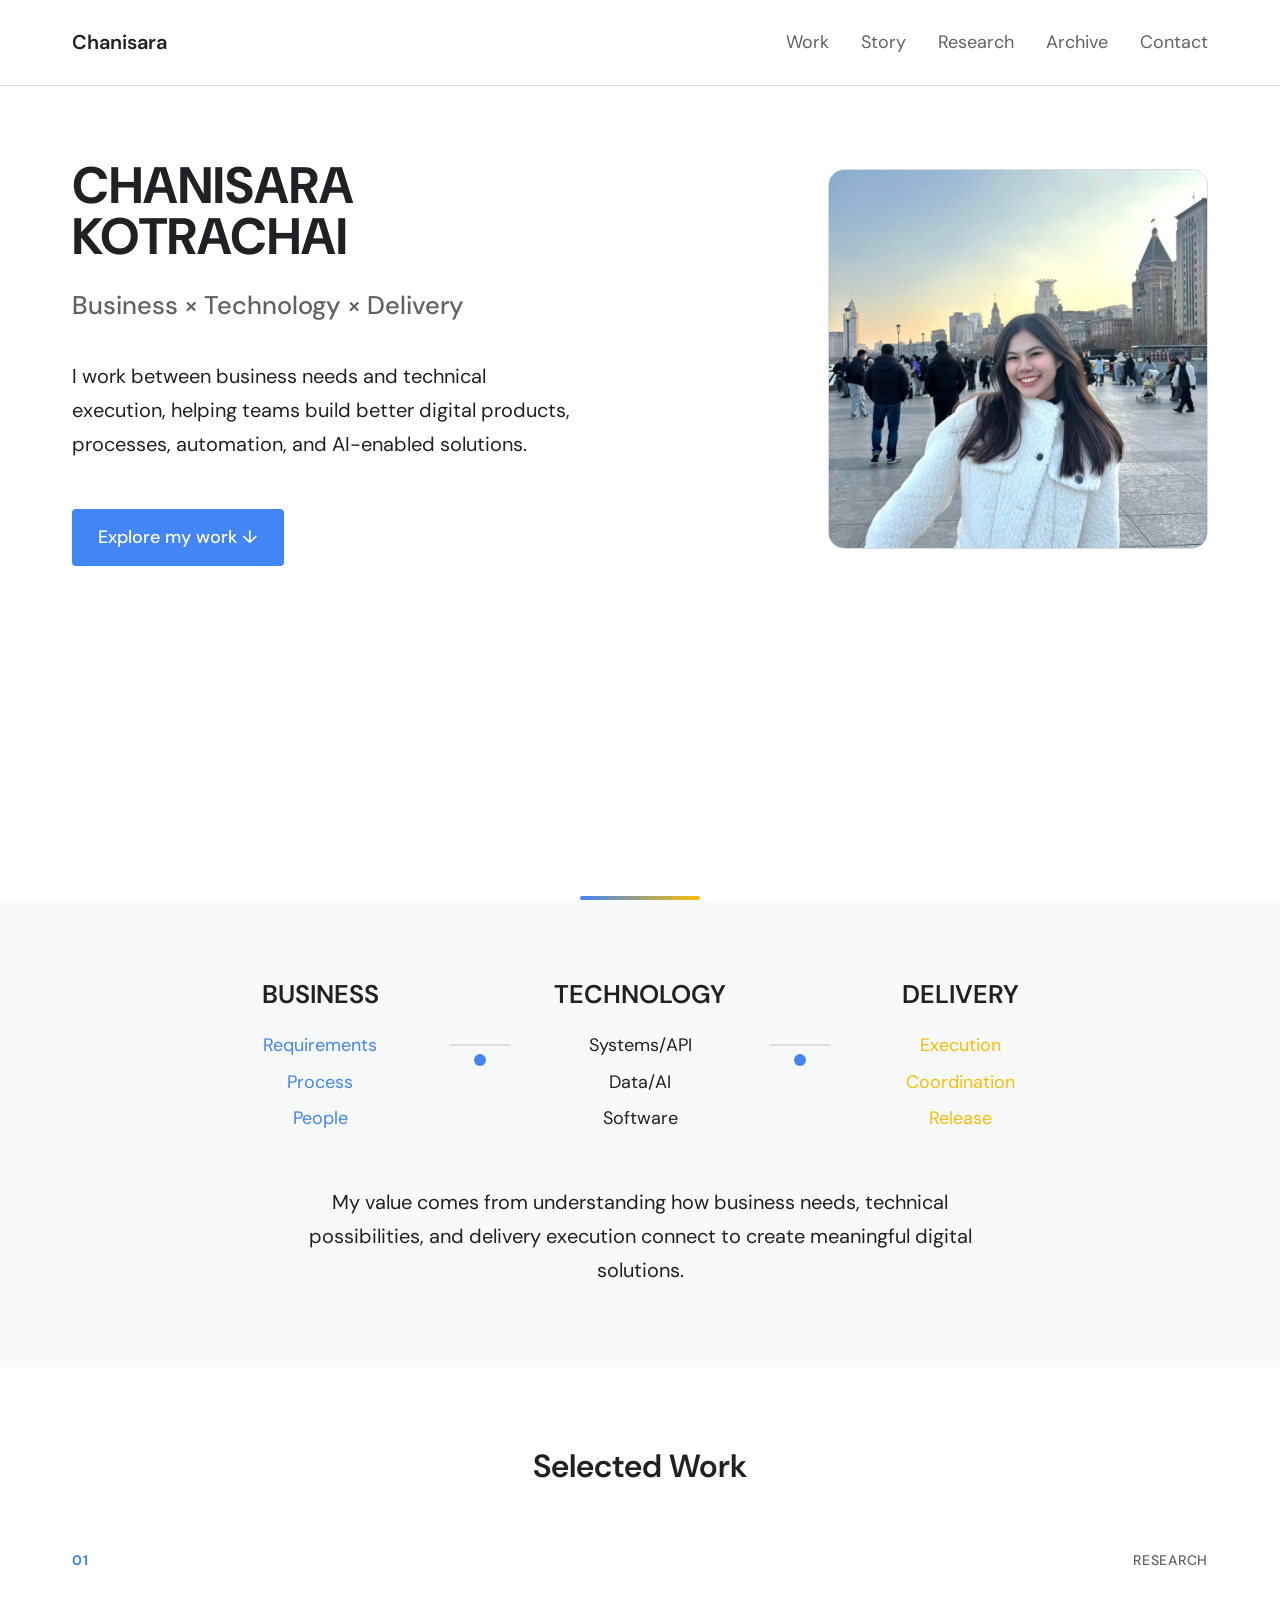
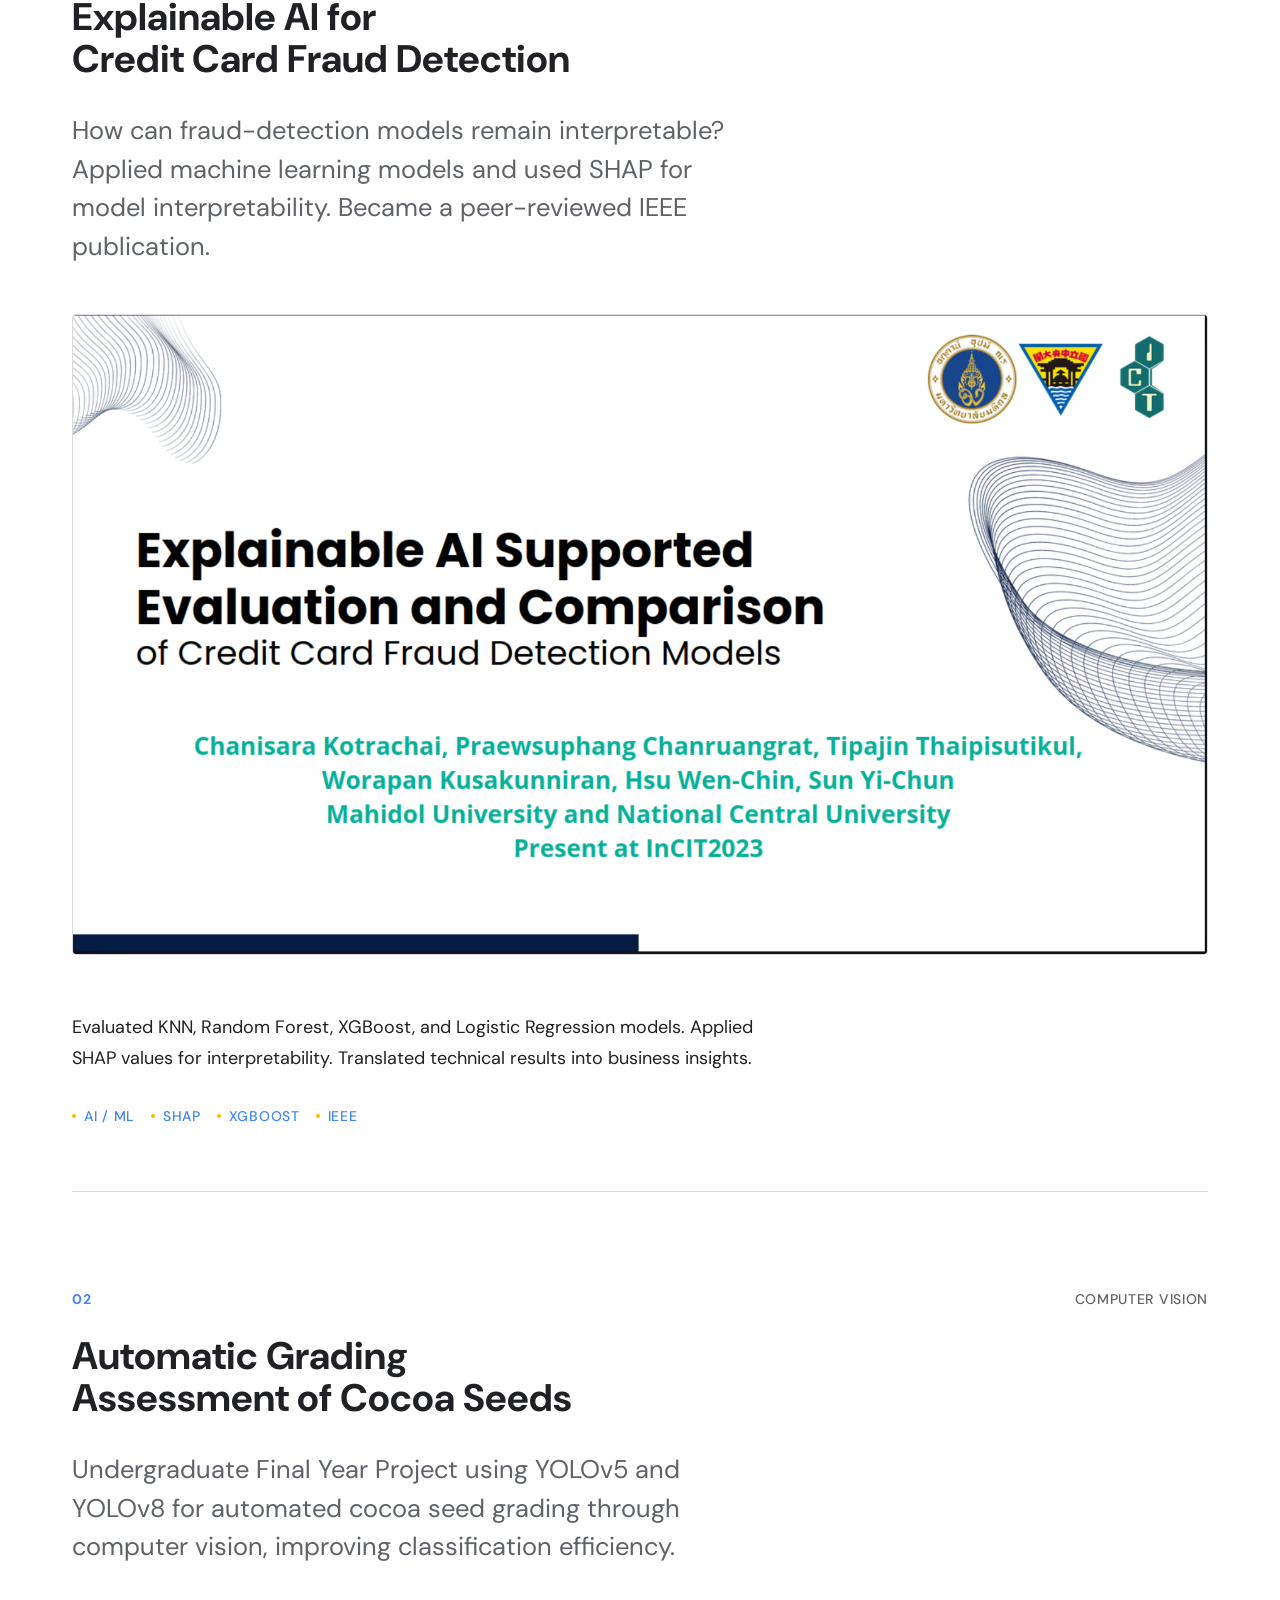
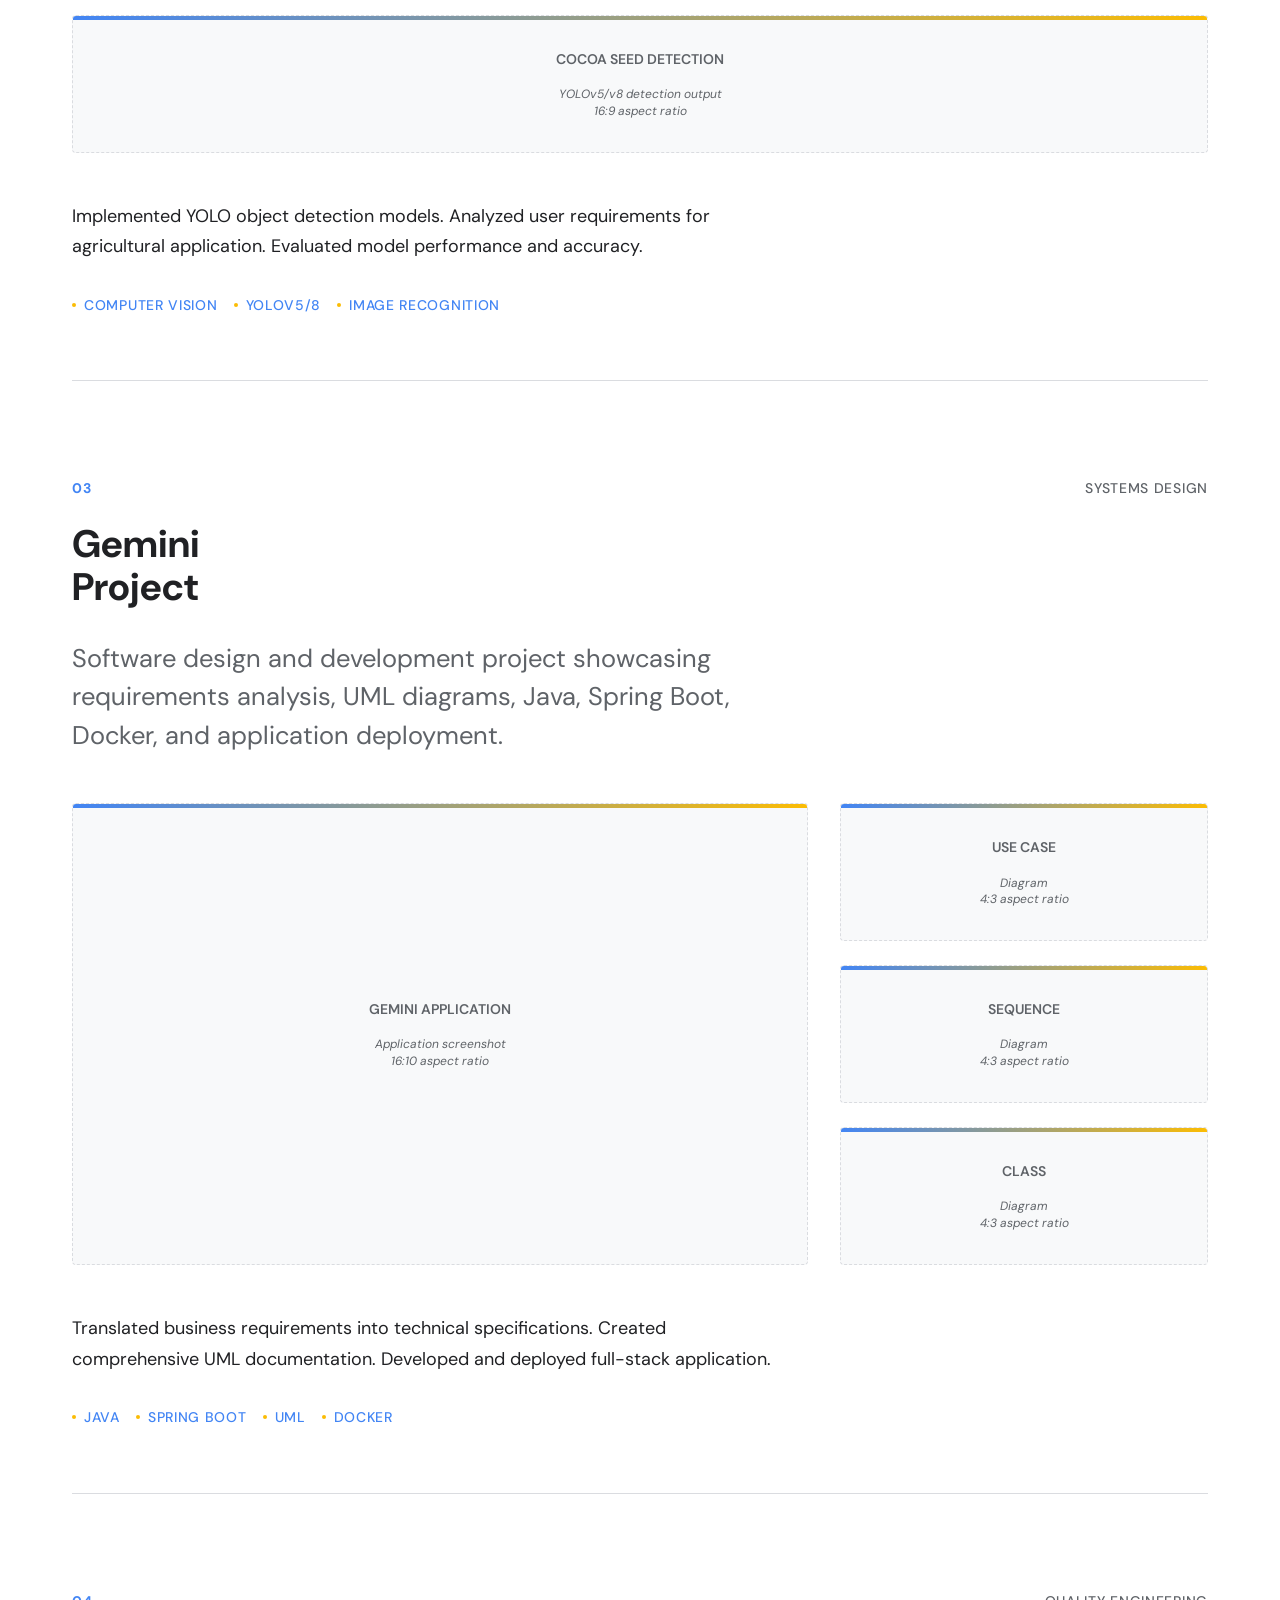
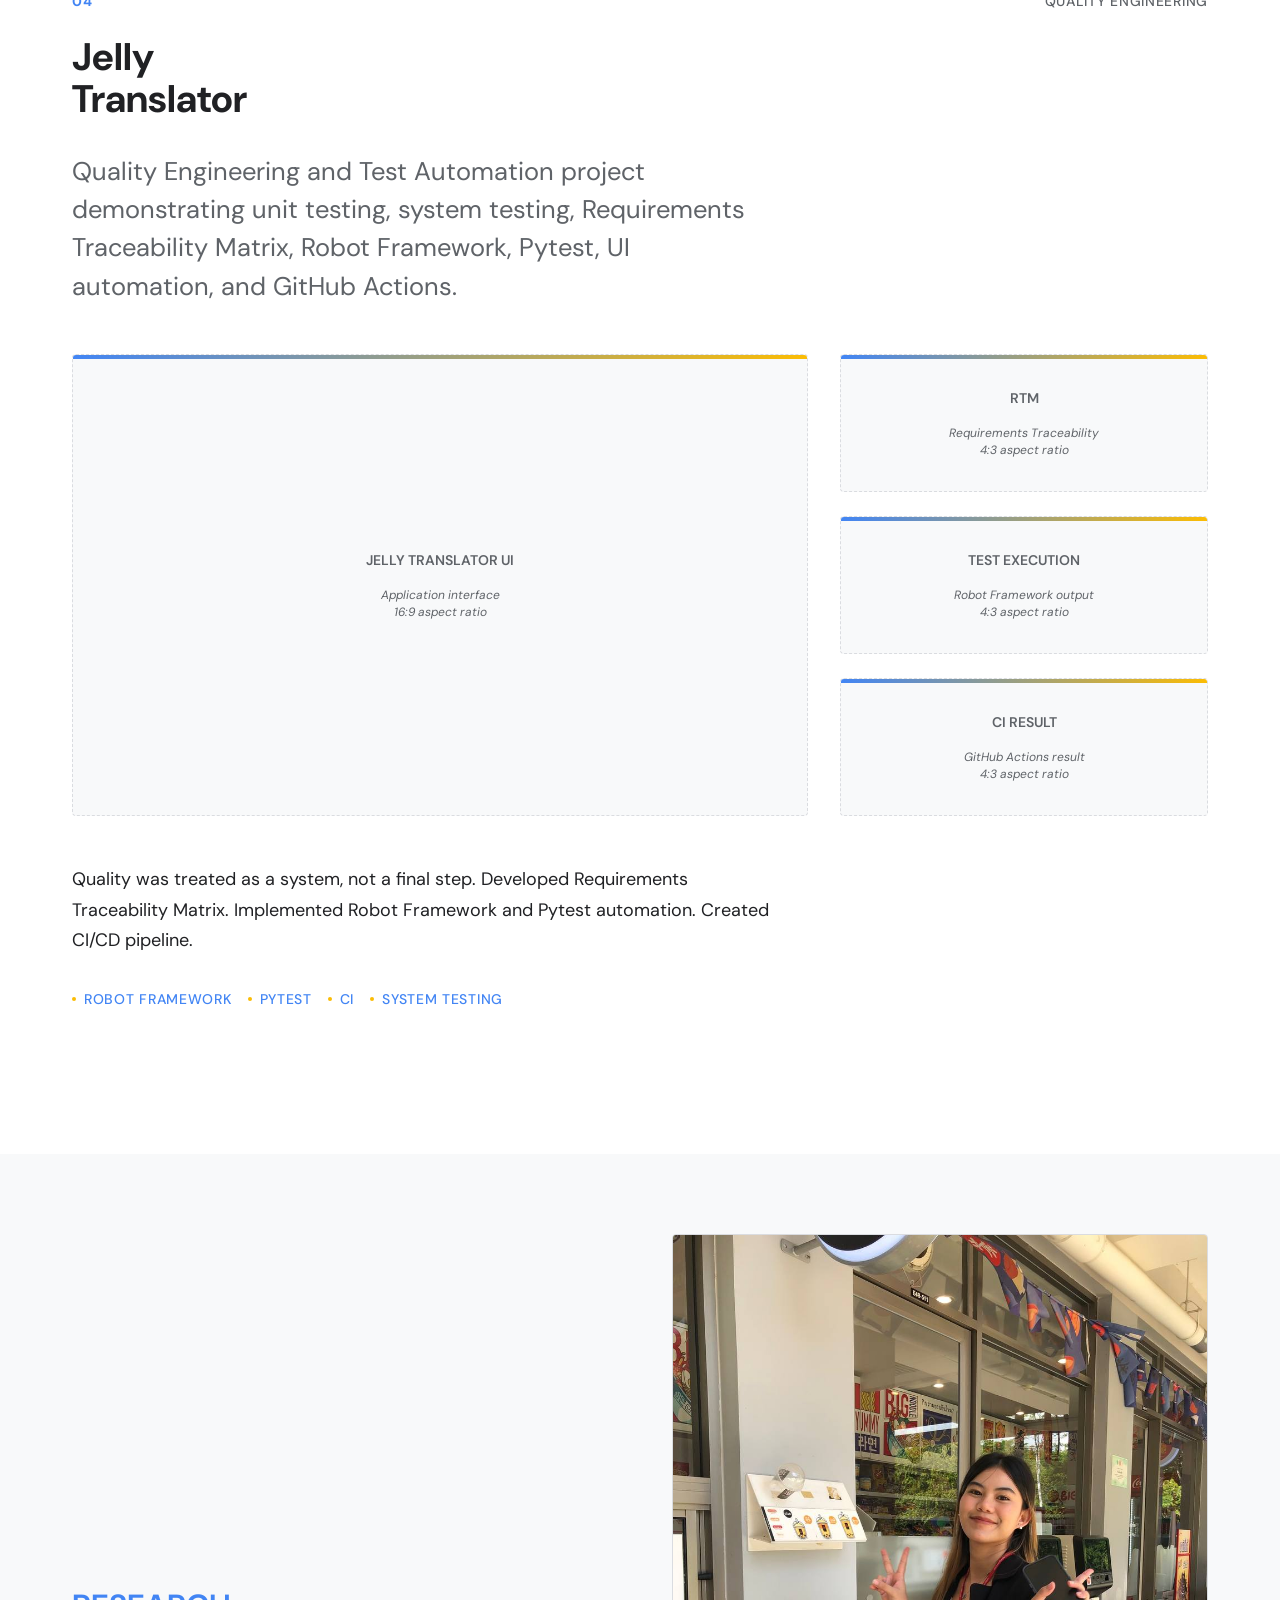
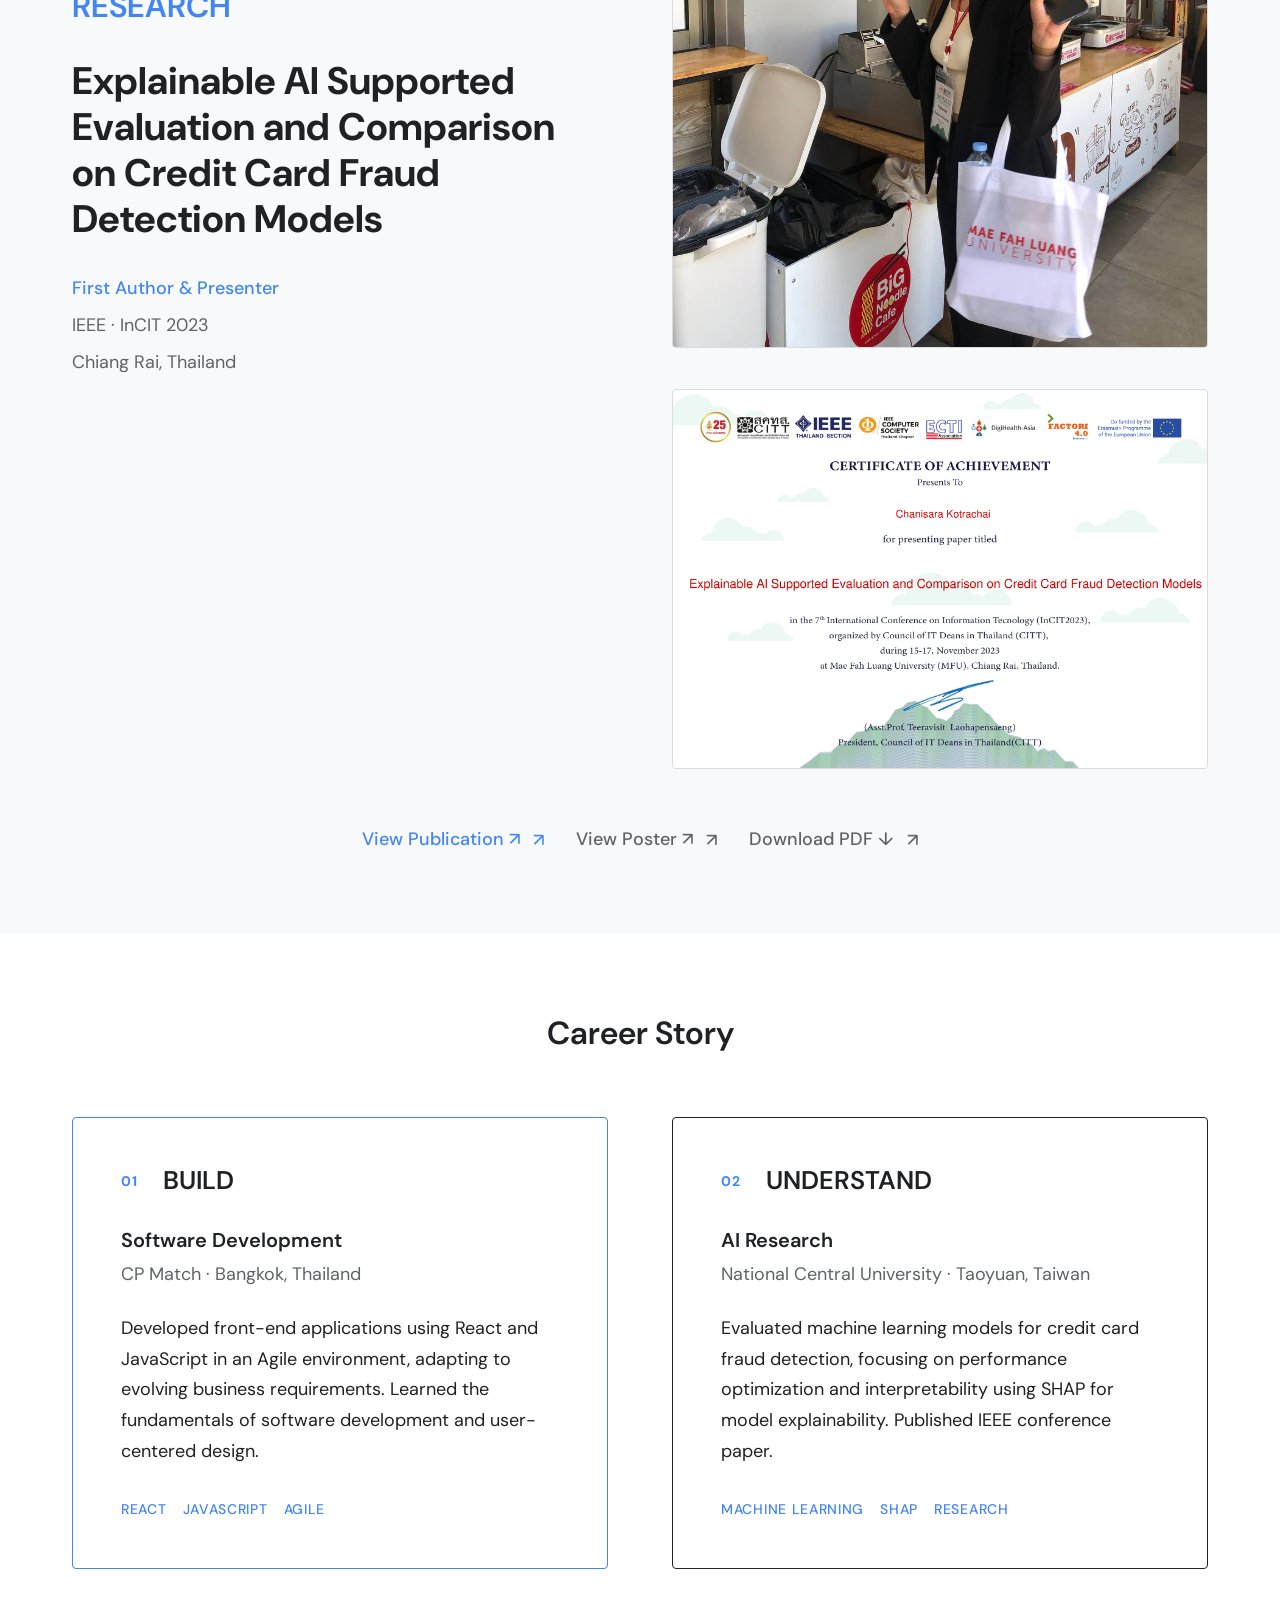
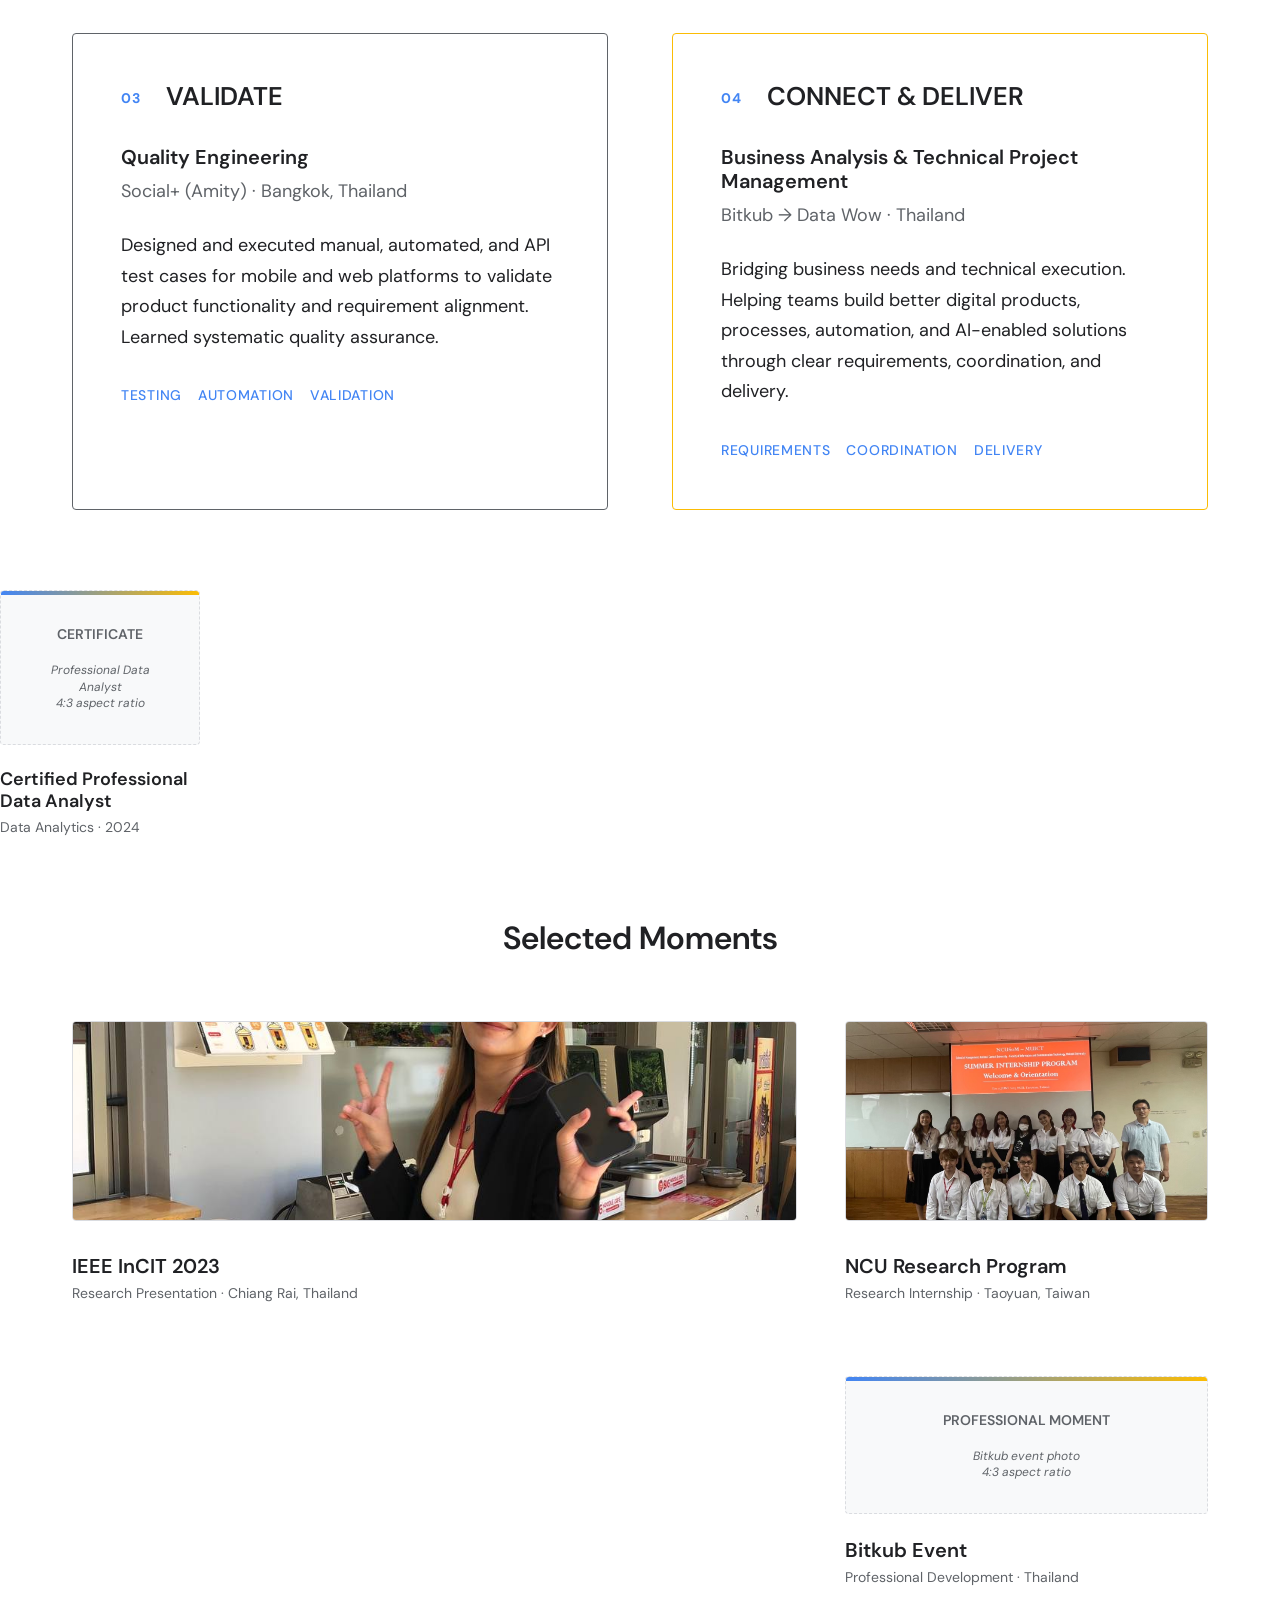
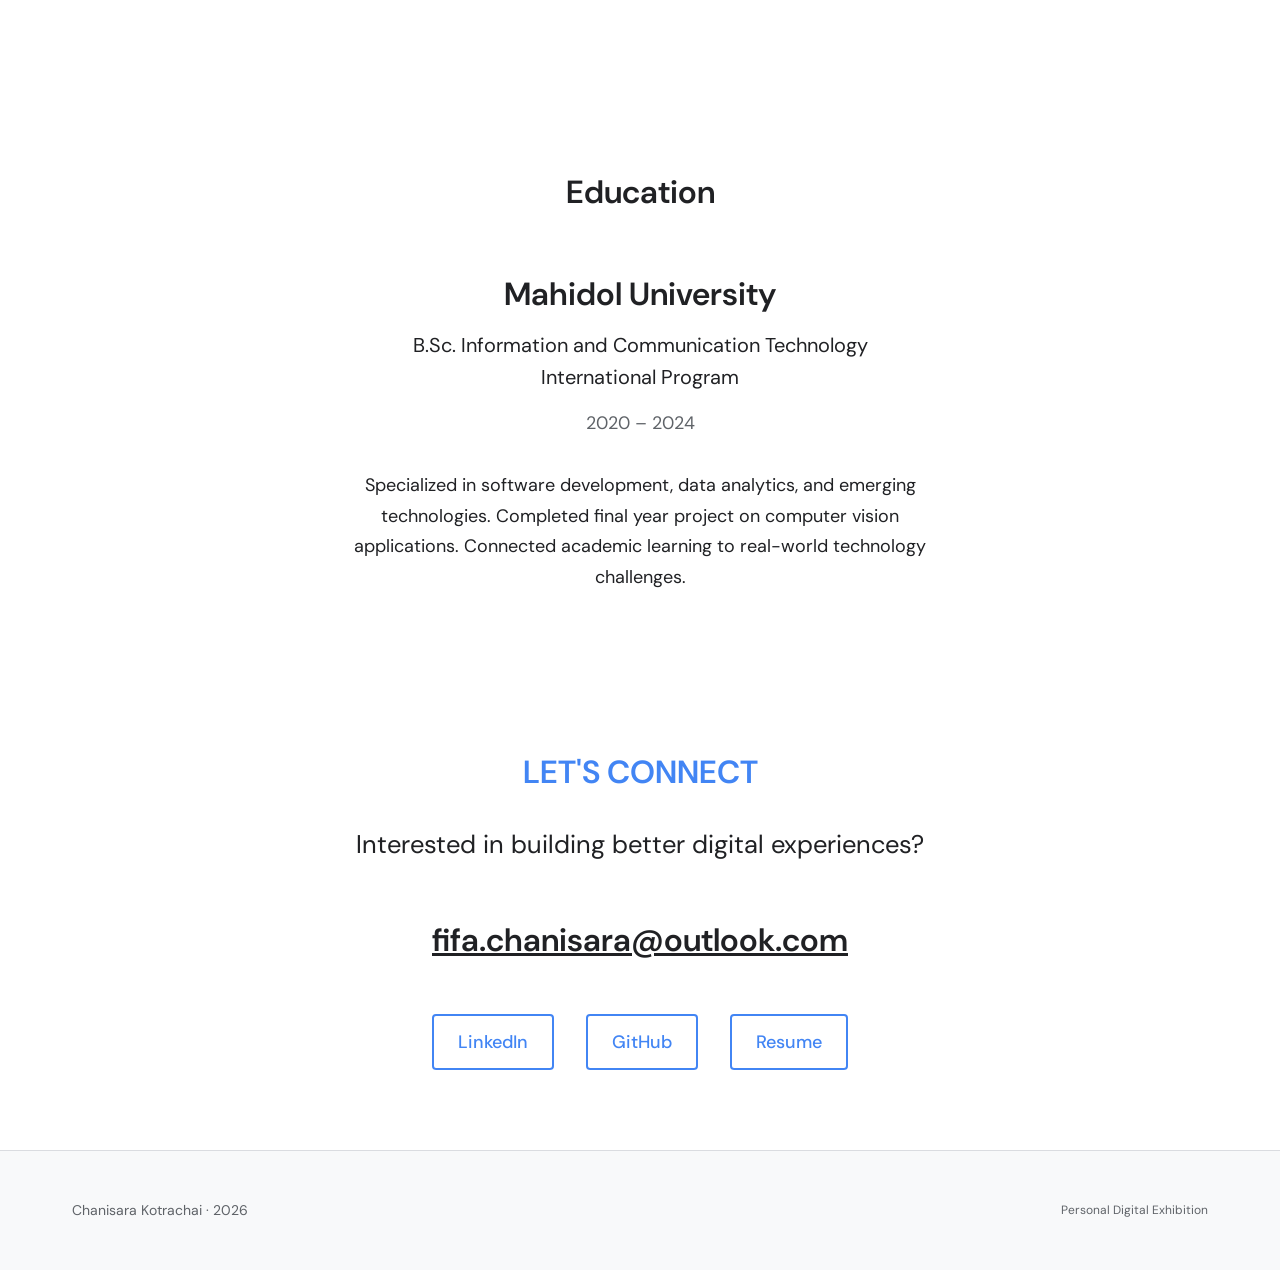
==== index.html @ 442a5b61 "First Inti" ====
<!DOCTYPE html>
<html lang="en">
<head>
  <meta charset="UTF-8">
  <meta name="viewport" content="width=device-width, initial-scale=1.0">
  
  <!-- Primary SEO -->
  <title>Chanisara Kotrachai | Business Analyst & Technical Project Manager</title>
  <meta name="description" content="Personal digital exhibition of Chanisara Kotrachai, a Business Analyst and Technical Project Manager working across digital products, automation, data and AI-enabled solutions.">
  
  <!-- Open Graph -->
  <meta property="og:title" content="Chanisara Kotrachai | Business Analyst & Technical Project Manager">
  <meta property="og:description" content="Personal digital exhibition of Chanisara Kotrachai, a Business Analyst and Technical Project Manager working across digital products, automation, data and AI-enabled solutions.">
  <meta property="og:type" content="website">
  <meta property="og:url" content="https://itsmefifa.github.io">
  <meta property="og:image" content="https://itsmefifa.github.io/assets/profile/Chanisara_Hero.jpg">
  
  <!-- Twitter Card -->
  <meta name="twitter:card" content="summary_large_image">
  <meta name="twitter:title" content="Chanisara Kotrachai | Business Analyst & Technical Project Manager">
  <meta name="twitter:description" content="Personal digital exhibition of Chanisara Kotrachai, a Business Analyst and Technical Project Manager working across digital products, automation, data and AI-enabled solutions.">
  <meta name="twitter:image" content="https://itsmefifa.github.io/assets/profile/Chanisara_Hero.jpg">
  
  <!-- Favicon -->
  <link rel="icon" href="data:image/svg+xml,<svg xmlns=%22http://www.w3.org/2000/svg%22 viewBox=%220 0 100 100%22><text y=%22.9em%22 font-size=%2290%22 fill=%22%234285F4%22>C</text><text y=%22.9em%22 x=%2250%22 font-size=%2290%22 fill=%22%23FBBC04%22>K</text></svg>">
  <link rel="alternate icon" href="/favicon.ico">
  
  <!-- Fonts -->
  <link rel="preconnect" href="https://fonts.googleapis.com">
  <link rel="preconnect" href="https://fonts.gstatic.com" crossorigin>
  <link href="https://fonts.googleapis.com/css2?family=DM+Sans:ital,wght@0,400;0,500;0,600;0,700;1,400&display=swap" rel="stylesheet">
  
  <!-- Styles -->
  <link rel="stylesheet" href="/css/style.css">
  
  <!-- Theme Color -->
  <meta name="theme-color" content="#4285F4">
</head>
<body>
  <!-- Navigation -->
  <nav class="nav" id="nav">
    <div class="container">
      <a href="#" class="nav__logo">Chanisara</a>
      <div class="nav__links">
        <a href="#work" class="nav__link">Work</a>
        <a href="#story" class="nav__link">Story</a>
        <a href="#research" class="nav__link">Research</a>
        <a href="#archive" class="nav__link">Archive</a>
        <a href="#contact" class="nav__link">Contact</a>
      </div>
      <button class="nav__toggle" aria-label="Toggle menu" id="nav-toggle" aria-expanded="false" aria-controls="nav-links">
        <span></span>
        <span></span>
        <span></span>
      </button>
    </div>
  </nav>

  <!-- 01. INTRODUCTION -->
  <section class="section introduction" id="introduction">
    <div class="container">
      <div class="introduction__content">
        <div class="introduction__text">
          <h1 class="introduction__name">CHANISARA<br>KOTRACHAI</h1>
          <p class="introduction__position">Business × Technology × Delivery</p>
          <p class="introduction__description">
            I work between business needs and technical execution, helping teams build better digital products, processes, automation, and AI-enabled solutions.
          </p>
          <a href="#work" class="btn btn--primary">Explore my work ↓</a>
        </div>
        <div class="introduction__portrait">
          <img src="/assets/profile/Chanisara_Hero.jpg" alt="Chanisara Kotrachai" loading="eager">
        </div>
      </div>
      <div class="introduction__accent"></div>
    </div>
  </section>

  <!-- 02. WHAT I BRING -->
  <section class="section bridge" id="bridge">
    <div class="container">
      <div class="bridge__content">
        <div class="bridge__path">
          <div class="bridge__point bridge__point--business">
            <h3 class="bridge__label">BUSINESS</h3>
            <ul class="bridge__skills">
              <li>Requirements</li>
              <li>Process</li>
              <li>People</li>
            </ul>
          </div>
          <div class="bridge__connector">
            <div class="bridge__line"></div>
            <div class="bridge__dot"></div>
          </div>
          <div class="bridge__point bridge__point--technology">
            <h3 class="bridge__label">TECHNOLOGY</h3>
            <ul class="bridge__skills">
              <li>Systems/API</li>
              <li>Data/AI</li>
              <li>Software</li>
            </ul>
          </div>
          <div class="bridge__connector">
            <div class="bridge__line"></div>
            <div class="bridge__dot"></div>
          </div>
          <div class="bridge__point bridge__point--delivery">
            <h3 class="bridge__label">DELIVERY</h3>
            <ul class="bridge__skills">
              <li>Execution</li>
              <li>Coordination</li>
              <li>Release</li>
            </ul>
          </div>
        </div>
        <p class="bridge__description">
          My value comes from understanding how business needs, technical possibilities, and delivery execution connect to create meaningful digital solutions.
        </p>
      </div>
    </div>
  </section>

  <!-- 03. SELECTED WORK -->
  <section class="section work" id="work">
    <div class="container">
      <div class="section__header">
        <h2 class="section__title">Selected Work</h2>
      </div>
      
      <!-- Project 01: Fraud Detection -->
      <div class="project project--featured">
        <div class="project__header">
          <span class="project__number">01</span>
          <span class="project__category">RESEARCH</span>
        </div>
        <h3 class="project__title">Explainable AI for<br>Credit Card Fraud Detection</h3>
        <p class="project__description">
          How can fraud-detection models remain interpretable? Applied machine learning models and used SHAP for model interpretability. Became a peer-reviewed IEEE publication.
        </p>
        <div class="project__media">
          <img src="/assets/projects/fraud-detection/visualization.png" alt="Explainable AI for Credit Card Fraud Detection visualization" loading="lazy">
        </div>
        <div class="project__footer">
          <p class="project__context">
            Evaluated KNN, Random Forest, XGBoost, and Logistic Regression models. Applied SHAP values for interpretability. Translated technical results into business insights.
          </p>
          <div class="project__tags">
            <span class="project__tag">AI / ML</span>
            <span class="project__tag">SHAP</span>
            <span class="project__tag">XGBoost</span>
            <span class="project__tag">IEEE</span>
          </div>
        </div>
      </div>
      
      <!-- Project 02: Cocoa Seed -->
      <div class="project project--vision">
        <div class="project__header">
          <span class="project__number">02</span>
          <span class="project__category">COMPUTER VISION</span>
        </div>
        <h3 class="project__title">Automatic Grading<br>Assessment of Cocoa Seeds</h3>
        <p class="project__description">
          Undergraduate Final Year Project using YOLOv5 and YOLOv8 for automated cocoa seed grading through computer vision, improving classification efficiency.
        </p>
        <div class="project__media">
          <!-- TODO-ASSET: projects/cocoa/detection.webp -->
          <div class="placeholder-box">
            <div class="placeholder-title">COCOA SEED DETECTION</div>
            <div class="placeholder-info">YOLOv5/v8 detection output<br>16:9 aspect ratio</div>
          </div>
        </div>
        <div class="project__footer">
          <p class="project__context">
            Implemented YOLO object detection models. Analyzed user requirements for agricultural application. Evaluated model performance and accuracy.
          </p>
          <div class="project__tags">
            <span class="project__tag">Computer Vision</span>
            <span class="project__tag">YOLOv5/8</span>
            <span class="project__tag">Image Recognition</span>
          </div>
        </div>
      </div>
      
      <!-- Project 03: Gemini -->
      <div class="project project--systems">
        <div class="project__header">
          <span class="project__number">03</span>
          <span class="project__category">SYSTEMS DESIGN</span>
        </div>
        <h3 class="project__title">Gemini<br>Project</h3>
        <p class="project__description">
          Software design and development project showcasing requirements analysis, UML diagrams, Java, Spring Boot, Docker, and application deployment.
        </p>
        <div class="project__media-cluster">
          <!-- TODO-ASSET: projects/gemini/app.webp -->
          <div class="placeholder-box placeholder-box--large">
            <div class="placeholder-title">GEMINI APPLICATION</div>
            <div class="placeholder-info">Application screenshot<br>16:10 aspect ratio</div>
          </div>
          
          <div class="project__diagrams">
            <!-- TODO-ASSET: projects/gemini/use-case.webp -->
            <div class="placeholder-box">
              <div class="placeholder-title">USE CASE</div>
              <div class="placeholder-info">Diagram<br>4:3 aspect ratio</div>
            </div>
            
            <!-- TODO-ASSET: projects/gemini/sequence.webp -->
            <div class="placeholder-box">
              <div class="placeholder-title">SEQUENCE</div>
              <div class="placeholder-info">Diagram<br>4:3 aspect ratio</div>
            </div>
            
            <!-- TODO-ASSET: projects/gemini/class.webp -->
            <div class="placeholder-box">
              <div class="placeholder-title">CLASS</div>
              <div class="placeholder-info">Diagram<br>4:3 aspect ratio</div>
            </div>
          </div>
        </div>
        <div class="project__footer">
          <p class="project__context">
            Translated business requirements into technical specifications. Created comprehensive UML documentation. Developed and deployed full-stack application.
          </p>
          <div class="project__tags">
            <span class="project__tag">Java</span>
            <span class="project__tag">Spring Boot</span>
            <span class="project__tag">UML</span>
            <span class="project__tag">Docker</span>
          </div>
        </div>
      </div>
      
      <!-- Project 04: Jelly Translator -->
      <div class="project project--qa">
        <div class="project__header">
          <span class="project__number">04</span>
          <span class="project__category">QUALITY ENGINEERING</span>
        </div>
        <h3 class="project__title">Jelly<br>Translator</h3>
        <p class="project__description">
          Quality Engineering and Test Automation project demonstrating unit testing, system testing, Requirements Traceability Matrix, Robot Framework, Pytest, UI automation, and GitHub Actions.
        </p>
        <div class="project__media-cluster">
          <!-- TODO-ASSET: projects/jelly/ui.webp -->
          <div class="placeholder-box placeholder-box--large">
            <div class="placeholder-title">JELLY TRANSLATOR UI</div>
            <div class="placeholder-info">Application interface<br>16:9 aspect ratio</div>
          </div>
          
          <div class="project__quality">
            <!-- TODO-ASSET: projects/jelly/rtm.webp -->
            <div class="placeholder-box">
              <div class="placeholder-title">RTM</div>
              <div class="placeholder-info">Requirements Traceability<br>4:3 aspect ratio</div>
            </div>
            
            <!-- TODO-ASSET: projects/jelly/test-execution.webp -->
            <div class="placeholder-box">
              <div class="placeholder-title">TEST EXECUTION</div>
              <div class="placeholder-info">Robot Framework output<br>4:3 aspect ratio</div>
            </div>
            
            <!-- TODO-ASSET: projects/jelly/ci-result.webp -->
            <div class="placeholder-box">
              <div class="placeholder-title">CI RESULT</div>
              <div class="placeholder-info">GitHub Actions result<br>4:3 aspect ratio</div>
            </div>
          </div>
        </div>
        <div class="project__footer">
          <p class="project__context">
            Quality was treated as a system, not a final step. Developed Requirements Traceability Matrix. Implemented Robot Framework and Pytest automation. Created CI/CD pipeline.
          </p>
          <div class="project__tags">
            <span class="project__tag">Robot Framework</span>
            <span class="project__tag">Pytest</span>
            <span class="project__tag">CI</span>
            <span class="project__tag">System Testing</span>
          </div>
        </div>
      </div>
    </div>
  </section>

  <!-- 04. RESEARCH FEATURE -->
  <section class="section research-feature" id="research">
    <div class="container">
      <div class="research-feature__content">
        <div class="research-feature__text">
          <h2 class="research-feature__title">RESEARCH</h2>
          <h3 class="research-feature__publication">
            Explainable AI Supported<br>
            Evaluation and Comparison<br>
            on Credit Card Fraud<br>
            Detection Models
          </h3>
          <div class="research-feature__meta">
            <p class="research-feature__author">First Author & Presenter</p>
            <p class="research-feature__conference">IEEE · InCIT 2023</p>
            <p class="research-feature__location">Chiang Rai, Thailand</p>
          </div>
        </div>
        <div class="research-feature__visual">
          <div class="research-feature__photo">
            <img src="/assets/moments/incit-presentation.jpg" alt="Chanisara presenting at IEEE InCIT 2023 conference" loading="lazy">
          </div>
          <div class="research-feature__document">
            <img src="/assets/research/incit-2023/poster.png" alt="Research Poster Preview" loading="lazy">
          </div>
        </div>
      </div>
      <div class="research-feature__links">
        <a href="https://doi.org/10.1109/InCIT60207.2023.10413100" target="_blank" rel="noopener noreferrer" class="research-feature__link">
          View Publication ↗
        </a>
        <a href="/documents/posters/incit-2023.pdf" target="_blank" rel="noopener noreferrer" class="research-feature__link research-feature__link--secondary">
          View Poster ↗
        </a>
        <a href="/documents/posters/incit-2023.pdf" download class="research-feature__link research-feature__link--secondary">
          Download PDF ↓
        </a>
      </div>
    </div>
  </section>

  <!-- 05. CAREER STORY -->
  <section class="section story" id="story">
    <div class="container">
      <div class="section__header">
        <h2 class="section__title">Career Story</h2>
      </div>
      
      <div class="story__chapters">
        <div class="story__chapter story__chapter--build">
          <div class="story__chapter-header">
            <span class="story__chapter-number">01</span>
            <h3 class="story__chapter-title">BUILD</h3>
          </div>
          <div class="story__chapter-content">
            <h4 class="story__chapter-role">Software Development</h4>
            <p class="story__chapter-company">CP Match · Bangkok, Thailand</p>
            <p class="story__chapter-description">
              Developed front-end applications using React and JavaScript in an Agile environment, adapting to evolving business requirements. Learned the fundamentals of software development and user-centered design.
            </p>
            <div class="story__chapter-tags">
              <span class="story__chapter-tag">React</span>
              <span class="story__chapter-tag">JavaScript</span>
              <span class="story__chapter-tag">Agile</span>
            </div>
          </div>
        </div>
        
        <div class="story__chapter story__chapter--understand">
          <div class="story__chapter-header">
            <span class="story__chapter-number">02</span>
            <h3 class="story__chapter-title">UNDERSTAND</h3>
          </div>
          <div class="story__chapter-content">
            <h4 class="story__chapter-role">AI Research</h4>
            <p class="story__chapter-company">National Central University · Taoyuan, Taiwan</p>
            <p class="story__chapter-description">
              Evaluated machine learning models for credit card fraud detection, focusing on performance optimization and interpretability using SHAP for model explainability. Published IEEE conference paper.
            </p>
            <div class="story__chapter-tags">
              <span class="story__chapter-tag">Machine Learning</span>
              <span class="story__chapter-tag">SHAP</span>
              <span class="story__chapter-tag">Research</span>
            </div>
          </div>
        </div>
        
        <div class="story__chapter story__chapter--validate">
          <div class="story__chapter-header">
            <span class="story__chapter-number">03</span>
            <h3 class="story__chapter-title">VALIDATE</h3>
          </div>
          <div class="story__chapter-content">
            <h4 class="story__chapter-role">Quality Engineering</h4>
            <p class="story__chapter-company">Social+ (Amity) · Bangkok, Thailand</p>
            <p class="story__chapter-description">
              Designed and executed manual, automated, and API test cases for mobile and web platforms to validate product functionality and requirement alignment. Learned systematic quality assurance.
            </p>
            <div class="story__chapter-tags">
              <span class="story__chapter-tag">Testing</span>
              <span class="story__chapter-tag">Automation</span>
              <span class="story__chapter-tag">Validation</span>
            </div>
          </div>
        </div>
        
        <div class="story__chapter story__chapter--deliver">
          <div class="story__chapter-header">
            <span class="story__chapter-number">04</span>
            <h3 class="story__chapter-title">CONNECT & DELIVER</h3>
          </div>
          <div class="story__chapter-content">
            <h4 class="story__chapter-role">Business Analysis & Technical Project Management</h4>
            <p class="story__chapter-company">Bitkub → Data Wow · Thailand</p>
            <p class="story__chapter-description">
              Bridging business needs and technical execution. Helping teams build better digital products, processes, automation, and AI-enabled solutions through clear requirements, coordination, and delivery.
            </p>
            <div class="story__chapter-tags">
              <span class="story__chapter-tag">Requirements</span>
              <span class="story__chapter-tag">Coordination</span>
              <span class="story__chapter-tag">Delivery</span>
            </div>
          </div>
        </div>
      </div>
    </div>
  </section>

        <!-- TODO-ASSET: credentials/data-analyst.webp -->
        <div class="archive__item">
          <div class="archive__image">
            <div class="placeholder-box placeholder-box--small">
              <div class="placeholder-title">CERTIFICATE</div>
              <div class="placeholder-info">Professional Data Analyst<br>4:3 aspect ratio</div>
            </div>
          </div>
          <div class="archive__content">
            <h3 class="archive__title">Certified Professional Data Analyst</h3>
            <p class="archive__meta">Data Analytics · 2024</p>
          </div>
        </div>
      </div>
    </div>
  </section>

  <!-- 07. SELECTED MOMENTS -->
  <section class="section moments" id="moments">
    <div class="container">
      <div class="section__header">
        <h2 class="section__title">Selected Moments</h2>
      </div>
      
      <div class="moments__layout">
        <div class="moments__featured">
          <div class="moments__image">
            <img src="/assets/moments/incit-presentation.jpg" alt="IEEE InCIT 2023 Presentation" loading="lazy">
          </div>
          <div class="moments__caption">
            <h3 class="moments__title">IEEE InCIT 2023</h3>
            <p class="moments__details">Research Presentation · Chiang Rai, Thailand</p>
          </div>
        </div>
        
        <div class="moments__secondary">
          <div class="moments__item">
            <div class="moments__image">
              <img src="/assets/moments/ncu-research-1.jpg" alt="National Central University Research" loading="lazy">
            </div>
            <div class="moments__caption">
              <h3 class="moments__title">NCU Research Program</h3>
              <p class="moments__details">Research Internship · Taoyuan, Taiwan</p>
            </div>
          </div>
          
          <!-- TODO-ASSET: career/bitkub/event.webp -->
          <div class="moments__item">
            <div class="moments__image">
              <div class="placeholder-box">
                <div class="placeholder-title">PROFESSIONAL MOMENT</div>
                <div class="placeholder-info">Bitkub event photo<br>4:3 aspect ratio</div>
              </div>
            </div>
            <div class="moments__caption">
              <h3 class="moments__title">Bitkub Event</h3>
              <p class="moments__details">Professional Development · Thailand</p>
            </div>
          </div>
        </div>
      </div>
    </div>
  </section>

  <!-- 08. EDUCATION -->
  <section class="section education" id="education">
    <div class="container">
      <div class="section__header">
        <h2 class="section__title">Education</h2>
      </div>
      
      <div class="education__content">
        <h3 class="education__institution">Mahidol University</h3>
        <p class="education__degree">B.Sc. Information and Communication Technology<br>International Program</p>
        <p class="education__period">2020 – 2024</p>
        <p class="education__description">
          Specialized in software development, data analytics, and emerging technologies. 
          Completed final year project on computer vision applications. 
          Connected academic learning to real-world technology challenges.
        </p>
      </div>
    </div>
  </section>

  <!-- 09. CONTACT -->
  <section class="section contact" id="contact">
    <div class="container">
      <div class="contact__content">
        <h2 class="contact__title">LET'S CONNECT</h2>
        <p class="contact__message">
          Interested in building better digital experiences?
        </p>
        <a href="mailto:fifa.chanisara@outlook.com" class="contact__email">
          fifa.chanisara@outlook.com
        </a>
        <div class="contact__links">
          <a href="https://www.linkedin.com/in/chanisara-kotrachai/" target="_blank" rel="noopener noreferrer" class="contact__link">
            LinkedIn
          </a>
          <a href="https://github.com/itsmefifa" target="_blank" rel="noopener noreferrer" class="contact__link">
            GitHub
          </a>
          <a href="/documents/resume/Chanisara-Kotrachai-Resume.pdf" target="_blank" rel="noopener noreferrer" class="contact__link">
            Resume
          </a>
        </div>
      </div>
    </div>
  </section>

  <!-- Footer -->
  <footer class="footer">
    <div class="container">
      <div class="footer__content">
        <div class="footer__copyright">Chanisara Kotrachai · <span id="current-year">2025</span></div>
        <div class="footer__note">Personal Digital Exhibition</div>
      </div>
    </div>
  </footer>

  <!-- JavaScript -->
  <script src="/js/main.js"></script>
</body>
</html>
---- css/style.css ----
:root {
  --blue: #4285F4;
  --yellow: #FBBC04;
  --black: #202124;
  --gray: #5F6368;
  --border: #DADCE0;
  --surface: #F8F9FA;
  --white: #FFFFFF;
  
  /* Typography Scale */
  --display: clamp(2.5rem, 4vw, 4rem);
  --h1: clamp(2rem, 3vw, 3rem);
  --h2: clamp(1.75rem, 2.5vw, 2.5rem);
  --h3: clamp(1.5rem, 2vw, 2rem);
  --h4: clamp(1.25rem, 1.5vw, 1.5rem);
  --body: clamp(1rem, 1.5vw, 1.125rem);
  --caption: 0.875rem;
  --small: 0.75rem;
  
  /* Spacing System */
  --space-1: 0.5rem;
  --space-2: 1rem;
  --space-3: 1.5rem;
  --space-4: 2rem;
  --space-5: 2.5rem;
  --space-6: 3rem;
  --space-8: 4rem;
  --space-10: 5rem;
  --space-12: 6rem;
  --space-16: 8rem;
  
  /* Container */
  --container: min(1200px, 100% - var(--space-6));
  
  /* Effects */
  --transition: 250ms ease;
  --radius: 4px;
  --radius-lg: 16px;
}

/* Reset & Base */
* {
  margin: 0;
  padding: 0;
  box-sizing: border-box;
}

html {
  font-size: 16px;
  scroll-behavior: smooth;
  scroll-padding-top: 80px;
}

@media (prefers-reduced-motion: reduce) {
  html {
    scroll-behavior: auto;
  }
}

body {
  font-family: 'DM Sans', sans-serif;
  font-size: var(--body);
  line-height: 1.6;
  color: var(--black);
  background-color: var(--white);
  -webkit-font-smoothing: antialiased;
  -moz-osx-font-smoothing: grayscale;
}

h1, h2, h3, h4 {
  line-height: 1.2;
  font-weight: 600;
  color: var(--black);
}

a {
  color: var(--blue);
  text-decoration: none;
  transition: var(--transition);
}

a:hover {
  color: var(--black);
}

.container {
  max-width: var(--container);
  margin: 0 auto;
  padding: 0 var(--space-4);
}

@media (max-width: 768px) {
  .container {
    padding: 0 var(--space-3);
  }
}

.section {
  padding: var(--space-10) 0;
}

@media (max-width: 768px) {
  .section {
    padding: var(--space-8) 0;
  }
}

.section__header {
  margin-bottom: var(--space-8);
  text-align: center;
}

.section__title {
  font-size: var(--h2);
  font-weight: 600;
  margin-bottom: var(--space-2);
  color: var(--black);
}

/* Navigation */
.nav {
  position: fixed;
  top: 0;
  left: 0;
  right: 0;
  background-color: var(--white);
  z-index: 1000;
  border-bottom: 1px solid var(--border);
  padding: var(--space-3) 0;
}

.nav .container {
  display: flex;
  justify-content: space-between;
  align-items: center;
}

.nav__logo {
  font-size: var(--h4);
  font-weight: 600;
  color: var(--black);
}

.nav__logo:hover {
  color: var(--blue);
}

.nav__links {
  display: flex;
  gap: var(--space-4);
}

@media (max-width: 768px) {
  .nav__links {
    display: none;
    position: fixed;
    top: 72px;
    left: 0;
    right: 0;
    background-color: var(--white);
    padding: var(--space-4);
    flex-direction: column;
    gap: var(--space-3);
    border-bottom: 1px solid var(--border);
  }
  
  .nav__links.active {
    display: flex;
  }
}

.nav__link {
  color: var(--gray);
  font-size: var(--body);
  position: relative;
  padding: 0.25rem 0;
}

.nav__link:hover,
.nav__link.active {
  color: var(--blue);
}

.nav__link.active::after {
  content: '';
  position: absolute;
  bottom: -4px;
  left: 0;
  right: 0;
  height: 2px;
  background-color: var(--blue);
}

.nav__toggle {
  display: none;
  background: none;
  border: none;
  cursor: pointer;
  width: 24px;
  height: 24px;
  flex-direction: column;
  justify-content: space-between;
  padding: 0;
}

@media (max-width: 768px) {
  .nav__toggle {
    display: flex;
  }
}

.nav__toggle span {
  display: block;
  height: 2px;
  background-color: var(--black);
  transition: var(--transition);
}

/* 01. INTRODUCTION */
.introduction {
  min-height: 100svh;
  padding: calc(var(--space-10) + 80px) 0 var(--space-10);
  position: relative;
}

.introduction .container {
  display: flex;
  align-items: center;
  justify-content: space-between;
  height: 100%;
}

@media (max-width: 1024px) {
  .introduction .container {
    flex-direction: column;
    justify-content: center;
    gap: var(--space-8);
    text-align: center;
  }
}

.introduction__content {
  display: flex;
  align-items: center;
  justify-content: space-between;
  gap: var(--space-8);
  width: 100%;
}

@media (max-width: 1024px) {
  .introduction__content {
    flex-direction: column;
    gap: var(--space-6);
  }
}

.introduction__text {
  flex: 1;
  max-width: 600px;
}

@media (max-width: 1024px) {
  .introduction__text {
    max-width: none;
  }
}

.introduction__name {
  font-size: var(--display);
  font-weight: 700;
  line-height: 1;
  margin-bottom: var(--space-3);
  color: var(--black);
}

.introduction__position {
  font-size: var(--h3);
  color: var(--gray);
  margin-bottom: var(--space-4);
  font-weight: 500;
}

.introduction__description {
  font-size: var(--h4);
  line-height: 1.7;
  margin-bottom: var(--space-6);
  max-width: 500px;
}

@media (max-width: 1024px) {
  .introduction__description {
    max-width: none;
  }
}

.introduction__portrait img {
  width: 380px;
  height: 380px;
  object-fit: cover;
  border-radius: var(--radius-lg);
  border: 1px solid var(--border);
}

@media (max-width: 1024px) {
  .introduction__portrait img {
    width: 280px;
    height: 280px;
  }
}

@media (max-width: 768px) {
  .introduction__portrait img {
    width: 220px;
    height: 220px;
  }
}

.btn {
  display: inline-block;
  padding: 0.75rem 1.5rem;
  font-size: var(--body);
  font-weight: 500;
  border-radius: var(--radius);
  transition: var(--transition);
  border: 2px solid transparent;
  cursor: pointer;
  text-decoration: none;
}

.btn--primary {
  background-color: var(--blue);
  color: var(--white);
  border-color: var(--blue);
}

.btn--primary:hover {
  background-color: transparent;
  color: var(--blue);
}

.introduction__accent {
  position: absolute;
  bottom: 0;
  left: 50%;
  transform: translateX(-50%);
  width: 120px;
  height: 4px;
  background: linear-gradient(90deg, var(--blue), var(--yellow));
  border-radius: 2px;
}

/* 02. BRIDGE */
.bridge {
  background-color: var(--surface);
}

.bridge__content {
  max-width: 900px;
  margin: 0 auto;
}

.bridge__path {
  display: flex;
  align-items: center;
  justify-content: space-between;
  margin-bottom: var(--space-6);
}

@media (max-width: 768px) {
  .bridge__path {
    flex-direction: column;
    gap: var(--space-4);
  }
}

.bridge__point {
  text-align: center;
  flex: 1;
}

.bridge__point--business {
  color: var(--blue);
}

.bridge__point--technology {
  color: var(--black);
}

.bridge__point--delivery {
  color: var(--yellow);
}

.bridge__label {
  font-size: var(--h3);
  font-weight: 600;
  margin-bottom: var(--space-2);
}

.bridge__skills {
  list-style: none;
}

.bridge__skills li {
  padding: 0.25rem 0;
  font-size: var(--body);
}

.bridge__connector {
  display: flex;
  flex-direction: column;
  align-items: center;
  flex: 0 0 auto;
}

@media (max-width: 768px) {
  .bridge__connector {
    display: none;
  }
}

.bridge__line {
  width: 60px;
  height: 2px;
  background-color: var(--border);
}

.bridge__dot {
  width: 12px;
  height: 12px;
  border-radius: 50%;
  background-color: var(--blue);
  margin: var(--space-1) 0;
}

.bridge__description {
  text-align: center;
  font-size: var(--h4);
  line-height: 1.7;
  max-width: 700px;
  margin: 0 auto;
}

/* 03. WORK */
.project {
  margin-bottom: var(--space-12);
  padding-bottom: var(--space-8);
  border-bottom: 1px solid var(--border);
}

.project:last-child {
  margin-bottom: 0;
  border-bottom: none;
}

.project__header {
  display: flex;
  justify-content: space-between;
  align-items: center;
  margin-bottom: var(--space-3);
}

.project__number {
  font-size: var(--caption);
  font-weight: 700;
  color: var(--blue);
  text-transform: uppercase;
  letter-spacing: 0.1em;
}

.project__category {
  font-size: var(--caption);
  font-weight: 500;
  color: var(--gray);
  text-transform: uppercase;
  letter-spacing: 0.05em;
}

.project__title {
  font-size: var(--h1);
  font-weight: 700;
  margin-bottom: var(--space-4);
  line-height: 1.1;
}

.project__description {
  font-size: var(--h3);
  line-height: 1.5;
  margin-bottom: var(--space-6);
  max-width: 700px;
  color: var(--gray);
}

.project__media {
  margin-bottom: var(--space-6);
}

.project__media img {
  width: 100%;
  height: auto;
  border-radius: var(--radius);
  border: 1px solid var(--border);
}

.project__media-cluster {
  display: grid;
  grid-template-columns: 2fr 1fr;
  gap: var(--space-4);
  margin-bottom: var(--space-6);
}

@media (max-width: 1024px) {
  .project__media-cluster {
    grid-template-columns: 1fr;
  }
}

.project__diagrams,
.project__quality {
  display: flex;
  flex-direction: column;
  gap: var(--space-3);
}

.project__footer {
  margin-top: var(--space-6);
}

.project__context {
  font-size: var(--body);
  line-height: 1.7;
  margin-bottom: var(--space-4);
  max-width: 700px;
}

.project__tags {
  display: flex;
  flex-wrap: wrap;
  gap: var(--space-2);
}

.project__tag {
  font-size: var(--caption);
  color: var(--blue);
  font-weight: 500;
  text-transform: uppercase;
  letter-spacing: 0.05em;
  position: relative;
  padding-left: 0.75rem;
}

.project__tag::before {
  content: '';
  position: absolute;
  left: 0;
  top: 50%;
  transform: translateY(-50%);
  width: 4px;
  height: 4px;
  background-color: var(--yellow);
  border-radius: 50%;
}

/* Placeholder System */
.placeholder-box {
  background: var(--surface);
  border: 1px dashed var(--border);
  border-radius: var(--radius);
  padding: var(--space-4);
  text-align: center;
  position: relative;
  overflow: hidden;
  width: 100%;
  height: 100%;
  display: flex;
  flex-direction: column;
  justify-content: center;
  align-items: center;
}

.placeholder-box::before {
  content: "";
  position: absolute;
  top: 0;
  left: 0;
  width: 100%;
  height: 4px;
  background: linear-gradient(90deg, var(--blue), var(--yellow));
}

.placeholder-box--large {
  min-height: 300px;
}

.placeholder-box--small {
  min-height: 120px;
}

.placeholder-title {
  font-weight: 600;
  color: var(--gray);
  margin-bottom: var(--space-2);
  font-size: var(--caption);
}

.placeholder-info {
  font-size: var(--small);
  color: var(--gray);
  font-style: italic;
  line-height: 1.4;
}

/* 04. RESEARCH FEATURE */
.research-feature {
  background-color: var(--surface);
}

.research-feature__content {
  display: grid;
  grid-template-columns: 1fr 1fr;
  gap: var(--space-8);
  margin-bottom: var(--space-6);
}

@media (max-width: 1024px) {
  .research-feature__content {
    grid-template-columns: 1fr;
  }
}

.research-feature__text {
  display: flex;
  flex-direction: column;
  justify-content: center;
}

.research-feature__title {
  font-size: var(--h2);
  color: var(--blue);
  margin-bottom: var(--space-4);
}

.research-feature__publication {
  font-size: var(--h1);
  font-weight: 700;
  margin-bottom: var(--space-4);
  line-height: 1.2;
}

.research-feature__meta {
  margin-bottom: var(--space-6);
}

.research-feature__author {
  font-size: var(--body);
  font-weight: 500;
  color: var(--blue);
  margin-bottom: 0.5rem;
}

.research-feature__conference {
  font-size: var(--body);
  color: var(--gray);
  margin-bottom: 0.5rem;
}

.research-feature__location {
  font-size: var(--body);
  color: var(--gray);
}

.research-feature__visual {
  display: flex;
  flex-direction: column;
  gap: var(--space-4);
}

.research-feature__photo img,
.research-feature__document img {
  width: 100%;
  height: auto;
  border-radius: var(--radius);
  border: 1px solid var(--border);
}

.research-feature__links {
  display: flex;
  gap: var(--space-4);
  flex-wrap: wrap;
  justify-content: center;
}

.research-feature__link {
  font-size: var(--body);
  color: var(--blue);
  font-weight: 500;
  position: relative;
  padding-right: 1.5rem;
}

.research-feature__link::after {
  content: '↗';
  position: absolute;
  right: 0;
  top: 50%;
  transform: translateY(-50%);
  transition: transform var(--transition);
}

.research-feature__link:hover::after {
  transform: translateY(-50%) translateX(2px);
}

.research-feature__link--secondary {
  color: var(--gray);
}

.research-feature__link--secondary:hover {
  color: var(--black);
}

/* 05. CAREER STORY */
.story__chapters {
  display: grid;
  grid-template-columns: repeat(2, 1fr);
  gap: var(--space-8);
}

@media (max-width: 768px) {
  .story__chapters {
    grid-template-columns: 1fr;
  }
}

.story__chapter {
  padding: var(--space-6);
  border: 1px solid var(--border);
  border-radius: var(--radius);
  transition: var(--transition);
}

.story__chapter:hover {
  box-shadow: 0 4px 12px rgba(0, 0, 0, 0.1);
  transform: translateY(-2px);
}

.story__chapter--build {
  border-color: var(--blue);
}

.story__chapter--understand {
  border-color: var(--black);
}

.story__chapter--validate {
  border-color: var(--gray);
}

.story__chapter--deliver {
  border-color: var(--yellow);
}

.story__chapter-header {
  display: flex;
  align-items: center;
  gap: var(--space-3);
  margin-bottom: var(--space-4);
}

.story__chapter-number {
  font-size: var(--caption);
  font-weight: 700;
  color: var(--blue);
  text-transform: uppercase;
  letter-spacing: 0.1em;
}

.story__chapter-title {
  font-size: var(--h3);
  font-weight: 600;
}

.story__chapter-role {
  font-size: var(--h4);
  font-weight: 600;
  margin-bottom: 0.5rem;
}

.story__chapter-company {
  font-size: var(--body);
  color: var(--gray);
  margin-bottom: var(--space-3);
}

.story__chapter-description {
  font-size: var(--body);
  line-height: 1.7;
  margin-bottom: var(--space-4);
}

.story__chapter-tags {
  display: flex;
  flex-wrap: wrap;
  gap: var(--space-2);
}

.story__chapter-tag {
  font-size: var(--caption);
  color: var(--blue);
  font-weight: 500;
  text-transform: uppercase;
  letter-spacing: 0.05em;
}

/* 06. ARCHIVE / CREDENTIALS */
.archive__rail {
  display: flex;
  flex-wrap: wrap;
  gap: var(--space-6);
  justify-content: center;
}

.archive__item {
  display: flex;
  flex-direction: column;
  width: 200px;
  gap: var(--space-3);
}

.archive__image {
  flex: 0 0 120px;
}

.archive__image img {
  width: 100%;
  height: 120px;
  object-fit: cover;
  border-radius: var(--radius);
  border: 1px solid var(--border);
}

.archive__content {
  flex: 1;
}

.archive__title {
  font-size: var(--body);
  font-weight: 600;
  margin-bottom: 0.25rem;
}

.archive__meta {
  font-size: var(--caption);
  color: var(--gray);
}

/* 07. SELECTED MOMENTS */
.moments__layout {
  display: grid;
  grid-template-columns: 2fr 1fr;
  gap: var(--space-6);
}

@media (max-width: 1024px) {
  .moments__layout {
    grid-template-columns: 1fr;
  }
}

.moments__featured {
  grid-column: 1;
}

.moments__secondary {
  display: flex;
  flex-direction: column;
  gap: var(--space-6);
}

.moments__item {
  flex: 1;
}

.moments__image img {
  width: 100%;
  height: 200px;
  object-fit: cover;
  border-radius: var(--radius);
  border: 1px solid var(--border);
}

.moments__caption {
  padding: var(--space-3) 0;
}

.moments__title {
  font-size: var(--h4);
  font-weight: 600;
  margin-bottom: 0.25rem;
}

.moments__details {
  font-size: var(--caption);
  color: var(--gray);
}

/* 08. EDUCATION */
.education__content {
  max-width: 600px;
  margin: 0 auto;
  text-align: center;
}

.education__institution {
  font-size: var(--h2);
  font-weight: 600;
  margin-bottom: var(--space-2);
}

.education__degree {
  font-size: var(--h4);
  line-height: 1.6;
  margin-bottom: var(--space-2);
}

.education__period {
  font-size: var(--body);
  color: var(--gray);
  margin-bottom: var(--space-4);
}

.education__description {
  font-size: var(--body);
  line-height: 1.7;
}

/* 09. CONTACT */
.contact__content {
  max-width: 600px;
  margin: 0 auto;
  text-align: center;
}

.contact__title {
  font-size: var(--h2);
  color: var(--blue);
  margin-bottom: var(--space-4);
}

.contact__message {
  font-size: var(--h3);
  line-height: 1.7;
  margin-bottom: var(--space-6);
}

.contact__email {
  display: inline-block;
  font-size: var(--h2);
  font-weight: 600;
  color: var(--black);
  margin-bottom: var(--space-6);
  text-decoration: underline;
}

.contact__email:hover {
  color: var(--blue);
}

.contact__links {
  display: flex;
  justify-content: center;
  gap: var(--space-4);
  flex-wrap: wrap;
}

.contact__link {
  padding: 0.75rem 1.5rem;
  border: 2px solid var(--blue);
  border-radius: var(--radius);
  font-size: var(--body);
  font-weight: 500;
  color: var(--blue);
  transition: var(--transition);
}

.contact__link:hover {
  background-color: var(--blue);
  color: var(--white);
}

/* Footer */
.footer {
  padding: var(--space-6) 0;
  border-top: 1px solid var(--border);
  background-color: var(--surface);
}

.footer__content {
  display: flex;
  justify-content: space-between;
  align-items: center;
}

@media (max-width: 768px) {
  .footer__content {
    flex-direction: column;
    gap: var(--space-2);
    text-align: center;
  }
}

.footer__copyright {
  font-size: var(--caption);
  color: var(--gray);
}

.footer__note {
  font-size: var(--small);
  color: var(--gray);
}

/* Focus States */
:focus-visible {
  outline: 2px solid var(--blue);
  outline-offset: 2px;
}

/* Reduced Motion */
@media (prefers-reduced-motion: reduce) {
  *,
  *::before,
  *::after {
    animation-duration: 0.01ms !important;
    animation-iteration-count: 1 !important;
    transition-duration: 0.01ms !important;
    scroll-behavior: auto !important;
  }
}
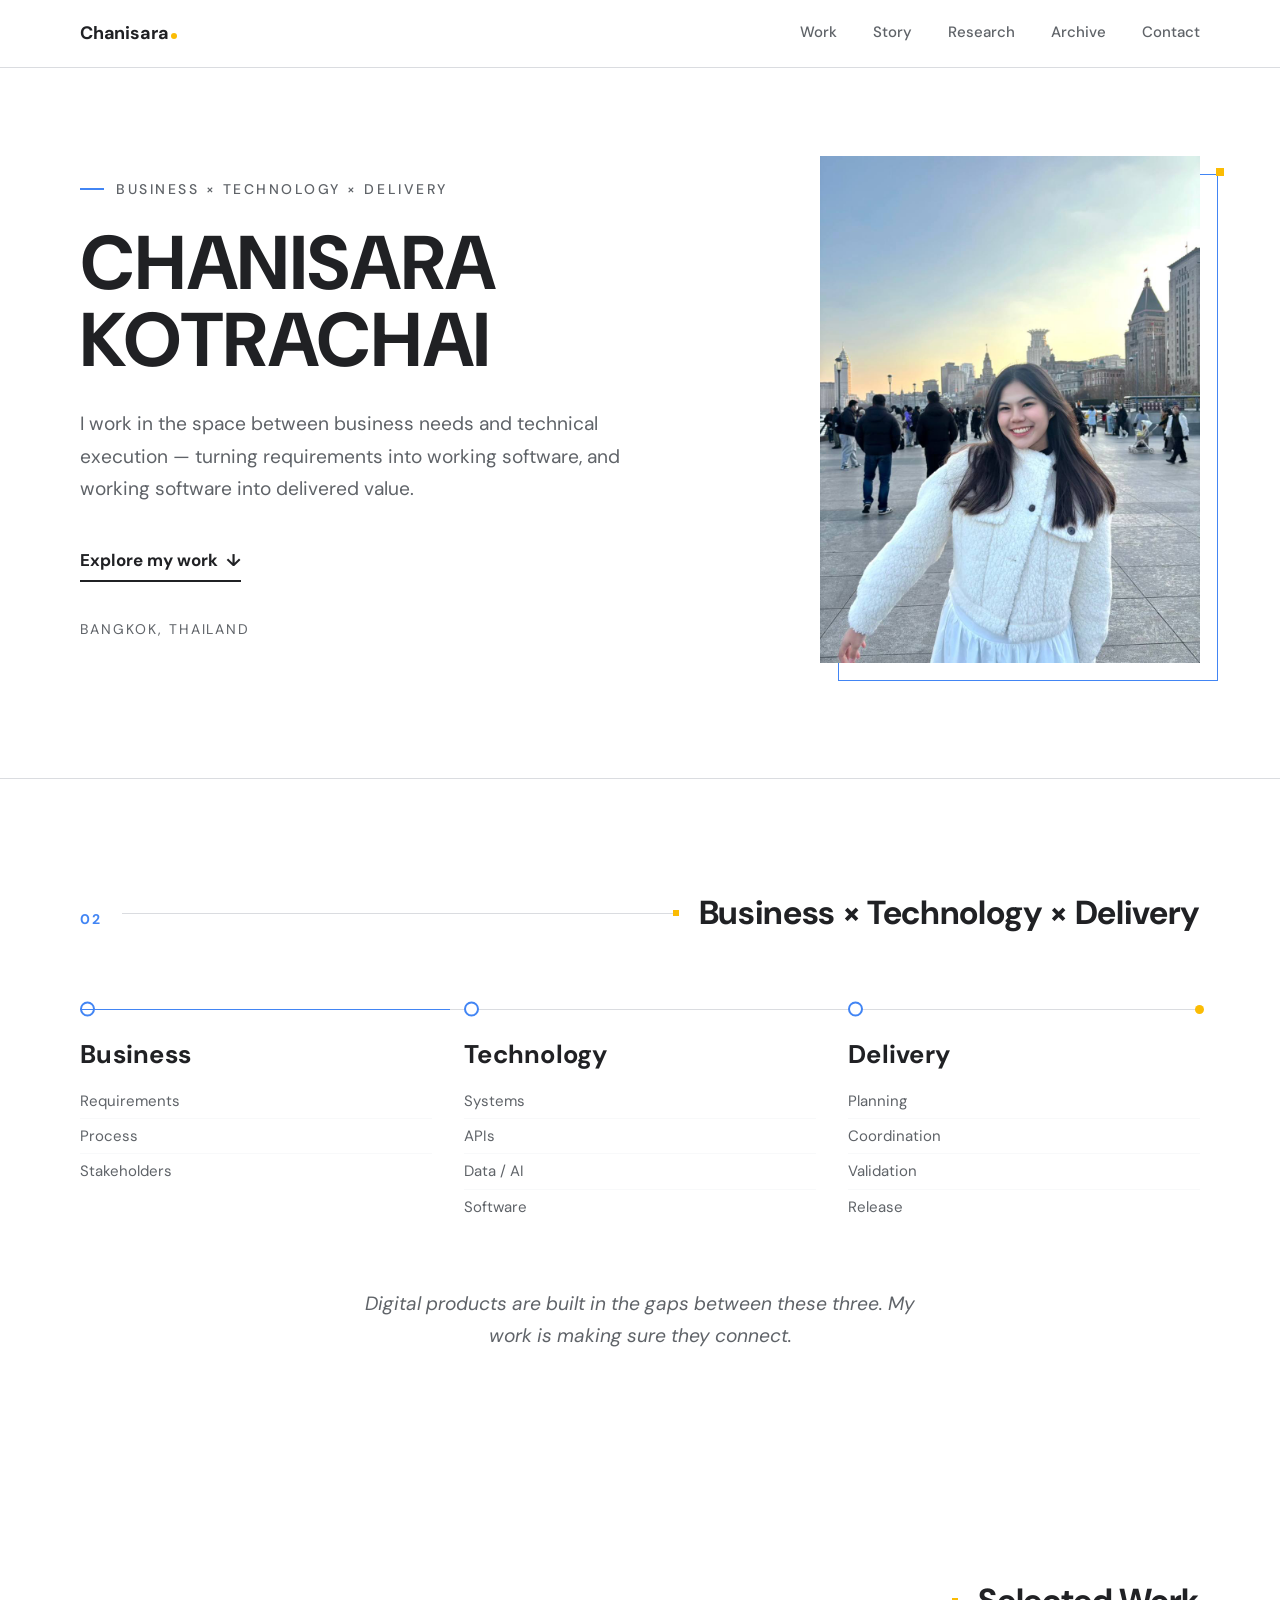
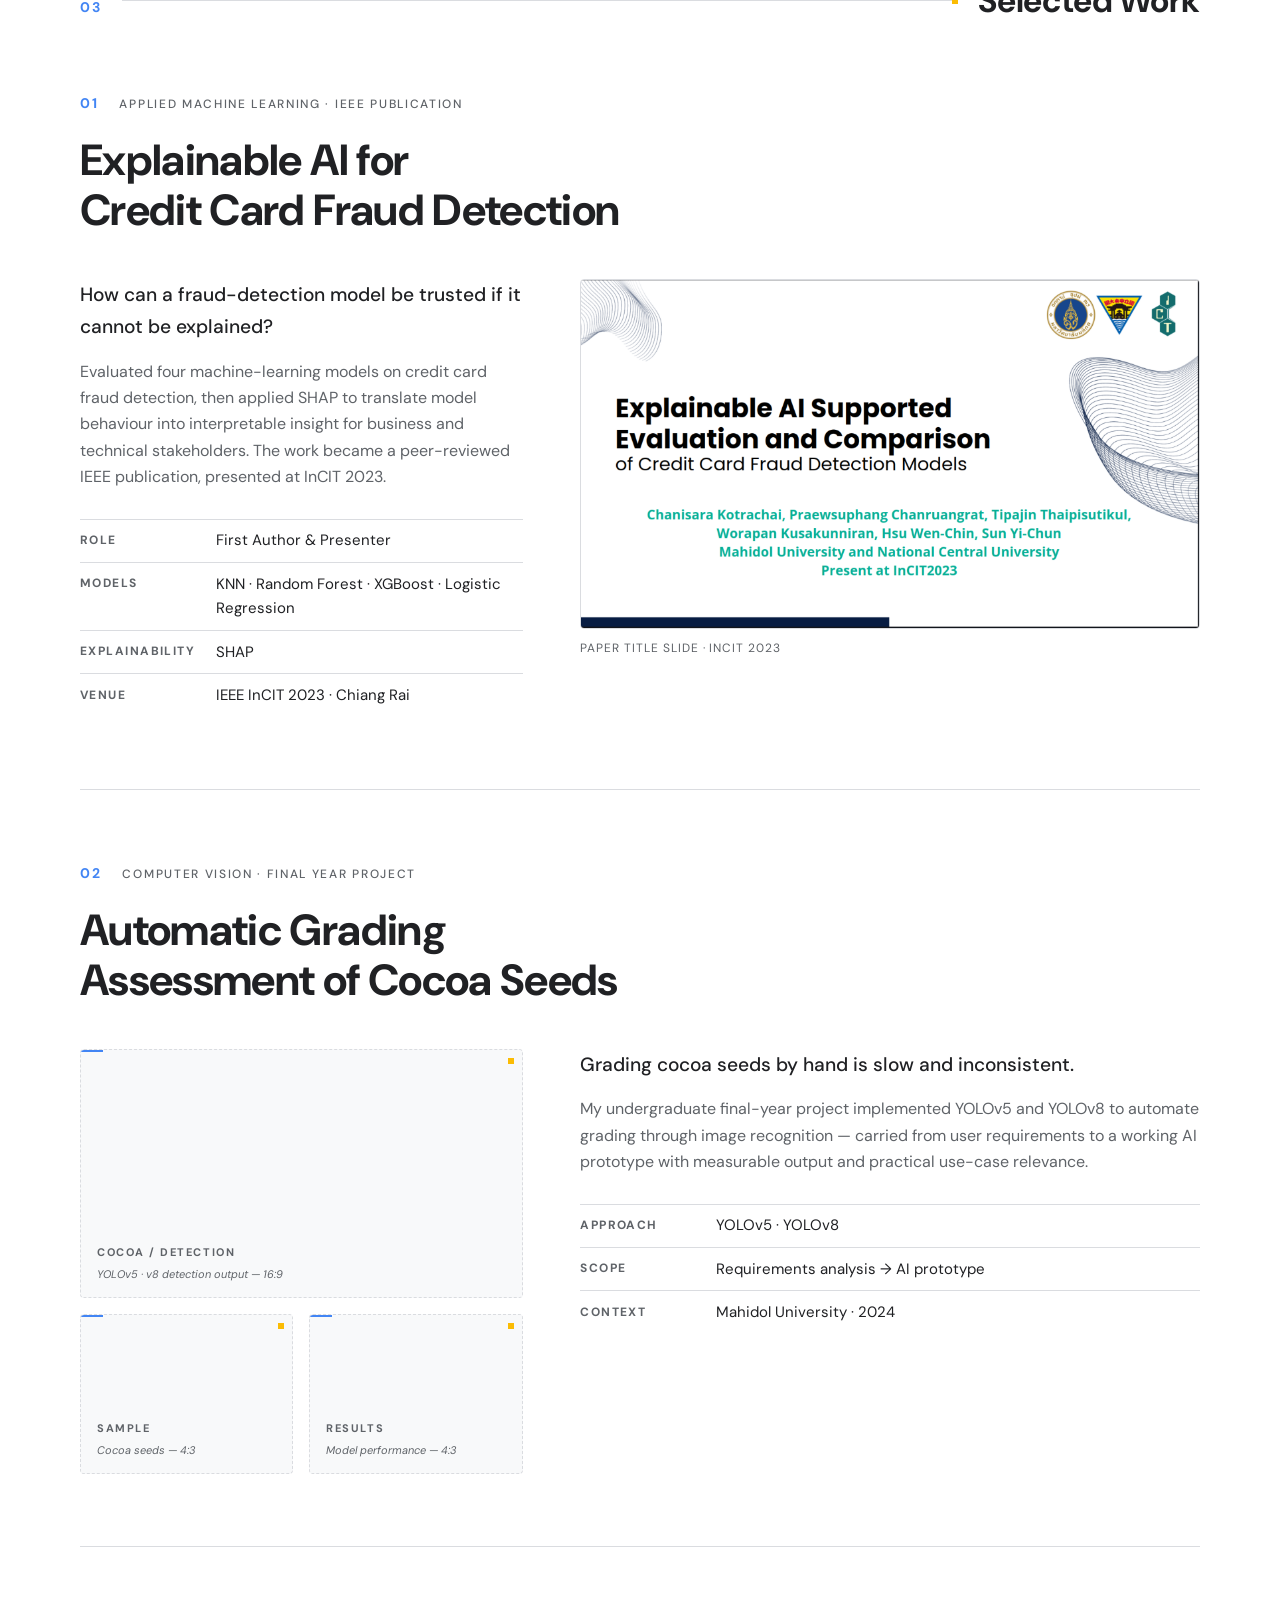
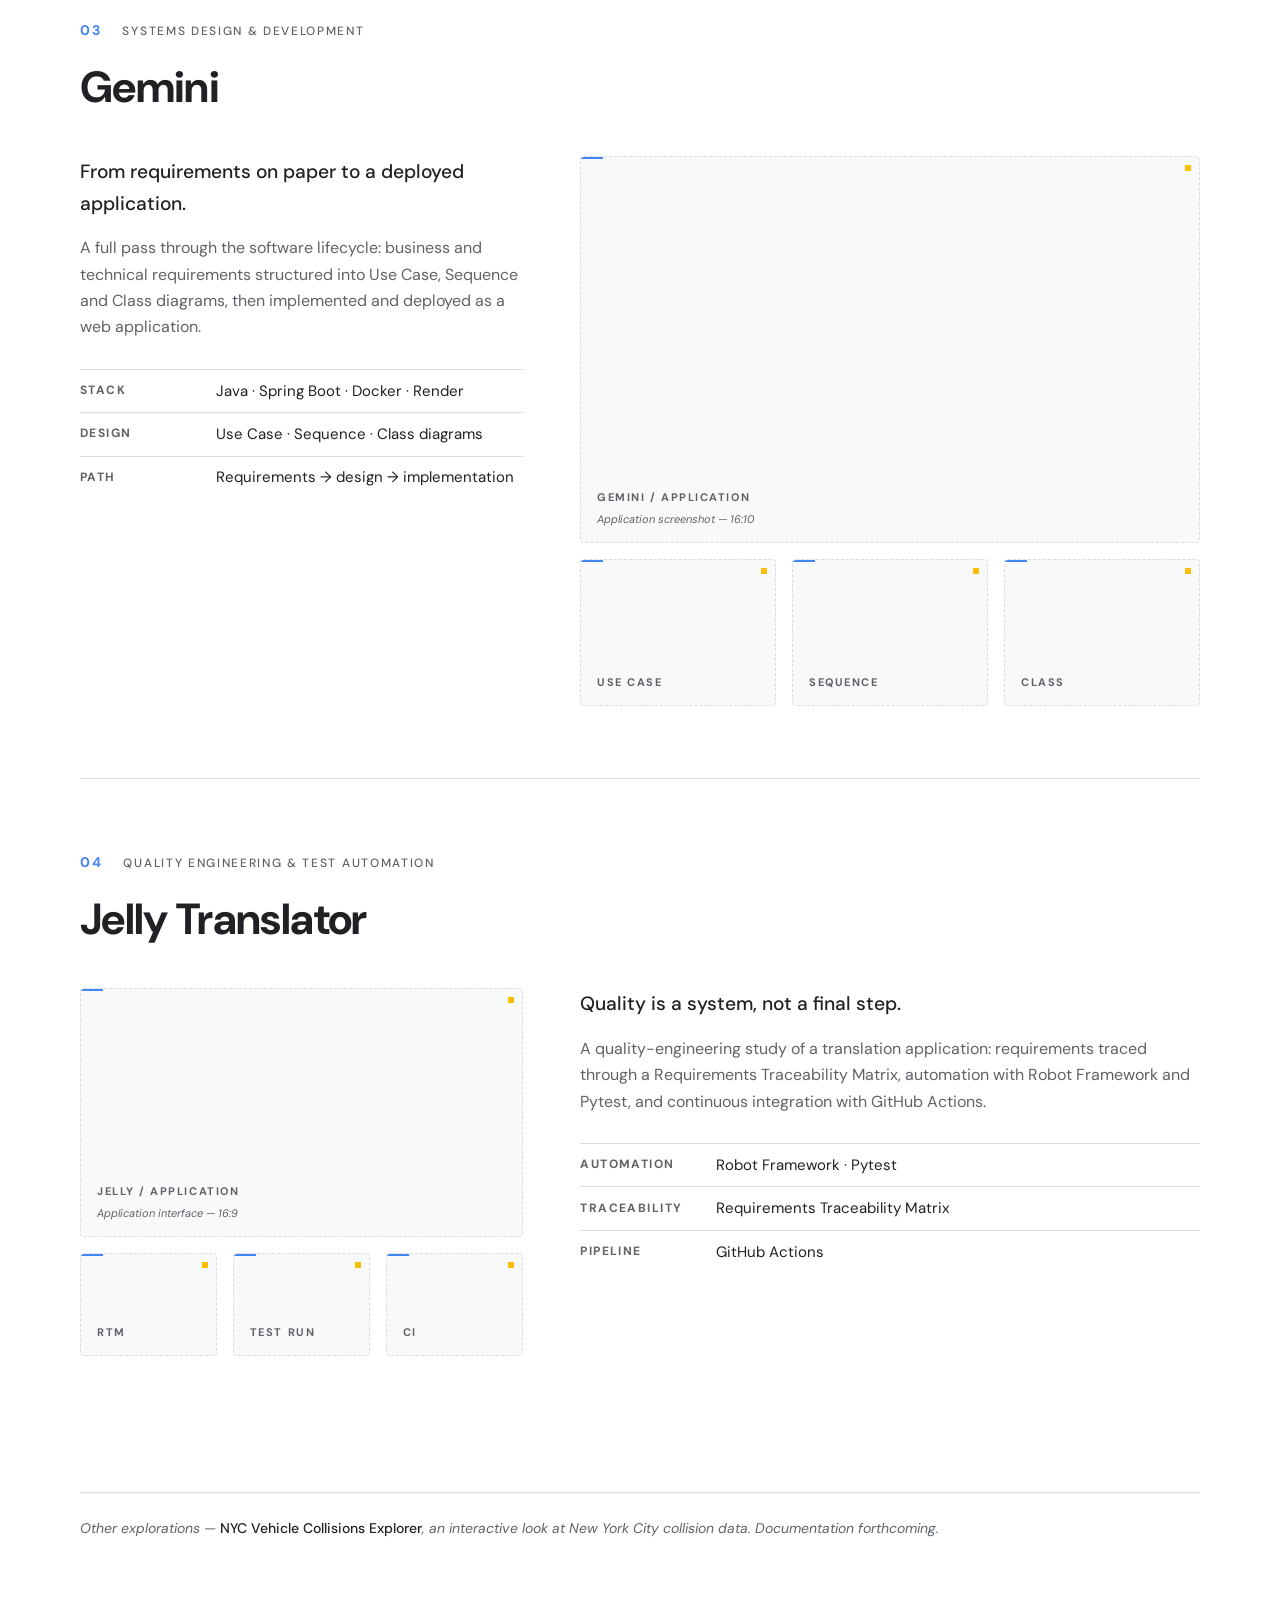
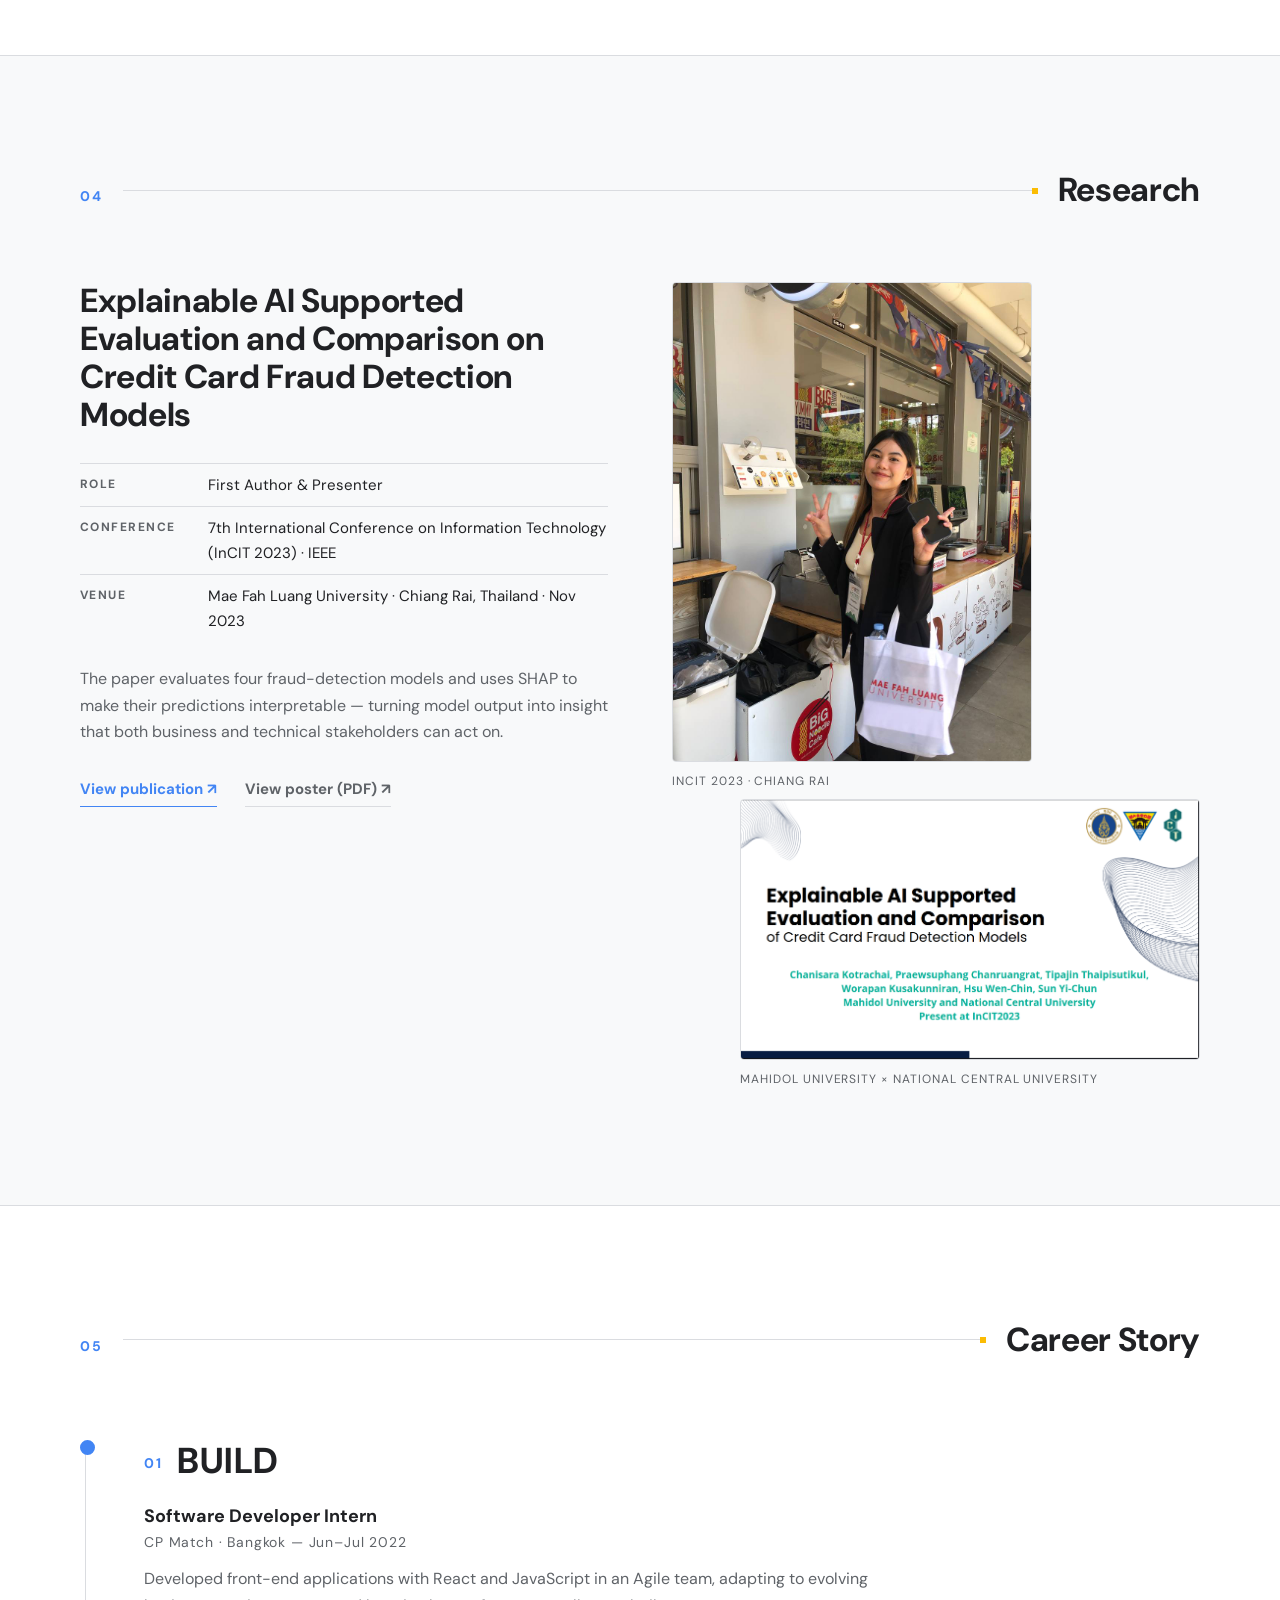
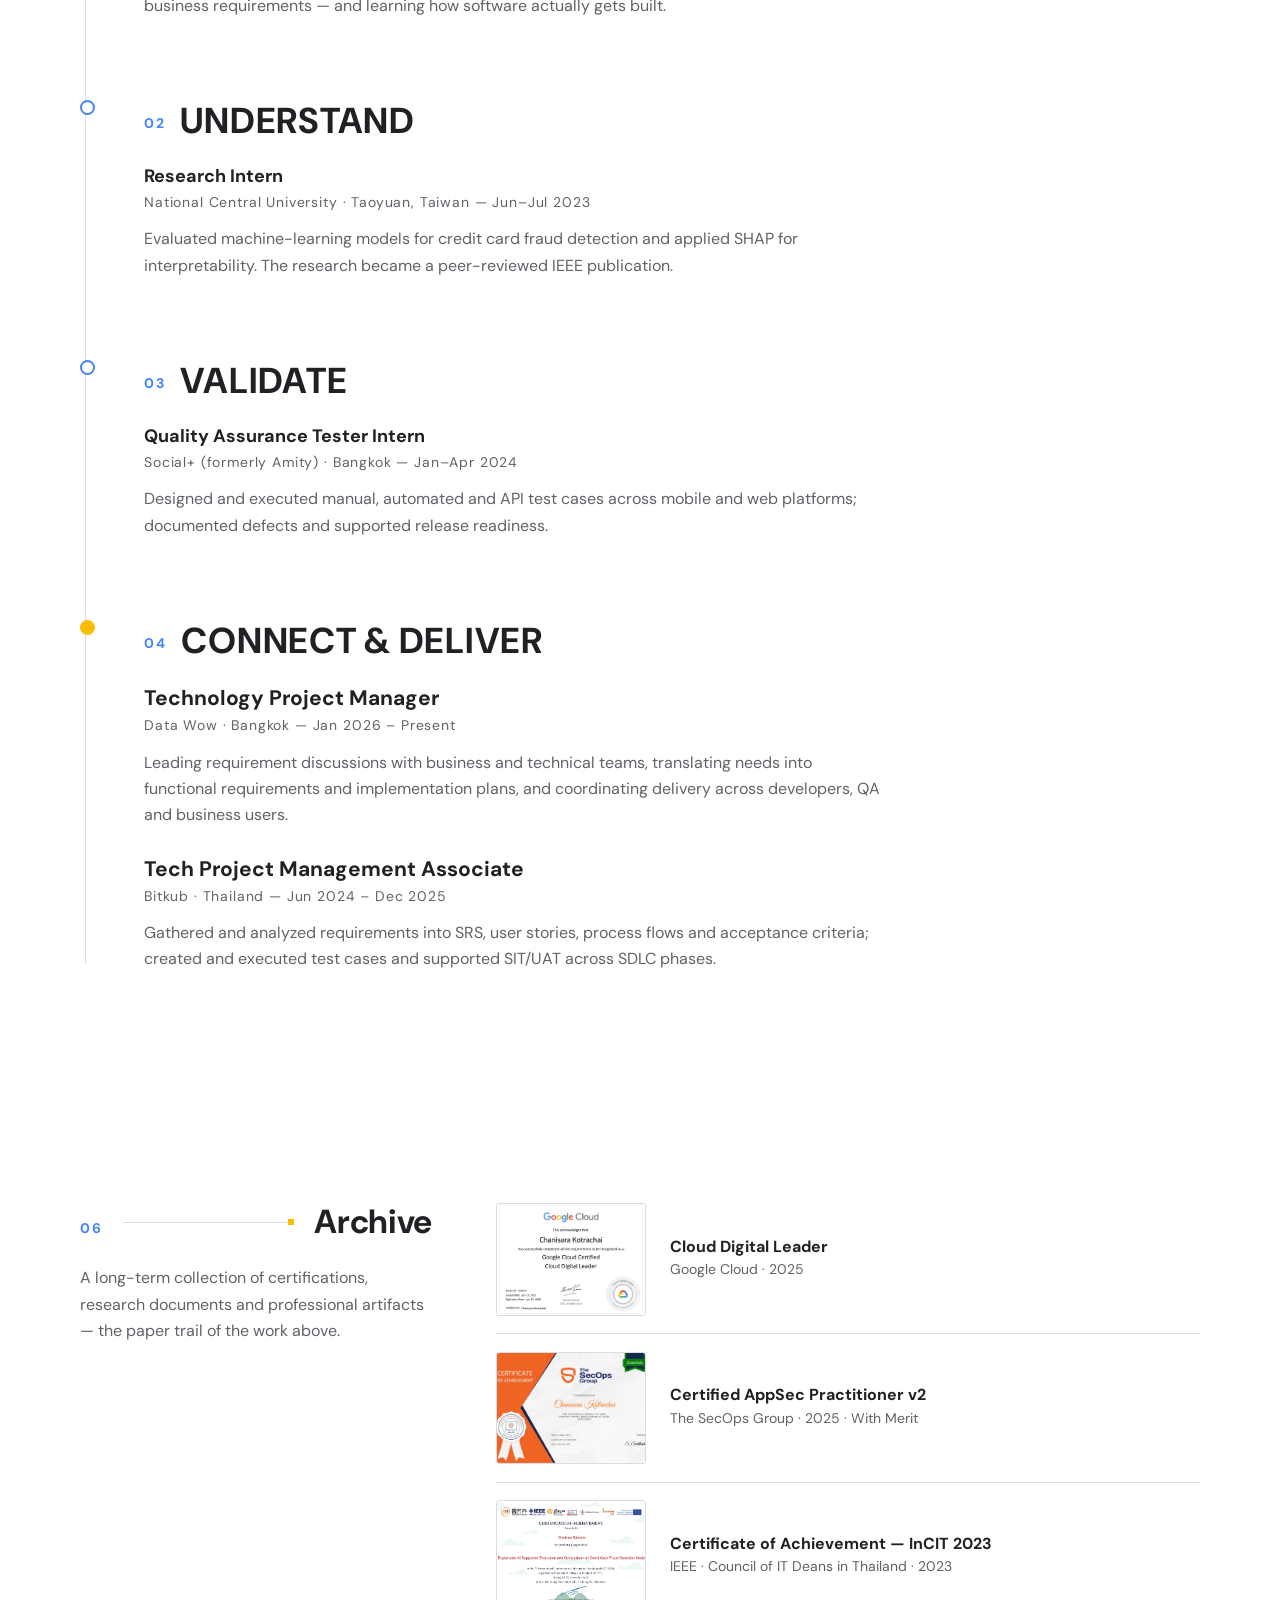
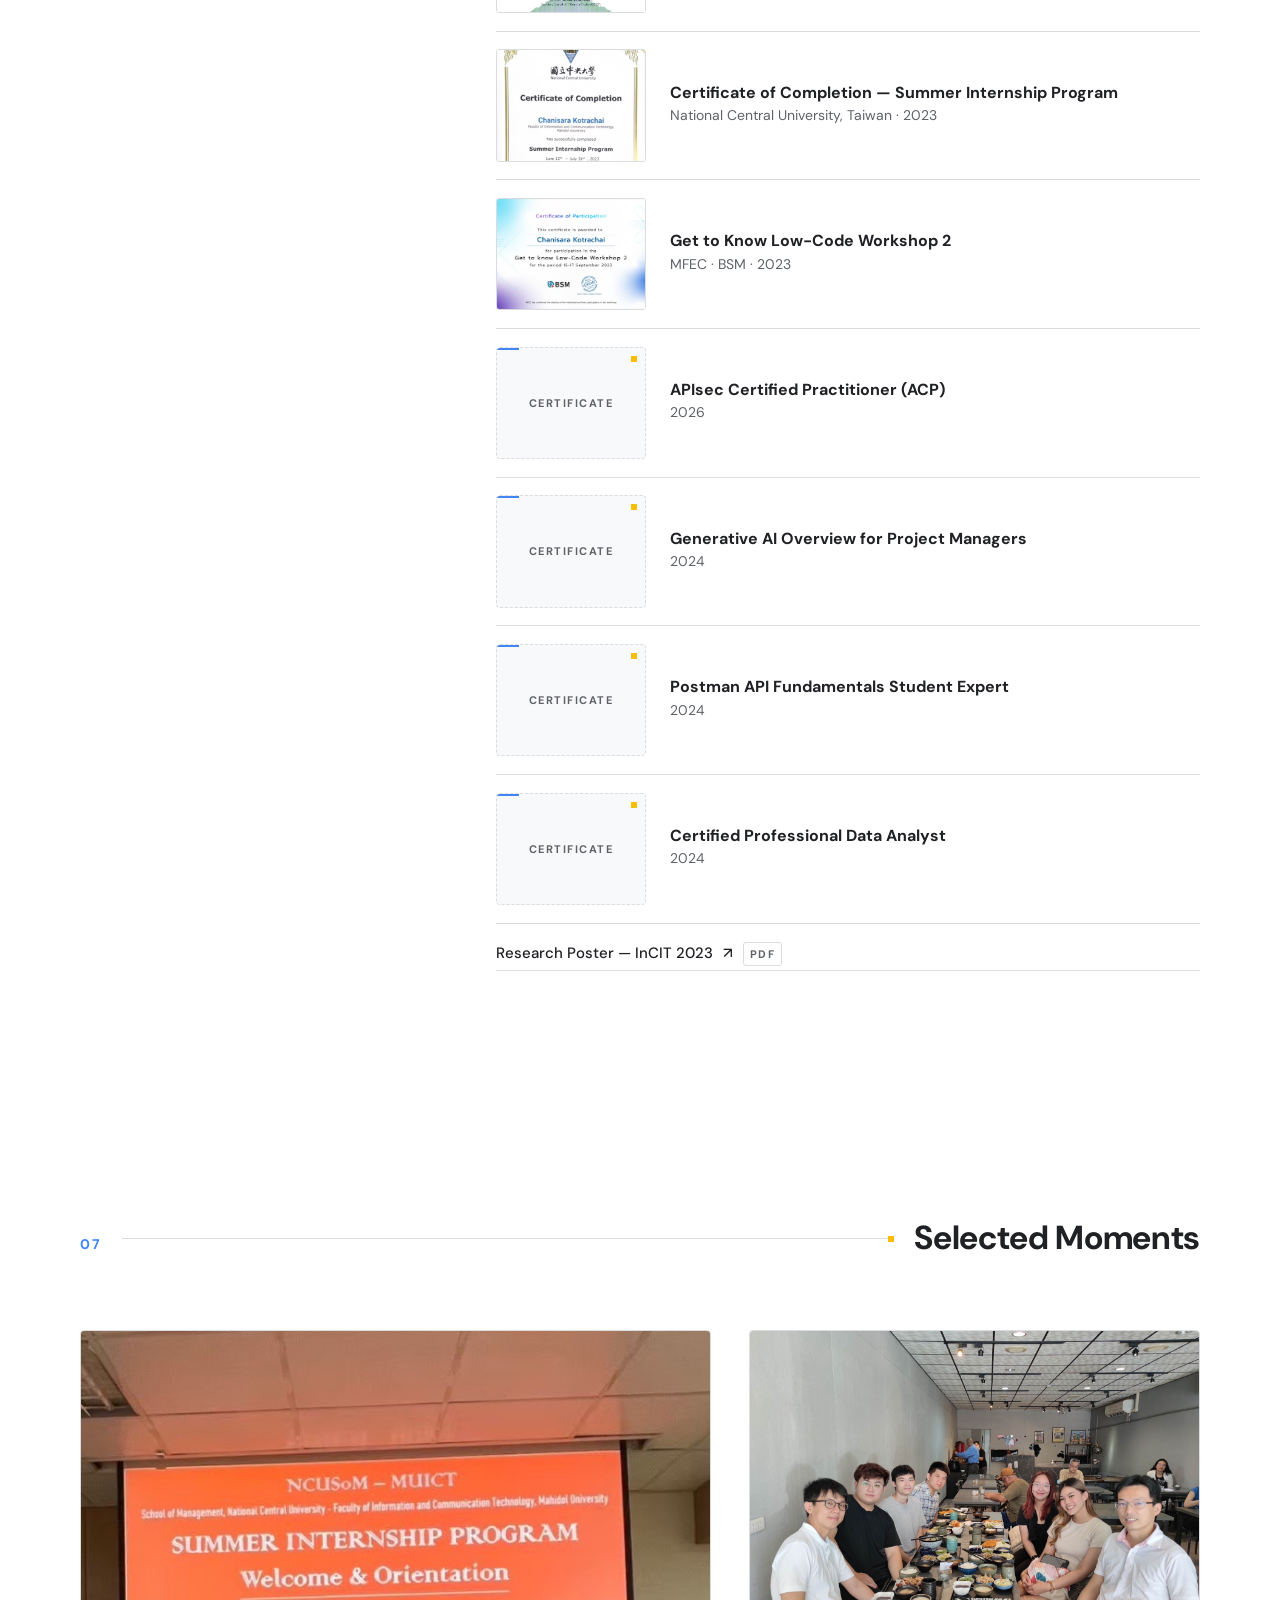
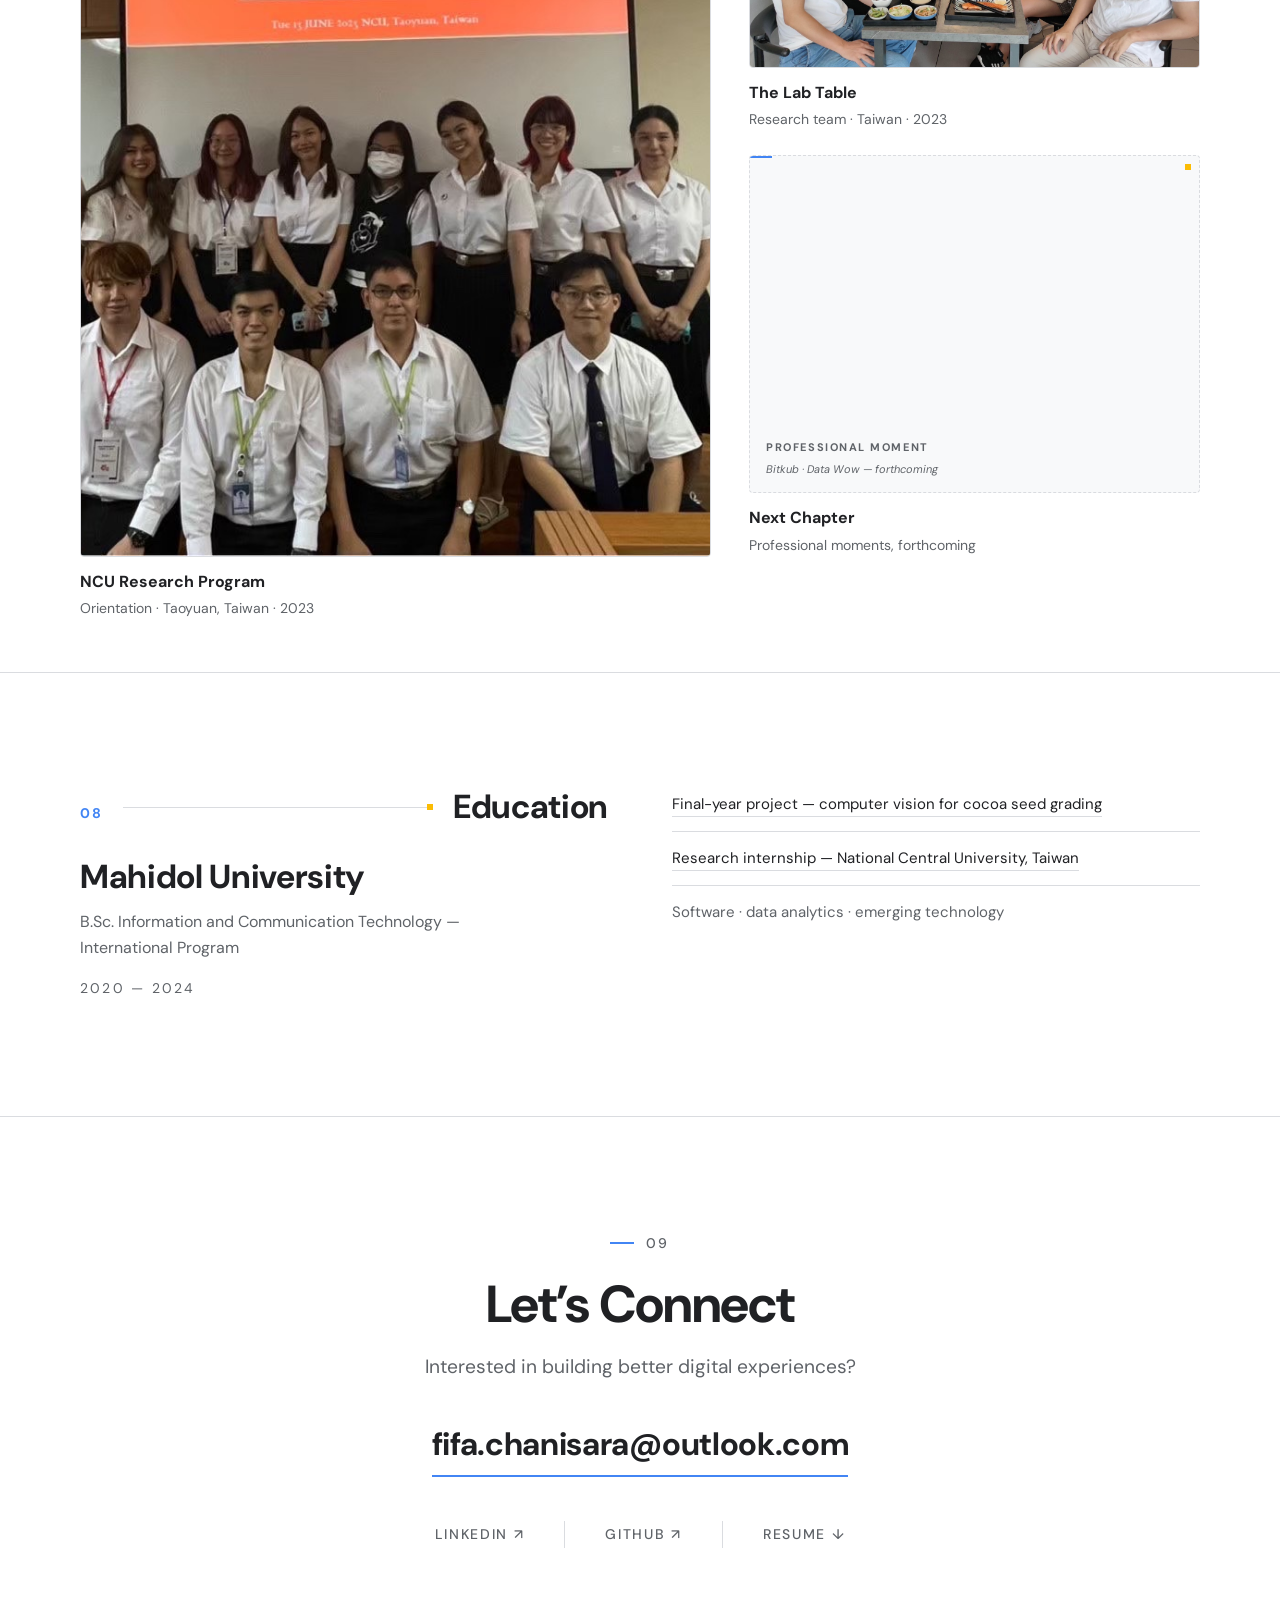
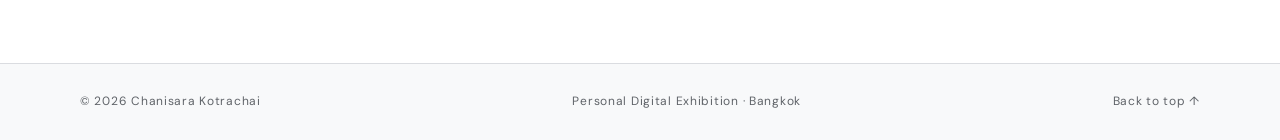
==== commit 917a8b27: "Sec Version" ====
--- a/index.html
+++ b/index.html
@@ -3,537 +3,688 @@
 <head>
   <meta charset="UTF-8">
   <meta name="viewport" content="width=device-width, initial-scale=1.0">
-  
+
   <!-- Primary SEO -->
-  <title>Chanisara Kotrachai | Business Analyst & Technical Project Manager</title>
-  <meta name="description" content="Personal digital exhibition of Chanisara Kotrachai, a Business Analyst and Technical Project Manager working across digital products, automation, data and AI-enabled solutions.">
-  
+  <title>Chanisara Kotrachai — Business × Technology × Delivery</title>
+  <meta name="description" content="Personal digital exhibition of Chanisara Kotrachai — Business Analyst and Technical Project Manager working across requirements, software, quality and delivery of digital products.">
+  <link rel="canonical" href="https://itsmefifa.github.io/">
+
   <!-- Open Graph -->
-  <meta property="og:title" content="Chanisara Kotrachai | Business Analyst & Technical Project Manager">
-  <meta property="og:description" content="Personal digital exhibition of Chanisara Kotrachai, a Business Analyst and Technical Project Manager working across digital products, automation, data and AI-enabled solutions.">
+  <meta property="og:title" content="Chanisara Kotrachai — Business × Technology × Delivery">
+  <meta property="og:description" content="A personal digital exhibition: selected work, IEEE research, career story and professional archive of Chanisara Kotrachai.">
   <meta property="og:type" content="website">
-  <meta property="og:url" content="https://itsmefifa.github.io">
-  <meta property="og:image" content="https://itsmefifa.github.io/assets/profile/Chanisara_Hero.jpg">
-  
+  <meta property="og:url" content="https://itsmefifa.github.io/">
+  <meta property="og:image" content="https://itsmefifa.github.io/assets/og/og-image.png">
+  <meta property="og:image:width" content="1200">
+  <meta property="og:image:height" content="630">
+  <meta property="og:image:alt" content="Chanisara Kotrachai — Business, Technology, Delivery, on a white branded card">
+
   <!-- Twitter Card -->
   <meta name="twitter:card" content="summary_large_image">
-  <meta name="twitter:title" content="Chanisara Kotrachai | Business Analyst & Technical Project Manager">
-  <meta name="twitter:description" content="Personal digital exhibition of Chanisara Kotrachai, a Business Analyst and Technical Project Manager working across digital products, automation, data and AI-enabled solutions.">
-  <meta name="twitter:image" content="https://itsmefifa.github.io/assets/profile/Chanisara_Hero.jpg">
-  
+  <meta name="twitter:title" content="Chanisara Kotrachai — Business × Technology × Delivery">
+  <meta name="twitter:description" content="A personal digital exhibition: selected work, IEEE research, career story and professional archive.">
+  <meta name="twitter:image" content="https://itsmefifa.github.io/assets/og/og-image.png">
+
   <!-- Favicon -->
-  <link rel="icon" href="data:image/svg+xml,<svg xmlns=%22http://www.w3.org/2000/svg%22 viewBox=%220 0 100 100%22><text y=%22.9em%22 font-size=%2290%22 fill=%22%234285F4%22>C</text><text y=%22.9em%22 x=%2250%22 font-size=%2290%22 fill=%22%23FBBC04%22>K</text></svg>">
-  <link rel="alternate icon" href="/favicon.ico">
-  
+  <link rel="icon" type="image/svg+xml" href="/favicon.svg">
+
   <!-- Fonts -->
   <link rel="preconnect" href="https://fonts.googleapis.com">
   <link rel="preconnect" href="https://fonts.gstatic.com" crossorigin>
-  <link href="https://fonts.googleapis.com/css2?family=DM+Sans:ital,wght@0,400;0,500;0,600;0,700;1,400&display=swap" rel="stylesheet">
-  
+  <link href="https://fonts.googleapis.com/css2?family=DM+Sans:ital,wght@0,400;0,500;0,700;1,400&display=swap" rel="stylesheet">
+
   <!-- Styles -->
   <link rel="stylesheet" href="/css/style.css">
-  
-  <!-- Theme Color -->
-  <meta name="theme-color" content="#4285F4">
+
+  <meta name="theme-color" content="#FFFFFF">
 </head>
 <body>
+  <a class="skip-link" href="#main">Skip to content</a>
+
   <!-- Navigation -->
-  <nav class="nav" id="nav">
-    <div class="container">
-      <a href="#" class="nav__logo">Chanisara</a>
-      <div class="nav__links">
+  <header class="nav" id="top">
+    <div class="container nav__inner">
+      <a href="#top" class="nav__logo">Chanisara<span class="nav__dot" aria-hidden="true"></span></a>
+      <nav id="nav-links" class="nav__menu" aria-label="Primary">
         <a href="#work" class="nav__link">Work</a>
         <a href="#story" class="nav__link">Story</a>
         <a href="#research" class="nav__link">Research</a>
         <a href="#archive" class="nav__link">Archive</a>
         <a href="#contact" class="nav__link">Contact</a>
-      </div>
-      <button class="nav__toggle" aria-label="Toggle menu" id="nav-toggle" aria-expanded="false" aria-controls="nav-links">
-        <span></span>
-        <span></span>
-        <span></span>
+      </nav>
+      <button class="nav__toggle" id="nav-toggle" aria-expanded="false" aria-controls="nav-links" aria-label="Open menu">
+        <span></span><span></span><span></span>
       </button>
     </div>
-  </nav>
-
-  <!-- 01. INTRODUCTION -->
-  <section class="section introduction" id="introduction">
-    <div class="container">
-      <div class="introduction__content">
-        <div class="introduction__text">
-          <h1 class="introduction__name">CHANISARA<br>KOTRACHAI</h1>
-          <p class="introduction__position">Business × Technology × Delivery</p>
-          <p class="introduction__description">
-            I work between business needs and technical execution, helping teams build better digital products, processes, automation, and AI-enabled solutions.
+  </header>
+
+  <main id="main">
+
+    <!-- 01. INTRODUCTION -->
+    <section class="section hero" id="introduction" aria-label="Introduction">
+      <div class="container hero__grid">
+        <div class="hero__text">
+          <p class="kicker"><span class="kicker__tick" aria-hidden="true"></span>Business × Technology × Delivery</p>
+          <h1 class="hero__name">Chanisara<br>Kotrachai</h1>
+          <p class="hero__lede">
+            I work in the space between business needs and technical execution —
+            turning requirements into working software, and working software into delivered value.
           </p>
-          <a href="#work" class="btn btn--primary">Explore my work ↓</a>
+          <a href="#work" class="hero__cta">Explore my work <span aria-hidden="true">↓</span></a>
+          <p class="hero__meta">Bangkok, Thailand</p>
         </div>
-        <div class="introduction__portrait">
-          <img src="/assets/profile/Chanisara_Hero.jpg" alt="Chanisara Kotrachai" loading="eager">
-        </div>
-      </div>
-      <div class="introduction__accent"></div>
-    </div>
-  </section>
-
-  <!-- 02. WHAT I BRING -->
-  <section class="section bridge" id="bridge">
-    <div class="container">
-      <div class="bridge__content">
-        <div class="bridge__path">
-          <div class="bridge__point bridge__point--business">
-            <h3 class="bridge__label">BUSINESS</h3>
-            <ul class="bridge__skills">
+        <figure class="hero__portrait">
+          <img src="/assets/profile/Chanisara_Hero.jpg" alt="Portrait of Chanisara Kotrachai" width="960" height="1280" fetchpriority="high">
+        </figure>
+      </div>
+    </section>
+
+    <!-- 02. BUSINESS × TECHNOLOGY × DELIVERY -->
+    <section class="section bridge" id="bridge" aria-labelledby="bridge-title">
+      <div class="container">
+        <header class="sec-head">
+          <span class="sec-head__index" aria-hidden="true">02</span>
+          <span class="sec-head__rule" aria-hidden="true"></span>
+          <h2 class="sec-head__title" id="bridge-title">Business × Technology × Delivery</h2>
+        </header>
+        <div class="axis">
+          <span class="axis__end" aria-hidden="true"></span>
+          <div class="axis__node">
+            <h3 class="axis__label">Business</h3>
+            <ul class="axis__list">
               <li>Requirements</li>
               <li>Process</li>
-              <li>People</li>
+              <li>Stakeholders</li>
             </ul>
           </div>
-          <div class="bridge__connector">
-            <div class="bridge__line"></div>
-            <div class="bridge__dot"></div>
-          </div>
-          <div class="bridge__point bridge__point--technology">
-            <h3 class="bridge__label">TECHNOLOGY</h3>
-            <ul class="bridge__skills">
-              <li>Systems/API</li>
-              <li>Data/AI</li>
+          <div class="axis__node">
+            <h3 class="axis__label">Technology</h3>
+            <ul class="axis__list">
+              <li>Systems</li>
+              <li>APIs</li>
+              <li>Data / AI</li>
               <li>Software</li>
             </ul>
           </div>
-          <div class="bridge__connector">
-            <div class="bridge__line"></div>
-            <div class="bridge__dot"></div>
-          </div>
-          <div class="bridge__point bridge__point--delivery">
-            <h3 class="bridge__label">DELIVERY</h3>
-            <ul class="bridge__skills">
-              <li>Execution</li>
+          <div class="axis__node">
+            <h3 class="axis__label">Delivery</h3>
+            <ul class="axis__list">
+              <li>Planning</li>
               <li>Coordination</li>
+              <li>Validation</li>
               <li>Release</li>
             </ul>
           </div>
         </div>
-        <p class="bridge__description">
-          My value comes from understanding how business needs, technical possibilities, and delivery execution connect to create meaningful digital solutions.
+        <p class="bridge__lede">
+          Digital products are built in the gaps between these three.
+          My work is making sure they connect.
         </p>
       </div>
-    </div>
-  </section>
-
-  <!-- 03. SELECTED WORK -->
-  <section class="section work" id="work">
-    <div class="container">
-      <div class="section__header">
-        <h2 class="section__title">Selected Work</h2>
-      </div>
-      
-      <!-- Project 01: Fraud Detection -->
-      <div class="project project--featured">
-        <div class="project__header">
-          <span class="project__number">01</span>
-          <span class="project__category">RESEARCH</span>
+    </section>
+
+    <!-- 03. SELECTED WORK -->
+    <section class="section work" id="work" aria-labelledby="work-title">
+      <div class="container">
+        <header class="sec-head">
+          <span class="sec-head__index" aria-hidden="true">03</span>
+          <span class="sec-head__rule" aria-hidden="true"></span>
+          <h2 class="sec-head__title" id="work-title">Selected Work</h2>
+        </header>
+
+        <!-- Project 01 -->
+        <article class="project" id="project-fraud">
+          <header class="project__head">
+            <span class="project__no" aria-hidden="true">01</span>
+            <span class="project__cat">Applied Machine Learning · IEEE Publication</span>
+          </header>
+          <h3 class="project__title">Explainable AI for<br>Credit Card Fraud Detection</h3>
+          <div class="project__grid">
+            <div class="project__text">
+              <p class="project__lede">How can a fraud-detection model be trusted if it cannot be explained?</p>
+              <p class="project__body-text">
+                Evaluated four machine-learning models on credit card fraud detection, then applied SHAP
+                to translate model behaviour into interpretable insight for business and technical
+                stakeholders. The work became a peer-reviewed IEEE publication, presented at InCIT 2023.
+              </p>
+              <dl class="project__meta">
+                <div><dt>Role</dt><dd>First Author &amp; Presenter</dd></div>
+                <div><dt>Models</dt><dd>KNN · Random Forest · XGBoost · Logistic Regression</dd></div>
+                <div><dt>Explainability</dt><dd>SHAP</dd></div>
+                <div><dt>Venue</dt><dd>IEEE InCIT 2023 · Chiang Rai</dd></div>
+              </dl>
+            </div>
+            <figure class="project__media">
+              <img src="/assets/projects/fraud-detection/visualization.png"
+                   alt="Title slide of the paper “Explainable AI Supported Evaluation and Comparison on Credit Card Fraud Detection Models”, presented at InCIT 2023"
+                   width="1861" height="1049" loading="lazy">
+              <figcaption>Paper title slide · InCIT 2023</figcaption>
+            </figure>
+          </div>
+        </article>
+
+        <!-- Project 02 -->
+        <article class="project project--alt" id="project-cocoa">
+          <header class="project__head">
+            <span class="project__no" aria-hidden="true">02</span>
+            <span class="project__cat">Computer Vision · Final Year Project</span>
+          </header>
+          <h3 class="project__title">Automatic Grading<br>Assessment of Cocoa Seeds</h3>
+          <div class="project__grid">
+            <div class="project__text">
+              <p class="project__lede">Grading cocoa seeds by hand is slow and inconsistent.</p>
+              <p class="project__body-text">
+                My undergraduate final-year project implemented YOLOv5 and YOLOv8 to automate grading
+                through image recognition — carried from user requirements to a working AI prototype
+                with measurable output and practical use-case relevance.
+              </p>
+              <dl class="project__meta">
+                <div><dt>Approach</dt><dd>YOLOv5 · YOLOv8</dd></div>
+                <div><dt>Scope</dt><dd>Requirements analysis → AI prototype</dd></div>
+                <div><dt>Context</dt><dd>Mahidol University · 2024</dd></div>
+              </dl>
+            </div>
+            <div class="project__media">
+              <div class="project__cluster">
+                <!-- REPLACE-ASSET:
+                     Project: Cocoa
+                     Expected: YOLO detection output
+                     Path: assets/projects/cocoa/detection.webp
+                     Ratio: 16:9 -->
+                <figure class="ph" style="--ratio: 16 / 9;" role="img" aria-label="Placeholder for YOLO detection output, 16 by 9">
+                  <span class="ph__label">Cocoa / Detection</span>
+                  <span class="ph__note">YOLOv5 · v8 detection output — 16:9</span>
+                </figure>
+                <div class="project__cluster-row">
+                  <!-- REPLACE-ASSET:
+                       Project: Cocoa
+                       Expected: Cocoa seed sample image
+                       Path: assets/projects/cocoa/sample.webp
+                       Ratio: 4:3 -->
+                  <figure class="ph" style="--ratio: 4 / 3;" role="img" aria-label="Placeholder for cocoa seed sample image, 4 by 3">
+                    <span class="ph__label">Sample</span>
+                    <span class="ph__note">Cocoa seeds — 4:3</span>
+                  </figure>
+                  <!-- REPLACE-ASSET:
+                       Project: Cocoa
+                       Expected: Model results visualization
+                       Path: assets/projects/cocoa/results.webp
+                       Ratio: 4:3 -->
+                  <figure class="ph" style="--ratio: 4 / 3;" role="img" aria-label="Placeholder for model results, 4 by 3">
+                    <span class="ph__label">Results</span>
+                    <span class="ph__note">Model performance — 4:3</span>
+                  </figure>
+                </div>
+              </div>
+            </div>
+          </div>
+        </article>
+
+        <!-- Project 03 -->
+        <article class="project" id="project-gemini">
+          <header class="project__head">
+            <span class="project__no" aria-hidden="true">03</span>
+            <span class="project__cat">Systems Design &amp; Development</span>
+          </header>
+          <h3 class="project__title">Gemini</h3>
+          <div class="project__grid">
+            <div class="project__text">
+              <p class="project__lede">From requirements on paper to a deployed application.</p>
+              <p class="project__body-text">
+                A full pass through the software lifecycle: business and technical requirements
+                structured into Use Case, Sequence and Class diagrams, then implemented and
+                deployed as a web application.
+              </p>
+              <dl class="project__meta">
+                <div><dt>Stack</dt><dd>Java · Spring Boot · Docker · Render</dd></div>
+                <div><dt>Design</dt><dd>Use Case · Sequence · Class diagrams</dd></div>
+                <div><dt>Path</dt><dd>Requirements → design → implementation</dd></div>
+              </dl>
+            </div>
+            <div class="project__media">
+              <div class="project__cluster">
+                <!-- REPLACE-ASSET:
+                     Project: Gemini
+                     Expected: Application screenshot
+                     Path: assets/projects/gemini/app.webp
+                     Ratio: 16:10 -->
+                <figure class="ph" style="--ratio: 16 / 10;" role="img" aria-label="Placeholder for Gemini application screenshot, 16 by 10">
+                  <span class="ph__label">Gemini / Application</span>
+                  <span class="ph__note">Application screenshot — 16:10</span>
+                </figure>
+                <div class="project__cluster-row project__cluster-row--three">
+                  <!-- REPLACE-ASSET:
+                       Project: Gemini
+                       Expected: Use Case diagram
+                       Path: assets/projects/gemini/use-case.webp
+                       Ratio: 4:3 -->
+                  <figure class="ph" style="--ratio: 4 / 3;" role="img" aria-label="Placeholder for Use Case diagram, 4 by 3">
+                    <span class="ph__label">Use Case</span>
+                  </figure>
+                  <!-- REPLACE-ASSET:
+                       Project: Gemini
+                       Expected: Sequence diagram
+                       Path: assets/projects/gemini/sequence.webp
+                       Ratio: 4:3 -->
+                  <figure class="ph" style="--ratio: 4 / 3;" role="img" aria-label="Placeholder for Sequence diagram, 4 by 3">
+                    <span class="ph__label">Sequence</span>
+                  </figure>
+                  <!-- REPLACE-ASSET:
+                       Project: Gemini
+                       Expected: Class diagram
+                       Path: assets/projects/gemini/class.webp
+                       Ratio: 4:3 -->
+                  <figure class="ph" style="--ratio: 4 / 3;" role="img" aria-label="Placeholder for Class diagram, 4 by 3">
+                    <span class="ph__label">Class</span>
+                  </figure>
+                </div>
+              </div>
+            </div>
+          </div>
+        </article>
+
+        <!-- Project 04 -->
+        <article class="project project--alt" id="project-jelly">
+          <header class="project__head">
+            <span class="project__no" aria-hidden="true">04</span>
+            <span class="project__cat">Quality Engineering &amp; Test Automation</span>
+          </header>
+          <h3 class="project__title">Jelly Translator</h3>
+          <div class="project__grid">
+            <div class="project__text">
+              <p class="project__lede">Quality is a system, not a final step.</p>
+              <p class="project__body-text">
+                A quality-engineering study of a translation application: requirements traced through
+                a Requirements Traceability Matrix, automation with Robot Framework and Pytest,
+                and continuous integration with GitHub Actions.
+              </p>
+              <dl class="project__meta">
+                <div><dt>Automation</dt><dd>Robot Framework · Pytest</dd></div>
+                <div><dt>Traceability</dt><dd>Requirements Traceability Matrix</dd></div>
+                <div><dt>Pipeline</dt><dd>GitHub Actions</dd></div>
+              </dl>
+            </div>
+            <div class="project__media">
+              <div class="project__cluster">
+                <!-- REPLACE-ASSET:
+                     Project: Jelly Translator
+                     Expected: Application UI screenshot
+                     Path: assets/projects/jelly/ui.webp
+                     Ratio: 16:9 -->
+                <figure class="ph" style="--ratio: 16 / 9;" role="img" aria-label="Placeholder for Jelly Translator UI, 16 by 9">
+                  <span class="ph__label">Jelly / Application</span>
+                  <span class="ph__note">Application interface — 16:9</span>
+                </figure>
+                <div class="project__cluster-row project__cluster-row--three">
+                  <!-- REPLACE-ASSET:
+                       Project: Jelly Translator
+                       Expected: Requirements Traceability Matrix excerpt
+                       Path: assets/projects/jelly/rtm.webp
+                       Ratio: 4:3 -->
+                  <figure class="ph" style="--ratio: 4 / 3;" role="img" aria-label="Placeholder for Requirements Traceability Matrix, 4 by 3">
+                    <span class="ph__label">RTM</span>
+                  </figure>
+                  <!-- REPLACE-ASSET:
+                       Project: Jelly Translator
+                       Expected: Robot Framework test execution output
+                       Path: assets/projects/jelly/test-execution.webp
+                       Ratio: 4:3 -->
+                  <figure class="ph" style="--ratio: 4 / 3;" role="img" aria-label="Placeholder for test execution output, 4 by 3">
+                    <span class="ph__label">Test Run</span>
+                  </figure>
+                  <!-- REPLACE-ASSET:
+                       Project: Jelly Translator
+                       Expected: GitHub Actions CI result
+                       Path: assets/projects/jelly/ci-result.webp
+                       Ratio: 4:3 -->
+                  <figure class="ph" style="--ratio: 4 / 3;" role="img" aria-label="Placeholder for CI result, 4 by 3">
+                    <span class="ph__label">CI</span>
+                  </figure>
+                </div>
+              </div>
+            </div>
+          </div>
+        </article>
+
+        <p class="work__more">
+          Other explorations — <span class="work__more-name">NYC Vehicle Collisions Explorer</span>,
+          an interactive look at New York City collision data. Documentation forthcoming.
+        </p>
+      </div>
+    </section>
+
+    <!-- 04. RESEARCH -->
+    <section class="section research" id="research" aria-labelledby="research-title">
+      <div class="container">
+        <header class="sec-head">
+          <span class="sec-head__index" aria-hidden="true">04</span>
+          <span class="sec-head__rule" aria-hidden="true"></span>
+          <h2 class="sec-head__title" id="research-title">Research</h2>
+        </header>
+        <div class="research__grid">
+          <div class="research__text">
+            <h3 class="research__publication">
+              Explainable AI Supported Evaluation and Comparison on Credit Card Fraud Detection Models
+            </h3>
+            <dl class="research__meta">
+              <div><dt>Role</dt><dd>First Author &amp; Presenter</dd></div>
+              <div><dt>Conference</dt><dd>7th International Conference on Information Technology (InCIT 2023) · IEEE</dd></div>
+              <div><dt>Venue</dt><dd>Mae Fah Luang University · Chiang Rai, Thailand · Nov 2023</dd></div>
+            </dl>
+            <p class="research__note">
+              The paper evaluates four fraud-detection models and uses SHAP to make their predictions
+              interpretable — turning model output into insight that both business and technical
+              stakeholders can act on.
+            </p>
+            <p class="research__links">
+              <a href="https://doi.org/10.1109/InCIT60207.2023.10413100" target="_blank" rel="noopener noreferrer" class="research__link">View publication <span aria-hidden="true">↗</span></a>
+              <a href="/documents/posters/incit-2023.pdf" target="_blank" rel="noopener noreferrer" class="research__link research__link--quiet">View poster (PDF) <span aria-hidden="true">↗</span></a>
+            </p>
+          </div>
+          <div class="research__visual">
+            <figure class="research__photo">
+              <img src="/assets/moments/incit-presentation.jpg"
+                   alt="Chanisara at the InCIT 2023 conference venue, Mae Fah Luang University, Chiang Rai"
+                   width="960" height="1280" loading="lazy">
+              <figcaption>InCIT 2023 · Chiang Rai</figcaption>
+            </figure>
+            <figure class="research__doc">
+              <img src="/assets/projects/fraud-detection/visualization.png"
+                   alt="Presentation title slide listing the paper’s authors, Mahidol University and National Central University"
+                   width="1861" height="1049" loading="lazy">
+              <figcaption>Mahidol University × National Central University</figcaption>
+            </figure>
+          </div>
         </div>
-        <h3 class="project__title">Explainable AI for<br>Credit Card Fraud Detection</h3>
-        <p class="project__description">
-          How can fraud-detection models remain interpretable? Applied machine learning models and used SHAP for model interpretability. Became a peer-reviewed IEEE publication.
-        </p>
-        <div class="project__media">
-          <img src="/assets/projects/fraud-detection/visualization.png" alt="Explainable AI for Credit Card Fraud Detection visualization" loading="lazy">
+      </div>
+    </section>
+
+    <!-- 05. CAREER STORY -->
+    <section class="section story" id="story" aria-labelledby="story-title">
+      <div class="container">
+        <header class="sec-head">
+          <span class="sec-head__index" aria-hidden="true">05</span>
+          <span class="sec-head__rule" aria-hidden="true"></span>
+          <h2 class="sec-head__title" id="story-title">Career Story</h2>
+        </header>
+
+        <ol class="story__list">
+          <li class="chapter">
+            <p class="chapter__verb"><span class="chapter__no" aria-hidden="true">01</span>Build</p>
+            <div class="chapter__body">
+              <h3 class="chapter__role">Software Developer Intern</h3>
+              <p class="chapter__org">CP Match · Bangkok — Jun–Jul 2022</p>
+              <p class="chapter__text">
+                Developed front-end applications with React and JavaScript in an Agile team,
+                adapting to evolving business requirements — and learning how software actually gets built.
+              </p>
+            </div>
+          </li>
+
+          <li class="chapter">
+            <p class="chapter__verb"><span class="chapter__no" aria-hidden="true">02</span>Understand</p>
+            <div class="chapter__body">
+              <h3 class="chapter__role">Research Intern</h3>
+              <p class="chapter__org">National Central University · Taoyuan, Taiwan — Jun–Jul 2023</p>
+              <p class="chapter__text">
+                Evaluated machine-learning models for credit card fraud detection and applied SHAP
+                for interpretability. The research became a peer-reviewed IEEE publication.
+              </p>
+            </div>
+          </li>
+
+          <li class="chapter">
+            <p class="chapter__verb"><span class="chapter__no" aria-hidden="true">03</span>Validate</p>
+            <div class="chapter__body">
+              <h3 class="chapter__role">Quality Assurance Tester Intern</h3>
+              <p class="chapter__org">Social+ (formerly Amity) · Bangkok — Jan–Apr 2024</p>
+              <p class="chapter__text">
+                Designed and executed manual, automated and API test cases across mobile and web
+                platforms; documented defects and supported release readiness.
+              </p>
+            </div>
+          </li>
+
+          <li class="chapter chapter--lead">
+            <p class="chapter__verb"><span class="chapter__no" aria-hidden="true">04</span>Connect &amp; Deliver</p>
+            <div class="chapter__body">
+              <h3 class="chapter__role">Technology Project Manager</h3>
+              <p class="chapter__org">Data Wow · Bangkok — Jan 2026 – Present</p>
+              <p class="chapter__text">
+                Leading requirement discussions with business and technical teams, translating needs
+                into functional requirements and implementation plans, and coordinating delivery
+                across developers, QA and business users.
+              </p>
+              <h3 class="chapter__role chapter__role--second">Tech Project Management Associate</h3>
+              <p class="chapter__org">Bitkub · Thailand — Jun 2024 – Dec 2025</p>
+              <p class="chapter__text">
+                Gathered and analyzed requirements into SRS, user stories, process flows and
+                acceptance criteria; created and executed test cases and supported SIT/UAT
+                across SDLC phases.
+              </p>
+            </div>
+          </li>
+        </ol>
+      </div>
+    </section>
+
+    <!-- 06. ARCHIVE -->
+    <section class="section archive" id="archive" aria-labelledby="archive-title">
+      <div class="container archive__grid">
+        <div class="archive__intro">
+          <header class="sec-head">
+            <span class="sec-head__index" aria-hidden="true">06</span>
+            <span class="sec-head__rule" aria-hidden="true"></span>
+            <h2 class="sec-head__title" id="archive-title">Archive</h2>
+          </header>
+          <p class="archive__lede">
+            A long-term collection of certifications, research documents and professional
+            artifacts — the paper trail of the work above.
+          </p>
         </div>
-        <div class="project__footer">
-          <p class="project__context">
-            Evaluated KNN, Random Forest, XGBoost, and Logistic Regression models. Applied SHAP values for interpretability. Translated technical results into business insights.
-          </p>
-          <div class="project__tags">
-            <span class="project__tag">AI / ML</span>
-            <span class="project__tag">SHAP</span>
-            <span class="project__tag">XGBoost</span>
-            <span class="project__tag">IEEE</span>
-          </div>
+
+        <ul class="archive__list">
+          <li class="archive__row">
+            <img class="archive__thumb" src="/assets/credentials/thumbs/cloud-digital-leader.jpg"
+                 alt="Google Cloud Certified — Cloud Digital Leader certificate" width="800" height="616" loading="lazy">
+            <div class="archive__info">
+              <h3 class="archive__title">Cloud Digital Leader</h3>
+              <p class="archive__meta">Google Cloud · 2025</p>
+            </div>
+          </li>
+          <li class="archive__row">
+            <img class="archive__thumb" src="/assets/credentials/thumbs/appsec-practitioner-v2.jpg"
+                 alt="Certified AppSec Practitioner v2 certificate, The SecOps Group, with merit" width="800" height="565" loading="lazy">
+            <div class="archive__info">
+              <h3 class="archive__title">Certified AppSec Practitioner v2</h3>
+              <p class="archive__meta">The SecOps Group · 2025 · With Merit</p>
+            </div>
+          </li>
+          <li class="archive__row">
+            <img class="archive__thumb" src="/assets/credentials/thumbs/incit-2023-certificate.jpg"
+                 alt="Certificate of Achievement for presenting at InCIT 2023" width="1000" height="707" loading="lazy">
+            <div class="archive__info">
+              <h3 class="archive__title">Certificate of Achievement — InCIT 2023</h3>
+              <p class="archive__meta">IEEE · Council of IT Deans in Thailand · 2023</p>
+            </div>
+          </li>
+          <li class="archive__row">
+            <img class="archive__thumb archive__thumb--portrait" src="/assets/credentials/thumbs/ncu-completion.jpg"
+                 alt="National Central University certificate of completion, Summer Internship Program 2023" width="640" height="909" loading="lazy">
+            <div class="archive__info">
+              <h3 class="archive__title">Certificate of Completion — Summer Internship Program</h3>
+              <p class="archive__meta">National Central University, Taiwan · 2023</p>
+            </div>
+          </li>
+          <li class="archive__row">
+            <img class="archive__thumb" src="/assets/credentials/thumbs/low-code-workshop.jpg"
+                 alt="Certificate of participation, Get to Know Low-Code Workshop 2, MFEC" width="800" height="566" loading="lazy">
+            <div class="archive__info">
+              <h3 class="archive__title">Get to Know Low-Code Workshop 2</h3>
+              <p class="archive__meta">MFEC · BSM · 2023</p>
+            </div>
+          </li>
+
+          <!-- REPLACE-ASSET:
+               Project: Archive
+               Expected: APIsec Certified Practitioner certificate scan
+               Path: assets/credentials/acp.webp
+               Ratio: 4:3 -->
+          <li class="archive__row">
+            <figure class="ph ph--thumb" style="--ratio: 4 / 3;" role="img" aria-label="Placeholder for ACP certificate scan, 4 by 3">
+              <span class="ph__label">Certificate</span>
+            </figure>
+            <div class="archive__info">
+              <h3 class="archive__title">APIsec Certified Practitioner (ACP)</h3>
+              <p class="archive__meta">2026</p>
+            </div>
+          </li>
+          <!-- REPLACE-ASSET:
+               Project: Archive
+               Expected: Generative AI Overview for Project Managers certificate scan
+               Path: assets/credentials/generative-ai-pm.webp
+               Ratio: 4:3 -->
+          <li class="archive__row">
+            <figure class="ph ph--thumb" style="--ratio: 4 / 3;" role="img" aria-label="Placeholder for Generative AI certificate scan, 4 by 3">
+              <span class="ph__label">Certificate</span>
+            </figure>
+            <div class="archive__info">
+              <h3 class="archive__title">Generative AI Overview for Project Managers</h3>
+              <p class="archive__meta">2024</p>
+            </div>
+          </li>
+          <!-- REPLACE-ASSET:
+               Project: Archive
+               Expected: Postman API Fundamentals Student Expert certificate scan
+               Path: assets/credentials/postman.webp
+               Ratio: 4:3 -->
+          <li class="archive__row">
+            <figure class="ph ph--thumb" style="--ratio: 4 / 3;" role="img" aria-label="Placeholder for Postman certificate scan, 4 by 3">
+              <span class="ph__label">Certificate</span>
+            </figure>
+            <div class="archive__info">
+              <h3 class="archive__title">Postman API Fundamentals Student Expert</h3>
+              <p class="archive__meta">2024</p>
+            </div>
+          </li>
+          <!-- REPLACE-ASSET:
+               Project: Archive
+               Expected: Certified Professional Data Analyst certificate scan
+               Path: assets/credentials/data-analyst.webp
+               Ratio: 4:3 -->
+          <li class="archive__row">
+            <figure class="ph ph--thumb" style="--ratio: 4 / 3;" role="img" aria-label="Placeholder for Data Analyst certificate scan, 4 by 3">
+              <span class="ph__label">Certificate</span>
+            </figure>
+            <div class="archive__info">
+              <h3 class="archive__title">Certified Professional Data Analyst</h3>
+              <p class="archive__meta">2024</p>
+            </div>
+          </li>
+
+          <li class="archive__row archive__row--doc">
+            <a class="archive__doclink" href="/documents/posters/incit-2023.pdf" target="_blank" rel="noopener noreferrer">
+              Research Poster — InCIT 2023 <span aria-hidden="true">↗</span>
+              <span class="archive__docmeta">PDF</span>
+            </a>
+          </li>
+        </ul>
+      </div>
+    </section>
+
+    <!-- 07. SELECTED MOMENTS -->
+    <section class="section moments" id="moments" aria-labelledby="moments-title">
+      <div class="container">
+        <header class="sec-head">
+          <span class="sec-head__index" aria-hidden="true">07</span>
+          <span class="sec-head__rule" aria-hidden="true"></span>
+          <h2 class="sec-head__title" id="moments-title">Selected Moments</h2>
+        </header>
+
+        <div class="moments__grid">
+          <figure class="moments__feature">
+            <img src="/assets/moments/ncu-research-1.jpg"
+                 alt="Orientation day of the NCU–Mahidol summer internship program in Taoyuan, Taiwan"
+                 width="1405" height="892" loading="lazy">
+            <figcaption>
+              <span class="moments__title">NCU Research Program</span>
+              <span class="moments__details">Orientation · Taoyuan, Taiwan · 2023</span>
+            </figcaption>
+          </figure>
+          <figure class="moments__item">
+            <img src="/assets/moments/ncu-research-2.jpg"
+                 alt="Team lunch with the research lab during the NCU program in Taiwan"
+                 width="1479" height="1109" loading="lazy">
+            <figcaption>
+              <span class="moments__title">The Lab Table</span>
+              <span class="moments__details">Research team · Taiwan · 2023</span>
+            </figcaption>
+          </figure>
+          <!-- REPLACE-ASSET:
+               Project: Moments
+               Expected: Professional event photo from Bitkub or Data Wow
+               Path: assets/moments/professional.webp
+               Ratio: 4:3 -->
+          <figure class="moments__item">
+            <figure class="ph" style="--ratio: 4 / 3;" role="img" aria-label="Placeholder for a professional moment photo, 4 by 3">
+              <span class="ph__label">Professional Moment</span>
+              <span class="ph__note">Bitkub · Data Wow — forthcoming</span>
+            </figure>
+            <figcaption>
+              <span class="moments__title">Next Chapter</span>
+              <span class="moments__details">Professional moments, forthcoming</span>
+            </figcaption>
+          </figure>
         </div>
       </div>
-      
-      <!-- Project 02: Cocoa Seed -->
-      <div class="project project--vision">
-        <div class="project__header">
-          <span class="project__number">02</span>
-          <span class="project__category">COMPUTER VISION</span>
+    </section>
+
+    <!-- 08. EDUCATION -->
+    <section class="section education" id="education" aria-labelledby="education-title">
+      <div class="container education__grid">
+        <div class="education__main">
+          <header class="sec-head">
+            <span class="sec-head__index" aria-hidden="true">08</span>
+            <span class="sec-head__rule" aria-hidden="true"></span>
+            <h2 class="sec-head__title" id="education-title">Education</h2>
+          </header>
+          <h3 class="education__school">Mahidol University</h3>
+          <p class="education__degree">B.Sc. Information and Communication Technology — International Program</p>
+          <p class="education__years">2020 — 2024</p>
         </div>
-        <h3 class="project__title">Automatic Grading<br>Assessment of Cocoa Seeds</h3>
-        <p class="project__description">
-          Undergraduate Final Year Project using YOLOv5 and YOLOv8 for automated cocoa seed grading through computer vision, improving classification efficiency.
-        </p>
-        <div class="project__media">
-          <!-- TODO-ASSET: projects/cocoa/detection.webp -->
-          <div class="placeholder-box">
-            <div class="placeholder-title">COCOA SEED DETECTION</div>
-            <div class="placeholder-info">YOLOv5/v8 detection output<br>16:9 aspect ratio</div>
-          </div>
-        </div>
-        <div class="project__footer">
-          <p class="project__context">
-            Implemented YOLO object detection models. Analyzed user requirements for agricultural application. Evaluated model performance and accuracy.
-          </p>
-          <div class="project__tags">
-            <span class="project__tag">Computer Vision</span>
-            <span class="project__tag">YOLOv5/8</span>
-            <span class="project__tag">Image Recognition</span>
-          </div>
-        </div>
-      </div>
-      
-      <!-- Project 03: Gemini -->
-      <div class="project project--systems">
-        <div class="project__header">
-          <span class="project__number">03</span>
-          <span class="project__category">SYSTEMS DESIGN</span>
-        </div>
-        <h3 class="project__title">Gemini<br>Project</h3>
-        <p class="project__description">
-          Software design and development project showcasing requirements analysis, UML diagrams, Java, Spring Boot, Docker, and application deployment.
-        </p>
-        <div class="project__media-cluster">
-          <!-- TODO-ASSET: projects/gemini/app.webp -->
-          <div class="placeholder-box placeholder-box--large">
-            <div class="placeholder-title">GEMINI APPLICATION</div>
-            <div class="placeholder-info">Application screenshot<br>16:10 aspect ratio</div>
-          </div>
-          
-          <div class="project__diagrams">
-            <!-- TODO-ASSET: projects/gemini/use-case.webp -->
-            <div class="placeholder-box">
-              <div class="placeholder-title">USE CASE</div>
-              <div class="placeholder-info">Diagram<br>4:3 aspect ratio</div>
-            </div>
-            
-            <!-- TODO-ASSET: projects/gemini/sequence.webp -->
-            <div class="placeholder-box">
-              <div class="placeholder-title">SEQUENCE</div>
-              <div class="placeholder-info">Diagram<br>4:3 aspect ratio</div>
-            </div>
-            
-            <!-- TODO-ASSET: projects/gemini/class.webp -->
-            <div class="placeholder-box">
-              <div class="placeholder-title">CLASS</div>
-              <div class="placeholder-info">Diagram<br>4:3 aspect ratio</div>
-            </div>
-          </div>
-        </div>
-        <div class="project__footer">
-          <p class="project__context">
-            Translated business requirements into technical specifications. Created comprehensive UML documentation. Developed and deployed full-stack application.
-          </p>
-          <div class="project__tags">
-            <span class="project__tag">Java</span>
-            <span class="project__tag">Spring Boot</span>
-            <span class="project__tag">UML</span>
-            <span class="project__tag">Docker</span>
-          </div>
-        </div>
-      </div>
-      
-      <!-- Project 04: Jelly Translator -->
-      <div class="project project--qa">
-        <div class="project__header">
-          <span class="project__number">04</span>
-          <span class="project__category">QUALITY ENGINEERING</span>
-        </div>
-        <h3 class="project__title">Jelly<br>Translator</h3>
-        <p class="project__description">
-          Quality Engineering and Test Automation project demonstrating unit testing, system testing, Requirements Traceability Matrix, Robot Framework, Pytest, UI automation, and GitHub Actions.
-        </p>
-        <div class="project__media-cluster">
-          <!-- TODO-ASSET: projects/jelly/ui.webp -->
-          <div class="placeholder-box placeholder-box--large">
-            <div class="placeholder-title">JELLY TRANSLATOR UI</div>
-            <div class="placeholder-info">Application interface<br>16:9 aspect ratio</div>
-          </div>
-          
-          <div class="project__quality">
-            <!-- TODO-ASSET: projects/jelly/rtm.webp -->
-            <div class="placeholder-box">
-              <div class="placeholder-title">RTM</div>
-              <div class="placeholder-info">Requirements Traceability<br>4:3 aspect ratio</div>
-            </div>
-            
-            <!-- TODO-ASSET: projects/jelly/test-execution.webp -->
-            <div class="placeholder-box">
-              <div class="placeholder-title">TEST EXECUTION</div>
-              <div class="placeholder-info">Robot Framework output<br>4:3 aspect ratio</div>
-            </div>
-            
-            <!-- TODO-ASSET: projects/jelly/ci-result.webp -->
-            <div class="placeholder-box">
-              <div class="placeholder-title">CI RESULT</div>
-              <div class="placeholder-info">GitHub Actions result<br>4:3 aspect ratio</div>
-            </div>
-          </div>
-        </div>
-        <div class="project__footer">
-          <p class="project__context">
-            Quality was treated as a system, not a final step. Developed Requirements Traceability Matrix. Implemented Robot Framework and Pytest automation. Created CI/CD pipeline.
-          </p>
-          <div class="project__tags">
-            <span class="project__tag">Robot Framework</span>
-            <span class="project__tag">Pytest</span>
-            <span class="project__tag">CI</span>
-            <span class="project__tag">System Testing</span>
-          </div>
-        </div>
-      </div>
-    </div>
-  </section>
-
-  <!-- 04. RESEARCH FEATURE -->
-  <section class="section research-feature" id="research">
-    <div class="container">
-      <div class="research-feature__content">
-        <div class="research-feature__text">
-          <h2 class="research-feature__title">RESEARCH</h2>
-          <h3 class="research-feature__publication">
-            Explainable AI Supported<br>
-            Evaluation and Comparison<br>
-            on Credit Card Fraud<br>
-            Detection Models
-          </h3>
-          <div class="research-feature__meta">
-            <p class="research-feature__author">First Author & Presenter</p>
-            <p class="research-feature__conference">IEEE · InCIT 2023</p>
-            <p class="research-feature__location">Chiang Rai, Thailand</p>
-          </div>
-        </div>
-        <div class="research-feature__visual">
-          <div class="research-feature__photo">
-            <img src="/assets/moments/incit-presentation.jpg" alt="Chanisara presenting at IEEE InCIT 2023 conference" loading="lazy">
-          </div>
-          <div class="research-feature__document">
-            <img src="/assets/research/incit-2023/poster.png" alt="Research Poster Preview" loading="lazy">
-          </div>
-        </div>
-      </div>
-      <div class="research-feature__links">
-        <a href="https://doi.org/10.1109/InCIT60207.2023.10413100" target="_blank" rel="noopener noreferrer" class="research-feature__link">
-          View Publication ↗
-        </a>
-        <a href="/documents/posters/incit-2023.pdf" target="_blank" rel="noopener noreferrer" class="research-feature__link research-feature__link--secondary">
-          View Poster ↗
-        </a>
-        <a href="/documents/posters/incit-2023.pdf" download class="research-feature__link research-feature__link--secondary">
-          Download PDF ↓
-        </a>
-      </div>
-    </div>
-  </section>
-
-  <!-- 05. CAREER STORY -->
-  <section class="section story" id="story">
-    <div class="container">
-      <div class="section__header">
-        <h2 class="section__title">Career Story</h2>
-      </div>
-      
-      <div class="story__chapters">
-        <div class="story__chapter story__chapter--build">
-          <div class="story__chapter-header">
-            <span class="story__chapter-number">01</span>
-            <h3 class="story__chapter-title">BUILD</h3>
-          </div>
-          <div class="story__chapter-content">
-            <h4 class="story__chapter-role">Software Development</h4>
-            <p class="story__chapter-company">CP Match · Bangkok, Thailand</p>
-            <p class="story__chapter-description">
-              Developed front-end applications using React and JavaScript in an Agile environment, adapting to evolving business requirements. Learned the fundamentals of software development and user-centered design.
-            </p>
-            <div class="story__chapter-tags">
-              <span class="story__chapter-tag">React</span>
-              <span class="story__chapter-tag">JavaScript</span>
-              <span class="story__chapter-tag">Agile</span>
-            </div>
-          </div>
-        </div>
-        
-        <div class="story__chapter story__chapter--understand">
-          <div class="story__chapter-header">
-            <span class="story__chapter-number">02</span>
-            <h3 class="story__chapter-title">UNDERSTAND</h3>
-          </div>
-          <div class="story__chapter-content">
-            <h4 class="story__chapter-role">AI Research</h4>
-            <p class="story__chapter-company">National Central University · Taoyuan, Taiwan</p>
-            <p class="story__chapter-description">
-              Evaluated machine learning models for credit card fraud detection, focusing on performance optimization and interpretability using SHAP for model explainability. Published IEEE conference paper.
-            </p>
-            <div class="story__chapter-tags">
-              <span class="story__chapter-tag">Machine Learning</span>
-              <span class="story__chapter-tag">SHAP</span>
-              <span class="story__chapter-tag">Research</span>
-            </div>
-          </div>
-        </div>
-        
-        <div class="story__chapter story__chapter--validate">
-          <div class="story__chapter-header">
-            <span class="story__chapter-number">03</span>
-            <h3 class="story__chapter-title">VALIDATE</h3>
-          </div>
-          <div class="story__chapter-content">
-            <h4 class="story__chapter-role">Quality Engineering</h4>
-            <p class="story__chapter-company">Social+ (Amity) · Bangkok, Thailand</p>
-            <p class="story__chapter-description">
-              Designed and executed manual, automated, and API test cases for mobile and web platforms to validate product functionality and requirement alignment. Learned systematic quality assurance.
-            </p>
-            <div class="story__chapter-tags">
-              <span class="story__chapter-tag">Testing</span>
-              <span class="story__chapter-tag">Automation</span>
-              <span class="story__chapter-tag">Validation</span>
-            </div>
-          </div>
-        </div>
-        
-        <div class="story__chapter story__chapter--deliver">
-          <div class="story__chapter-header">
-            <span class="story__chapter-number">04</span>
-            <h3 class="story__chapter-title">CONNECT & DELIVER</h3>
-          </div>
-          <div class="story__chapter-content">
-            <h4 class="story__chapter-role">Business Analysis & Technical Project Management</h4>
-            <p class="story__chapter-company">Bitkub → Data Wow · Thailand</p>
-            <p class="story__chapter-description">
-              Bridging business needs and technical execution. Helping teams build better digital products, processes, automation, and AI-enabled solutions through clear requirements, coordination, and delivery.
-            </p>
-            <div class="story__chapter-tags">
-              <span class="story__chapter-tag">Requirements</span>
-              <span class="story__chapter-tag">Coordination</span>
-              <span class="story__chapter-tag">Delivery</span>
-            </div>
-          </div>
-        </div>
-      </div>
-    </div>
-  </section>
-
-        <!-- TODO-ASSET: credentials/data-analyst.webp -->
-        <div class="archive__item">
-          <div class="archive__image">
-            <div class="placeholder-box placeholder-box--small">
-              <div class="placeholder-title">CERTIFICATE</div>
-              <div class="placeholder-info">Professional Data Analyst<br>4:3 aspect ratio</div>
-            </div>
-          </div>
-          <div class="archive__content">
-            <h3 class="archive__title">Certified Professional Data Analyst</h3>
-            <p class="archive__meta">Data Analytics · 2024</p>
-          </div>
-        </div>
-      </div>
-    </div>
-  </section>
-
-  <!-- 07. SELECTED MOMENTS -->
-  <section class="section moments" id="moments">
-    <div class="container">
-      <div class="section__header">
-        <h2 class="section__title">Selected Moments</h2>
-      </div>
-      
-      <div class="moments__layout">
-        <div class="moments__featured">
-          <div class="moments__image">
-            <img src="/assets/moments/incit-presentation.jpg" alt="IEEE InCIT 2023 Presentation" loading="lazy">
-          </div>
-          <div class="moments__caption">
-            <h3 class="moments__title">IEEE InCIT 2023</h3>
-            <p class="moments__details">Research Presentation · Chiang Rai, Thailand</p>
-          </div>
-        </div>
-        
-        <div class="moments__secondary">
-          <div class="moments__item">
-            <div class="moments__image">
-              <img src="/assets/moments/ncu-research-1.jpg" alt="National Central University Research" loading="lazy">
-            </div>
-            <div class="moments__caption">
-              <h3 class="moments__title">NCU Research Program</h3>
-              <p class="moments__details">Research Internship · Taoyuan, Taiwan</p>
-            </div>
-          </div>
-          
-          <!-- TODO-ASSET: career/bitkub/event.webp -->
-          <div class="moments__item">
-            <div class="moments__image">
-              <div class="placeholder-box">
-                <div class="placeholder-title">PROFESSIONAL MOMENT</div>
-                <div class="placeholder-info">Bitkub event photo<br>4:3 aspect ratio</div>
-              </div>
-            </div>
-            <div class="moments__caption">
-              <h3 class="moments__title">Bitkub Event</h3>
-              <p class="moments__details">Professional Development · Thailand</p>
-            </div>
-          </div>
-        </div>
-      </div>
-    </div>
-  </section>
-
-  <!-- 08. EDUCATION -->
-  <section class="section education" id="education">
-    <div class="container">
-      <div class="section__header">
-        <h2 class="section__title">Education</h2>
-      </div>
-      
-      <div class="education__content">
-        <h3 class="education__institution">Mahidol University</h3>
-        <p class="education__degree">B.Sc. Information and Communication Technology<br>International Program</p>
-        <p class="education__period">2020 – 2024</p>
-        <p class="education__description">
-          Specialized in software development, data analytics, and emerging technologies. 
-          Completed final year project on computer vision applications. 
-          Connected academic learning to real-world technology challenges.
-        </p>
-      </div>
-    </div>
-  </section>
-
-  <!-- 09. CONTACT -->
-  <section class="section contact" id="contact">
-    <div class="container">
-      <div class="contact__content">
-        <h2 class="contact__title">LET'S CONNECT</h2>
-        <p class="contact__message">
-          Interested in building better digital experiences?
-        </p>
-        <a href="mailto:fifa.chanisara@outlook.com" class="contact__email">
-          fifa.chanisara@outlook.com
-        </a>
-        <div class="contact__links">
-          <a href="https://www.linkedin.com/in/chanisara-kotrachai/" target="_blank" rel="noopener noreferrer" class="contact__link">
-            LinkedIn
-          </a>
-          <a href="https://github.com/itsmefifa" target="_blank" rel="noopener noreferrer" class="contact__link">
-            GitHub
-          </a>
-          <a href="/documents/resume/Chanisara-Kotrachai-Resume.pdf" target="_blank" rel="noopener noreferrer" class="contact__link">
-            Resume
-          </a>
-        </div>
-      </div>
-    </div>
-  </section>
+        <ul class="education__links">
+          <li><a href="#project-cocoa">Final-year project — computer vision for cocoa seed grading</a></li>
+          <li><a href="#research">Research internship — National Central University, Taiwan</a></li>
+          <li>Software · data analytics · emerging technology</li>
+        </ul>
+      </div>
+    </section>
+
+    <!-- 09. CONTACT -->
+    <section class="section contact" id="contact" aria-labelledby="contact-title">
+      <div class="container">
+        <p class="kicker kicker--center"><span class="kicker__tick" aria-hidden="true"></span>09</p>
+        <h2 class="contact__title" id="contact-title">Let’s Connect</h2>
+        <p class="contact__message">Interested in building better digital experiences?</p>
+        <a class="contact__email" href="mailto:fifa.chanisara@outlook.com">fifa.chanisara@outlook.com</a>
+        <ul class="contact__links">
+          <li><a href="https://www.linkedin.com/in/chanisara-kotrachai/" target="_blank" rel="noopener noreferrer">LinkedIn <span aria-hidden="true">↗</span></a></li>
+          <li><a href="https://github.com/itsmefifa" target="_blank" rel="noopener noreferrer">GitHub <span aria-hidden="true">↗</span></a></li>
+          <li><a href="/documents/resume/Chanisara-Kotrachai-Resume.pdf" target="_blank" rel="noopener noreferrer">Resume <span aria-hidden="true">↓</span></a></li>
+        </ul>
+      </div>
+    </section>
+  </main>
 
   <!-- Footer -->
   <footer class="footer">
-    <div class="container">
-      <div class="footer__content">
-        <div class="footer__copyright">Chanisara Kotrachai · <span id="current-year">2025</span></div>
-        <div class="footer__note">Personal Digital Exhibition</div>
-      </div>
+    <div class="container footer__content">
+      <p class="footer__copy">© <span id="current-year">2026</span> Chanisara Kotrachai</p>
+      <p class="footer__note">Personal Digital Exhibition · Bangkok</p>
+      <a class="footer__top" href="#top">Back to top <span aria-hidden="true">↑</span></a>
     </div>
   </footer>
 
-  <!-- JavaScript -->
   <script src="/js/main.js"></script>
 </body>
 </html>
--- a/css/style.css
+++ b/css/style.css
@@ -1,3 +1,9 @@
+/* ============================================================
+   Chanisara Kotrachai — Personal Digital Exhibition
+   Design system: white editorial canvas, blue bridge lines,
+   yellow used only as a rare endpoint marker.
+   ============================================================ */
+
 :root {
   --blue: #4285F4;
   --yellow: #FBBC04;
@@ -6,39 +12,26 @@
   --border: #DADCE0;
   --surface: #F8F9FA;
   --white: #FFFFFF;
-  
-  /* Typography Scale */
-  --display: clamp(2.5rem, 4vw, 4rem);
-  --h1: clamp(2rem, 3vw, 3rem);
-  --h2: clamp(1.75rem, 2.5vw, 2.5rem);
-  --h3: clamp(1.5rem, 2vw, 2rem);
-  --h4: clamp(1.25rem, 1.5vw, 1.5rem);
-  --body: clamp(1rem, 1.5vw, 1.125rem);
-  --caption: 0.875rem;
-  --small: 0.75rem;
-  
-  /* Spacing System */
-  --space-1: 0.5rem;
-  --space-2: 1rem;
-  --space-3: 1.5rem;
-  --space-4: 2rem;
-  --space-5: 2.5rem;
-  --space-6: 3rem;
-  --space-8: 4rem;
-  --space-10: 5rem;
-  --space-12: 6rem;
-  --space-16: 8rem;
-  
-  /* Container */
-  --container: min(1200px, 100% - var(--space-6));
-  
-  /* Effects */
-  --transition: 250ms ease;
+
+  /* Type scale */
+  --fs-display: clamp(2.75rem, 6.5vw, 4.75rem);
+  --fs-title: clamp(1.75rem, 3.4vw, 2.75rem);
+  --fs-h2: clamp(1.5rem, 2.6vw, 2.125rem);
+  --fs-h3: clamp(1.25rem, 2vw, 1.625rem);
+  --fs-lead: clamp(1.0625rem, 1.5vw, 1.25rem);
+  --fs-body: 1rem;
+  --fs-meta: 0.875rem;
+  --fs-caption: 0.75rem;
+
+  /* Rhythm */
+  --section-y: clamp(4.5rem, 9vw, 7.5rem);
+  --container: min(1120px, 100% - 3rem);
+
+  --transition: 220ms ease;
   --radius: 4px;
-  --radius-lg: 16px;
-}
-
-/* Reset & Base */
+  --nav-h: 4.25rem;
+}
+
 * {
   margin: 0;
   padding: 0;
@@ -46,919 +39,1235 @@
 }
 
 html {
-  font-size: 16px;
-  scroll-behavior: smooth;
-  scroll-padding-top: 80px;
-}
-
-@media (prefers-reduced-motion: reduce) {
+  scroll-padding-top: calc(var(--nav-h) + 1rem);
+}
+
+@media (prefers-reduced-motion: no-preference) {
   html {
-    scroll-behavior: auto;
-  }
+    scroll-behavior: smooth;
+  }
+}
+
+html,
+body {
+  overflow-x: clip;
 }
 
 body {
   font-family: 'DM Sans', sans-serif;
-  font-size: var(--body);
-  line-height: 1.6;
+  font-size: var(--fs-body);
+  line-height: 1.65;
   color: var(--black);
   background-color: var(--white);
   -webkit-font-smoothing: antialiased;
-  -moz-osx-font-smoothing: grayscale;
 }
 
 h1, h2, h3, h4 {
-  line-height: 1.2;
-  font-weight: 600;
-  color: var(--black);
+  line-height: 1.15;
+  font-weight: 700;
+}
+
+img {
+  display: block;
+  max-width: 100%;
+  height: auto;
 }
 
 a {
   color: var(--blue);
   text-decoration: none;
-  transition: var(--transition);
-}
-
-a:hover {
-  color: var(--black);
+  transition: color var(--transition);
+}
+
+ul, ol {
+  list-style: none;
 }
 
 .container {
   max-width: var(--container);
-  margin: 0 auto;
-  padding: 0 var(--space-4);
-}
-
-@media (max-width: 768px) {
-  .container {
-    padding: 0 var(--space-3);
-  }
+  margin-inline: auto;
 }
 
 .section {
-  padding: var(--space-10) 0;
-}
-
-@media (max-width: 768px) {
-  .section {
-    padding: var(--space-8) 0;
-  }
-}
-
-.section__header {
-  margin-bottom: var(--space-8);
-  text-align: center;
-}
-
-.section__title {
-  font-size: var(--h2);
-  font-weight: 600;
-  margin-bottom: var(--space-2);
+  padding: var(--section-y) 0;
+}
+
+.visually-hidden {
+  position: absolute;
+  width: 1px;
+  height: 1px;
+  margin: -1px;
+  padding: 0;
+  overflow: hidden;
+  clip: rect(0 0 0 0);
+  white-space: nowrap;
+  border: 0;
+}
+
+.skip-link {
+  position: fixed;
+  top: -4rem;
+  left: 1rem;
+  z-index: 2000;
+  padding: 0.5rem 1rem;
+  background: var(--white);
+  border: 1px solid var(--border);
   color: var(--black);
-}
-
-/* Navigation */
+  font-size: var(--fs-meta);
+  transition: top var(--transition);
+}
+
+.skip-link:focus {
+  top: 1rem;
+}
+
+:focus-visible {
+  outline: 2px solid var(--blue);
+  outline-offset: 3px;
+}
+
+/* ---------- Section header (bridge motif) ---------- */
+
+.sec-head {
+  display: flex;
+  align-items: baseline;
+  gap: 1.25rem;
+  margin-bottom: clamp(2.75rem, 6vw, 4.5rem);
+}
+
+.sec-head__index {
+  color: var(--blue);
+  font-size: var(--fs-meta);
+  font-weight: 700;
+  letter-spacing: 0.16em;
+}
+
+.sec-head__title {
+  font-size: var(--fs-h2);
+  letter-spacing: -0.01em;
+}
+
+.sec-head__rule {
+  flex: 1;
+  height: 1px;
+  background: var(--border);
+  position: relative;
+  align-self: center;
+}
+
+.sec-head__rule::after {
+  content: "";
+  position: absolute;
+  right: 0;
+  top: -2.5px;
+  width: 6px;
+  height: 6px;
+  background: var(--yellow);
+}
+
+@media (max-width: 560px) {
+  .sec-head {
+    flex-wrap: wrap;
+    gap: 0.75rem 1rem;
+  }
+
+  .sec-head__rule {
+    order: 3;
+    flex-basis: 100%;
+  }
+}
+
+/* ---------- Kicker ---------- */
+
+.kicker {
+  display: flex;
+  align-items: center;
+  gap: 0.75rem;
+  font-size: var(--fs-meta);
+  font-weight: 500;
+  letter-spacing: 0.18em;
+  text-transform: uppercase;
+  color: var(--gray);
+}
+
+.kicker__tick {
+  width: 1.5rem;
+  height: 2px;
+  background: var(--blue);
+  flex: 0 0 auto;
+}
+
+.kicker--center {
+  justify-content: center;
+  margin-bottom: 1.25rem;
+}
+
+/* ---------- Navigation ---------- */
+
 .nav {
   position: fixed;
-  top: 0;
-  left: 0;
-  right: 0;
-  background-color: var(--white);
+  inset: 0 0 auto 0;
   z-index: 1000;
+  height: var(--nav-h);
+  background: rgba(255, 255, 255, 0.92);
+  backdrop-filter: blur(8px);
+  -webkit-backdrop-filter: blur(8px);
   border-bottom: 1px solid var(--border);
-  padding: var(--space-3) 0;
-}
-
-.nav .container {
-  display: flex;
-  justify-content: space-between;
-  align-items: center;
-}
-
-.nav__logo {
-  font-size: var(--h4);
-  font-weight: 600;
-  color: var(--black);
-}
-
-.nav__logo:hover {
-  color: var(--blue);
-}
-
-.nav__links {
-  display: flex;
-  gap: var(--space-4);
-}
-
-@media (max-width: 768px) {
-  .nav__links {
-    display: none;
-    position: fixed;
-    top: 72px;
-    left: 0;
-    right: 0;
-    background-color: var(--white);
-    padding: var(--space-4);
-    flex-direction: column;
-    gap: var(--space-3);
-    border-bottom: 1px solid var(--border);
-  }
-  
-  .nav__links.active {
-    display: flex;
-  }
-}
-
-.nav__link {
-  color: var(--gray);
-  font-size: var(--body);
-  position: relative;
-  padding: 0.25rem 0;
-}
-
-.nav__link:hover,
-.nav__link.active {
-  color: var(--blue);
-}
-
-.nav__link.active::after {
-  content: '';
-  position: absolute;
-  bottom: -4px;
-  left: 0;
-  right: 0;
-  height: 2px;
-  background-color: var(--blue);
-}
-
-.nav__toggle {
-  display: none;
-  background: none;
-  border: none;
-  cursor: pointer;
-  width: 24px;
-  height: 24px;
-  flex-direction: column;
-  justify-content: space-between;
-  padding: 0;
-}
-
-@media (max-width: 768px) {
-  .nav__toggle {
-    display: flex;
-  }
-}
-
-.nav__toggle span {
-  display: block;
-  height: 2px;
-  background-color: var(--black);
-  transition: var(--transition);
-}
-
-/* 01. INTRODUCTION */
-.introduction {
-  min-height: 100svh;
-  padding: calc(var(--space-10) + 80px) 0 var(--space-10);
-  position: relative;
-}
-
-.introduction .container {
+}
+
+.nav__inner {
   display: flex;
   align-items: center;
   justify-content: space-between;
   height: 100%;
 }
 
-@media (max-width: 1024px) {
-  .introduction .container {
+.nav__logo {
+  font-size: 1.125rem;
+  font-weight: 700;
+  color: var(--black);
+  letter-spacing: -0.01em;
+}
+
+.nav__logo:hover {
+  color: var(--black);
+}
+
+.nav__dot {
+  display: inline-block;
+  width: 6px;
+  height: 6px;
+  margin-left: 3px;
+  border-radius: 50%;
+  background: var(--yellow);
+}
+
+.nav__menu {
+  display: flex;
+  gap: 2.25rem;
+}
+
+.nav__link {
+  color: var(--gray);
+  font-size: 0.9375rem;
+  font-weight: 500;
+  padding: 0.375rem 0;
+  border-bottom: 2px solid transparent;
+}
+
+.nav__link:hover {
+  color: var(--black);
+}
+
+.nav__link.active {
+  color: var(--blue);
+  border-bottom-color: var(--blue);
+}
+
+.nav__toggle {
+  display: none;
+  flex-direction: column;
+  justify-content: center;
+  gap: 5px;
+  width: 40px;
+  height: 40px;
+  background: none;
+  border: 0;
+  cursor: pointer;
+}
+
+.nav__toggle span {
+  display: block;
+  height: 2px;
+  background: var(--black);
+  transition: transform var(--transition), opacity var(--transition);
+}
+
+@media (max-width: 768px) {
+  .nav__toggle {
+    display: flex;
+  }
+
+  .nav__menu {
+    position: fixed;
+    top: var(--nav-h);
+    left: 0;
+    right: 0;
     flex-direction: column;
-    justify-content: center;
-    gap: var(--space-8);
-    text-align: center;
-  }
-}
-
-.introduction__content {
+    gap: 0;
+    background: var(--white);
+    border-bottom: 1px solid var(--border);
+    padding: 0.5rem 1.5rem 1rem;
+    display: none;
+  }
+
+  .nav__menu a {
+    padding: 0.875rem 0;
+    border-bottom: 1px solid var(--surface);
+    font-size: 1.0625rem;
+  }
+
+  .nav__menu a:last-child {
+    border-bottom: 0;
+  }
+
+  body.nav-open .nav__menu {
+    display: flex;
+  }
+
+  body.nav-open .nav__toggle span:nth-child(1) {
+    transform: translateY(7px) rotate(45deg);
+  }
+
+  body.nav-open .nav__toggle span:nth-child(2) {
+    opacity: 0;
+  }
+
+  body.nav-open .nav__toggle span:nth-child(3) {
+    transform: translateY(-7px) rotate(-45deg);
+  }
+}
+
+/* ---------- 01. Introduction ---------- */
+
+.hero {
+  padding-top: calc(var(--nav-h) + clamp(3rem, 7vw, 5.5rem));
+  padding-bottom: var(--section-y);
+}
+
+.hero__grid {
+  display: grid;
+  grid-template-columns: minmax(0, 7fr) minmax(0, 5fr);
+  gap: clamp(2.5rem, 6vw, 5.5rem);
+  align-items: center;
+}
+
+.hero__name {
+  font-size: var(--fs-display);
+  text-transform: uppercase;
+  letter-spacing: 0.005em;
+  line-height: 1.02;
+  margin: 1.5rem 0 1.75rem;
+}
+
+.hero__lede {
+  font-size: var(--fs-lead);
+  line-height: 1.7;
+  color: var(--gray);
+  max-width: 34em;
+  margin-bottom: 2.5rem;
+}
+
+.hero__cta {
+  display: inline-flex;
+  align-items: baseline;
+  gap: 0.5rem;
+  color: var(--black);
+  font-weight: 700;
+  font-size: 1.0625rem;
+  padding-bottom: 0.375rem;
+  border-bottom: 2px solid var(--black);
+}
+
+.hero__cta:hover {
+  color: var(--blue);
+  border-bottom-color: var(--blue);
+}
+
+.hero__cta span {
+  transition: transform var(--transition);
+}
+
+.hero__cta:hover span {
+  transform: translateY(3px);
+}
+
+.hero__meta {
+  margin-top: 2.25rem;
+  font-size: var(--fs-meta);
+  letter-spacing: 0.14em;
+  text-transform: uppercase;
+  color: var(--gray);
+}
+
+.hero__portrait {
+  position: relative;
+  justify-self: end;
+  width: min(380px, 100%);
+}
+
+.hero__portrait::before {
+  content: "";
+  position: absolute;
+  inset: 18px -18px -18px 18px;
+  border: 1px solid var(--blue);
+}
+
+.hero__portrait::after {
+  content: "";
+  position: absolute;
+  top: 12px;
+  right: -24px;
+  width: 8px;
+  height: 8px;
+  background: var(--yellow);
+}
+
+.hero__portrait img {
+  position: relative;
+  width: 100%;
+  aspect-ratio: 3 / 4;
+  object-fit: cover;
+  object-position: 50% 32%;
+}
+
+@media (max-width: 900px) {
+  .hero__grid {
+    grid-template-columns: 1fr;
+  }
+
+  .hero__portrait {
+    justify-self: start;
+    width: min(320px, 82%);
+    margin-top: 1rem;
+  }
+
+  .hero__portrait::before {
+    inset: 14px -14px -14px 14px;
+  }
+
+  .hero__portrait::after {
+    right: -20px;
+  }
+}
+
+/* ---------- 02. Bridge ---------- */
+
+.bridge {
+  border-top: 1px solid var(--border);
+}
+
+.axis {
+  position: relative;
+  display: grid;
+  grid-template-columns: repeat(3, minmax(0, 1fr));
+  gap: 2rem;
+  padding-top: 2.25rem;
+  margin-bottom: clamp(2.5rem, 6vw, 4rem);
+}
+
+.axis::before {
+  content: "";
+  position: absolute;
+  top: 5px;
+  left: 0;
+  right: 0;
+  height: 1px;
+  background: var(--border);
+}
+
+.axis::after {
+  content: "";
+  position: absolute;
+  top: 5px;
+  left: 0;
+  width: 33%;
+  height: 1px;
+  background: var(--blue);
+}
+
+.axis__end {
+  position: absolute;
+  top: 1px;
+  right: -4px;
+  width: 9px;
+  height: 9px;
+  border-radius: 50%;
+  background: var(--yellow);
+}
+
+.axis__node {
+  position: relative;
+}
+
+.axis__node::before {
+  content: "";
+  position: absolute;
+  top: -2.25rem;
+  left: 0;
+  transform: translateY(calc(5px - 50%));
+  width: 11px;
+  height: 11px;
+  border-radius: 50%;
+  background: var(--white);
+  border: 2px solid var(--blue);
+}
+
+.axis__label {
+  font-size: var(--fs-h3);
+  letter-spacing: 0.01em;
+  margin-bottom: 0.875rem;
+}
+
+.axis__list li {
+  padding: 0.3rem 0;
+  color: var(--gray);
+  font-size: 0.9375rem;
+  border-top: 1px solid var(--surface);
+}
+
+.axis__list li:first-child {
+  border-top: 0;
+}
+
+.bridge__lede {
+  max-width: 30em;
+  margin-inline: auto;
+  text-align: center;
+  font-size: var(--fs-lead);
+  font-style: italic;
+  color: var(--gray);
+}
+
+@media (max-width: 768px) {
+  .axis {
+    grid-template-columns: 1fr;
+    gap: 2.25rem;
+    padding-top: 0;
+    padding-left: 1.75rem;
+  }
+
+  .axis::before {
+    top: 4px;
+    bottom: 4px;
+    left: 5px;
+    right: auto;
+    width: 1px;
+    height: auto;
+  }
+
+  .axis::after {
+    top: 4px;
+    left: 5px;
+    width: 1px;
+    height: 30%;
+  }
+
+  .axis__end {
+    left: 1px;
+    right: auto;
+    top: auto;
+    bottom: -4px;
+  }
+
+  .axis__node::before {
+    top: 0.4rem;
+    left: -1.75rem;
+    transform: translateX(calc(-5px + 50%)) translateY(0);
+    margin-left: -1px;
+  }
+}
+
+/* ---------- 03. Selected Work ---------- */
+
+.project {
+  padding: clamp(2.75rem, 6vw, 4.5rem) 0;
+  border-top: 1px solid var(--border);
+}
+
+.project:first-of-type {
+  border-top: 0;
+  padding-top: 0;
+}
+
+.project__head {
   display: flex;
-  align-items: center;
-  justify-content: space-between;
-  gap: var(--space-8);
-  width: 100%;
-}
-
-@media (max-width: 1024px) {
-  .introduction__content {
-    flex-direction: column;
-    gap: var(--space-6);
-  }
-}
-
-.introduction__text {
-  flex: 1;
-  max-width: 600px;
-}
-
-@media (max-width: 1024px) {
-  .introduction__text {
-    max-width: none;
-  }
-}
-
-.introduction__name {
-  font-size: var(--display);
+  align-items: baseline;
+  gap: 1.25rem;
+  margin-bottom: 1.25rem;
+}
+
+.project__no {
+  color: var(--blue);
+  font-size: var(--fs-meta);
   font-weight: 700;
-  line-height: 1;
-  margin-bottom: var(--space-3);
-  color: var(--black);
-}
-
-.introduction__position {
-  font-size: var(--h3);
-  color: var(--gray);
-  margin-bottom: var(--space-4);
+  letter-spacing: 0.16em;
+}
+
+.project__cat {
+  color: var(--gray);
+  font-size: var(--fs-caption);
   font-weight: 500;
-}
-
-.introduction__description {
-  font-size: var(--h4);
-  line-height: 1.7;
-  margin-bottom: var(--space-6);
-  max-width: 500px;
-}
-
-@media (max-width: 1024px) {
-  .introduction__description {
-    max-width: none;
-  }
-}
-
-.introduction__portrait img {
-  width: 380px;
-  height: 380px;
-  object-fit: cover;
-  border-radius: var(--radius-lg);
-  border: 1px solid var(--border);
-}
-
-@media (max-width: 1024px) {
-  .introduction__portrait img {
-    width: 280px;
-    height: 280px;
-  }
-}
-
-@media (max-width: 768px) {
-  .introduction__portrait img {
-    width: 220px;
-    height: 220px;
-  }
-}
-
-.btn {
-  display: inline-block;
-  padding: 0.75rem 1.5rem;
-  font-size: var(--body);
+  letter-spacing: 0.14em;
+  text-transform: uppercase;
+}
+
+.project__title {
+  font-size: var(--fs-title);
+  letter-spacing: -0.015em;
+  margin-bottom: clamp(1.75rem, 4vw, 2.75rem);
+}
+
+.project__grid {
+  display: grid;
+  grid-template-columns: minmax(0, 5fr) minmax(0, 7fr);
+  gap: clamp(2rem, 4.5vw, 4rem);
+  align-items: start;
+}
+
+.project--alt .project__grid .project__text {
+  order: 2;
+}
+
+.project--alt .project__grid .project__media,
+.project--alt .project__grid .project__media-holder {
+  order: 1;
+}
+
+.project__lede {
+  font-size: var(--fs-lead);
   font-weight: 500;
-  border-radius: var(--radius);
-  transition: var(--transition);
-  border: 2px solid transparent;
-  cursor: pointer;
-  text-decoration: none;
-}
-
-.btn--primary {
-  background-color: var(--blue);
-  color: var(--white);
-  border-color: var(--blue);
-}
-
-.btn--primary:hover {
-  background-color: transparent;
-  color: var(--blue);
-}
-
-.introduction__accent {
-  position: absolute;
-  bottom: 0;
-  left: 50%;
-  transform: translateX(-50%);
-  width: 120px;
-  height: 4px;
-  background: linear-gradient(90deg, var(--blue), var(--yellow));
-  border-radius: 2px;
-}
-
-/* 02. BRIDGE */
-.bridge {
-  background-color: var(--surface);
-}
-
-.bridge__content {
-  max-width: 900px;
-  margin: 0 auto;
-}
-
-.bridge__path {
-  display: flex;
-  align-items: center;
-  justify-content: space-between;
-  margin-bottom: var(--space-6);
-}
-
-@media (max-width: 768px) {
-  .bridge__path {
-    flex-direction: column;
-    gap: var(--space-4);
-  }
-}
-
-.bridge__point {
-  text-align: center;
-  flex: 1;
-}
-
-.bridge__point--business {
-  color: var(--blue);
-}
-
-.bridge__point--technology {
-  color: var(--black);
-}
-
-.bridge__point--delivery {
-  color: var(--yellow);
-}
-
-.bridge__label {
-  font-size: var(--h3);
-  font-weight: 600;
-  margin-bottom: var(--space-2);
-}
-
-.bridge__skills {
-  list-style: none;
-}
-
-.bridge__skills li {
-  padding: 0.25rem 0;
-  font-size: var(--body);
-}
-
-.bridge__connector {
-  display: flex;
-  flex-direction: column;
-  align-items: center;
-  flex: 0 0 auto;
-}
-
-@media (max-width: 768px) {
-  .bridge__connector {
-    display: none;
-  }
-}
-
-.bridge__line {
-  width: 60px;
-  height: 2px;
-  background-color: var(--border);
-}
-
-.bridge__dot {
-  width: 12px;
-  height: 12px;
-  border-radius: 50%;
-  background-color: var(--blue);
-  margin: var(--space-1) 0;
-}
-
-.bridge__description {
-  text-align: center;
-  font-size: var(--h4);
-  line-height: 1.7;
-  max-width: 700px;
-  margin: 0 auto;
-}
-
-/* 03. WORK */
-.project {
-  margin-bottom: var(--space-12);
-  padding-bottom: var(--space-8);
-  border-bottom: 1px solid var(--border);
-}
-
-.project:last-child {
-  margin-bottom: 0;
-  border-bottom: none;
-}
-
-.project__header {
-  display: flex;
-  justify-content: space-between;
-  align-items: center;
-  margin-bottom: var(--space-3);
-}
-
-.project__number {
-  font-size: var(--caption);
+  margin-bottom: 1rem;
+}
+
+.project__body-text {
+  color: var(--gray);
+  margin-bottom: 1.75rem;
+  max-width: 46em;
+}
+
+.project__meta {
+  display: grid;
+  gap: 0;
+}
+
+.project__meta > div {
+  display: grid;
+  grid-template-columns: 7.5rem minmax(0, 1fr);
+  gap: 1rem;
+  padding: 0.55rem 0;
+  border-top: 1px solid var(--border);
+}
+
+.project__meta dt {
+  font-size: var(--fs-caption);
   font-weight: 700;
-  color: var(--blue);
+  letter-spacing: 0.12em;
   text-transform: uppercase;
-  letter-spacing: 0.1em;
-}
-
-.project__category {
-  font-size: var(--caption);
-  font-weight: 500;
-  color: var(--gray);
-  text-transform: uppercase;
-  letter-spacing: 0.05em;
-}
-
-.project__title {
-  font-size: var(--h1);
-  font-weight: 700;
-  margin-bottom: var(--space-4);
-  line-height: 1.1;
-}
-
-.project__description {
-  font-size: var(--h3);
-  line-height: 1.5;
-  margin-bottom: var(--space-6);
-  max-width: 700px;
-  color: var(--gray);
-}
-
-.project__media {
-  margin-bottom: var(--space-6);
+  color: var(--gray);
+  align-self: baseline;
+  padding-top: 0.15rem;
+}
+
+.project__meta dd {
+  font-size: 0.9375rem;
 }
 
 .project__media img {
   width: 100%;
-  height: auto;
+  border: 1px solid var(--border);
   border-radius: var(--radius);
-  border: 1px solid var(--border);
-}
-
-.project__media-cluster {
+}
+
+.project__media figcaption {
+  margin-top: 0.625rem;
+  font-size: var(--fs-caption);
+  letter-spacing: 0.08em;
+  text-transform: uppercase;
+  color: var(--gray);
+}
+
+.project__cluster {
   display: grid;
-  grid-template-columns: 2fr 1fr;
-  gap: var(--space-4);
-  margin-bottom: var(--space-6);
-}
-
-@media (max-width: 1024px) {
-  .project__media-cluster {
+  gap: 1rem;
+}
+
+.project__cluster-row {
+  display: grid;
+  grid-template-columns: 1fr 1fr;
+  gap: 1rem;
+}
+
+.project__cluster-row--three {
+  grid-template-columns: repeat(3, minmax(0, 1fr));
+}
+
+.work__more {
+  margin-top: clamp(2.5rem, 6vw, 4rem);
+  padding-top: 1.5rem;
+  border-top: 1px solid var(--border);
+  color: var(--gray);
+  font-size: var(--fs-meta);
+  font-style: italic;
+}
+
+.work__more-name {
+  color: var(--black);
+  font-weight: 500;
+  font-style: normal;
+}
+
+@media (max-width: 900px) {
+  .project__grid {
     grid-template-columns: 1fr;
   }
-}
-
-.project__diagrams,
-.project__quality {
-  display: flex;
-  flex-direction: column;
-  gap: var(--space-3);
-}
-
-.project__footer {
-  margin-top: var(--space-6);
-}
-
-.project__context {
-  font-size: var(--body);
-  line-height: 1.7;
-  margin-bottom: var(--space-4);
-  max-width: 700px;
-}
-
-.project__tags {
-  display: flex;
-  flex-wrap: wrap;
-  gap: var(--space-2);
-}
-
-.project__tag {
-  font-size: var(--caption);
-  color: var(--blue);
-  font-weight: 500;
-  text-transform: uppercase;
-  letter-spacing: 0.05em;
+
+  .project--alt .project__grid .project__text {
+    order: 1;
+  }
+
+  .project--alt .project__grid .project__media {
+    order: 2;
+  }
+}
+
+@media (max-width: 520px) {
+  .project__cluster-row--three {
+    grid-template-columns: 1fr 1fr;
+  }
+
+  .project__meta > div {
+    grid-template-columns: 1fr;
+    gap: 0.125rem;
+  }
+}
+
+/* ---------- Placeholder system ---------- */
+
+.ph {
   position: relative;
-  padding-left: 0.75rem;
-}
-
-.project__tag::before {
-  content: '';
-  position: absolute;
-  left: 0;
-  top: 50%;
-  transform: translateY(-50%);
-  width: 4px;
-  height: 4px;
-  background-color: var(--yellow);
-  border-radius: 50%;
-}
-
-/* Placeholder System */
-.placeholder-box {
+  aspect-ratio: var(--ratio, 16 / 9);
   background: var(--surface);
   border: 1px dashed var(--border);
   border-radius: var(--radius);
-  padding: var(--space-4);
-  text-align: center;
-  position: relative;
-  overflow: hidden;
-  width: 100%;
-  height: 100%;
   display: flex;
   flex-direction: column;
-  justify-content: center;
-  align-items: center;
-}
-
-.placeholder-box::before {
+  justify-content: flex-end;
+  align-items: flex-start;
+  gap: 0.25rem;
+  padding: 0.875rem 1rem;
+  overflow: hidden;
+}
+
+.ph::before {
   content: "";
   position: absolute;
   top: 0;
   left: 0;
+  width: 22px;
+  height: 2px;
+  background: var(--blue);
+}
+
+.ph::after {
+  content: "";
+  position: absolute;
+  top: 8px;
+  right: 8px;
+  width: 6px;
+  height: 6px;
+  background: var(--yellow);
+}
+
+.ph__label {
+  font-size: 0.6875rem;
+  font-weight: 700;
+  letter-spacing: 0.14em;
+  text-transform: uppercase;
+  color: var(--gray);
+}
+
+.ph__note {
+  font-size: 0.6875rem;
+  font-style: italic;
+  color: var(--gray);
+}
+
+/* ---------- 04. Research ---------- */
+
+.research {
+  background: var(--surface);
+  border-top: 1px solid var(--border);
+  border-bottom: 1px solid var(--border);
+}
+
+.research__grid {
+  display: grid;
+  grid-template-columns: minmax(0, 6fr) minmax(0, 6fr);
+  gap: clamp(2.5rem, 5vw, 4.5rem);
+  align-items: start;
+}
+
+.research__publication {
+  font-size: var(--fs-h2);
+  letter-spacing: -0.01em;
+  margin-bottom: 1.75rem;
+}
+
+.research__meta > div {
+  display: grid;
+  grid-template-columns: 7rem minmax(0, 1fr);
+  gap: 1rem;
+  padding: 0.55rem 0;
+  border-top: 1px solid var(--border);
+}
+
+.research__meta dt {
+  font-size: var(--fs-caption);
+  font-weight: 700;
+  letter-spacing: 0.12em;
+  text-transform: uppercase;
+  color: var(--gray);
+  padding-top: 0.15rem;
+}
+
+.research__meta dd {
+  font-size: 0.9375rem;
+}
+
+.research__note {
+  margin: 1.5rem 0 2rem;
+  color: var(--gray);
+  max-width: 42em;
+}
+
+.research__links {
+  display: flex;
+  flex-wrap: wrap;
+  gap: 1.75rem;
+}
+
+.research__link {
+  font-weight: 700;
+  font-size: 0.9375rem;
+  border-bottom: 1px solid var(--blue);
+  padding-bottom: 0.25rem;
+}
+
+.research__link:hover {
+  color: var(--black);
+  border-bottom-color: var(--black);
+}
+
+.research__link--quiet {
+  color: var(--gray);
+  border-bottom-color: var(--border);
+}
+
+.research__link--quiet:hover {
+  color: var(--blue);
+  border-bottom-color: var(--blue);
+}
+
+.research__visual {
+  display: grid;
+  gap: 1.5rem;
+}
+
+.research__photo {
+  width: min(360px, 100%);
+}
+
+.research__doc {
+  width: min(460px, 100%);
+  justify-self: end;
+  margin-top: -1rem;
+}
+
+.research__photo img,
+.research__doc img {
   width: 100%;
-  height: 4px;
-  background: linear-gradient(90deg, var(--blue), var(--yellow));
-}
-
-.placeholder-box--large {
-  min-height: 300px;
-}
-
-.placeholder-box--small {
-  min-height: 120px;
-}
-
-.placeholder-title {
-  font-weight: 600;
-  color: var(--gray);
-  margin-bottom: var(--space-2);
-  font-size: var(--caption);
-}
-
-.placeholder-info {
-  font-size: var(--small);
-  color: var(--gray);
-  font-style: italic;
-  line-height: 1.4;
-}
-
-/* 04. RESEARCH FEATURE */
-.research-feature {
-  background-color: var(--surface);
-}
-
-.research-feature__content {
+  border: 1px solid var(--border);
+  border-radius: var(--radius);
+  background: var(--white);
+}
+
+.research__photo img {
+  aspect-ratio: 3 / 4;
+  object-fit: cover;
+}
+
+.research__photo figcaption,
+.research__doc figcaption {
+  margin-top: 0.625rem;
+  font-size: var(--fs-caption);
+  letter-spacing: 0.08em;
+  text-transform: uppercase;
+  color: var(--gray);
+}
+
+@media (max-width: 900px) {
+  .research__grid {
+    grid-template-columns: 1fr;
+  }
+
+  .research__doc {
+    justify-self: start;
+    margin-top: 0;
+  }
+}
+
+/* ---------- 05. Career Story ---------- */
+
+.story__list {
+  position: relative;
+  max-width: 52rem;
+}
+
+.story__list::before {
+  content: "";
+  position: absolute;
+  left: 5px;
+  top: 10px;
+  bottom: 10px;
+  width: 1px;
+  background: var(--border);
+}
+
+.chapter {
+  position: relative;
+  padding: 0 0 clamp(3rem, 7vw, 4.5rem) clamp(2.25rem, 5vw, 4rem);
+}
+
+.chapter:last-child {
+  padding-bottom: 0;
+}
+
+.chapter::before {
+  content: "";
+  position: absolute;
+  left: 0;
+  top: 0.55em;
+  width: 11px;
+  height: 11px;
+  border-radius: 50%;
+  background: var(--white);
+  border: 2px solid var(--blue);
+}
+
+.chapter:first-child::before {
+  background: var(--blue);
+}
+
+.chapter--lead::before {
+  background: var(--yellow);
+  border-color: var(--yellow);
+}
+
+.chapter__verb {
+  font-size: clamp(1.5rem, 3vw, 2.25rem);
+  font-weight: 700;
+  text-transform: uppercase;
+  letter-spacing: 0.02em;
+  margin-bottom: 1rem;
+}
+
+.chapter__no {
+  color: var(--blue);
+  font-size: var(--fs-meta);
+  letter-spacing: 0.16em;
+  margin-right: 0.875rem;
+  vertical-align: 0.35em;
+}
+
+.chapter__role {
+  font-size: 1.125rem;
+}
+
+.chapter__role--second {
+  margin-top: 1.75rem;
+}
+
+.chapter__org {
+  color: var(--gray);
+  font-size: var(--fs-meta);
+  letter-spacing: 0.06em;
+  margin: 0.25rem 0 0.75rem;
+}
+
+.chapter__text {
+  color: var(--gray);
+  max-width: 46em;
+}
+
+.chapter--lead .chapter__role {
+  font-size: 1.3125rem;
+}
+
+/* ---------- 06. Archive ---------- */
+
+.archive__grid {
   display: grid;
-  grid-template-columns: 1fr 1fr;
-  gap: var(--space-8);
-  margin-bottom: var(--space-6);
-}
-
-@media (max-width: 1024px) {
-  .research-feature__content {
+  grid-template-columns: minmax(0, 4fr) minmax(0, 8fr);
+  gap: clamp(2.5rem, 5vw, 5rem);
+  align-items: start;
+}
+
+.archive__intro {
+  position: sticky;
+  top: calc(var(--nav-h) + 2rem);
+}
+
+.archive__intro .sec-head {
+  margin-bottom: 1.5rem;
+}
+
+.archive__lede {
+  color: var(--gray);
+  max-width: 26em;
+}
+
+.archive__row {
+  display: grid;
+  grid-template-columns: 150px minmax(0, 1fr);
+  gap: 1.5rem;
+  align-items: center;
+  padding: 1.1rem 0;
+  border-top: 1px solid var(--border);
+}
+
+.archive__row:first-child {
+  border-top: 0;
+  padding-top: 0;
+}
+
+.archive__thumb {
+  width: 150px;
+  aspect-ratio: 4 / 3;
+  object-fit: cover;
+  border: 1px solid var(--border);
+  border-radius: 3px;
+  background: var(--white);
+}
+
+.archive__thumb--portrait {
+  object-position: 50% 20%;
+}
+
+.ph--thumb {
+  width: 150px;
+  padding: 0.5rem 0.625rem;
+  justify-content: center;
+  align-items: center;
+}
+
+.archive__title {
+  font-size: 1rem;
+}
+
+.archive__meta {
+  color: var(--gray);
+  font-size: var(--fs-meta);
+  margin-top: 0.125rem;
+}
+
+.archive__row--doc {
+  grid-template-columns: 1fr;
+}
+
+.archive__doclink {
+  display: inline-flex;
+  align-items: baseline;
+  gap: 0.625rem;
+  color: var(--black);
+  font-weight: 500;
+  font-size: 0.9375rem;
+  border-bottom: 1px solid var(--border);
+  padding-bottom: 0.25rem;
+}
+
+.archive__doclink:hover {
+  color: var(--blue);
+  border-bottom-color: var(--blue);
+}
+
+.archive__docmeta {
+  font-size: 0.6875rem;
+  font-weight: 700;
+  letter-spacing: 0.12em;
+  color: var(--gray);
+  border: 1px solid var(--border);
+  border-radius: 3px;
+  padding: 0.125rem 0.375rem;
+}
+
+@media (max-width: 900px) {
+  .archive__grid {
     grid-template-columns: 1fr;
   }
-}
-
-.research-feature__text {
+
+  .archive__intro {
+    position: static;
+  }
+}
+
+@media (max-width: 480px) {
+  .archive__row {
+    grid-template-columns: 108px minmax(0, 1fr);
+    gap: 1rem;
+  }
+
+  .archive__thumb,
+  .ph--thumb {
+    width: 108px;
+  }
+}
+
+/* ---------- 07. Selected Moments ---------- */
+
+.moments__grid {
+  display: grid;
+  grid-template-columns: minmax(0, 7fr) minmax(0, 5fr);
+  grid-template-rows: auto auto;
+  gap: 1.5rem clamp(1.5rem, 3vw, 2.5rem);
+}
+
+.moments__feature {
+  grid-row: 1 / 3;
+}
+
+.moments__feature img,
+.moments__item img {
+  width: 100%;
+  border: 1px solid var(--border);
+  border-radius: var(--radius);
+}
+
+.moments__feature img {
+  aspect-ratio: 3 / 2;
+  object-fit: cover;
+  height: 100%;
+}
+
+.moments__item img {
+  aspect-ratio: 4 / 3;
+  object-fit: cover;
+}
+
+.moments__item .ph {
+  margin: 0;
+}
+
+.moments__feature figcaption,
+.moments__item figcaption {
   display: flex;
   flex-direction: column;
-  justify-content: center;
-}
-
-.research-feature__title {
-  font-size: var(--h2);
+  gap: 0.125rem;
+  padding-top: 0.75rem;
+}
+
+.moments__title {
+  font-weight: 700;
+  font-size: 1rem;
+}
+
+.moments__details {
+  color: var(--gray);
+  font-size: var(--fs-meta);
+}
+
+@media (max-width: 900px) {
+  .moments__grid {
+    grid-template-columns: 1fr;
+  }
+
+  .moments__feature {
+    grid-row: auto;
+  }
+}
+
+/* ---------- 08. Education ---------- */
+
+.education {
+  border-top: 1px solid var(--border);
+}
+
+.education__grid {
+  display: grid;
+  grid-template-columns: minmax(0, 6fr) minmax(0, 6fr);
+  gap: clamp(2.5rem, 5vw, 5rem);
+  align-items: start;
+}
+
+.education__main .sec-head {
+  margin-bottom: 2rem;
+}
+
+.education__school {
+  font-size: var(--fs-h2);
+  letter-spacing: -0.01em;
+}
+
+.education__degree {
+  margin-top: 0.75rem;
+  color: var(--gray);
+  max-width: 26em;
+}
+
+.education__years {
+  margin-top: 1rem;
+  font-size: var(--fs-meta);
+  letter-spacing: 0.16em;
+  color: var(--gray);
+}
+
+.education__links li {
+  padding: 0.875rem 0;
+  border-top: 1px solid var(--border);
+  color: var(--gray);
+  font-size: 0.9375rem;
+}
+
+.education__links li:first-child {
+  border-top: 0;
+  padding-top: 0.25rem;
+}
+
+.education__links a {
+  color: var(--black);
+  border-bottom: 1px solid var(--border);
+  padding-bottom: 0.125rem;
+}
+
+.education__links a:hover {
   color: var(--blue);
-  margin-bottom: var(--space-4);
-}
-
-.research-feature__publication {
-  font-size: var(--h1);
-  font-weight: 700;
-  margin-bottom: var(--space-4);
-  line-height: 1.2;
-}
-
-.research-feature__meta {
-  margin-bottom: var(--space-6);
-}
-
-.research-feature__author {
-  font-size: var(--body);
-  font-weight: 500;
-  color: var(--blue);
-  margin-bottom: 0.5rem;
-}
-
-.research-feature__conference {
-  font-size: var(--body);
-  color: var(--gray);
-  margin-bottom: 0.5rem;
-}
-
-.research-feature__location {
-  font-size: var(--body);
-  color: var(--gray);
-}
-
-.research-feature__visual {
-  display: flex;
-  flex-direction: column;
-  gap: var(--space-4);
-}
-
-.research-feature__photo img,
-.research-feature__document img {
-  width: 100%;
-  height: auto;
-  border-radius: var(--radius);
-  border: 1px solid var(--border);
-}
-
-.research-feature__links {
-  display: flex;
-  gap: var(--space-4);
-  flex-wrap: wrap;
-  justify-content: center;
-}
-
-.research-feature__link {
-  font-size: var(--body);
-  color: var(--blue);
-  font-weight: 500;
-  position: relative;
-  padding-right: 1.5rem;
-}
-
-.research-feature__link::after {
-  content: '↗';
-  position: absolute;
-  right: 0;
-  top: 50%;
-  transform: translateY(-50%);
-  transition: transform var(--transition);
-}
-
-.research-feature__link:hover::after {
-  transform: translateY(-50%) translateX(2px);
-}
-
-.research-feature__link--secondary {
-  color: var(--gray);
-}
-
-.research-feature__link--secondary:hover {
-  color: var(--black);
-}
-
-/* 05. CAREER STORY */
-.story__chapters {
-  display: grid;
-  grid-template-columns: repeat(2, 1fr);
-  gap: var(--space-8);
-}
-
-@media (max-width: 768px) {
-  .story__chapters {
+  border-bottom-color: var(--blue);
+}
+
+@media (max-width: 900px) {
+  .education__grid {
     grid-template-columns: 1fr;
   }
 }
 
-.story__chapter {
-  padding: var(--space-6);
-  border: 1px solid var(--border);
-  border-radius: var(--radius);
-  transition: var(--transition);
-}
-
-.story__chapter:hover {
-  box-shadow: 0 4px 12px rgba(0, 0, 0, 0.1);
-  transform: translateY(-2px);
-}
-
-.story__chapter--build {
-  border-color: var(--blue);
-}
-
-.story__chapter--understand {
-  border-color: var(--black);
-}
-
-.story__chapter--validate {
-  border-color: var(--gray);
-}
-
-.story__chapter--deliver {
-  border-color: var(--yellow);
-}
-
-.story__chapter-header {
-  display: flex;
-  align-items: center;
-  gap: var(--space-3);
-  margin-bottom: var(--space-4);
-}
-
-.story__chapter-number {
-  font-size: var(--caption);
-  font-weight: 700;
-  color: var(--blue);
-  text-transform: uppercase;
-  letter-spacing: 0.1em;
-}
-
-.story__chapter-title {
-  font-size: var(--h3);
-  font-weight: 600;
-}
-
-.story__chapter-role {
-  font-size: var(--h4);
-  font-weight: 600;
-  margin-bottom: 0.5rem;
-}
-
-.story__chapter-company {
-  font-size: var(--body);
-  color: var(--gray);
-  margin-bottom: var(--space-3);
-}
-
-.story__chapter-description {
-  font-size: var(--body);
-  line-height: 1.7;
-  margin-bottom: var(--space-4);
-}
-
-.story__chapter-tags {
-  display: flex;
-  flex-wrap: wrap;
-  gap: var(--space-2);
-}
-
-.story__chapter-tag {
-  font-size: var(--caption);
-  color: var(--blue);
-  font-weight: 500;
-  text-transform: uppercase;
-  letter-spacing: 0.05em;
-}
-
-/* 06. ARCHIVE / CREDENTIALS */
-.archive__rail {
-  display: flex;
-  flex-wrap: wrap;
-  gap: var(--space-6);
-  justify-content: center;
-}
-
-.archive__item {
-  display: flex;
-  flex-direction: column;
-  width: 200px;
-  gap: var(--space-3);
-}
-
-.archive__image {
-  flex: 0 0 120px;
-}
-
-.archive__image img {
-  width: 100%;
-  height: 120px;
-  object-fit: cover;
-  border-radius: var(--radius);
-  border: 1px solid var(--border);
-}
-
-.archive__content {
-  flex: 1;
-}
-
-.archive__title {
-  font-size: var(--body);
-  font-weight: 600;
-  margin-bottom: 0.25rem;
-}
-
-.archive__meta {
-  font-size: var(--caption);
-  color: var(--gray);
-}
-
-/* 07. SELECTED MOMENTS */
-.moments__layout {
-  display: grid;
-  grid-template-columns: 2fr 1fr;
-  gap: var(--space-6);
-}
-
-@media (max-width: 1024px) {
-  .moments__layout {
-    grid-template-columns: 1fr;
-  }
-}
-
-.moments__featured {
-  grid-column: 1;
-}
-
-.moments__secondary {
-  display: flex;
-  flex-direction: column;
-  gap: var(--space-6);
-}
-
-.moments__item {
-  flex: 1;
-}
-
-.moments__image img {
-  width: 100%;
-  height: 200px;
-  object-fit: cover;
-  border-radius: var(--radius);
-  border: 1px solid var(--border);
-}
-
-.moments__caption {
-  padding: var(--space-3) 0;
-}
-
-.moments__title {
-  font-size: var(--h4);
-  font-weight: 600;
-  margin-bottom: 0.25rem;
-}
-
-.moments__details {
-  font-size: var(--caption);
-  color: var(--gray);
-}
-
-/* 08. EDUCATION */
-.education__content {
-  max-width: 600px;
-  margin: 0 auto;
+/* ---------- 09. Contact ---------- */
+
+.contact {
+  border-top: 1px solid var(--border);
   text-align: center;
 }
 
-.education__institution {
-  font-size: var(--h2);
-  font-weight: 600;
-  margin-bottom: var(--space-2);
-}
-
-.education__degree {
-  font-size: var(--h4);
-  line-height: 1.6;
-  margin-bottom: var(--space-2);
-}
-
-.education__period {
-  font-size: var(--body);
-  color: var(--gray);
-  margin-bottom: var(--space-4);
-}
-
-.education__description {
-  font-size: var(--body);
-  line-height: 1.7;
-}
-
-/* 09. CONTACT */
-.contact__content {
-  max-width: 600px;
-  margin: 0 auto;
-  text-align: center;
-}
-
 .contact__title {
-  font-size: var(--h2);
-  color: var(--blue);
-  margin-bottom: var(--space-4);
+  font-size: clamp(2rem, 5vw, 3.25rem);
+  letter-spacing: -0.015em;
 }
 
 .contact__message {
-  font-size: var(--h3);
-  line-height: 1.7;
-  margin-bottom: var(--space-6);
+  margin-top: 1rem;
+  color: var(--gray);
+  font-size: var(--fs-lead);
 }
 
 .contact__email {
   display: inline-block;
-  font-size: var(--h2);
-  font-weight: 600;
+  margin-top: 2.25rem;
   color: var(--black);
-  margin-bottom: var(--space-6);
-  text-decoration: underline;
+  font-weight: 700;
+  font-size: clamp(1.125rem, 4.2vw, 2rem);
+  letter-spacing: -0.01em;
+  border-bottom: 2px solid var(--blue);
+  padding-bottom: 0.25rem;
+  overflow-wrap: anywhere;
 }
 
 .contact__email:hover {
@@ -966,65 +1275,78 @@
 }
 
 .contact__links {
+  margin-top: 2.75rem;
   display: flex;
   justify-content: center;
-  gap: var(--space-4);
   flex-wrap: wrap;
-}
-
-.contact__link {
-  padding: 0.75rem 1.5rem;
-  border: 2px solid var(--blue);
-  border-radius: var(--radius);
-  font-size: var(--body);
+  gap: 0 2.5rem;
+}
+
+.contact__links li + li {
+  border-left: 1px solid var(--border);
+  padding-left: 2.5rem;
+}
+
+.contact__links a {
+  color: var(--gray);
+  font-size: var(--fs-meta);
   font-weight: 500;
+  letter-spacing: 0.12em;
+  text-transform: uppercase;
+}
+
+.contact__links a:hover {
   color: var(--blue);
-  transition: var(--transition);
-}
-
-.contact__link:hover {
-  background-color: var(--blue);
-  color: var(--white);
-}
-
-/* Footer */
+}
+
+@media (max-width: 520px) {
+  .contact__links {
+    flex-direction: column;
+    align-items: center;
+    gap: 1rem;
+  }
+
+  .contact__links li + li {
+    border-left: 0;
+    padding-left: 0;
+  }
+}
+
+/* ---------- Footer ---------- */
+
 .footer {
-  padding: var(--space-6) 0;
   border-top: 1px solid var(--border);
-  background-color: var(--surface);
+  background: var(--surface);
+  padding: 1.75rem 0;
 }
 
 .footer__content {
   display: flex;
+  align-items: baseline;
   justify-content: space-between;
-  align-items: center;
-}
-
-@media (max-width: 768px) {
-  .footer__content {
-    flex-direction: column;
-    gap: var(--space-2);
-    text-align: center;
-  }
-}
-
-.footer__copyright {
-  font-size: var(--caption);
-  color: var(--gray);
-}
-
+  gap: 1rem;
+  flex-wrap: wrap;
+}
+
+.footer__copy,
 .footer__note {
-  font-size: var(--small);
-  color: var(--gray);
-}
-
-/* Focus States */
-:focus-visible {
-  outline: 2px solid var(--blue);
-  outline-offset: 2px;
-}
-
-/* Reduced Motion */
+  color: var(--gray);
+  font-size: var(--fs-caption);
+  letter-spacing: 0.06em;
+}
+
+.footer__top {
+  color: var(--gray);
+  font-size: var(--fs-caption);
+  letter-spacing: 0.06em;
+}
+
+.footer__top:hover {
+  color: var(--blue);
+}
+
+/* ---------- Motion safety ---------- */
+
 @media (prefers-reduced-motion: reduce) {
   *,
   *::before,
@@ -1032,6 +1354,5 @@
     animation-duration: 0.01ms !important;
     animation-iteration-count: 1 !important;
     transition-duration: 0.01ms !important;
-    scroll-behavior: auto !important;
-  }
-}
+  }
+}
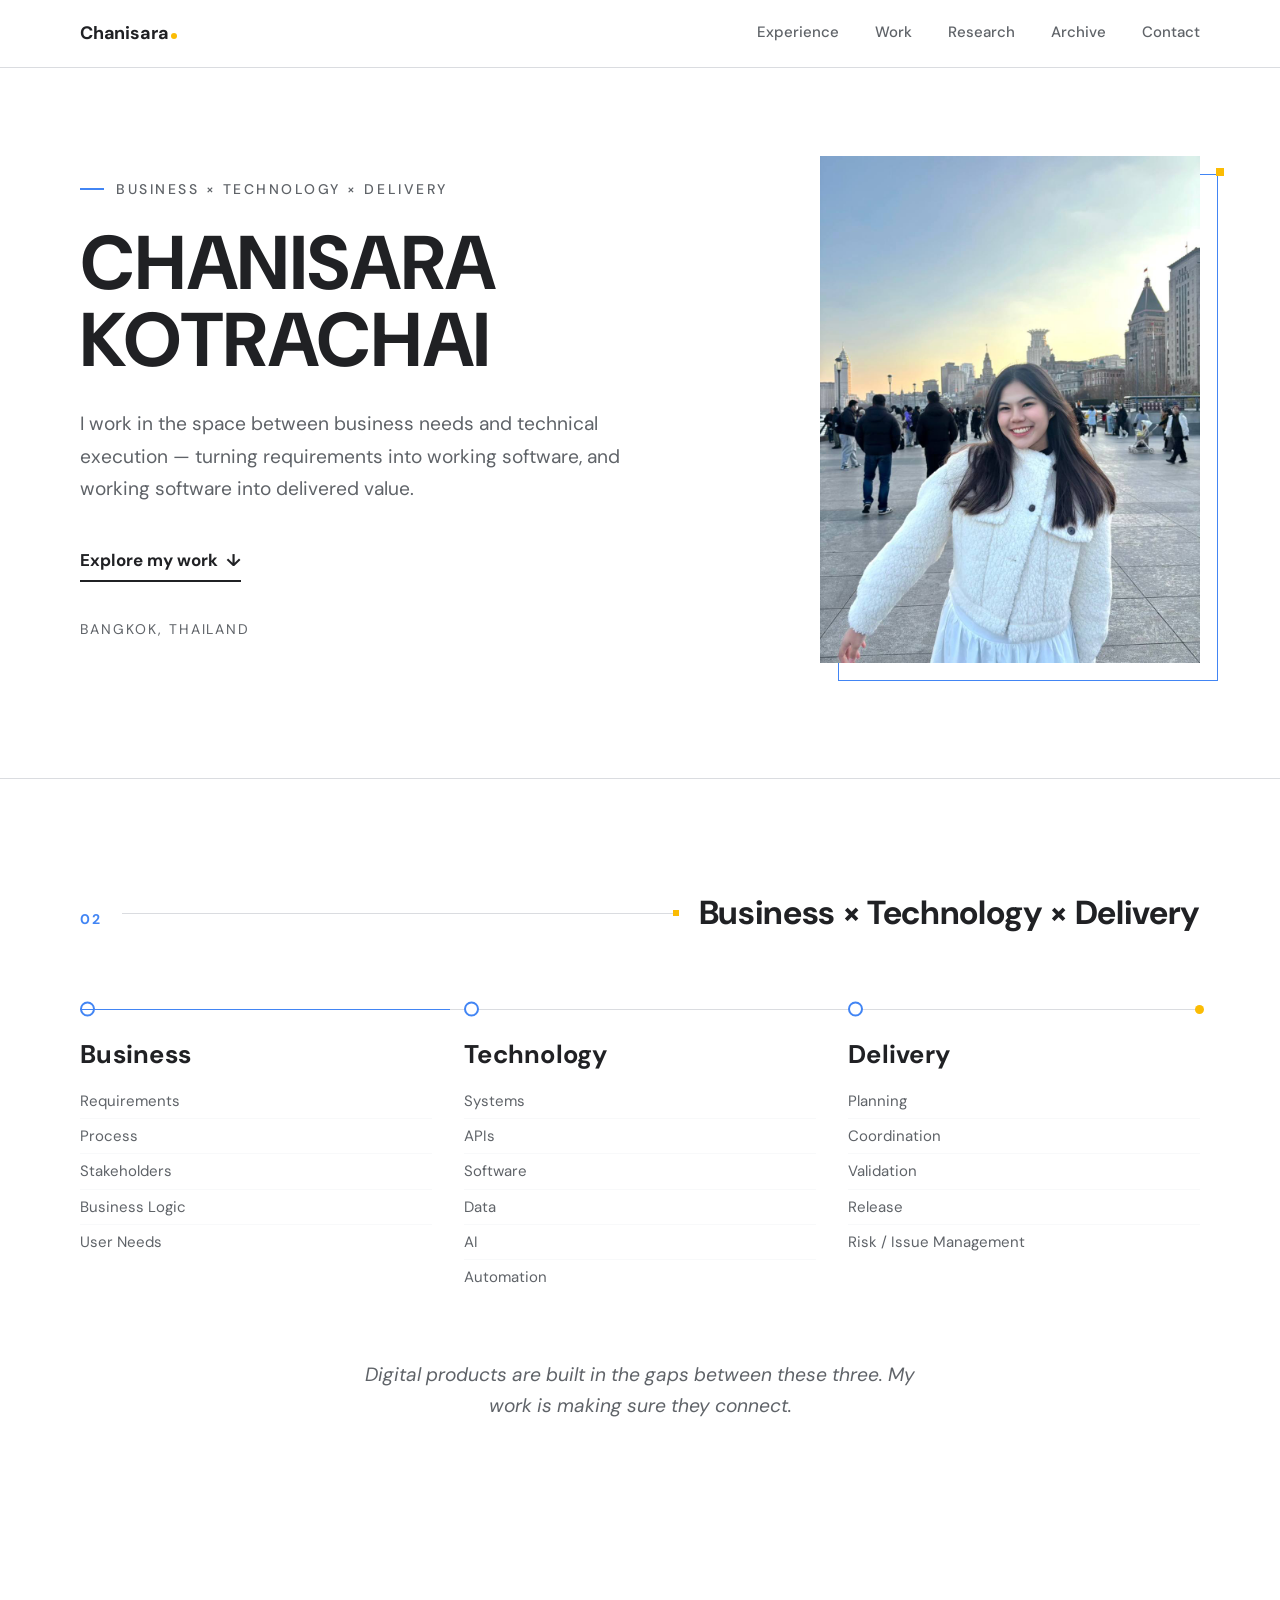
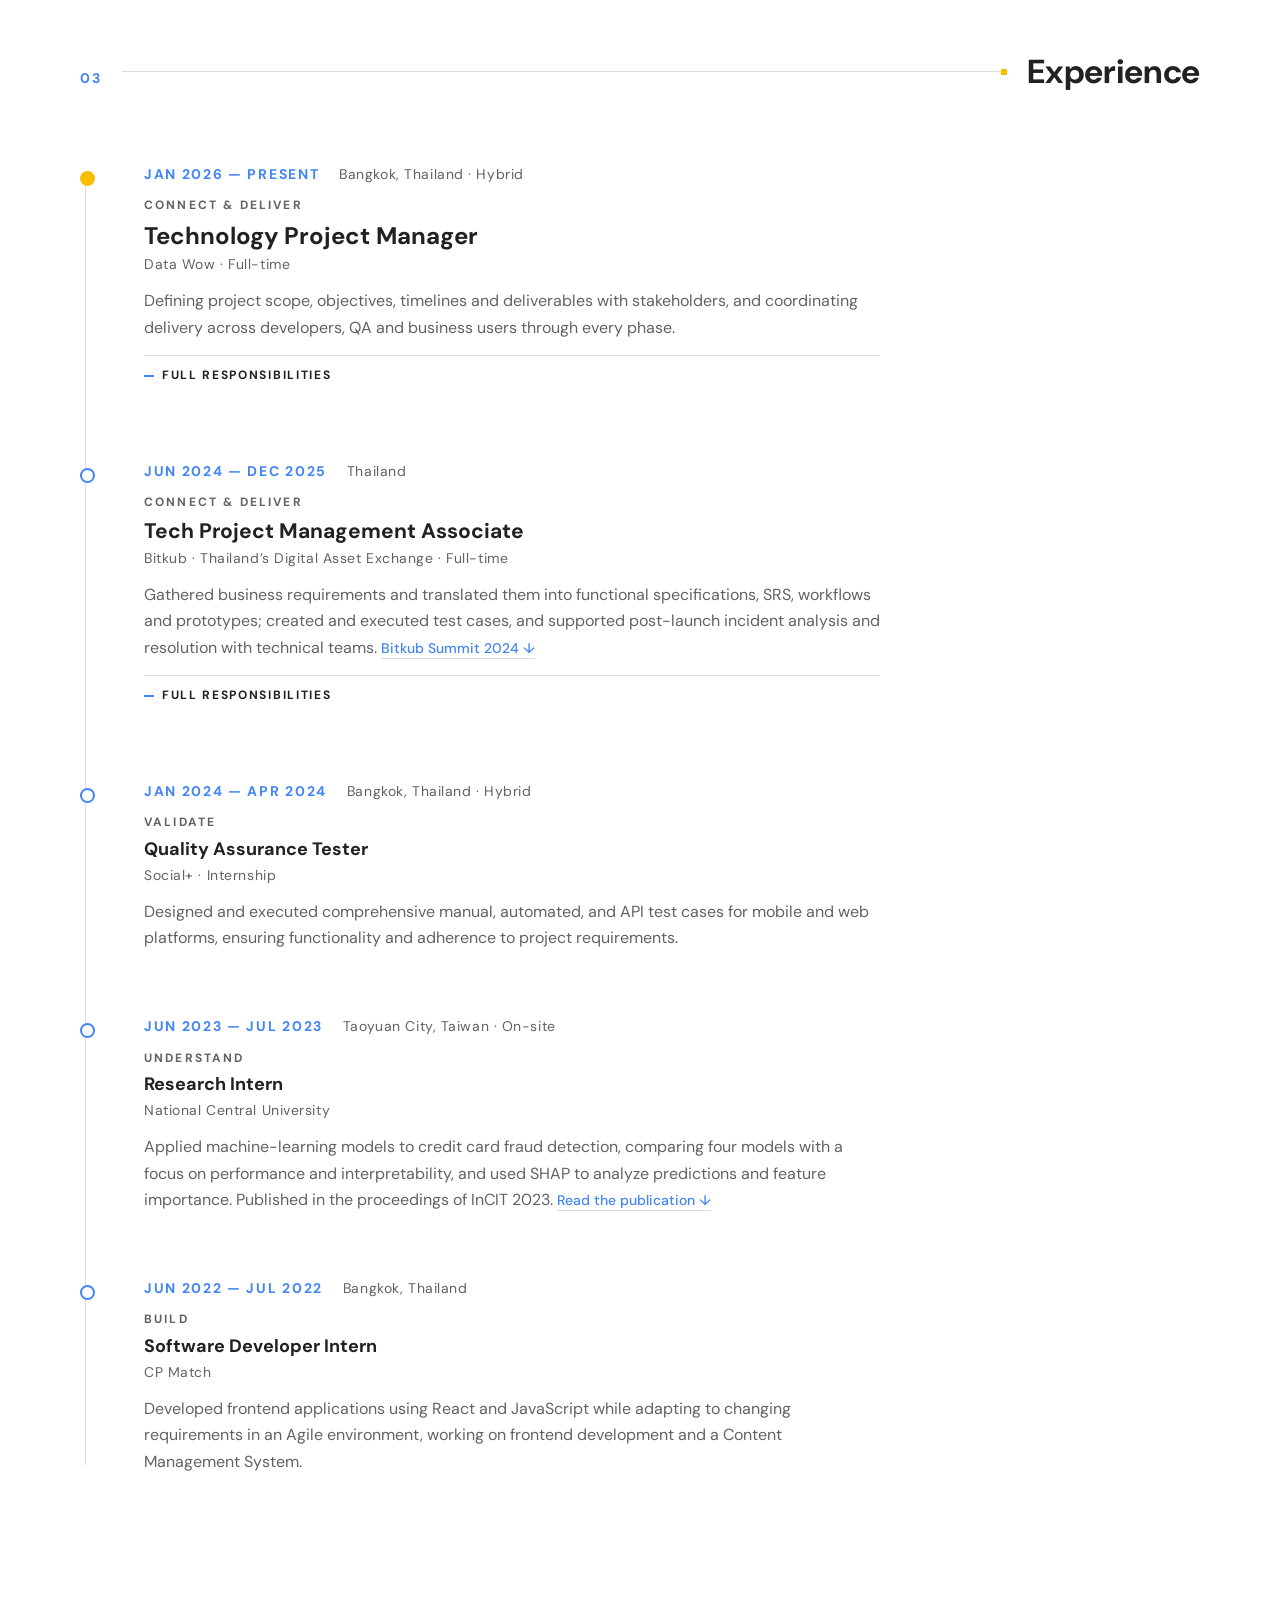
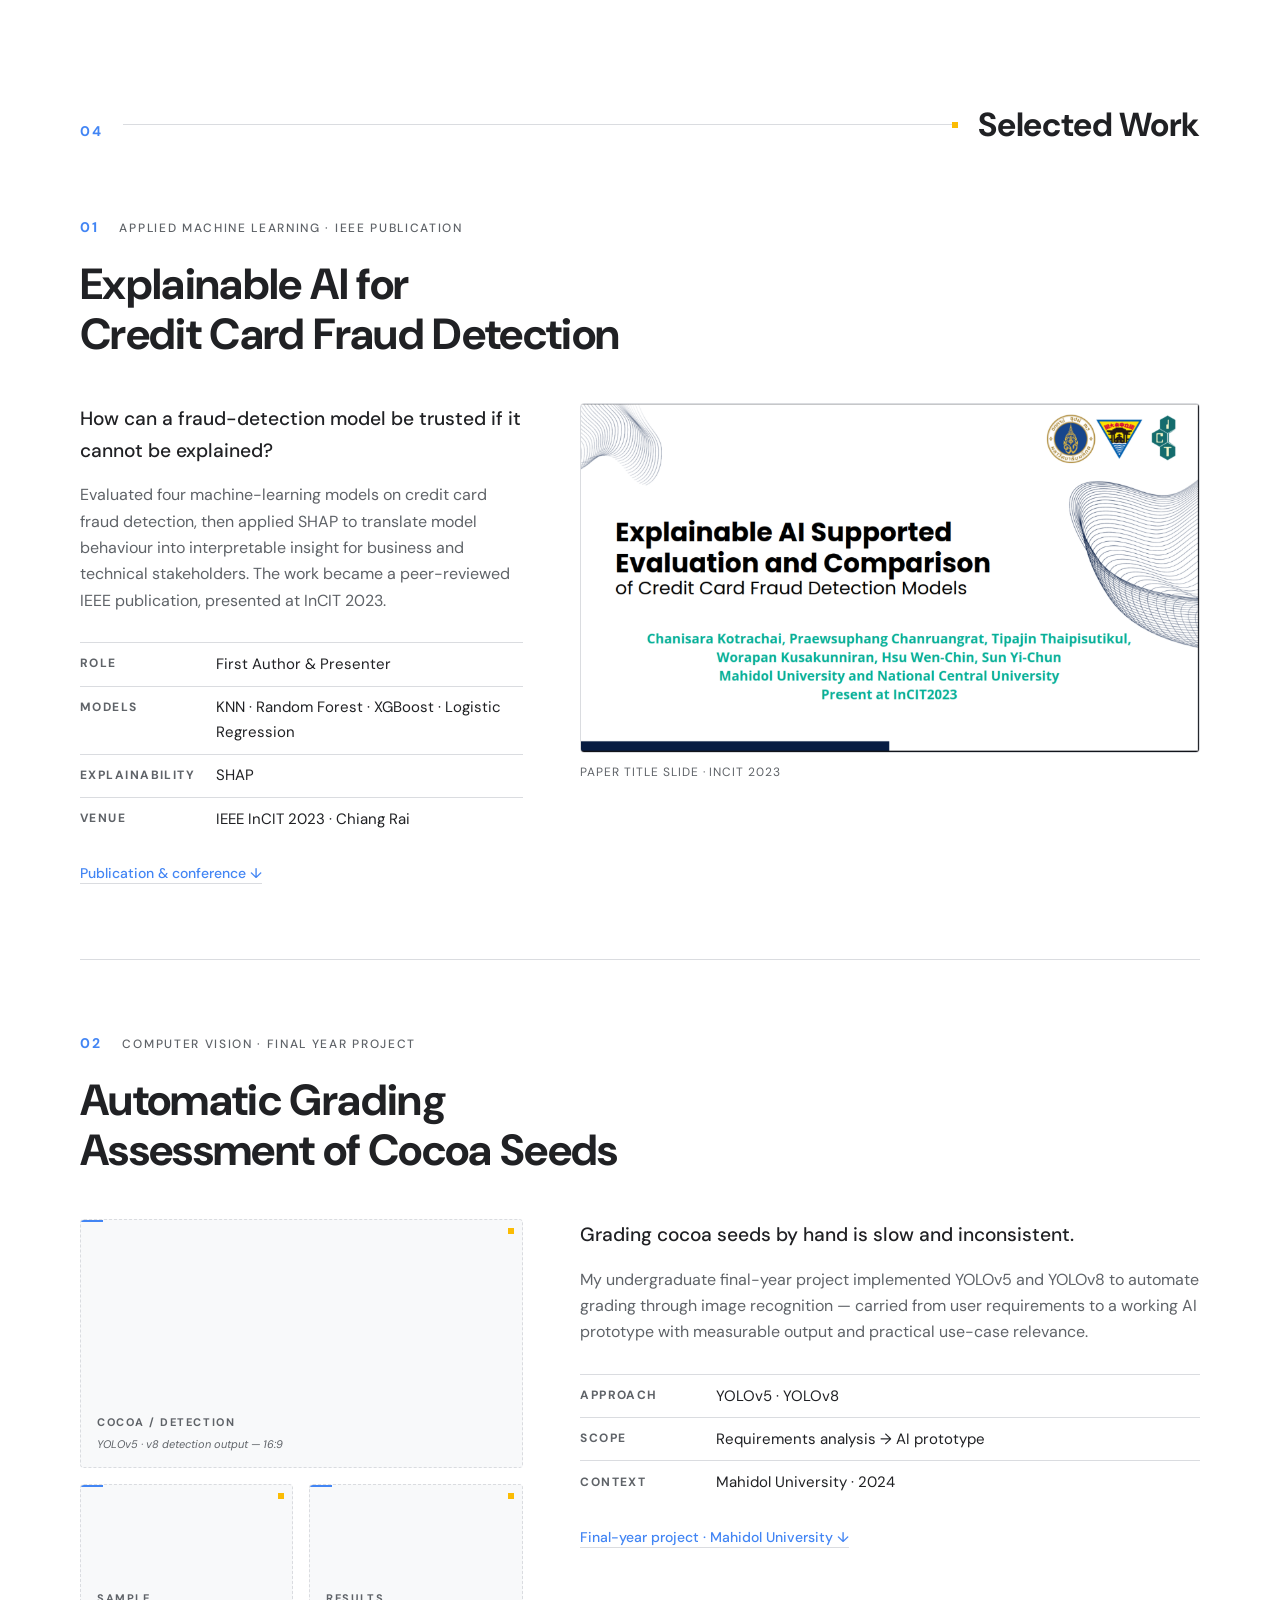
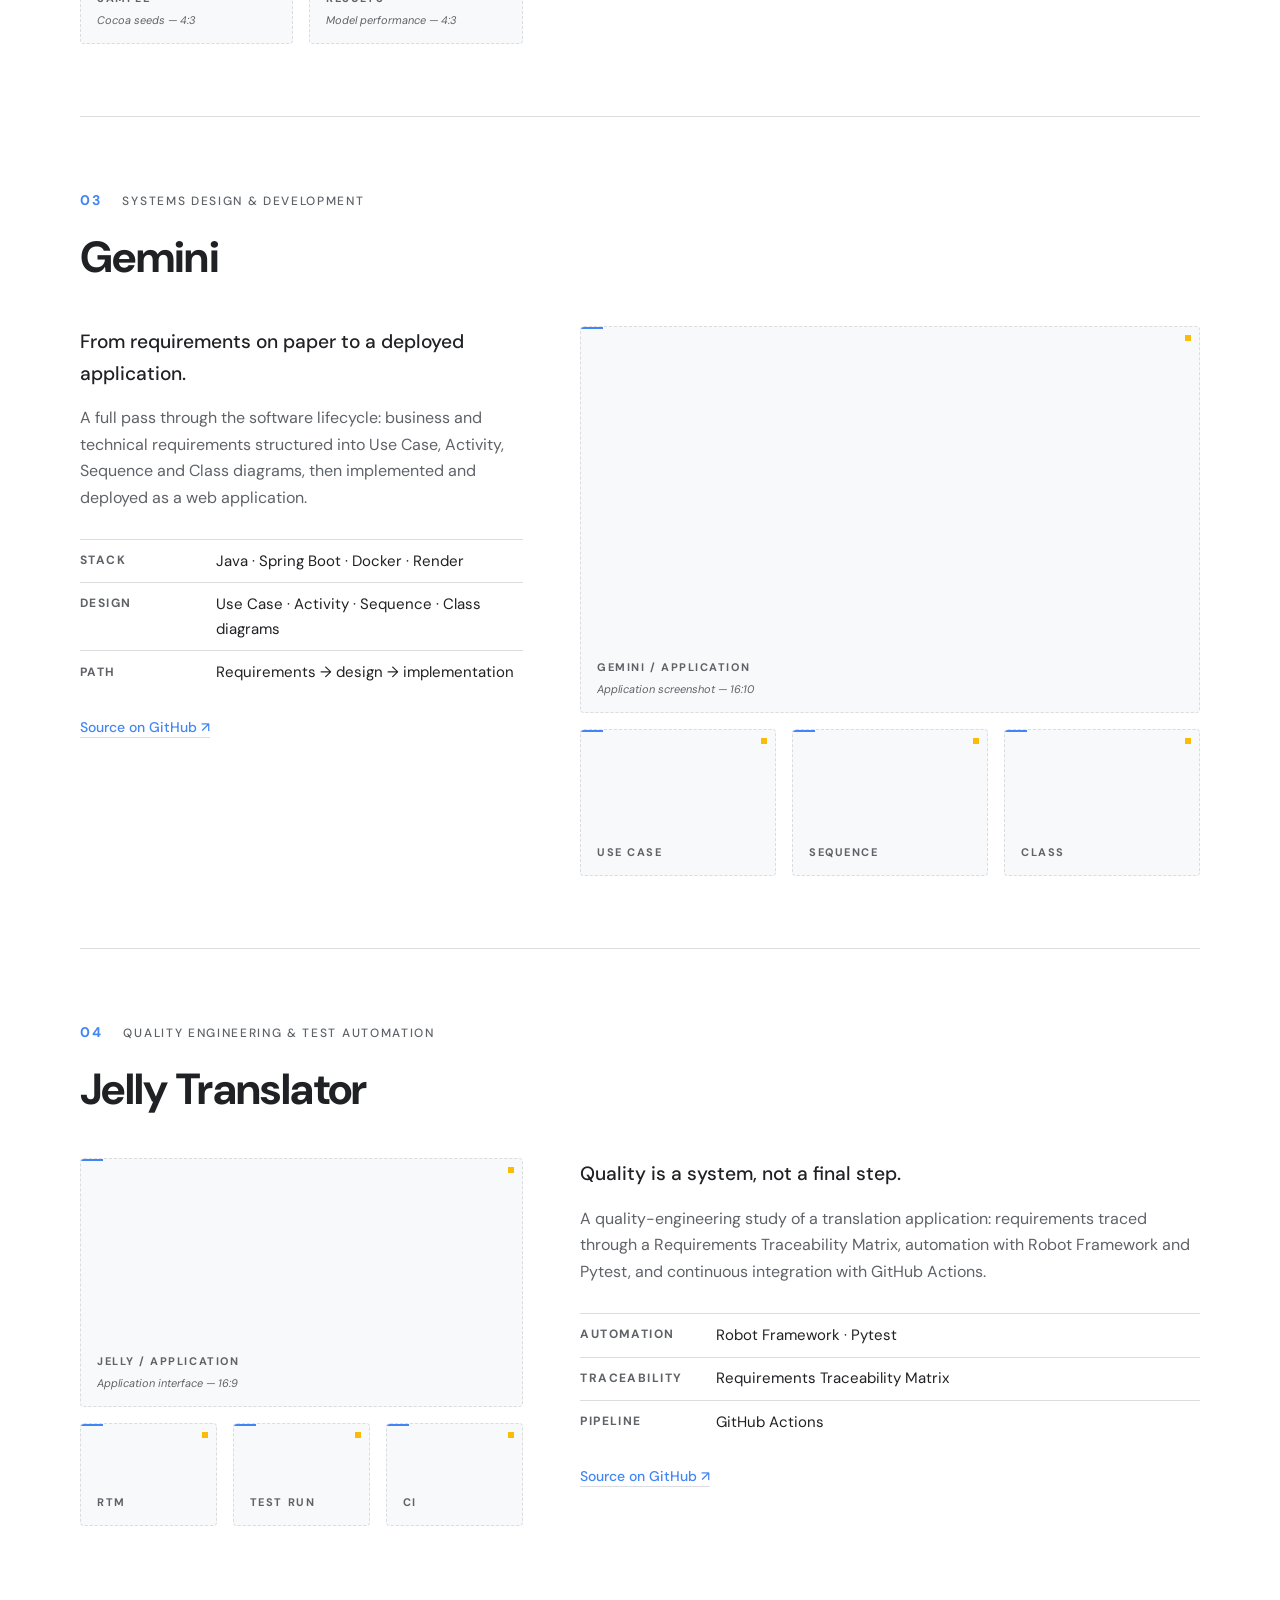
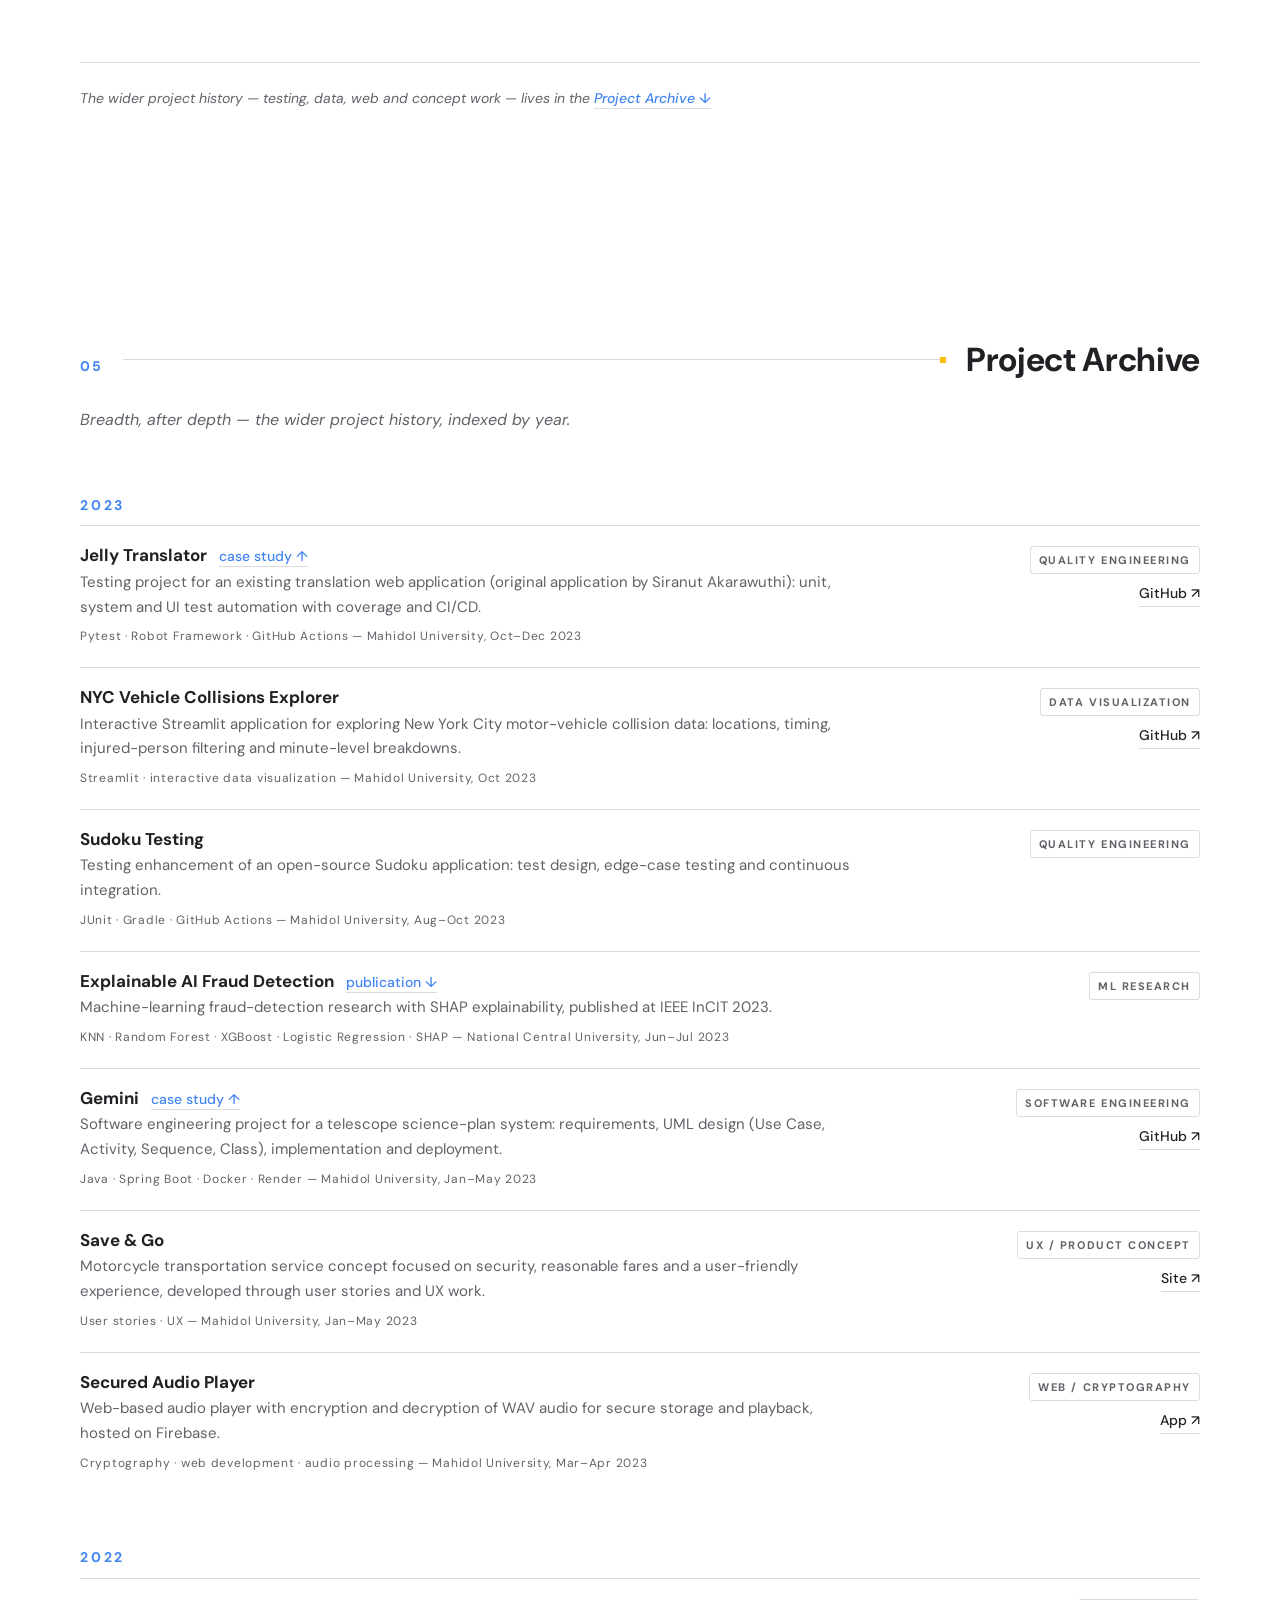
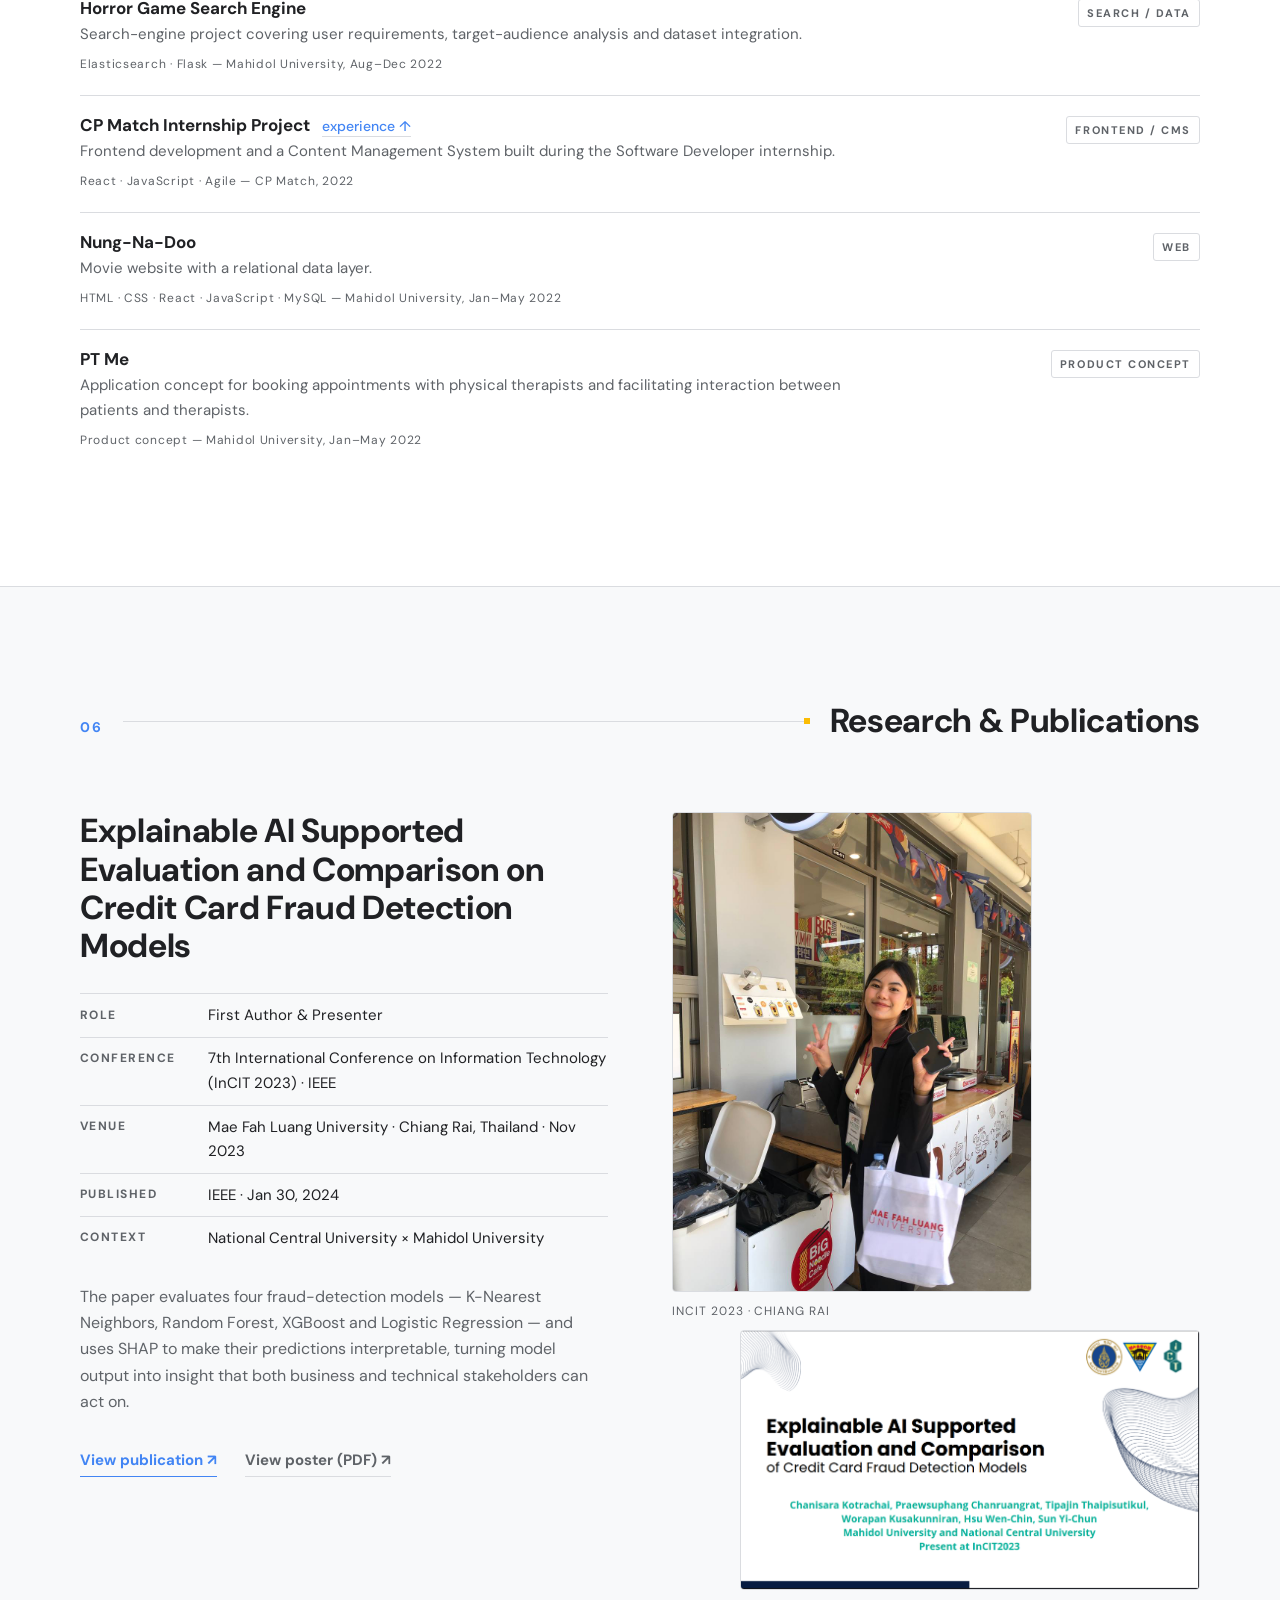
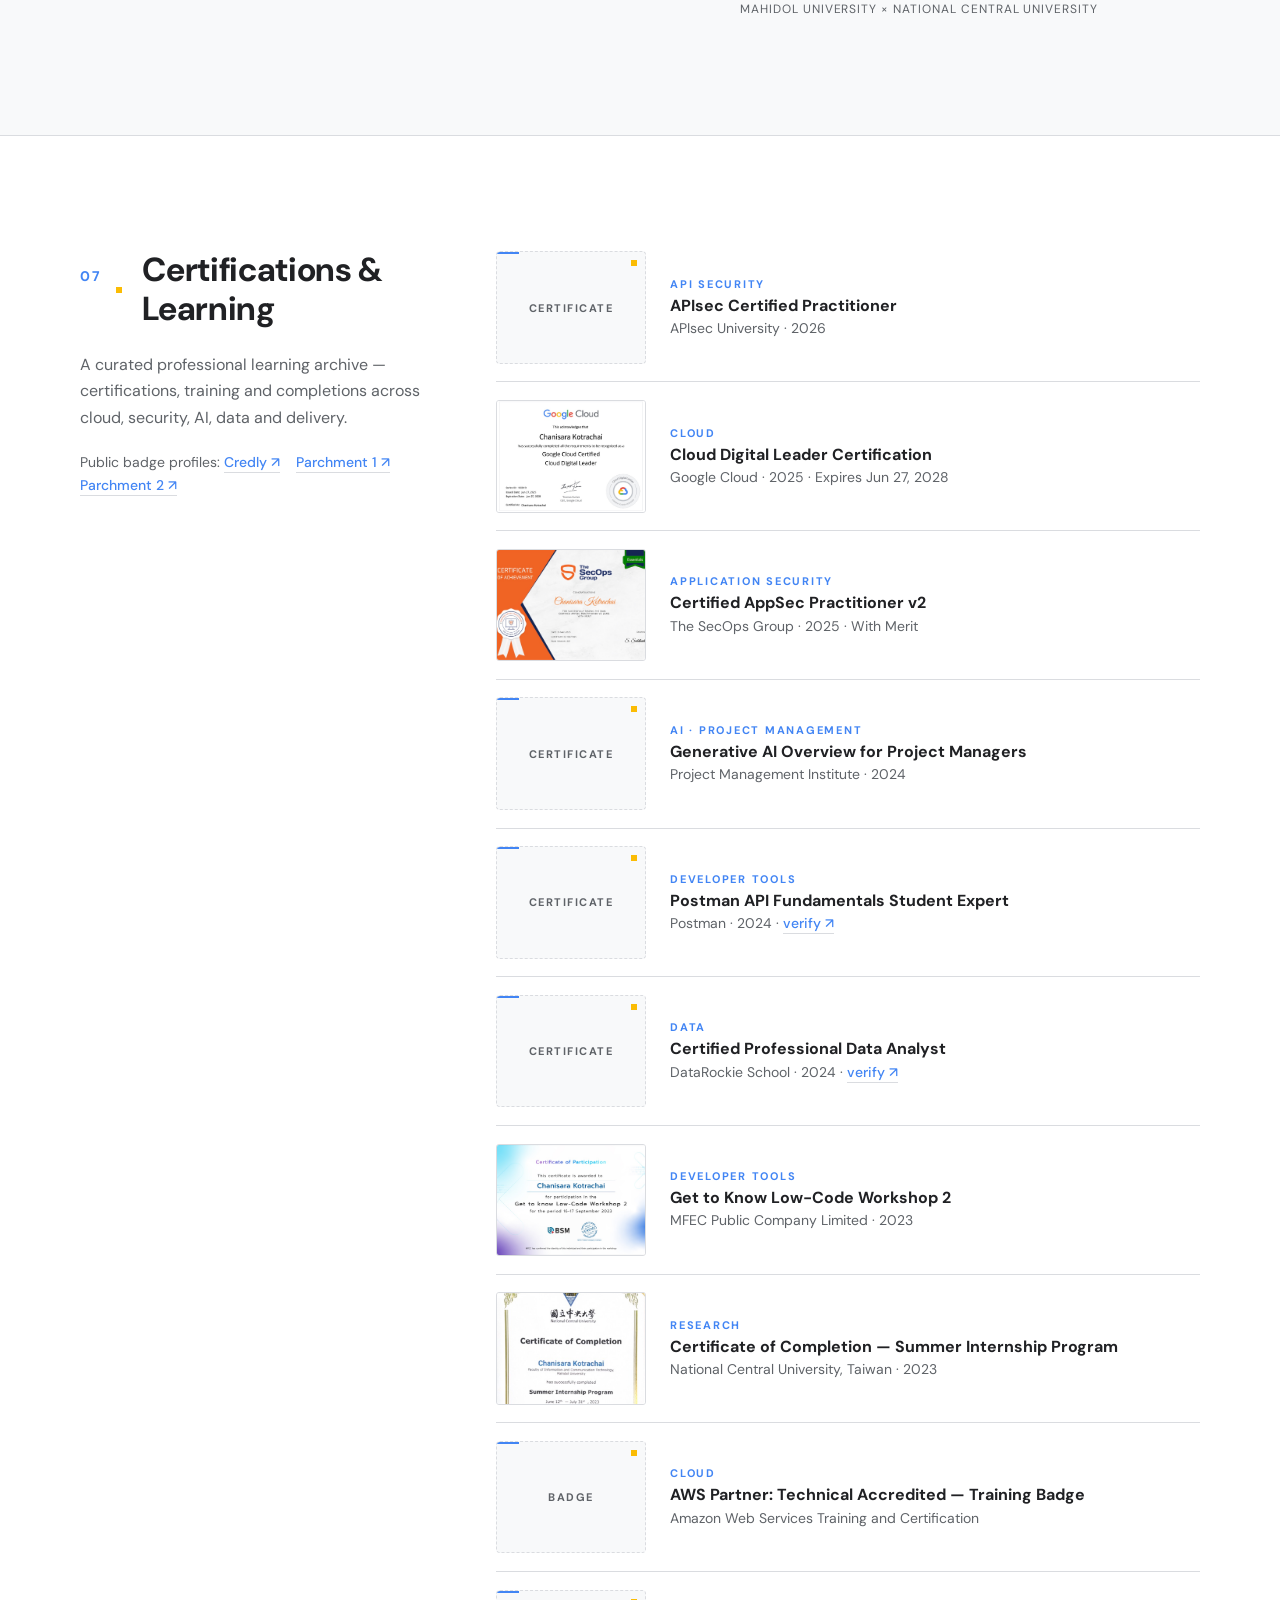
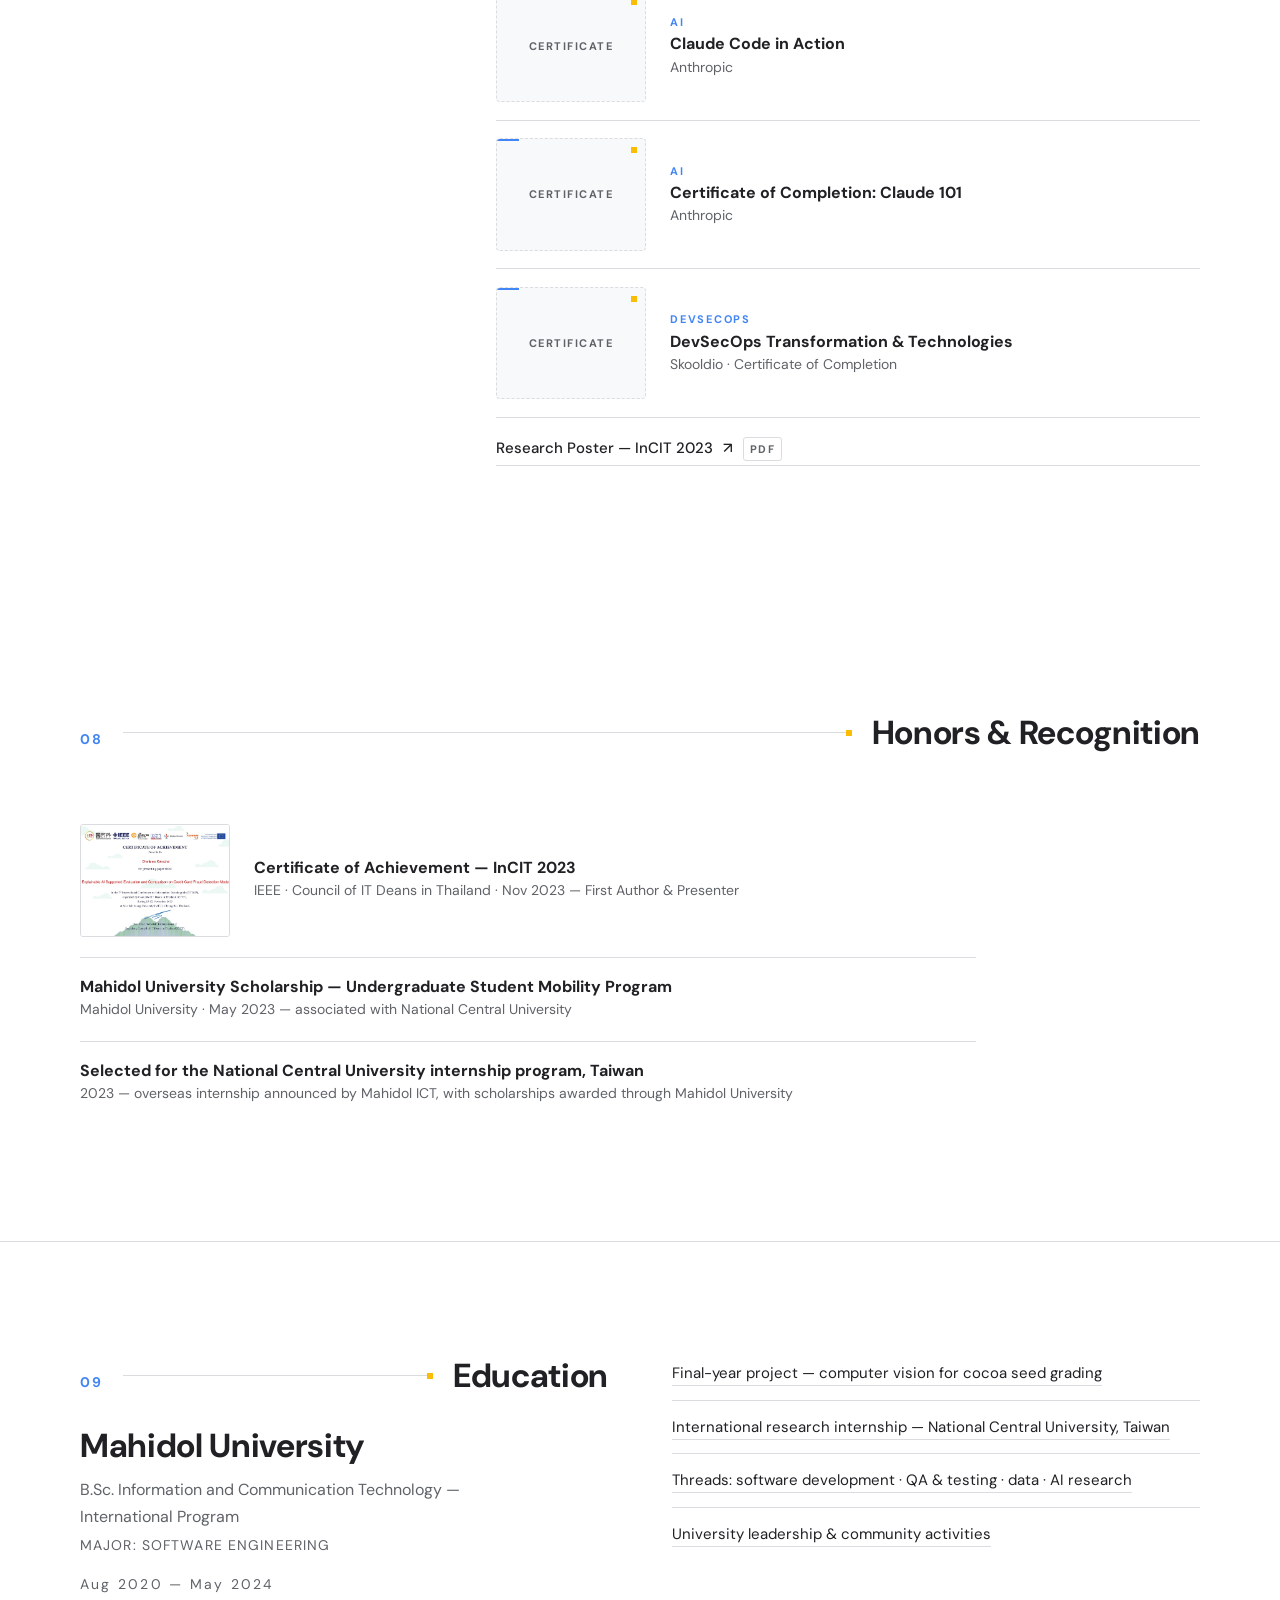
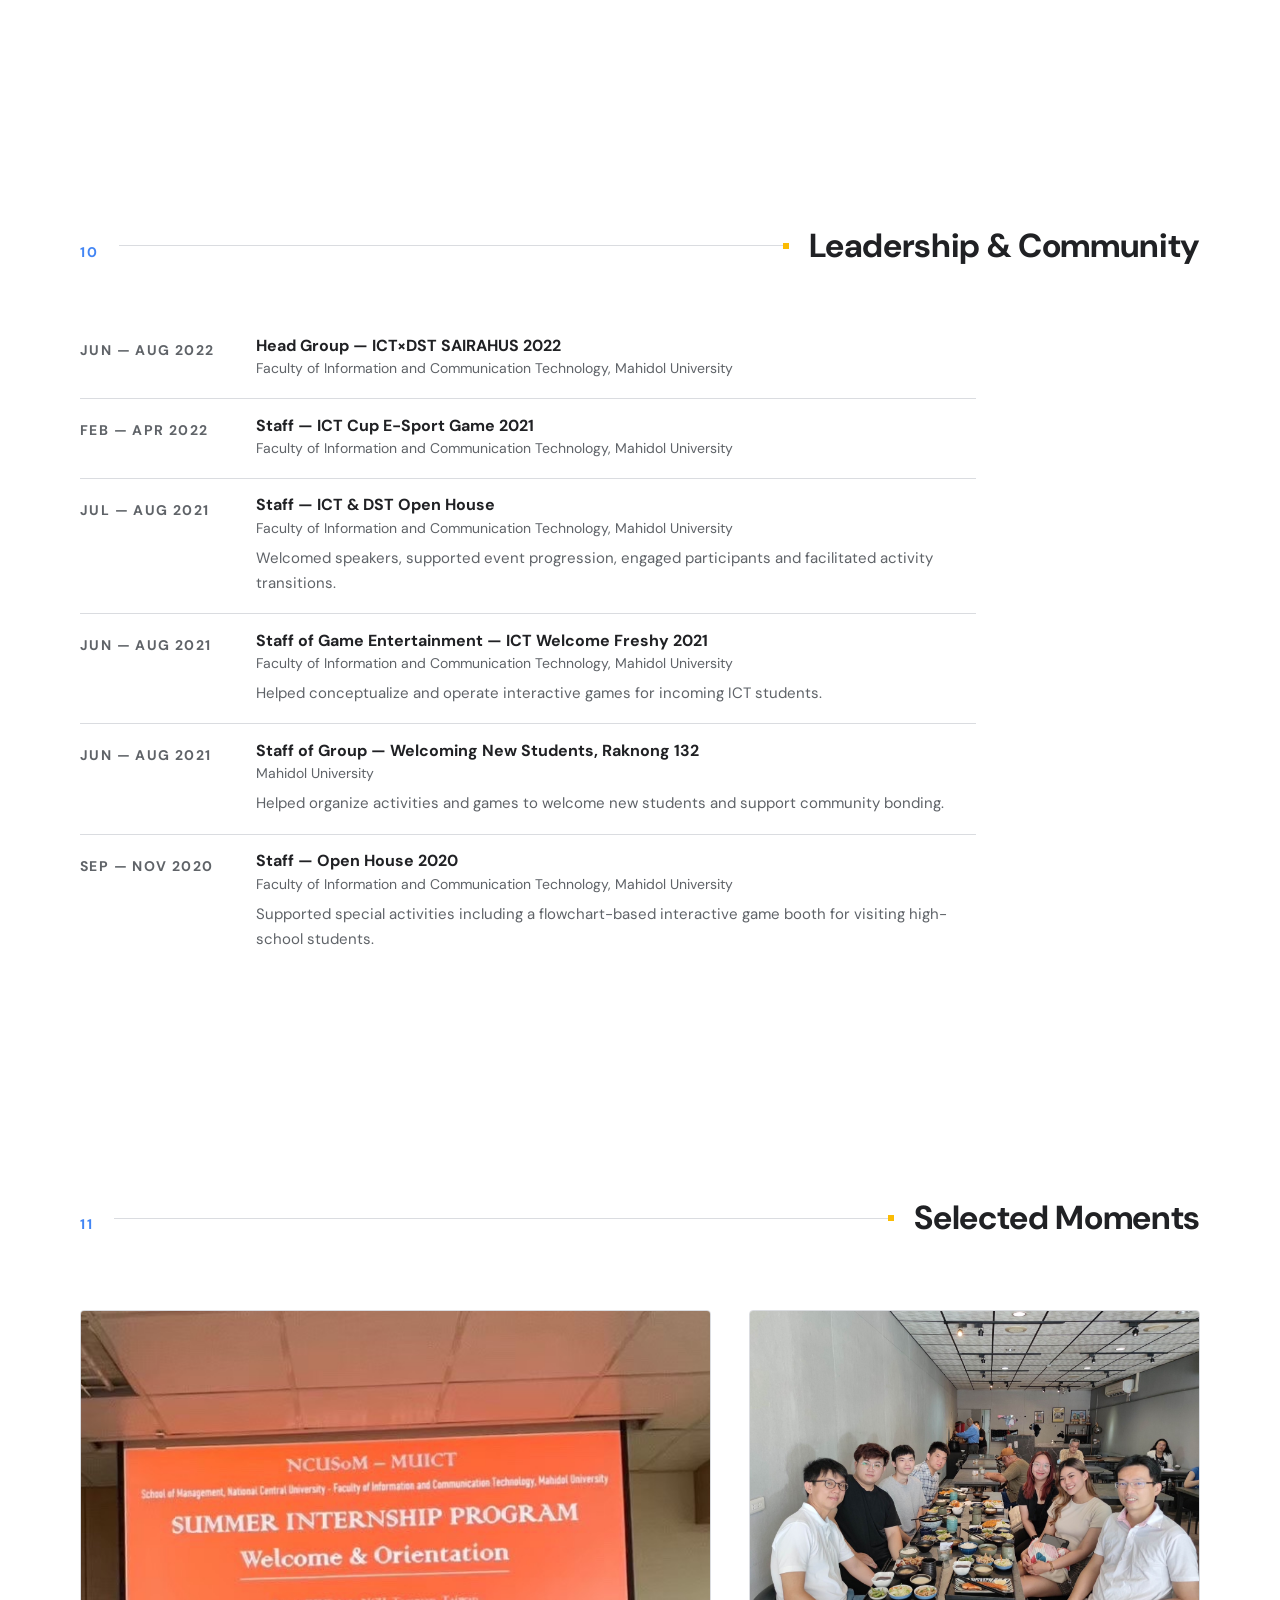
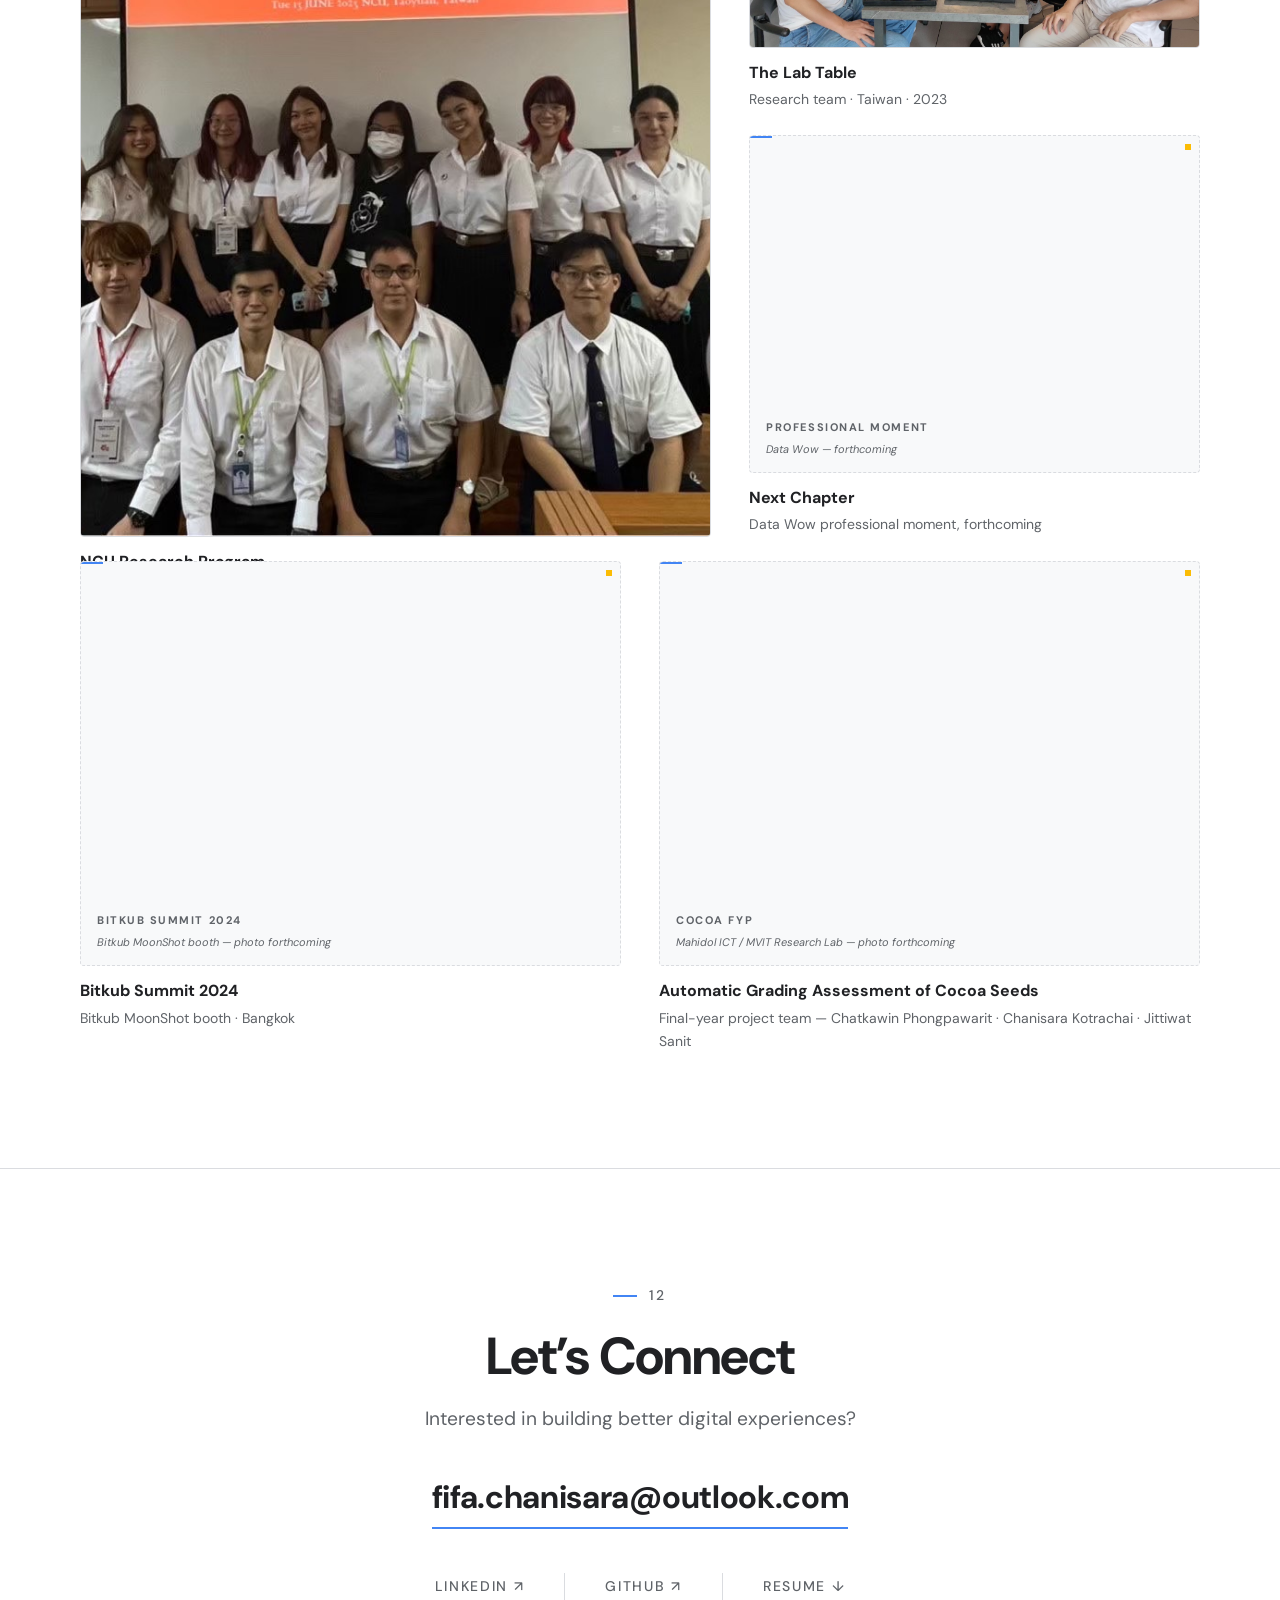
==== commit c677e3c7: "feat: expand portfolio into professional digital archive" ====
--- a/index.html
+++ b/index.html
@@ -6,12 +6,12 @@
 
   <!-- Primary SEO -->
   <title>Chanisara Kotrachai — Business × Technology × Delivery</title>
-  <meta name="description" content="Personal digital exhibition of Chanisara Kotrachai — Business Analyst and Technical Project Manager working across requirements, software, quality and delivery of digital products.">
+  <meta name="description" content="Personal digital exhibition of Chanisara Kotrachai — Technical Project Manager and Business Analyst working across requirements, software, quality, data and AI. Experience, selected work, IEEE research, certifications and professional archive.">
   <link rel="canonical" href="https://itsmefifa.github.io/">
 
   <!-- Open Graph -->
   <meta property="og:title" content="Chanisara Kotrachai — Business × Technology × Delivery">
-  <meta property="og:description" content="A personal digital exhibition: selected work, IEEE research, career story and professional archive of Chanisara Kotrachai.">
+  <meta property="og:description" content="A personal digital exhibition: experience, selected work, IEEE research, certifications, honors and professional archive of Chanisara Kotrachai.">
   <meta property="og:type" content="website">
   <meta property="og:url" content="https://itsmefifa.github.io/">
   <meta property="og:image" content="https://itsmefifa.github.io/assets/og/og-image.png">
@@ -22,7 +22,7 @@
   <!-- Twitter Card -->
   <meta name="twitter:card" content="summary_large_image">
   <meta name="twitter:title" content="Chanisara Kotrachai — Business × Technology × Delivery">
-  <meta name="twitter:description" content="A personal digital exhibition: selected work, IEEE research, career story and professional archive.">
+  <meta name="twitter:description" content="A personal digital exhibition: experience, selected work, IEEE research, certifications, honors and professional archive.">
   <meta name="twitter:image" content="https://itsmefifa.github.io/assets/og/og-image.png">
 
   <!-- Favicon -->
@@ -46,8 +46,8 @@
     <div class="container nav__inner">
       <a href="#top" class="nav__logo">Chanisara<span class="nav__dot" aria-hidden="true"></span></a>
       <nav id="nav-links" class="nav__menu" aria-label="Primary">
+        <a href="#experience" class="nav__link">Experience</a>
         <a href="#work" class="nav__link">Work</a>
-        <a href="#story" class="nav__link">Story</a>
         <a href="#research" class="nav__link">Research</a>
         <a href="#archive" class="nav__link">Archive</a>
         <a href="#contact" class="nav__link">Contact</a>
@@ -95,6 +95,8 @@
               <li>Requirements</li>
               <li>Process</li>
               <li>Stakeholders</li>
+              <li>Business Logic</li>
+              <li>User Needs</li>
             </ul>
           </div>
           <div class="axis__node">
@@ -102,8 +104,10 @@
             <ul class="axis__list">
               <li>Systems</li>
               <li>APIs</li>
-              <li>Data / AI</li>
               <li>Software</li>
+              <li>Data</li>
+              <li>AI</li>
+              <li>Automation</li>
             </ul>
           </div>
           <div class="axis__node">
@@ -113,6 +117,7 @@
               <li>Coordination</li>
               <li>Validation</li>
               <li>Release</li>
+              <li>Risk / Issue Management</li>
             </ul>
           </div>
         </div>
@@ -123,11 +128,131 @@
       </div>
     </section>
 
-    <!-- 03. SELECTED WORK -->
+    <!-- 03. EXPERIENCE -->
+    <section class="section experience" id="experience" aria-labelledby="experience-title">
+      <div class="container">
+        <header class="sec-head">
+          <span class="sec-head__index" aria-hidden="true">03</span>
+          <span class="sec-head__rule" aria-hidden="true"></span>
+          <h2 class="sec-head__title" id="experience-title">Experience</h2>
+        </header>
+
+        <div class="xp-list">
+          <article class="xp xp--now">
+            <div class="xp__when">
+              <p class="xp__dates">Jan 2026 — Present</p>
+              <p class="xp__place">Bangkok, Thailand · Hybrid</p>
+            </div>
+            <div class="xp__body">
+              <p class="xp__verb">Connect &amp; Deliver</p>
+              <h3 class="xp__role">Technology Project Manager</h3>
+              <p class="xp__org">Data Wow · Full-time</p>
+              <p class="xp__summary">
+                Defining project scope, objectives, timelines and deliverables with stakeholders,
+                and coordinating delivery across developers, QA and business users through every phase.
+              </p>
+              <details class="xp__more">
+                <summary>Full responsibilities</summary>
+                <ul>
+                  <li>Defined project scope, objectives, timelines, deliverables, and documentation in collaboration with stakeholders and project teams.</li>
+                  <li>Developed and managed detailed project plans across all phases, including resource planning, milestone tracking, and delivery coordination.</li>
+                  <li>Monitored project progress, dependencies, risks, issues, and blockers, and drove timely resolution to support project success.</li>
+                  <li>Organized project meetings, sprint planning, progress updates, demos, and follow-up actions, ensuring clear communication across stakeholders.</li>
+                  <li>Supported backlog prioritization, change management, process improvement, and project quality throughout the delivery lifecycle.</li>
+                </ul>
+              </details>
+            </div>
+          </article>
+
+          <article class="xp xp--lead">
+            <div class="xp__when">
+              <p class="xp__dates">Jun 2024 — Dec 2025</p>
+              <p class="xp__place">Thailand</p>
+            </div>
+            <div class="xp__body">
+              <p class="xp__verb">Connect &amp; Deliver</p>
+              <h3 class="xp__role">Tech Project Management Associate</h3>
+              <p class="xp__org">Bitkub · Thailand’s Digital Asset Exchange · Full-time</p>
+              <p class="xp__summary">
+                Gathered business requirements and translated them into functional specifications, SRS,
+                workflows and prototypes; created and executed test cases, and supported post-launch
+                incident analysis and resolution with technical teams.
+                <a class="xref" href="#moments">Bitkub Summit 2024 ↓</a>
+              </p>
+              <details class="xp__more">
+                <summary>Full responsibilities</summary>
+                <ul>
+                  <li>Collaborated directly with stakeholders to gather business requirements, translating them into functional specifications and comprehensive project documentation.</li>
+                  <li>Designed and validated functional specifications, system flows, business logic, and user interface design.</li>
+                  <li>Developed detailed workflows and Software Requirements Specifications (SRS) to facilitate implementation.</li>
+                  <li>Created visual mock-ups and prototypes to demonstrate user interface designs, improve stakeholder comprehension, and facilitate feedback.</li>
+                  <li>Developed and executed test cases to validate functionality and alignment with business goals and technical requirements.</li>
+                  <li>Created operational processes including training, demonstrations, and user manuals.</li>
+                  <li>Provided post-launch support through incident analysis, root-cause identification, and technical team coordination for problem resolution.</li>
+                </ul>
+              </details>
+            </div>
+          </article>
+
+          <article class="xp">
+            <div class="xp__when">
+              <p class="xp__dates">Jan 2024 — Apr 2024</p>
+              <p class="xp__place">Bangkok, Thailand · Hybrid</p>
+            </div>
+            <div class="xp__body">
+              <p class="xp__verb">Validate</p>
+              <h3 class="xp__role">Quality Assurance Tester</h3>
+              <p class="xp__org">Social+ · Internship</p>
+              <p class="xp__summary">
+                Designed and executed comprehensive manual, automated, and API test cases for mobile
+                and web platforms, ensuring functionality and adherence to project requirements.
+              </p>
+            </div>
+          </article>
+
+          <article class="xp">
+            <div class="xp__when">
+              <p class="xp__dates">Jun 2023 — Jul 2023</p>
+              <p class="xp__place">Taoyuan City, Taiwan · On-site</p>
+            </div>
+            <div class="xp__body">
+              <p class="xp__verb">Understand</p>
+              <h3 class="xp__role">Research Intern</h3>
+              <p class="xp__org">National Central University</p>
+              <p class="xp__summary">
+                Applied machine-learning models to credit card fraud detection, comparing four models
+                with a focus on performance and interpretability, and used SHAP to analyze predictions
+                and feature importance. Published in the proceedings of InCIT 2023.
+                <a class="xref" href="#research">Read the publication ↓</a>
+              </p>
+            </div>
+          </article>
+
+          <article class="xp">
+            <div class="xp__when">
+              <p class="xp__dates">Jun 2022 — Jul 2022</p>
+              <p class="xp__place">Bangkok, Thailand</p>
+            </div>
+            <div class="xp__body">
+              <p class="xp__verb">Build</p>
+              <h3 class="xp__role">Software Developer Intern</h3>
+              <p class="xp__org">CP Match</p>
+              <p class="xp__summary">
+                Developed frontend applications using React and JavaScript while adapting to changing
+                requirements in an Agile environment, working on frontend development and a Content
+                Management System.
+              </p>
+            </div>
+          </article>
+        </div>
+      </div>
+    </section>
+
+    <!-- 04. SELECTED WORK -->
     <section class="section work" id="work" aria-labelledby="work-title">
       <div class="container">
         <header class="sec-head">
-          <span class="sec-head__index" aria-hidden="true">03</span>
+          <span class="sec-head__index" aria-hidden="true">04</span>
           <span class="sec-head__rule" aria-hidden="true"></span>
           <h2 class="sec-head__title" id="work-title">Selected Work</h2>
         </header>
@@ -153,6 +278,7 @@
                 <div><dt>Explainability</dt><dd>SHAP</dd></div>
                 <div><dt>Venue</dt><dd>IEEE InCIT 2023 · Chiang Rai</dd></div>
               </dl>
+              <p class="project__xref"><a class="xref" href="#research">Publication &amp; conference ↓</a></p>
             </div>
             <figure class="project__media">
               <img src="/assets/projects/fraud-detection/visualization.png"
@@ -183,6 +309,7 @@
                 <div><dt>Scope</dt><dd>Requirements analysis → AI prototype</dd></div>
                 <div><dt>Context</dt><dd>Mahidol University · 2024</dd></div>
               </dl>
+              <p class="project__xref"><a class="xref" href="#education">Final-year project · Mahidol University ↓</a></p>
             </div>
             <div class="project__media">
               <div class="project__cluster">
@@ -232,14 +359,15 @@
               <p class="project__lede">From requirements on paper to a deployed application.</p>
               <p class="project__body-text">
                 A full pass through the software lifecycle: business and technical requirements
-                structured into Use Case, Sequence and Class diagrams, then implemented and
-                deployed as a web application.
+                structured into Use Case, Activity, Sequence and Class diagrams, then implemented
+                and deployed as a web application.
               </p>
               <dl class="project__meta">
                 <div><dt>Stack</dt><dd>Java · Spring Boot · Docker · Render</dd></div>
-                <div><dt>Design</dt><dd>Use Case · Sequence · Class diagrams</dd></div>
+                <div><dt>Design</dt><dd>Use Case · Activity · Sequence · Class diagrams</dd></div>
                 <div><dt>Path</dt><dd>Requirements → design → implementation</dd></div>
               </dl>
+              <p class="project__xref"><a class="xref" href="https://github.com/itsmefifa/ITCS431_Software-Design-and-Development" target="_blank" rel="noopener noreferrer">Source on GitHub ↗</a></p>
             </div>
             <div class="project__media">
               <div class="project__cluster">
@@ -303,6 +431,7 @@
                 <div><dt>Traceability</dt><dd>Requirements Traceability Matrix</dd></div>
                 <div><dt>Pipeline</dt><dd>GitHub Actions</dd></div>
               </dl>
+              <p class="project__xref"><a class="xref" href="https://github.com/itsmefifa/2023-ITCS473-GluayGluay" target="_blank" rel="noopener noreferrer">Source on GitHub ↗</a></p>
             </div>
             <div class="project__media">
               <div class="project__cluster">
@@ -347,19 +476,158 @@
         </article>
 
         <p class="work__more">
-          Other explorations — <span class="work__more-name">NYC Vehicle Collisions Explorer</span>,
-          an interactive look at New York City collision data. Documentation forthcoming.
+          The wider project history — testing, data, web and concept work — lives in the
+          <a class="xref" href="#archive">Project Archive ↓</a>
         </p>
       </div>
     </section>
 
-    <!-- 04. RESEARCH -->
+    <!-- 05. PROJECT ARCHIVE -->
+    <section class="section catalog" id="archive" aria-labelledby="archive-title">
+      <div class="container">
+        <header class="sec-head">
+          <span class="sec-head__index" aria-hidden="true">05</span>
+          <span class="sec-head__rule" aria-hidden="true"></span>
+          <h2 class="sec-head__title" id="archive-title">Project Archive</h2>
+        </header>
+        <p class="catalog__lede">Breadth, after depth — the wider project history, indexed by year.</p>
+
+        <div class="catalog__group">
+          <h3 class="catalog__year">2023</h3>
+          <ul class="catalog__list">
+            <li class="catalog__row">
+              <div class="catalog__main">
+                <h4 class="catalog__name">Jelly Translator <a class="xref" href="#project-jelly">case study ↑</a></h4>
+                <p class="catalog__desc">Testing project for an existing translation web application (original application by Siranut Akarawuthi): unit, system and UI test automation with coverage and CI/CD.</p>
+                <p class="catalog__stack">Pytest · Robot Framework · GitHub Actions — Mahidol University, Oct–Dec 2023</p>
+              </div>
+              <div class="catalog__side">
+                <span class="catalog__domain">Quality Engineering</span>
+                <a class="catalog__link" href="https://github.com/itsmefifa/2023-ITCS473-GluayGluay" target="_blank" rel="noopener noreferrer">GitHub <span aria-hidden="true">↗</span></a>
+              </div>
+            </li>
+            <li class="catalog__row">
+              <div class="catalog__main">
+                <h4 class="catalog__name">NYC Vehicle Collisions Explorer</h4>
+                <p class="catalog__desc">Interactive Streamlit application for exploring New York City motor-vehicle collision data: locations, timing, injured-person filtering and minute-level breakdowns.</p>
+                <p class="catalog__stack">Streamlit · interactive data visualization — Mahidol University, Oct 2023</p>
+              </div>
+              <div class="catalog__side">
+                <span class="catalog__domain">Data Visualization</span>
+                <a class="catalog__link" href="https://github.com/itsmefifa/NYC-Vehicle-Collisions" target="_blank" rel="noopener noreferrer">GitHub <span aria-hidden="true">↗</span></a>
+              </div>
+            </li>
+            <li class="catalog__row">
+              <div class="catalog__main">
+                <h4 class="catalog__name">Sudoku Testing</h4>
+                <p class="catalog__desc">Testing enhancement of an open-source Sudoku application: test design, edge-case testing and continuous integration.</p>
+                <p class="catalog__stack">JUnit · Gradle · GitHub Actions — Mahidol University, Aug–Oct 2023</p>
+              </div>
+              <div class="catalog__side">
+                <span class="catalog__domain">Quality Engineering</span>
+              </div>
+            </li>
+            <li class="catalog__row">
+              <div class="catalog__main">
+                <h4 class="catalog__name">Explainable AI Fraud Detection <a class="xref" href="#research">publication ↓</a></h4>
+                <p class="catalog__desc">Machine-learning fraud-detection research with SHAP explainability, published at IEEE InCIT 2023.</p>
+                <p class="catalog__stack">KNN · Random Forest · XGBoost · Logistic Regression · SHAP — National Central University, Jun–Jul 2023</p>
+              </div>
+              <div class="catalog__side">
+                <span class="catalog__domain">ML Research</span>
+              </div>
+            </li>
+            <li class="catalog__row">
+              <div class="catalog__main">
+                <h4 class="catalog__name">Gemini <a class="xref" href="#project-gemini">case study ↑</a></h4>
+                <p class="catalog__desc">Software engineering project for a telescope science-plan system: requirements, UML design (Use Case, Activity, Sequence, Class), implementation and deployment.</p>
+                <p class="catalog__stack">Java · Spring Boot · Docker · Render — Mahidol University, Jan–May 2023</p>
+              </div>
+              <div class="catalog__side">
+                <span class="catalog__domain">Software Engineering</span>
+                <a class="catalog__link" href="https://github.com/itsmefifa/ITCS431_Software-Design-and-Development" target="_blank" rel="noopener noreferrer">GitHub <span aria-hidden="true">↗</span></a>
+              </div>
+            </li>
+            <li class="catalog__row">
+              <div class="catalog__main">
+                <h4 class="catalog__name">Save &amp; Go</h4>
+                <p class="catalog__desc">Motorcycle transportation service concept focused on security, reasonable fares and a user-friendly experience, developed through user stories and UX work.</p>
+                <p class="catalog__stack">User stories · UX — Mahidol University, Jan–May 2023</p>
+              </div>
+              <div class="catalog__side">
+                <span class="catalog__domain">UX / Product Concept</span>
+                <a class="catalog__link" href="https://sites.google.com/student.mahidol.edu/safeandgophase4/home" target="_blank" rel="noopener noreferrer">Site <span aria-hidden="true">↗</span></a>
+              </div>
+            </li>
+            <li class="catalog__row">
+              <div class="catalog__main">
+                <h4 class="catalog__name">Secured Audio Player</h4>
+                <p class="catalog__desc">Web-based audio player with encryption and decryption of WAV audio for secure storage and playback, hosted on Firebase.</p>
+                <p class="catalog__stack">Cryptography · web development · audio processing — Mahidol University, Mar–Apr 2023</p>
+              </div>
+              <div class="catalog__side">
+                <span class="catalog__domain">Web / Cryptography</span>
+                <a class="catalog__link" href="https://audioplayer-49127.web.app/" target="_blank" rel="noopener noreferrer">App <span aria-hidden="true">↗</span></a>
+              </div>
+            </li>
+          </ul>
+        </div>
+
+        <div class="catalog__group">
+          <h3 class="catalog__year">2022</h3>
+          <ul class="catalog__list">
+            <li class="catalog__row">
+              <div class="catalog__main">
+                <h4 class="catalog__name">Horror Game Search Engine</h4>
+                <p class="catalog__desc">Search-engine project covering user requirements, target-audience analysis and dataset integration.</p>
+                <p class="catalog__stack">Elasticsearch · Flask — Mahidol University, Aug–Dec 2022</p>
+              </div>
+              <div class="catalog__side">
+                <span class="catalog__domain">Search / Data</span>
+              </div>
+            </li>
+            <li class="catalog__row">
+              <div class="catalog__main">
+                <h4 class="catalog__name">CP Match Internship Project <a class="xref" href="#experience">experience ↑</a></h4>
+                <p class="catalog__desc">Frontend development and a Content Management System built during the Software Developer internship.</p>
+                <p class="catalog__stack">React · JavaScript · Agile — CP Match, 2022</p>
+              </div>
+              <div class="catalog__side">
+                <span class="catalog__domain">Frontend / CMS</span>
+              </div>
+            </li>
+            <li class="catalog__row">
+              <div class="catalog__main">
+                <h4 class="catalog__name">Nung-Na-Doo</h4>
+                <p class="catalog__desc">Movie website with a relational data layer.</p>
+                <p class="catalog__stack">HTML · CSS · React · JavaScript · MySQL — Mahidol University, Jan–May 2022</p>
+              </div>
+              <div class="catalog__side">
+                <span class="catalog__domain">Web</span>
+              </div>
+            </li>
+            <li class="catalog__row">
+              <div class="catalog__main">
+                <h4 class="catalog__name">PT Me</h4>
+                <p class="catalog__desc">Application concept for booking appointments with physical therapists and facilitating interaction between patients and therapists.</p>
+                <p class="catalog__stack">Product concept — Mahidol University, Jan–May 2022</p>
+              </div>
+              <div class="catalog__side">
+                <span class="catalog__domain">Product Concept</span>
+              </div>
+            </li>
+          </ul>
+        </div>
+      </div>
+    </section>
+
+    <!-- 06. RESEARCH & PUBLICATIONS -->
     <section class="section research" id="research" aria-labelledby="research-title">
       <div class="container">
         <header class="sec-head">
-          <span class="sec-head__index" aria-hidden="true">04</span>
+          <span class="sec-head__index" aria-hidden="true">06</span>
           <span class="sec-head__rule" aria-hidden="true"></span>
-          <h2 class="sec-head__title" id="research-title">Research</h2>
+          <h2 class="sec-head__title" id="research-title">Research &amp; Publications</h2>
         </header>
         <div class="research__grid">
           <div class="research__text">
@@ -370,11 +638,13 @@
               <div><dt>Role</dt><dd>First Author &amp; Presenter</dd></div>
               <div><dt>Conference</dt><dd>7th International Conference on Information Technology (InCIT 2023) · IEEE</dd></div>
               <div><dt>Venue</dt><dd>Mae Fah Luang University · Chiang Rai, Thailand · Nov 2023</dd></div>
+              <div><dt>Published</dt><dd>IEEE · Jan 30, 2024</dd></div>
+              <div><dt>Context</dt><dd>National Central University × Mahidol University</dd></div>
             </dl>
             <p class="research__note">
-              The paper evaluates four fraud-detection models and uses SHAP to make their predictions
-              interpretable — turning model output into insight that both business and technical
-              stakeholders can act on.
+              The paper evaluates four fraud-detection models — K-Nearest Neighbors, Random Forest,
+              XGBoost and Logistic Regression — and uses SHAP to make their predictions interpretable,
+              turning model output into insight that both business and technical stakeholders can act on.
             </p>
             <p class="research__links">
               <a href="https://doi.org/10.1109/InCIT60207.2023.10413100" target="_blank" rel="noopener noreferrer" class="research__link">View publication <span aria-hidden="true">↗</span></a>
@@ -399,189 +669,188 @@
       </div>
     </section>
 
-    <!-- 05. CAREER STORY -->
-    <section class="section story" id="story" aria-labelledby="story-title">
-      <div class="container">
-        <header class="sec-head">
-          <span class="sec-head__index" aria-hidden="true">05</span>
-          <span class="sec-head__rule" aria-hidden="true"></span>
-          <h2 class="sec-head__title" id="story-title">Career Story</h2>
-        </header>
-
-        <ol class="story__list">
-          <li class="chapter">
-            <p class="chapter__verb"><span class="chapter__no" aria-hidden="true">01</span>Build</p>
-            <div class="chapter__body">
-              <h3 class="chapter__role">Software Developer Intern</h3>
-              <p class="chapter__org">CP Match · Bangkok — Jun–Jul 2022</p>
-              <p class="chapter__text">
-                Developed front-end applications with React and JavaScript in an Agile team,
-                adapting to evolving business requirements — and learning how software actually gets built.
-              </p>
-            </div>
-          </li>
-
-          <li class="chapter">
-            <p class="chapter__verb"><span class="chapter__no" aria-hidden="true">02</span>Understand</p>
-            <div class="chapter__body">
-              <h3 class="chapter__role">Research Intern</h3>
-              <p class="chapter__org">National Central University · Taoyuan, Taiwan — Jun–Jul 2023</p>
-              <p class="chapter__text">
-                Evaluated machine-learning models for credit card fraud detection and applied SHAP
-                for interpretability. The research became a peer-reviewed IEEE publication.
-              </p>
-            </div>
-          </li>
-
-          <li class="chapter">
-            <p class="chapter__verb"><span class="chapter__no" aria-hidden="true">03</span>Validate</p>
-            <div class="chapter__body">
-              <h3 class="chapter__role">Quality Assurance Tester Intern</h3>
-              <p class="chapter__org">Social+ (formerly Amity) · Bangkok — Jan–Apr 2024</p>
-              <p class="chapter__text">
-                Designed and executed manual, automated and API test cases across mobile and web
-                platforms; documented defects and supported release readiness.
-              </p>
-            </div>
-          </li>
-
-          <li class="chapter chapter--lead">
-            <p class="chapter__verb"><span class="chapter__no" aria-hidden="true">04</span>Connect &amp; Deliver</p>
-            <div class="chapter__body">
-              <h3 class="chapter__role">Technology Project Manager</h3>
-              <p class="chapter__org">Data Wow · Bangkok — Jan 2026 – Present</p>
-              <p class="chapter__text">
-                Leading requirement discussions with business and technical teams, translating needs
-                into functional requirements and implementation plans, and coordinating delivery
-                across developers, QA and business users.
-              </p>
-              <h3 class="chapter__role chapter__role--second">Tech Project Management Associate</h3>
-              <p class="chapter__org">Bitkub · Thailand — Jun 2024 – Dec 2025</p>
-              <p class="chapter__text">
-                Gathered and analyzed requirements into SRS, user stories, process flows and
-                acceptance criteria; created and executed test cases and supported SIT/UAT
-                across SDLC phases.
-              </p>
-            </div>
-          </li>
-        </ol>
-      </div>
-    </section>
-
-    <!-- 06. ARCHIVE -->
-    <section class="section archive" id="archive" aria-labelledby="archive-title">
+    <!-- 07. CERTIFICATIONS & LEARNING -->
+    <section class="section archive" id="certifications" aria-labelledby="certifications-title">
       <div class="container archive__grid">
         <div class="archive__intro">
           <header class="sec-head">
-            <span class="sec-head__index" aria-hidden="true">06</span>
+            <span class="sec-head__index" aria-hidden="true">07</span>
             <span class="sec-head__rule" aria-hidden="true"></span>
-            <h2 class="sec-head__title" id="archive-title">Archive</h2>
+            <h2 class="sec-head__title" id="certifications-title">Certifications &amp; Learning</h2>
           </header>
           <p class="archive__lede">
-            A long-term collection of certifications, research documents and professional
-            artifacts — the paper trail of the work above.
+            A curated professional learning archive — certifications, training and
+            completions across cloud, security, AI, data and delivery.
+          </p>
+          <p class="archive__lede archive__lede--small">
+            Public badge profiles:
+            <a class="xref" href="https://www.credly.com/users/chanisara-kotrachai.d7c16022/badges/credly" target="_blank" rel="noopener noreferrer">Credly ↗</a>
+            <a class="xref" href="https://badges.parchment.com/public/assertions/sYP0UnhTRVe3lxcdZ5UQYQ" target="_blank" rel="noopener noreferrer">Parchment 1 ↗</a>
+            <a class="xref" href="https://badges.parchment.com/public/assertions/alyxA8PyRyeywj5HsEYK2A" target="_blank" rel="noopener noreferrer">Parchment 2 ↗</a>
           </p>
         </div>
 
         <ul class="archive__list">
           <li class="archive__row">
+            <!-- REPLACE-ASSET:
+                 Section: Certifications
+                 Expected: APIsec Certified Practitioner certificate scan
+                 Path: assets/credentials/acp.webp
+                 Recommended ratio: 4:3 -->
+            <figure class="ph ph--thumb" style="--ratio: 4 / 3;" role="img" aria-label="Placeholder for ACP certificate scan, 4 by 3">
+              <span class="ph__label">Certificate</span>
+            </figure>
+            <div class="archive__info">
+              <p class="cert__cat">API Security</p>
+              <h3 class="archive__title">APIsec Certified Practitioner</h3>
+              <p class="archive__meta">APIsec University · 2026</p>
+            </div>
+          </li>
+          <li class="archive__row">
             <img class="archive__thumb" src="/assets/credentials/thumbs/cloud-digital-leader.jpg"
                  alt="Google Cloud Certified — Cloud Digital Leader certificate" width="800" height="616" loading="lazy">
             <div class="archive__info">
-              <h3 class="archive__title">Cloud Digital Leader</h3>
-              <p class="archive__meta">Google Cloud · 2025</p>
+              <p class="cert__cat">Cloud</p>
+              <h3 class="archive__title">Cloud Digital Leader Certification</h3>
+              <p class="archive__meta">Google Cloud · 2025 · Expires Jun 27, 2028</p>
             </div>
           </li>
           <li class="archive__row">
             <img class="archive__thumb" src="/assets/credentials/thumbs/appsec-practitioner-v2.jpg"
                  alt="Certified AppSec Practitioner v2 certificate, The SecOps Group, with merit" width="800" height="565" loading="lazy">
             <div class="archive__info">
+              <p class="cert__cat">Application Security</p>
               <h3 class="archive__title">Certified AppSec Practitioner v2</h3>
               <p class="archive__meta">The SecOps Group · 2025 · With Merit</p>
             </div>
           </li>
           <li class="archive__row">
-            <img class="archive__thumb" src="/assets/credentials/thumbs/incit-2023-certificate.jpg"
-                 alt="Certificate of Achievement for presenting at InCIT 2023" width="1000" height="707" loading="lazy">
-            <div class="archive__info">
-              <h3 class="archive__title">Certificate of Achievement — InCIT 2023</h3>
-              <p class="archive__meta">IEEE · Council of IT Deans in Thailand · 2023</p>
+            <!-- REPLACE-ASSET:
+                 Section: Certifications
+                 Expected: Generative AI Overview for Project Managers certificate scan
+                 Path: assets/credentials/generative-ai-pm.webp
+                 Recommended ratio: 4:3 -->
+            <figure class="ph ph--thumb" style="--ratio: 4 / 3;" role="img" aria-label="Placeholder for PMI Generative AI certificate scan, 4 by 3">
+              <span class="ph__label">Certificate</span>
+            </figure>
+            <div class="archive__info">
+              <p class="cert__cat">AI · Project Management</p>
+              <h3 class="archive__title">Generative AI Overview for Project Managers</h3>
+              <p class="archive__meta">Project Management Institute · 2024</p>
+            </div>
+          </li>
+          <li class="archive__row">
+            <!-- REPLACE-ASSET:
+                 Section: Certifications
+                 Expected: Postman API Fundamentals Student Expert certificate scan
+                 Path: assets/credentials/postman.webp
+                 Recommended ratio: 4:3 -->
+            <figure class="ph ph--thumb" style="--ratio: 4 / 3;" role="img" aria-label="Placeholder for Postman certificate scan, 4 by 3">
+              <span class="ph__label">Certificate</span>
+            </figure>
+            <div class="archive__info">
+              <p class="cert__cat">Developer Tools</p>
+              <h3 class="archive__title">Postman API Fundamentals Student Expert</h3>
+              <p class="archive__meta">Postman · 2024 ·
+                <a class="xref" href="https://badges.parchment.com/org/postman.badges.parchment.com?targetRoute=%7B%22routerLink%22:%5B%22%2Fpublic%2Fissuers%22,%22BC0x4AQaQPC7lFilsBP_tQ%22%5D%7D" target="_blank" rel="noopener noreferrer">verify ↗</a>
+              </p>
+            </div>
+          </li>
+          <li class="archive__row">
+            <!-- REPLACE-ASSET:
+                 Section: Certifications
+                 Expected: Certified Professional Data Analyst certificate scan
+                 Path: assets/credentials/data-analyst.webp
+                 Recommended ratio: 4:3 -->
+            <figure class="ph ph--thumb" style="--ratio: 4 / 3;" role="img" aria-label="Placeholder for Data Analyst certificate scan, 4 by 3">
+              <span class="ph__label">Certificate</span>
+            </figure>
+            <div class="archive__info">
+              <p class="cert__cat">Data</p>
+              <h3 class="archive__title">Certified Professional Data Analyst</h3>
+              <p class="archive__meta">DataRockie School · 2024 ·
+                <a class="xref" href="https://badges.parchment.com/public/issuers/yy3m0QlpQgy_19l7sEDLSg" target="_blank" rel="noopener noreferrer">verify ↗</a>
+              </p>
+            </div>
+          </li>
+          <li class="archive__row">
+            <img class="archive__thumb" src="/assets/credentials/thumbs/low-code-workshop.jpg"
+                 alt="Certificate of participation, Get to Know Low-Code Workshop 2, MFEC" width="800" height="566" loading="lazy">
+            <div class="archive__info">
+              <p class="cert__cat">Developer Tools</p>
+              <h3 class="archive__title">Get to Know Low-Code Workshop 2</h3>
+              <p class="archive__meta">MFEC Public Company Limited · 2023</p>
             </div>
           </li>
           <li class="archive__row">
             <img class="archive__thumb archive__thumb--portrait" src="/assets/credentials/thumbs/ncu-completion.jpg"
                  alt="National Central University certificate of completion, Summer Internship Program 2023" width="640" height="909" loading="lazy">
             <div class="archive__info">
+              <p class="cert__cat">Research</p>
               <h3 class="archive__title">Certificate of Completion — Summer Internship Program</h3>
               <p class="archive__meta">National Central University, Taiwan · 2023</p>
             </div>
           </li>
           <li class="archive__row">
-            <img class="archive__thumb" src="/assets/credentials/thumbs/low-code-workshop.jpg"
-                 alt="Certificate of participation, Get to Know Low-Code Workshop 2, MFEC" width="800" height="566" loading="lazy">
-            <div class="archive__info">
-              <h3 class="archive__title">Get to Know Low-Code Workshop 2</h3>
-              <p class="archive__meta">MFEC · BSM · 2023</p>
-            </div>
-          </li>
-
-          <!-- REPLACE-ASSET:
-               Project: Archive
-               Expected: APIsec Certified Practitioner certificate scan
-               Path: assets/credentials/acp.webp
-               Ratio: 4:3 -->
-          <li class="archive__row">
-            <figure class="ph ph--thumb" style="--ratio: 4 / 3;" role="img" aria-label="Placeholder for ACP certificate scan, 4 by 3">
+            <!-- REPLACE-ASSET:
+                 Section: Certifications
+                 Expected: AWS Partner Technical Accreditation badge scan
+                 Path: assets/credentials/aws-technical.webp
+                 Recommended ratio: 4:3 -->
+            <figure class="ph ph--thumb" style="--ratio: 4 / 3;" role="img" aria-label="Placeholder for AWS Technical Accreditation badge, 4 by 3">
+              <span class="ph__label">Badge</span>
+            </figure>
+            <div class="archive__info">
+              <p class="cert__cat">Cloud</p>
+              <h3 class="archive__title">AWS Partner: Technical Accredited — Training Badge</h3>
+              <p class="archive__meta">Amazon Web Services Training and Certification</p>
+            </div>
+          </li>
+          <li class="archive__row">
+            <!-- REPLACE-ASSET:
+                 Section: Certifications
+                 Expected: Claude Code in Action certificate scan
+                 Path: assets/credentials/claude-code-in-action.webp
+                 Recommended ratio: 4:3 -->
+            <figure class="ph ph--thumb" style="--ratio: 4 / 3;" role="img" aria-label="Placeholder for Claude Code in Action certificate, 4 by 3">
               <span class="ph__label">Certificate</span>
             </figure>
             <div class="archive__info">
-              <h3 class="archive__title">APIsec Certified Practitioner (ACP)</h3>
-              <p class="archive__meta">2026</p>
-            </div>
-          </li>
-          <!-- REPLACE-ASSET:
-               Project: Archive
-               Expected: Generative AI Overview for Project Managers certificate scan
-               Path: assets/credentials/generative-ai-pm.webp
-               Ratio: 4:3 -->
-          <li class="archive__row">
-            <figure class="ph ph--thumb" style="--ratio: 4 / 3;" role="img" aria-label="Placeholder for Generative AI certificate scan, 4 by 3">
+              <p class="cert__cat">AI</p>
+              <h3 class="archive__title">Claude Code in Action</h3>
+              <p class="archive__meta">Anthropic</p>
+            </div>
+          </li>
+          <li class="archive__row">
+            <!-- REPLACE-ASSET:
+                 Section: Certifications
+                 Expected: Claude 101 certificate scan
+                 Path: assets/credentials/claude-101.webp
+                 Recommended ratio: 4:3 -->
+            <figure class="ph ph--thumb" style="--ratio: 4 / 3;" role="img" aria-label="Placeholder for Claude 101 certificate, 4 by 3">
               <span class="ph__label">Certificate</span>
             </figure>
             <div class="archive__info">
-              <h3 class="archive__title">Generative AI Overview for Project Managers</h3>
-              <p class="archive__meta">2024</p>
-            </div>
-          </li>
-          <!-- REPLACE-ASSET:
-               Project: Archive
-               Expected: Postman API Fundamentals Student Expert certificate scan
-               Path: assets/credentials/postman.webp
-               Ratio: 4:3 -->
-          <li class="archive__row">
-            <figure class="ph ph--thumb" style="--ratio: 4 / 3;" role="img" aria-label="Placeholder for Postman certificate scan, 4 by 3">
+              <p class="cert__cat">AI</p>
+              <h3 class="archive__title">Certificate of Completion: Claude 101</h3>
+              <p class="archive__meta">Anthropic</p>
+            </div>
+          </li>
+          <li class="archive__row">
+            <!-- REPLACE-ASSET:
+                 Section: Certifications
+                 Expected: DevSecOps Transformation & Technologies certificate scan
+                 Path: assets/credentials/devsecops-skooldio.webp
+                 Recommended ratio: 4:3 -->
+            <figure class="ph ph--thumb" style="--ratio: 4 / 3;" role="img" aria-label="Placeholder for Skooldio DevSecOps certificate, 4 by 3">
               <span class="ph__label">Certificate</span>
             </figure>
             <div class="archive__info">
-              <h3 class="archive__title">Postman API Fundamentals Student Expert</h3>
-              <p class="archive__meta">2024</p>
-            </div>
-          </li>
-          <!-- REPLACE-ASSET:
-               Project: Archive
-               Expected: Certified Professional Data Analyst certificate scan
-               Path: assets/credentials/data-analyst.webp
-               Ratio: 4:3 -->
-          <li class="archive__row">
-            <figure class="ph ph--thumb" style="--ratio: 4 / 3;" role="img" aria-label="Placeholder for Data Analyst certificate scan, 4 by 3">
-              <span class="ph__label">Certificate</span>
-            </figure>
-            <div class="archive__info">
-              <h3 class="archive__title">Certified Professional Data Analyst</h3>
-              <p class="archive__meta">2024</p>
-            </div>
-          </li>
-
+              <p class="cert__cat">DevSecOps</p>
+              <h3 class="archive__title">DevSecOps Transformation &amp; Technologies</h3>
+              <p class="archive__meta">Skooldio · Certificate of Completion</p>
+            </div>
+          </li>
           <li class="archive__row archive__row--doc">
             <a class="archive__doclink" href="/documents/posters/incit-2023.pdf" target="_blank" rel="noopener noreferrer">
               Research Poster — InCIT 2023 <span aria-hidden="true">↗</span>
@@ -592,11 +861,126 @@
       </div>
     </section>
 
-    <!-- 07. SELECTED MOMENTS -->
+    <!-- 08. HONORS & RECOGNITION -->
+    <section class="section honors" id="honors" aria-labelledby="honors-title">
+      <div class="container">
+        <header class="sec-head">
+          <span class="sec-head__index" aria-hidden="true">08</span>
+          <span class="sec-head__rule" aria-hidden="true"></span>
+          <h2 class="sec-head__title" id="honors-title">Honors &amp; Recognition</h2>
+        </header>
+        <ul class="honors__list">
+          <li class="honors__row">
+            <img class="archive__thumb" src="/assets/credentials/thumbs/incit-2023-certificate.jpg"
+                 alt="Certificate of Achievement for presenting at InCIT 2023" width="1000" height="707" loading="lazy">
+            <div class="honors__info">
+              <h3 class="archive__title">Certificate of Achievement — InCIT 2023</h3>
+              <p class="archive__meta">IEEE · Council of IT Deans in Thailand · Nov 2023 — First Author &amp; Presenter</p>
+            </div>
+          </li>
+          <li class="honors__row">
+            <div class="honors__info">
+              <h3 class="archive__title">Mahidol University Scholarship — Undergraduate Student Mobility Program</h3>
+              <p class="archive__meta">Mahidol University · May 2023 — associated with National Central University</p>
+            </div>
+          </li>
+          <li class="honors__row">
+            <div class="honors__info">
+              <h3 class="archive__title">Selected for the National Central University internship program, Taiwan</h3>
+              <p class="archive__meta">2023 — overseas internship announced by Mahidol ICT, with scholarships awarded through Mahidol University</p>
+            </div>
+          </li>
+        </ul>
+      </div>
+    </section>
+
+    <!-- 09. EDUCATION -->
+    <section class="section education" id="education" aria-labelledby="education-title">
+      <div class="container education__grid">
+        <div class="education__main">
+          <header class="sec-head">
+            <span class="sec-head__index" aria-hidden="true">09</span>
+            <span class="sec-head__rule" aria-hidden="true"></span>
+            <h2 class="sec-head__title" id="education-title">Education</h2>
+          </header>
+          <h3 class="education__school">Mahidol University</h3>
+          <p class="education__degree">B.Sc. Information and Communication Technology — International Program</p>
+          <p class="education__degree education__degree--small">Major: Software Engineering</p>
+          <p class="education__years">Aug 2020 — May 2024</p>
+        </div>
+        <ul class="education__links">
+          <li><a href="#project-cocoa">Final-year project — computer vision for cocoa seed grading</a></li>
+          <li><a href="#research">International research internship — National Central University, Taiwan</a></li>
+          <li><a href="#work">Threads: software development · QA &amp; testing · data · AI research</a></li>
+          <li><a href="#leadership">University leadership &amp; community activities</a></li>
+        </ul>
+      </div>
+    </section>
+
+    <!-- 10. LEADERSHIP & COMMUNITY -->
+    <section class="section leadership" id="leadership" aria-labelledby="leadership-title">
+      <div class="container">
+        <header class="sec-head">
+          <span class="sec-head__index" aria-hidden="true">10</span>
+          <span class="sec-head__rule" aria-hidden="true"></span>
+          <h2 class="sec-head__title" id="leadership-title">Leadership &amp; Community</h2>
+        </header>
+        <ul class="lead-list">
+          <li class="lead__row">
+            <p class="lead__dates">Jun — Aug 2022</p>
+            <div class="lead__info">
+              <h3 class="lead__role">Head Group — ICT×DST SAIRAHUS 2022</h3>
+              <p class="lead__org">Faculty of Information and Communication Technology, Mahidol University</p>
+            </div>
+          </li>
+          <li class="lead__row">
+            <p class="lead__dates">Feb — Apr 2022</p>
+            <div class="lead__info">
+              <h3 class="lead__role">Staff — ICT Cup E-Sport Game 2021</h3>
+              <p class="lead__org">Faculty of Information and Communication Technology, Mahidol University</p>
+            </div>
+          </li>
+          <li class="lead__row">
+            <p class="lead__dates">Jul — Aug 2021</p>
+            <div class="lead__info">
+              <h3 class="lead__role">Staff — ICT &amp; DST Open House</h3>
+              <p class="lead__org">Faculty of Information and Communication Technology, Mahidol University</p>
+              <p class="lead__desc">Welcomed speakers, supported event progression, engaged participants and facilitated activity transitions.</p>
+            </div>
+          </li>
+          <li class="lead__row">
+            <p class="lead__dates">Jun — Aug 2021</p>
+            <div class="lead__info">
+              <h3 class="lead__role">Staff of Game Entertainment — ICT Welcome Freshy 2021</h3>
+              <p class="lead__org">Faculty of Information and Communication Technology, Mahidol University</p>
+              <p class="lead__desc">Helped conceptualize and operate interactive games for incoming ICT students.</p>
+            </div>
+          </li>
+          <li class="lead__row">
+            <p class="lead__dates">Jun — Aug 2021</p>
+            <div class="lead__info">
+              <h3 class="lead__role">Staff of Group — Welcoming New Students, Raknong 132</h3>
+              <p class="lead__org">Mahidol University</p>
+              <p class="lead__desc">Helped organize activities and games to welcome new students and support community bonding.</p>
+            </div>
+          </li>
+          <li class="lead__row">
+            <p class="lead__dates">Sep — Nov 2020</p>
+            <div class="lead__info">
+              <h3 class="lead__role">Staff — Open House 2020</h3>
+              <p class="lead__org">Faculty of Information and Communication Technology, Mahidol University</p>
+              <p class="lead__desc">Supported special activities including a flowchart-based interactive game booth for visiting high-school students.</p>
+            </div>
+          </li>
+        </ul>
+      </div>
+    </section>
+
+    <!-- 11. SELECTED MOMENTS -->
     <section class="section moments" id="moments" aria-labelledby="moments-title">
       <div class="container">
         <header class="sec-head">
-          <span class="sec-head__index" aria-hidden="true">07</span>
+          <span class="sec-head__index" aria-hidden="true">11</span>
           <span class="sec-head__rule" aria-hidden="true"></span>
           <h2 class="sec-head__title" id="moments-title">Selected Moments</h2>
         </header>
@@ -621,49 +1005,61 @@
             </figcaption>
           </figure>
           <!-- REPLACE-ASSET:
-               Project: Moments
-               Expected: Professional event photo from Bitkub or Data Wow
-               Path: assets/moments/professional.webp
-               Ratio: 4:3 -->
+               Section: Moments
+               Expected: Data Wow professional moment photo
+               Path: assets/moments/data-wow.webp
+               Recommended ratio: 4:3 -->
           <figure class="moments__item">
-            <figure class="ph" style="--ratio: 4 / 3;" role="img" aria-label="Placeholder for a professional moment photo, 4 by 3">
+            <figure class="ph" style="--ratio: 4 / 3;" role="img" aria-label="Placeholder for a Data Wow professional moment photo, 4 by 3">
               <span class="ph__label">Professional Moment</span>
-              <span class="ph__note">Bitkub · Data Wow — forthcoming</span>
+              <span class="ph__note">Data Wow — forthcoming</span>
             </figure>
             <figcaption>
               <span class="moments__title">Next Chapter</span>
-              <span class="moments__details">Professional moments, forthcoming</span>
+              <span class="moments__details">Data Wow professional moment, forthcoming</span>
             </figcaption>
           </figure>
         </div>
-      </div>
-    </section>
-
-    <!-- 08. EDUCATION -->
-    <section class="section education" id="education" aria-labelledby="education-title">
-      <div class="container education__grid">
-        <div class="education__main">
-          <header class="sec-head">
-            <span class="sec-head__index" aria-hidden="true">08</span>
-            <span class="sec-head__rule" aria-hidden="true"></span>
-            <h2 class="sec-head__title" id="education-title">Education</h2>
-          </header>
-          <h3 class="education__school">Mahidol University</h3>
-          <p class="education__degree">B.Sc. Information and Communication Technology — International Program</p>
-          <p class="education__years">2020 — 2024</p>
+
+        <div class="moments__row">
+          <!-- REPLACE-ASSET:
+               Section: Moments
+               Expected: Bitkub Summit 2024 photo (Bitkub MoonShot booth)
+               Path: assets/moments/bitkub-summit-2024.webp
+               Recommended ratio: 4:3 -->
+          <figure class="moments__item">
+            <figure class="ph" style="--ratio: 4 / 3;" role="img" aria-label="Placeholder for Bitkub Summit 2024 photo, 4 by 3">
+              <span class="ph__label">Bitkub Summit 2024</span>
+              <span class="ph__note">Bitkub MoonShot booth — photo forthcoming</span>
+            </figure>
+            <figcaption>
+              <span class="moments__title">Bitkub Summit 2024</span>
+              <span class="moments__details">Bitkub MoonShot booth · Bangkok</span>
+            </figcaption>
+          </figure>
+          <!-- REPLACE-ASSET:
+               Section: Moments
+               Expected: Cocoa final-year project photo with the project team
+               Path: assets/moments/cocoa-fyp.webp
+               Recommended ratio: 4:3 -->
+          <figure class="moments__item">
+            <figure class="ph" style="--ratio: 4 / 3;" role="img" aria-label="Placeholder for cocoa final-year project photo, 4 by 3">
+              <span class="ph__label">Cocoa FYP</span>
+              <span class="ph__note">Mahidol ICT / MVIT Research Lab — photo forthcoming</span>
+            </figure>
+            <figcaption>
+              <span class="moments__title">Automatic Grading Assessment of Cocoa Seeds</span>
+              <span class="moments__details">Final-year project team — Chatkawin Phongpawarit · Chanisara Kotrachai · Jittiwat Sanit</span>
+            </figcaption>
+          </figure>
         </div>
-        <ul class="education__links">
-          <li><a href="#project-cocoa">Final-year project — computer vision for cocoa seed grading</a></li>
-          <li><a href="#research">Research internship — National Central University, Taiwan</a></li>
-          <li>Software · data analytics · emerging technology</li>
-        </ul>
-      </div>
-    </section>
-
-    <!-- 09. CONTACT -->
+      </div>
+    </section>
+
+    <!-- 12. CONTACT -->
     <section class="section contact" id="contact" aria-labelledby="contact-title">
       <div class="container">
-        <p class="kicker kicker--center"><span class="kicker__tick" aria-hidden="true"></span>09</p>
+        <p class="kicker kicker--center"><span class="kicker__tick" aria-hidden="true"></span>12</p>
         <h2 class="contact__title" id="contact-title">Let’s Connect</h2>
         <p class="contact__message">Interested in building better digital experiences?</p>
         <a class="contact__email" href="mailto:fifa.chanisara@outlook.com">fifa.chanisara@outlook.com</a>
--- a/css/style.css
+++ b/css/style.css
@@ -907,14 +907,14 @@
   }
 }
 
-/* ---------- 05. Career Story ---------- */
-
-.story__list {
+/* ---------- 03. Experience ---------- */
+
+.xp-list {
   position: relative;
-  max-width: 52rem;
-}
-
-.story__list::before {
+  max-width: 56rem;
+}
+
+.xp-list::before {
   content: "";
   position: absolute;
   left: 5px;
@@ -924,20 +924,20 @@
   background: var(--border);
 }
 
-.chapter {
+.xp {
   position: relative;
-  padding: 0 0 clamp(3rem, 7vw, 4.5rem) clamp(2.25rem, 5vw, 4rem);
-}
-
-.chapter:last-child {
+  padding: 0 0 clamp(2.75rem, 6vw, 4rem) clamp(2.25rem, 5vw, 4rem);
+}
+
+.xp:last-child {
   padding-bottom: 0;
 }
 
-.chapter::before {
+.xp::before {
   content: "";
   position: absolute;
   left: 0;
-  top: 0.55em;
+  top: 0.5em;
   width: 11px;
   height: 11px;
   border-radius: 50%;
@@ -945,53 +945,132 @@
   border: 2px solid var(--blue);
 }
 
-.chapter:first-child::before {
-  background: var(--blue);
-}
-
-.chapter--lead::before {
+.xp--now::before {
   background: var(--yellow);
   border-color: var(--yellow);
 }
 
-.chapter__verb {
-  font-size: clamp(1.5rem, 3vw, 2.25rem);
-  font-weight: 700;
+.xp--now .xp__role {
+  font-size: 1.5rem;
+}
+
+.xp--lead .xp__role {
+  font-size: 1.3125rem;
+}
+
+.xp__when {
+  display: flex;
+  flex-wrap: wrap;
+  gap: 0.25rem 1.25rem;
+  margin-bottom: 0.625rem;
+}
+
+.xp__dates {
+  font-size: var(--fs-meta);
+  font-weight: 700;
+  letter-spacing: 0.12em;
   text-transform: uppercase;
-  letter-spacing: 0.02em;
-  margin-bottom: 1rem;
-}
-
-.chapter__no {
   color: var(--blue);
-  font-size: var(--fs-meta);
-  letter-spacing: 0.16em;
-  margin-right: 0.875rem;
-  vertical-align: 0.35em;
-}
-
-.chapter__role {
+}
+
+.xp__place {
+  font-size: var(--fs-meta);
+  color: var(--gray);
+  letter-spacing: 0.04em;
+}
+
+.xp__verb {
+  font-size: var(--fs-caption);
+  font-weight: 700;
+  letter-spacing: 0.18em;
+  text-transform: uppercase;
+  color: var(--gray);
+  margin-bottom: 0.375rem;
+}
+
+.xp__role {
   font-size: 1.125rem;
 }
 
-.chapter__role--second {
-  margin-top: 1.75rem;
-}
-
-.chapter__org {
-  color: var(--gray);
-  font-size: var(--fs-meta);
-  letter-spacing: 0.06em;
+.xp__org {
+  color: var(--gray);
+  font-size: var(--fs-meta);
+  letter-spacing: 0.04em;
   margin: 0.25rem 0 0.75rem;
 }
 
-.chapter__text {
+.xp__summary {
   color: var(--gray);
   max-width: 46em;
 }
 
-.chapter--lead .chapter__role {
-  font-size: 1.3125rem;
+.xp__more {
+  margin-top: 0.875rem;
+  border-top: 1px solid var(--border);
+  max-width: 46em;
+}
+
+.xp__more summary {
+  cursor: pointer;
+  padding: 0.625rem 0;
+  font-size: var(--fs-caption);
+  font-weight: 700;
+  letter-spacing: 0.14em;
+  text-transform: uppercase;
+  color: var(--black);
+  list-style: none;
+  display: flex;
+  align-items: center;
+  gap: 0.5rem;
+}
+
+.xp__more summary::-webkit-details-marker {
+  display: none;
+}
+
+.xp__more summary::before {
+  content: "";
+  width: 0.625rem;
+  height: 2px;
+  background: var(--blue);
+  transition: transform var(--transition);
+}
+
+.xp__more[open] summary::before {
+  transform: rotate(90deg);
+}
+
+.xp__more ul {
+  padding: 0 0 1rem 1.125rem;
+  list-style: disc;
+  color: var(--gray);
+  font-size: 0.9375rem;
+}
+
+.xp__more li {
+  padding: 0.25rem 0;
+}
+
+.xp__more li::marker {
+  color: var(--border);
+}
+
+/* Cross-links */
+
+.xref {
+  color: var(--blue);
+  font-size: 0.875rem;
+  font-weight: 500;
+  border-bottom: 1px solid var(--border);
+  padding-bottom: 1px;
+}
+
+.xref:hover {
+  border-bottom-color: var(--blue);
+}
+
+.project__xref {
+  margin-top: 1.25rem;
 }
 
 /* ---------- 06. Archive ---------- */
@@ -1345,6 +1424,240 @@
   color: var(--blue);
 }
 
+/* ---------- 05. Project Archive (catalog) ---------- */
+
+.catalog__lede {
+  color: var(--gray);
+  font-style: italic;
+  margin-top: calc(-1 * clamp(1.5rem, 4vw, 2.75rem));
+  margin-bottom: clamp(2.5rem, 6vw, 4rem);
+}
+
+.catalog__year {
+  font-size: var(--fs-meta);
+  font-weight: 700;
+  letter-spacing: 0.2em;
+  color: var(--blue);
+  margin-bottom: 0.75rem;
+}
+
+.catalog__group + .catalog__group {
+  margin-top: clamp(2.5rem, 6vw, 3.5rem);
+}
+
+.catalog__row {
+  display: grid;
+  grid-template-columns: minmax(0, 1fr) auto;
+  gap: 1rem clamp(1.5rem, 4vw, 3rem);
+  padding: 1.25rem 0;
+  border-top: 1px solid var(--border);
+}
+
+.catalog__name {
+  font-size: 1.0625rem;
+  font-weight: 700;
+}
+
+.catalog__name .xref {
+  font-weight: 500;
+  margin-left: 0.5rem;
+}
+
+.catalog__desc {
+  color: var(--gray);
+  font-size: 0.9375rem;
+  max-width: 52em;
+  margin-top: 0.25rem;
+}
+
+.catalog__stack {
+  color: var(--gray);
+  font-size: var(--fs-caption);
+  letter-spacing: 0.06em;
+  margin-top: 0.5rem;
+}
+
+.catalog__side {
+  display: flex;
+  flex-direction: column;
+  align-items: flex-end;
+  gap: 0.5rem;
+  text-align: right;
+}
+
+.catalog__domain {
+  font-size: 0.6875rem;
+  font-weight: 700;
+  letter-spacing: 0.14em;
+  text-transform: uppercase;
+  color: var(--gray);
+  border: 1px solid var(--border);
+  border-radius: 3px;
+  padding: 0.25rem 0.5rem;
+  white-space: nowrap;
+}
+
+.catalog__link {
+  color: var(--black);
+  font-size: var(--fs-meta);
+  font-weight: 500;
+  border-bottom: 1px solid var(--border);
+  padding-bottom: 1px;
+}
+
+.catalog__link:hover {
+  color: var(--blue);
+  border-bottom-color: var(--blue);
+}
+
+@media (max-width: 768px) {
+  .catalog__row {
+    grid-template-columns: 1fr;
+    gap: 0.625rem;
+  }
+
+  .catalog__side {
+    flex-direction: row;
+    align-items: center;
+    justify-content: flex-start;
+    gap: 1rem;
+    text-align: left;
+  }
+}
+
+/* ---------- 07. Certifications modifiers ---------- */
+
+.cert__cat {
+  font-size: 0.6875rem;
+  font-weight: 700;
+  letter-spacing: 0.16em;
+  text-transform: uppercase;
+  color: var(--blue);
+  margin-bottom: 0.25rem;
+}
+
+.archive__lede--small {
+  margin-top: 1.25rem;
+  font-size: var(--fs-meta);
+  font-style: normal;
+}
+
+.archive__lede--small .xref {
+  margin-right: 0.75rem;
+}
+
+/* ---------- 08. Honors & Recognition ---------- */
+
+.honors__list {
+  max-width: 56rem;
+}
+
+.honors__row {
+  display: grid;
+  grid-template-columns: 150px minmax(0, 1fr);
+  gap: 1.5rem;
+  align-items: center;
+  padding: 1.25rem 0;
+  border-top: 1px solid var(--border);
+}
+
+.honors__row:first-child {
+  border-top: 0;
+  padding-top: 0;
+}
+
+.honors__row:not(:has(.archive__thumb)) {
+  grid-template-columns: 1fr;
+}
+
+@media (max-width: 480px) {
+  .honors__row {
+    grid-template-columns: 1fr;
+    gap: 0.75rem;
+  }
+
+  .honors__row .archive__thumb {
+    width: 132px;
+  }
+}
+
+/* ---------- 09. Education modifier ---------- */
+
+.education__degree--small {
+  margin-top: 0.25rem;
+  font-size: var(--fs-meta);
+  letter-spacing: 0.08em;
+  text-transform: uppercase;
+  color: var(--gray);
+}
+
+/* ---------- 10. Leadership & Community ---------- */
+
+.lead-list {
+  max-width: 56rem;
+}
+
+.lead__row {
+  display: grid;
+  grid-template-columns: 9.5rem minmax(0, 1fr);
+  gap: 1.5rem;
+  padding: 1.1rem 0;
+  border-top: 1px solid var(--border);
+}
+
+.lead__row:first-child {
+  border-top: 0;
+  padding-top: 0;
+}
+
+.lead__dates {
+  font-size: var(--fs-meta);
+  font-weight: 700;
+  letter-spacing: 0.1em;
+  text-transform: uppercase;
+  color: var(--gray);
+  padding-top: 0.15rem;
+}
+
+.lead__role {
+  font-size: 1rem;
+}
+
+.lead__org {
+  color: var(--gray);
+  font-size: var(--fs-meta);
+  margin-top: 0.125rem;
+}
+
+.lead__desc {
+  color: var(--gray);
+  font-size: 0.9375rem;
+  margin-top: 0.375rem;
+  max-width: 52em;
+}
+
+@media (max-width: 640px) {
+  .lead__row {
+    grid-template-columns: 1fr;
+    gap: 0.25rem;
+  }
+}
+
+/* ---------- 11. Moments second row ---------- */
+
+.moments__row {
+  display: grid;
+  grid-template-columns: 1fr 1fr;
+  gap: 1.5rem clamp(1.5rem, 3vw, 2.5rem);
+  margin-top: 1.5rem;
+}
+
+@media (max-width: 900px) {
+  .moments__row {
+    grid-template-columns: 1fr;
+  }
+}
+
 /* ---------- Motion safety ---------- */
 
 @media (prefers-reduced-motion: reduce) {
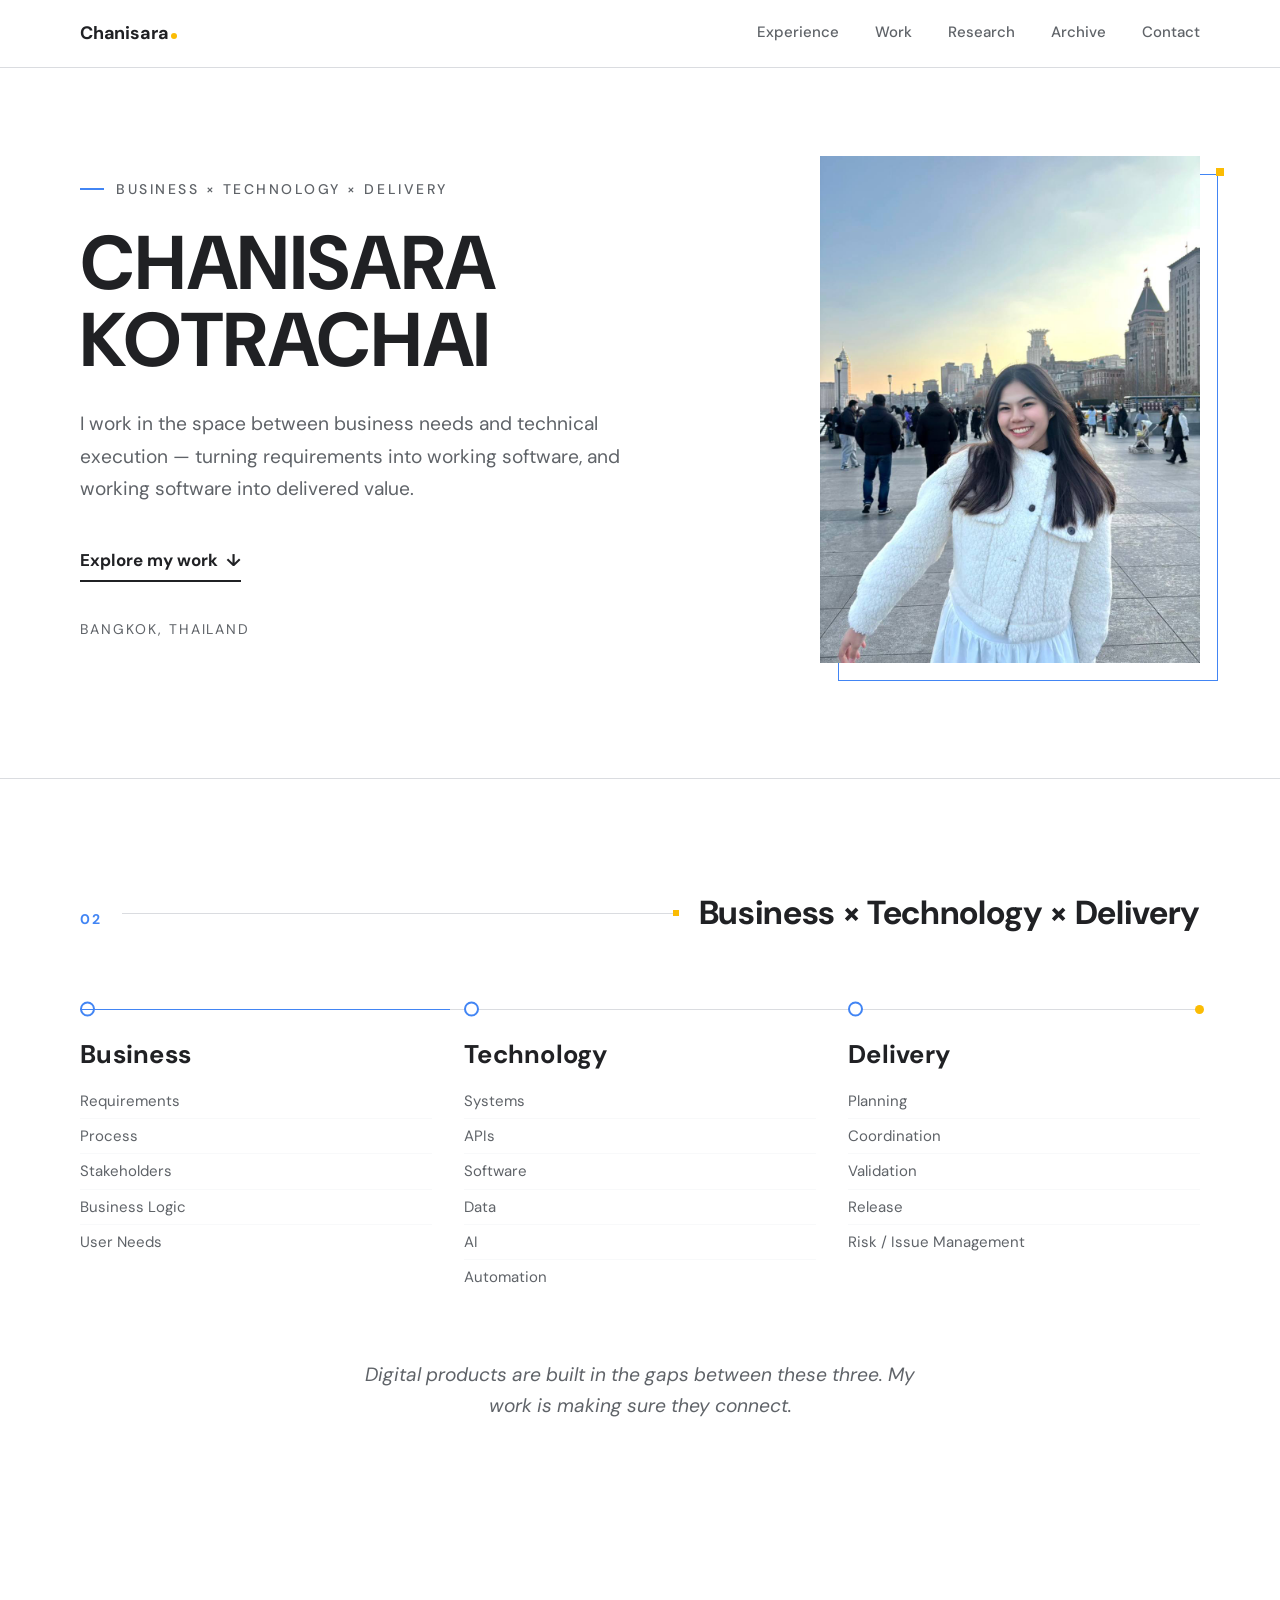
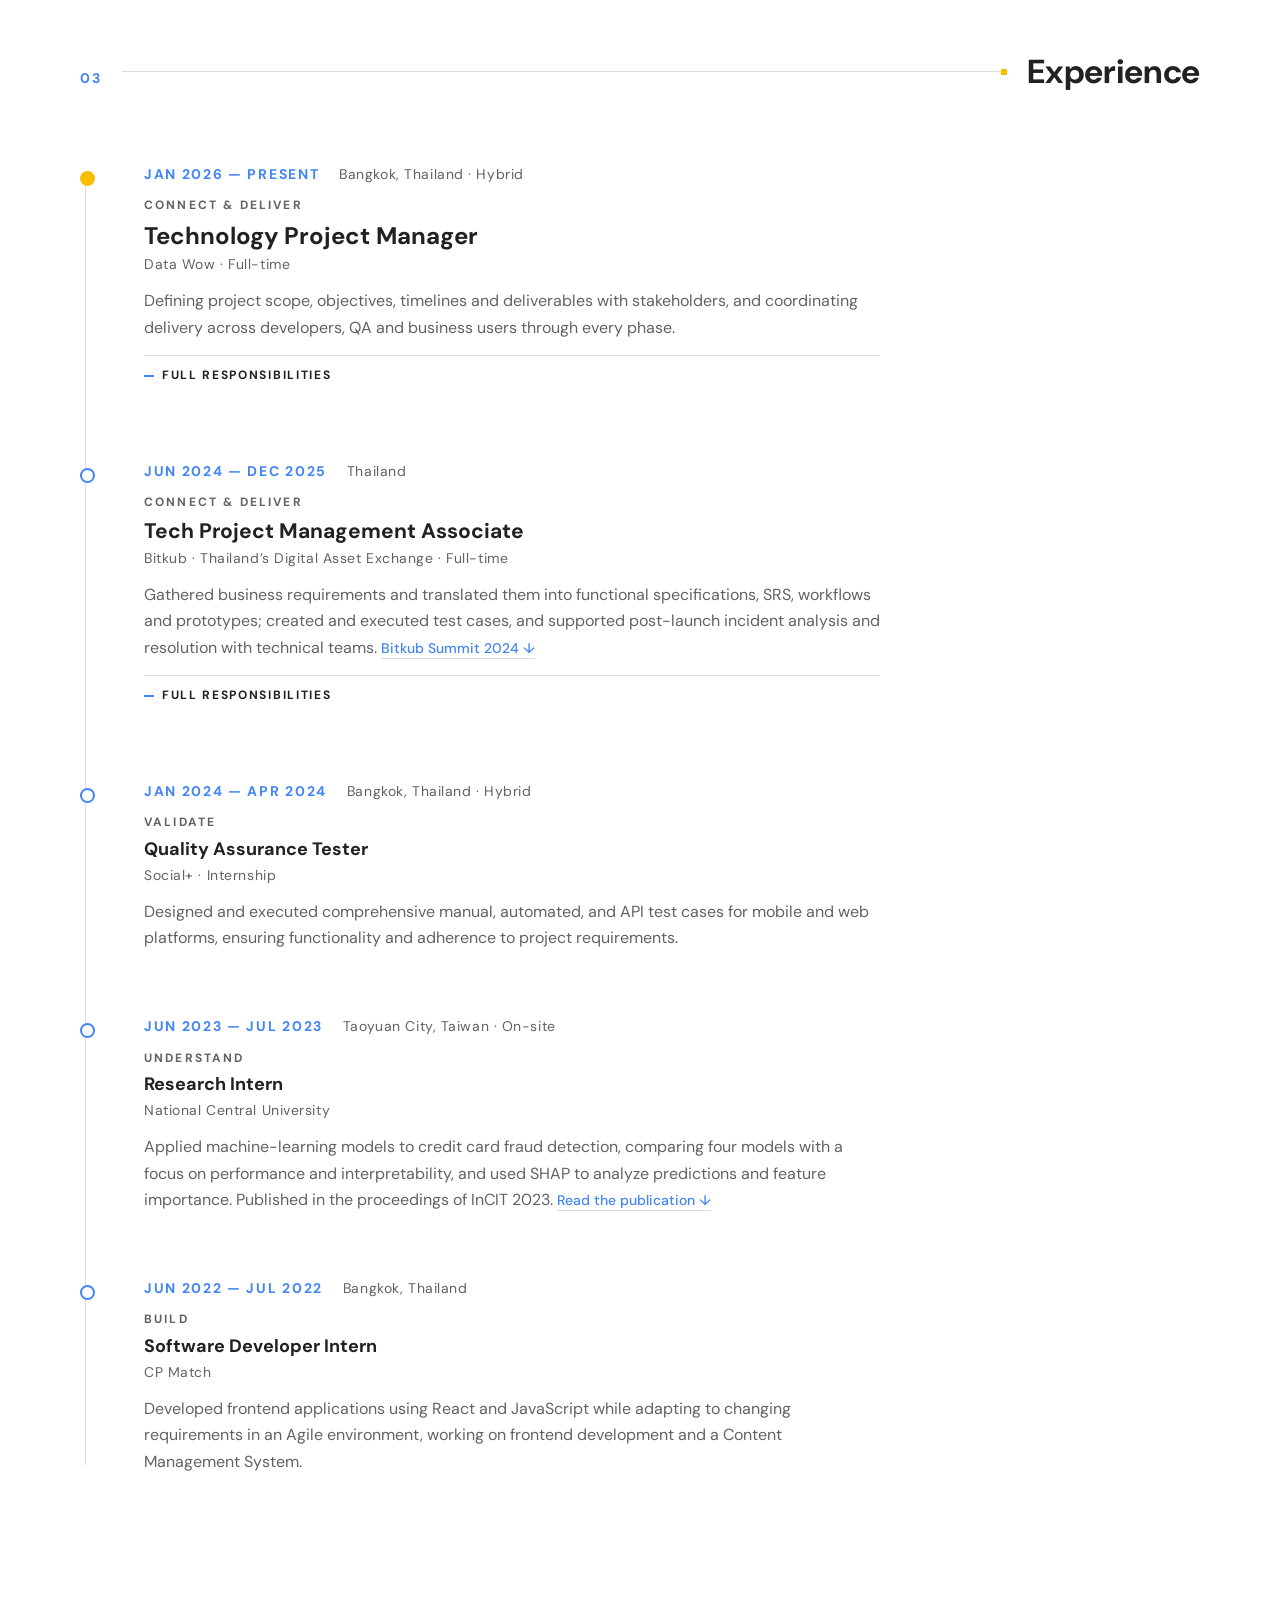
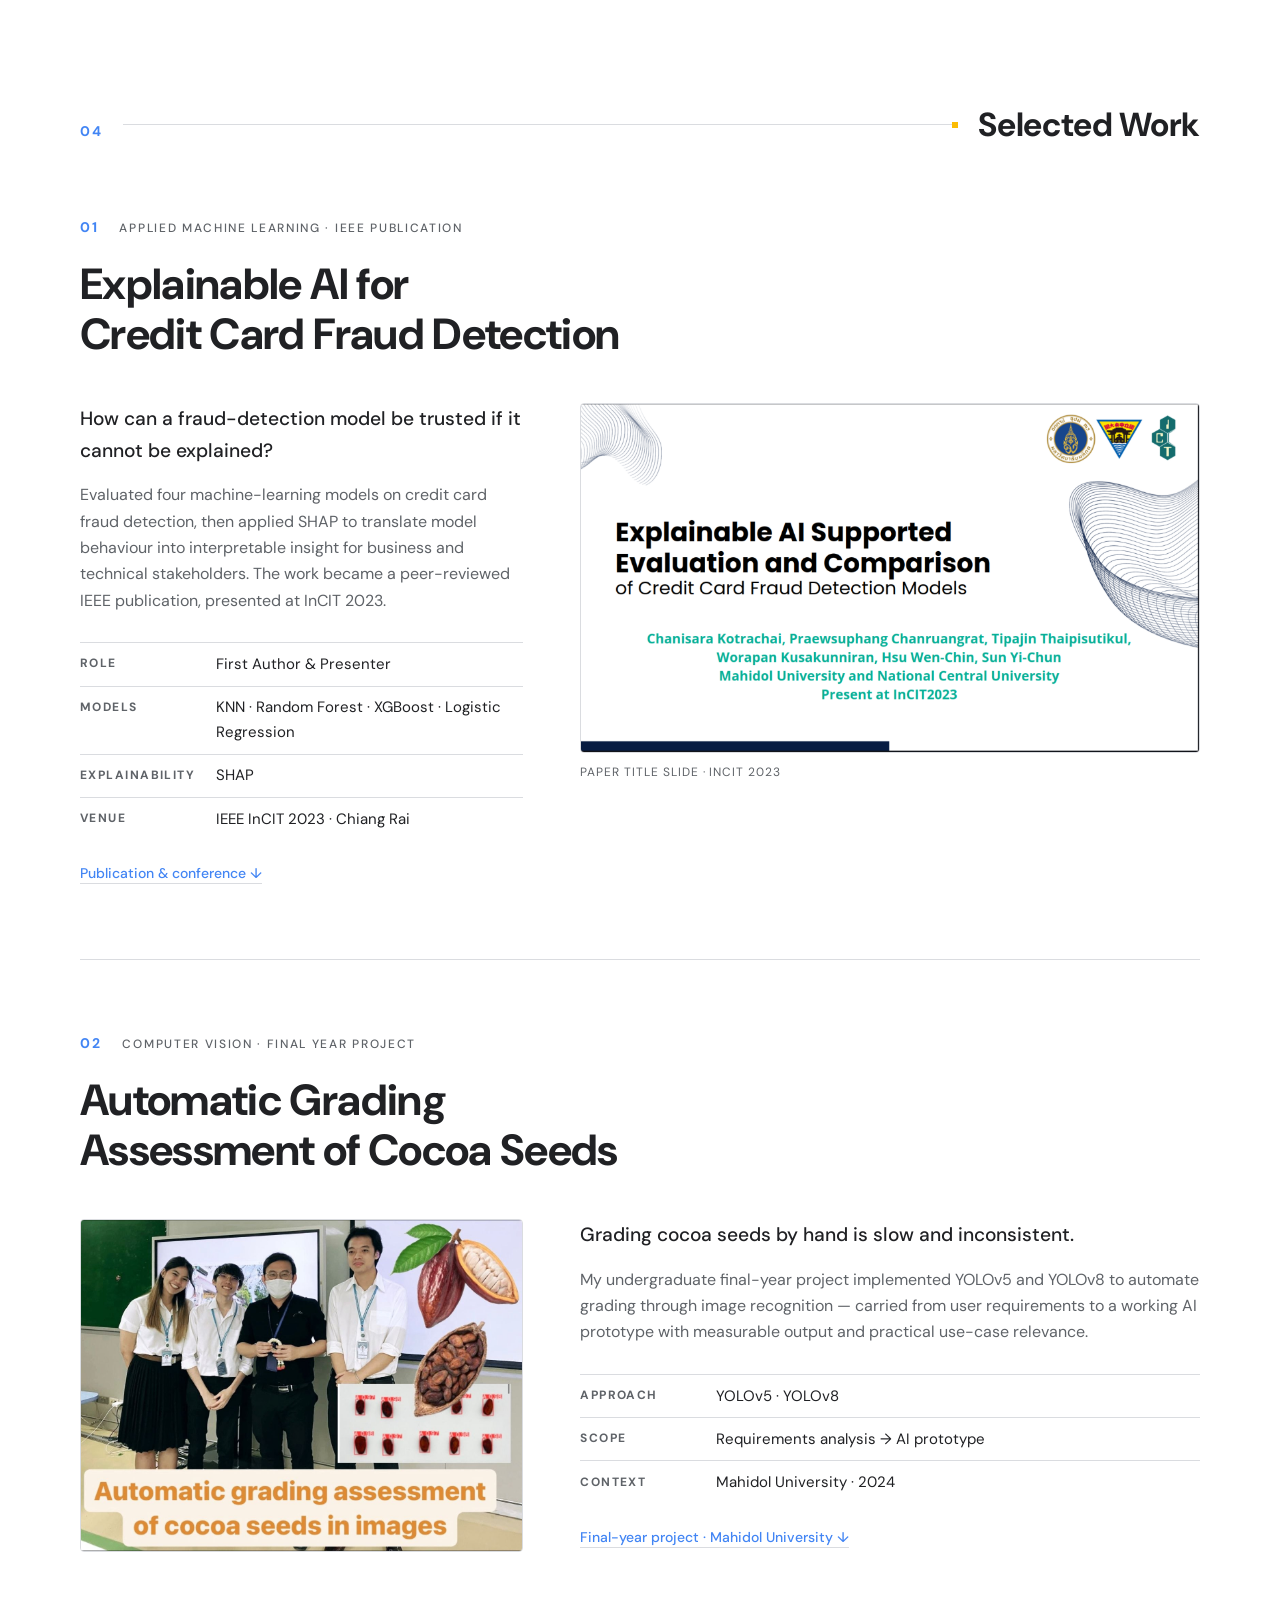
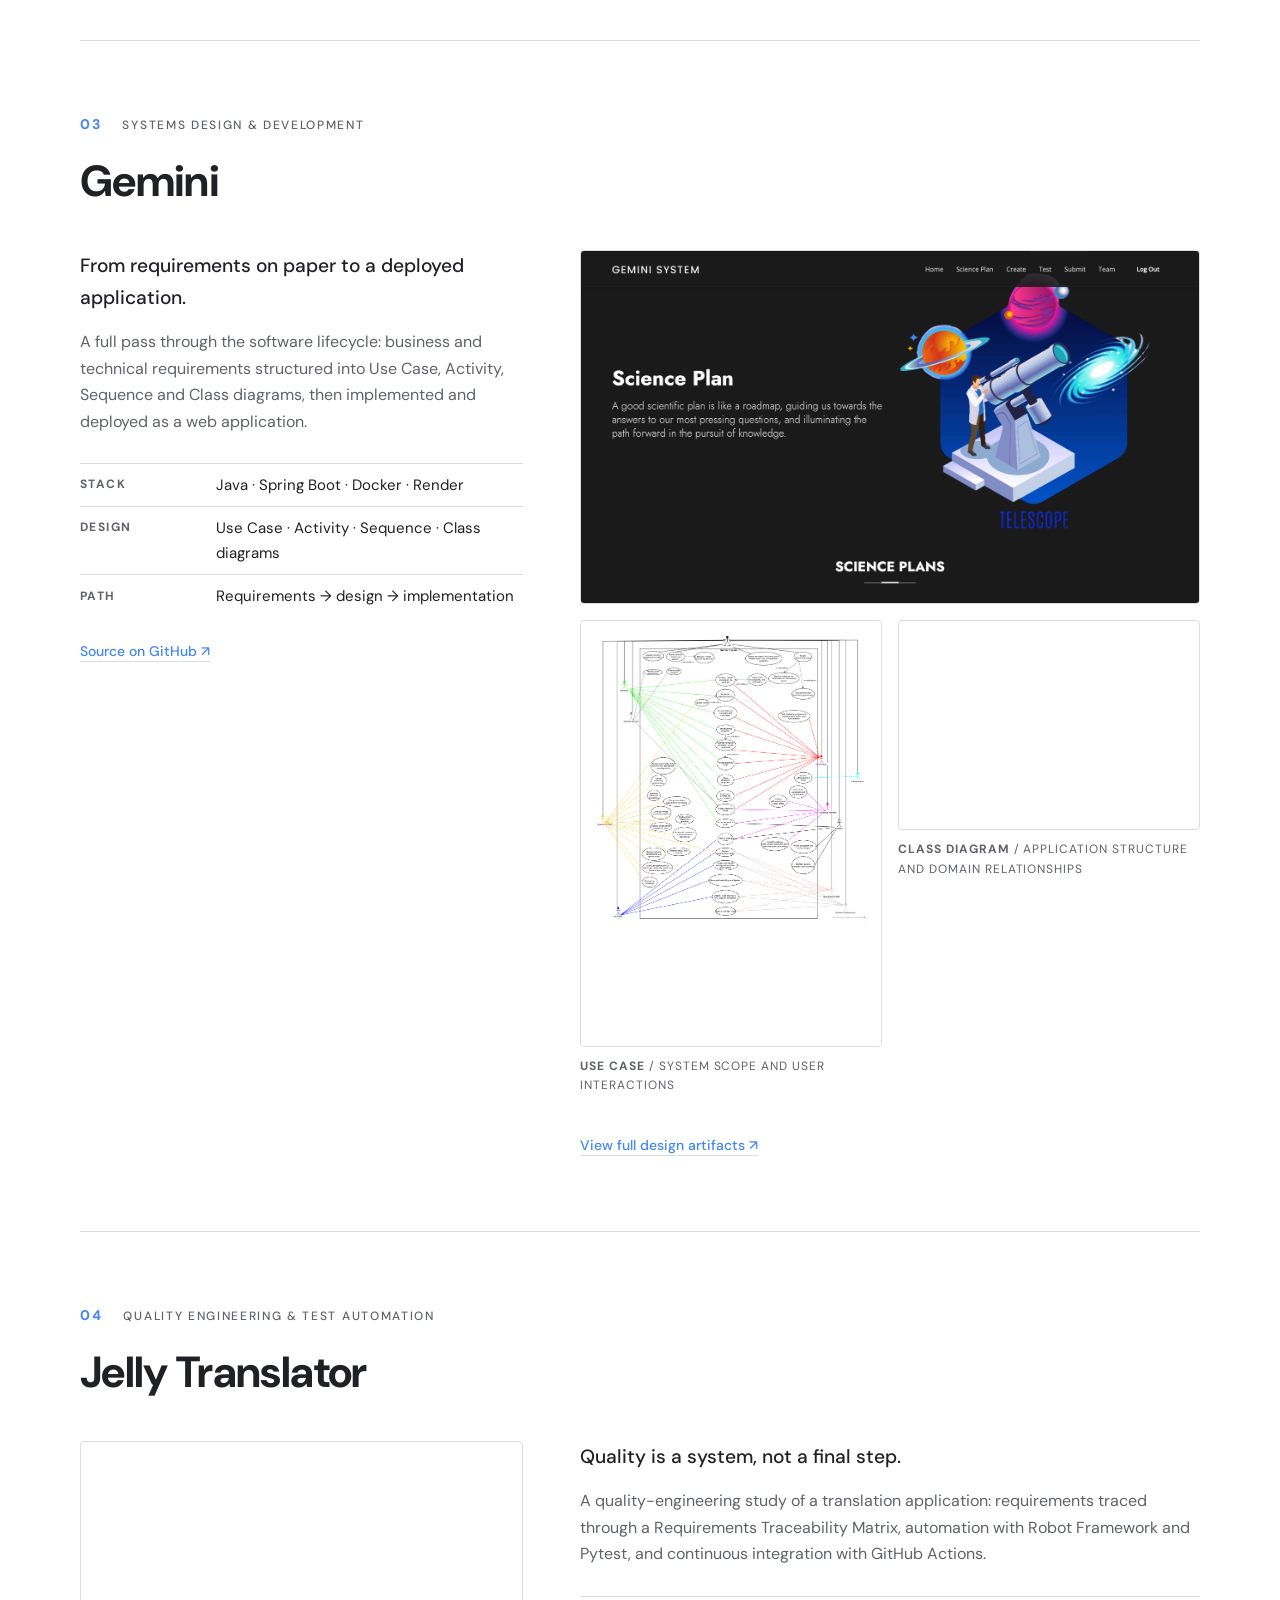
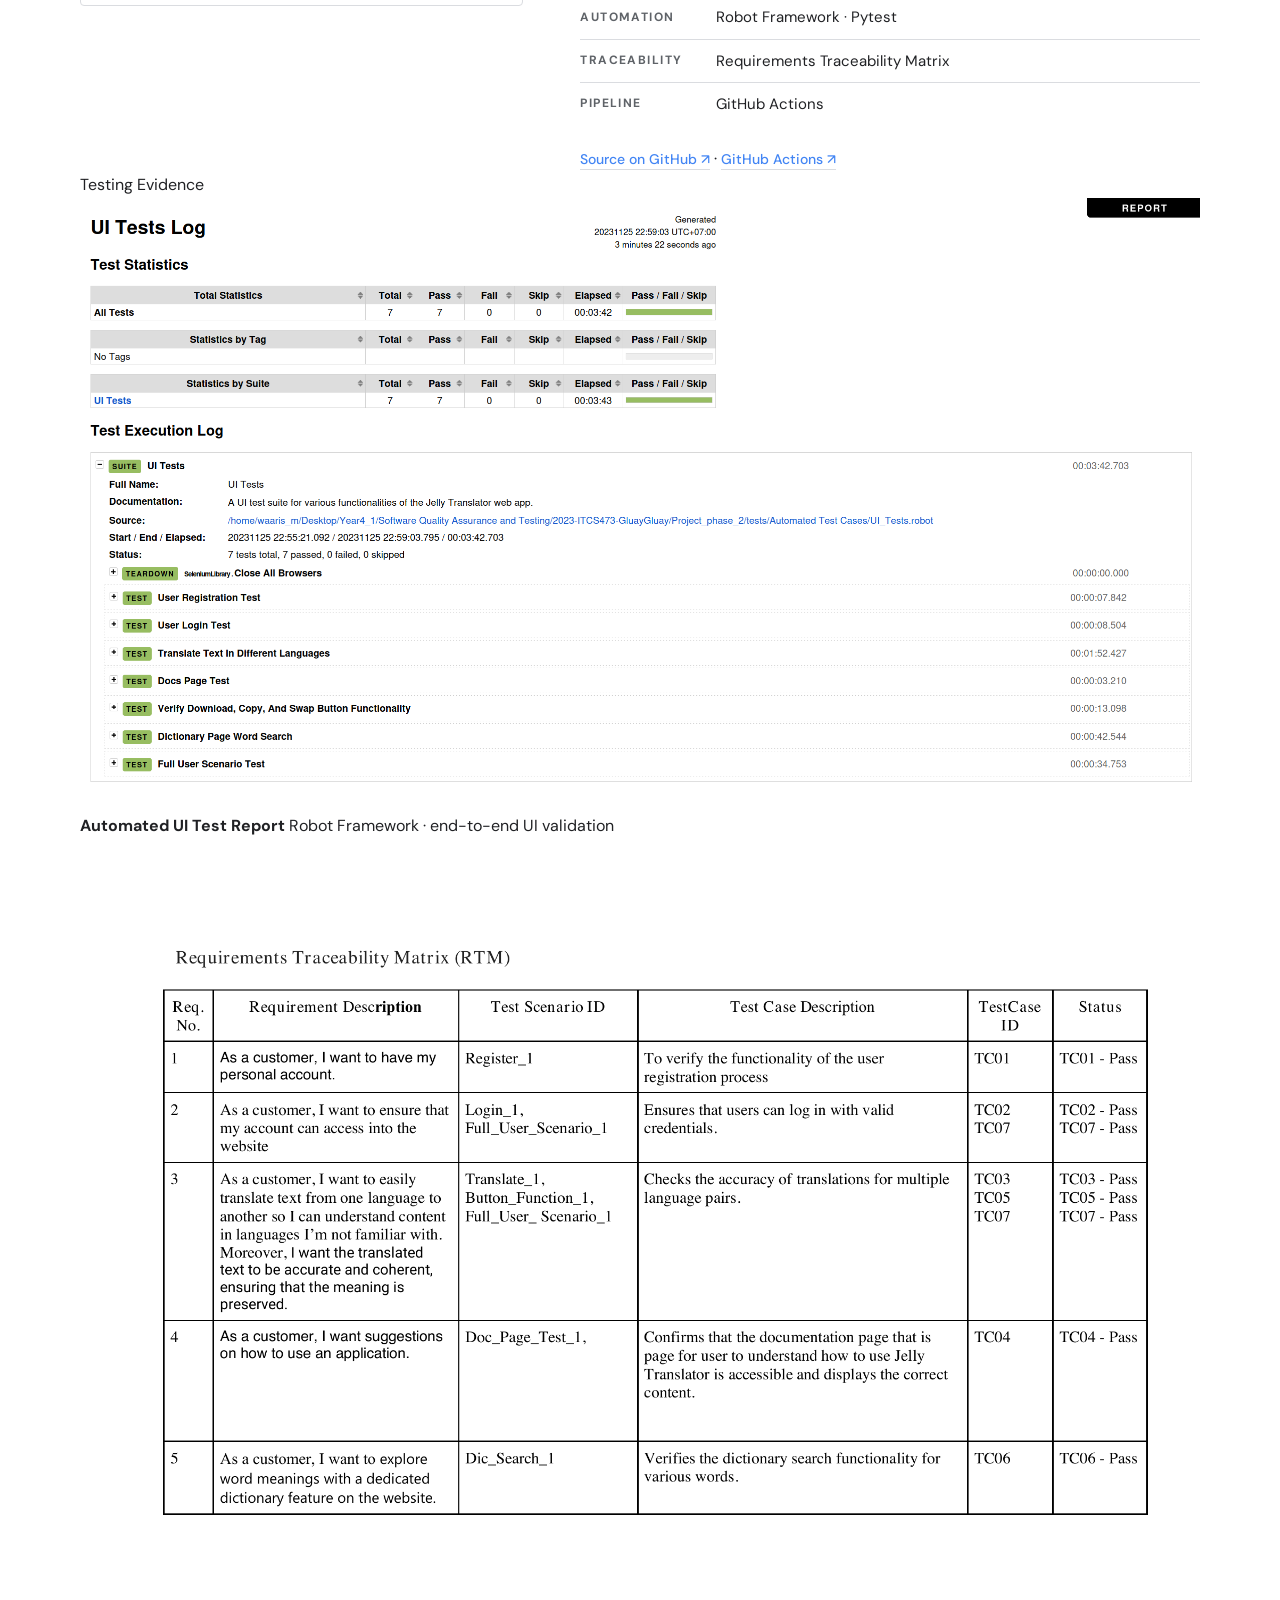
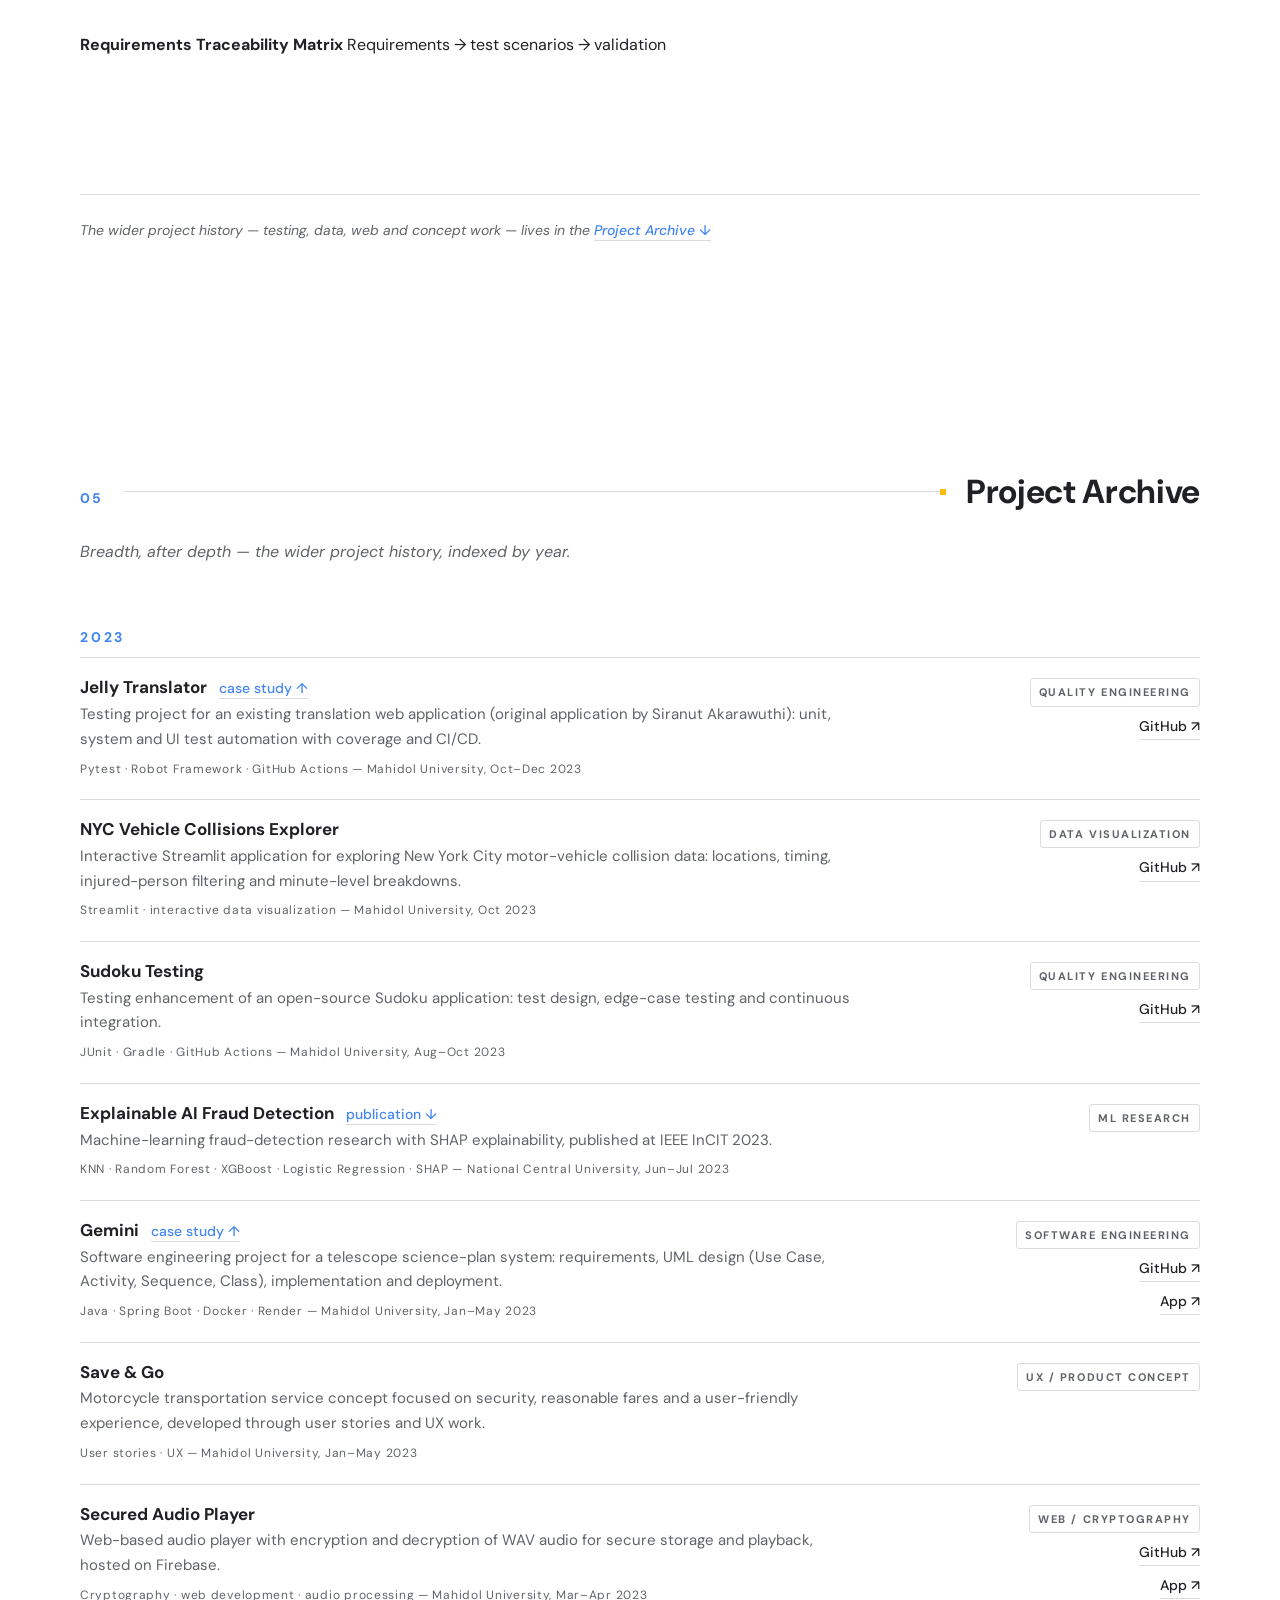
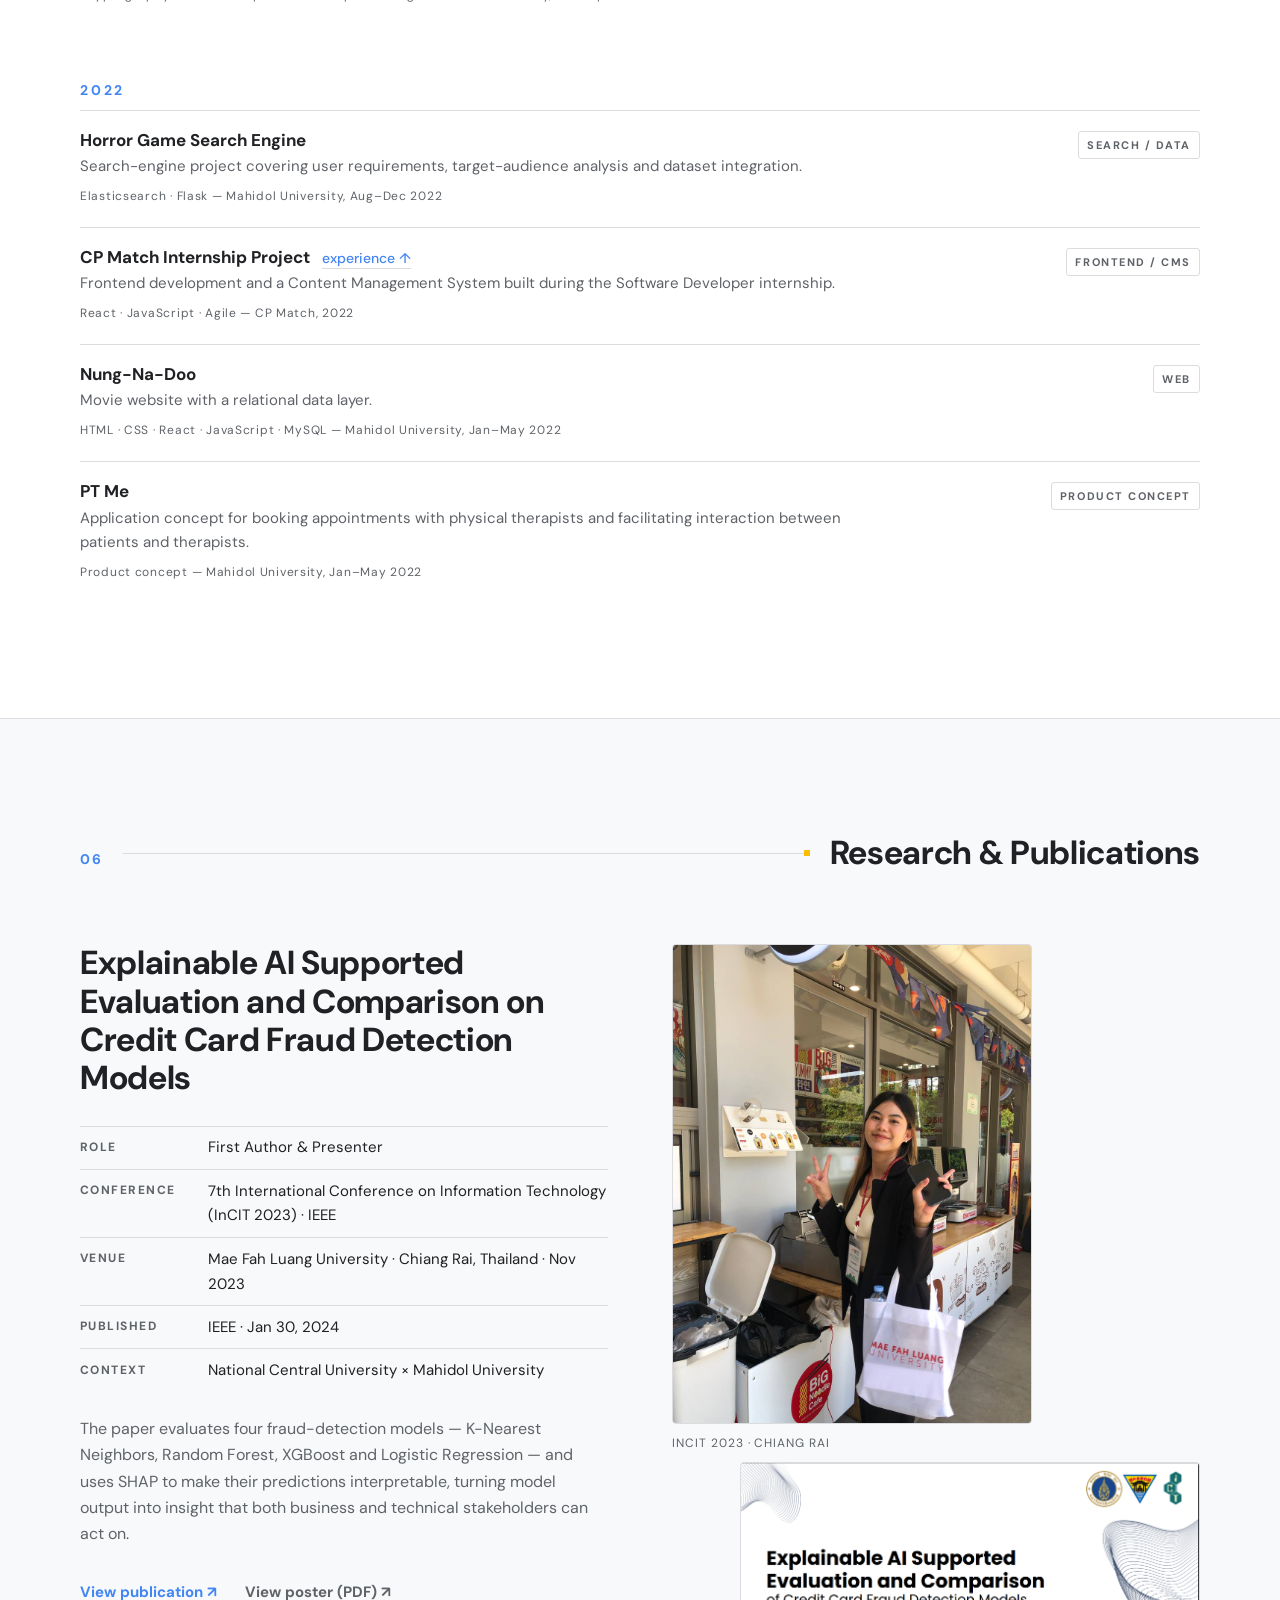
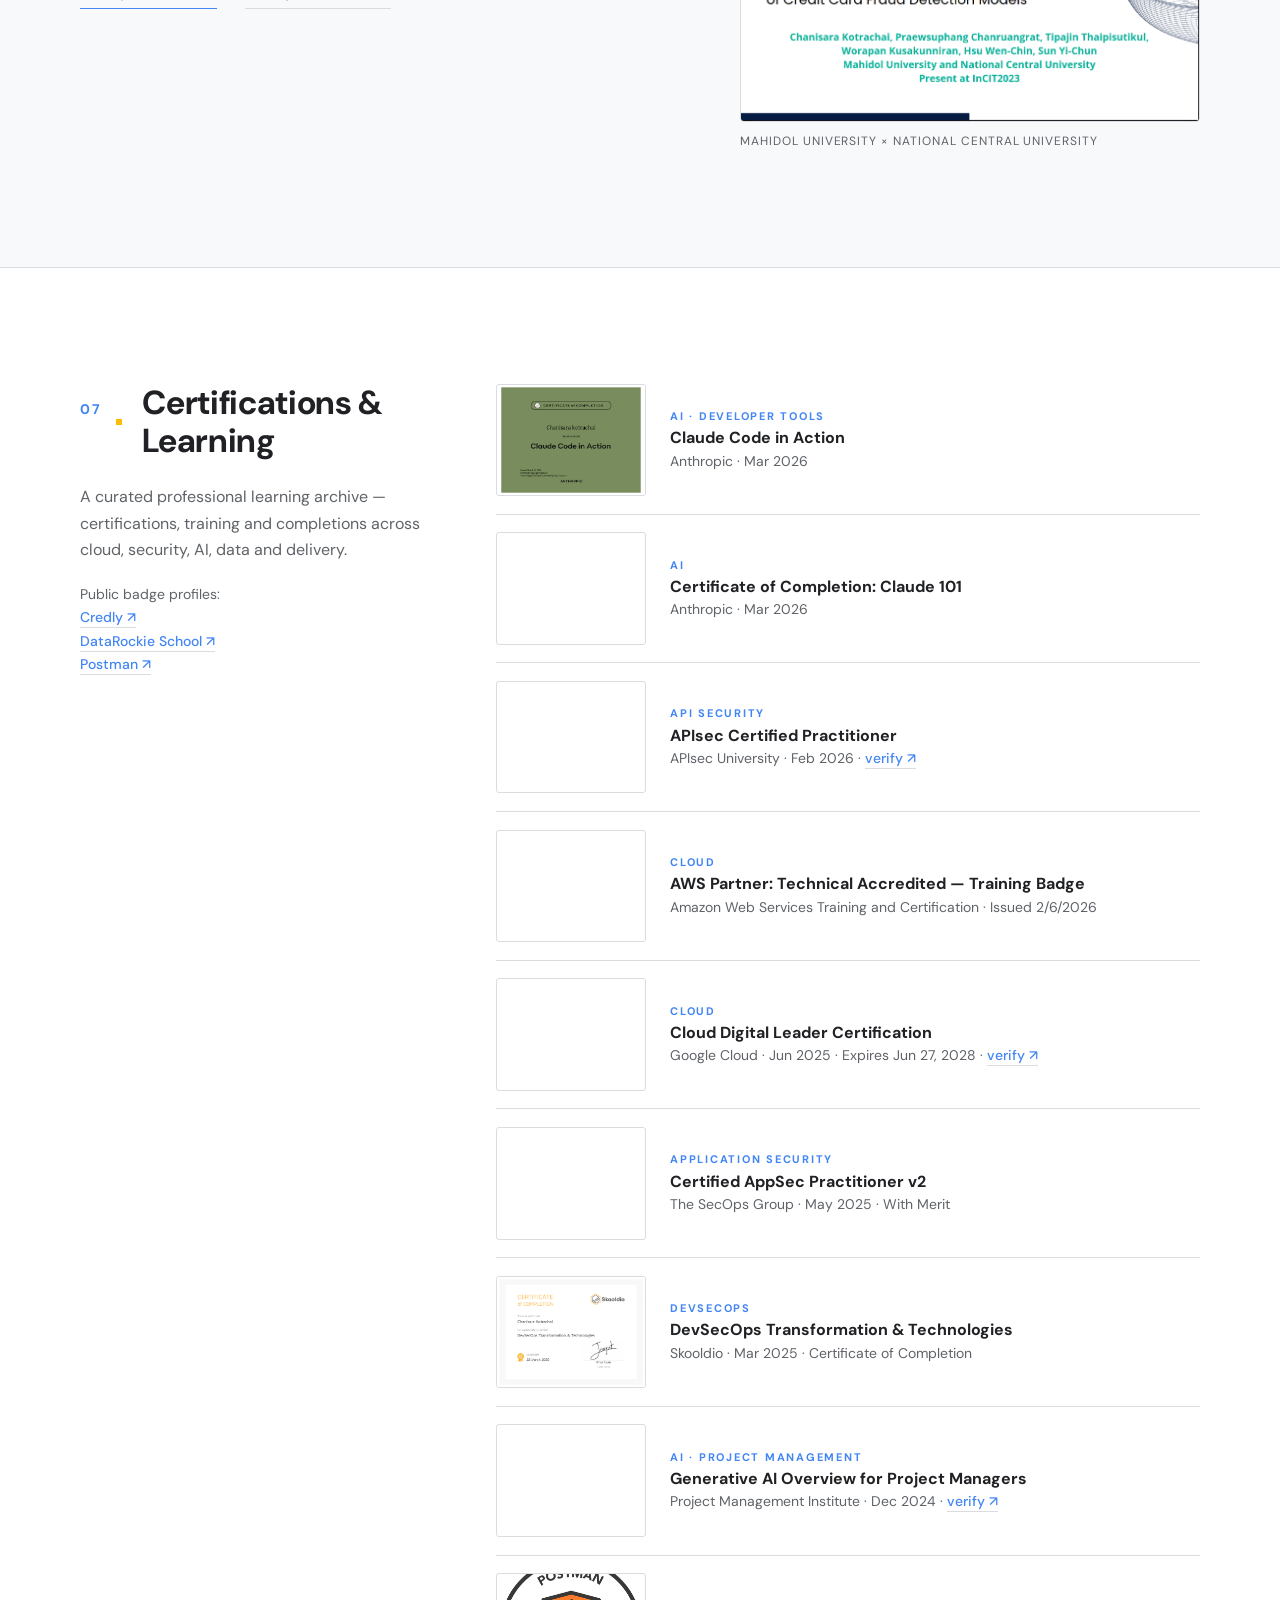
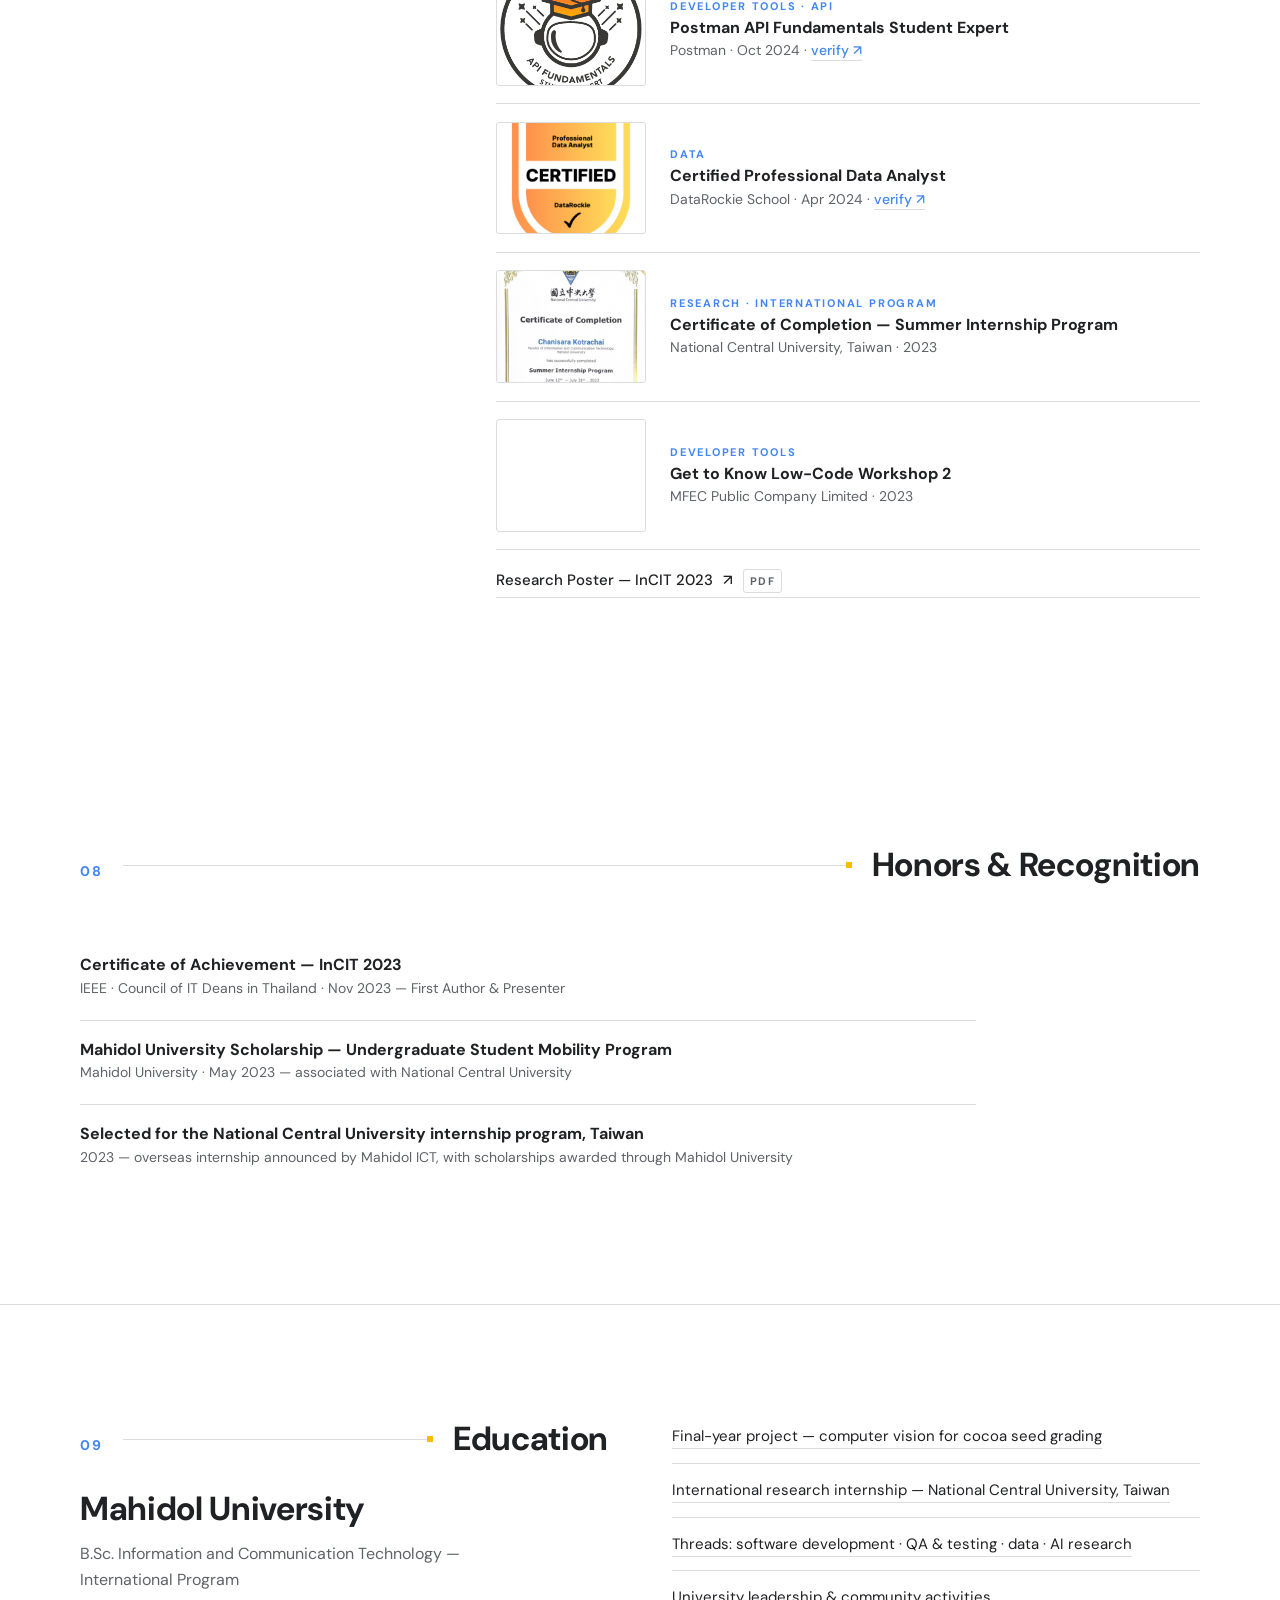
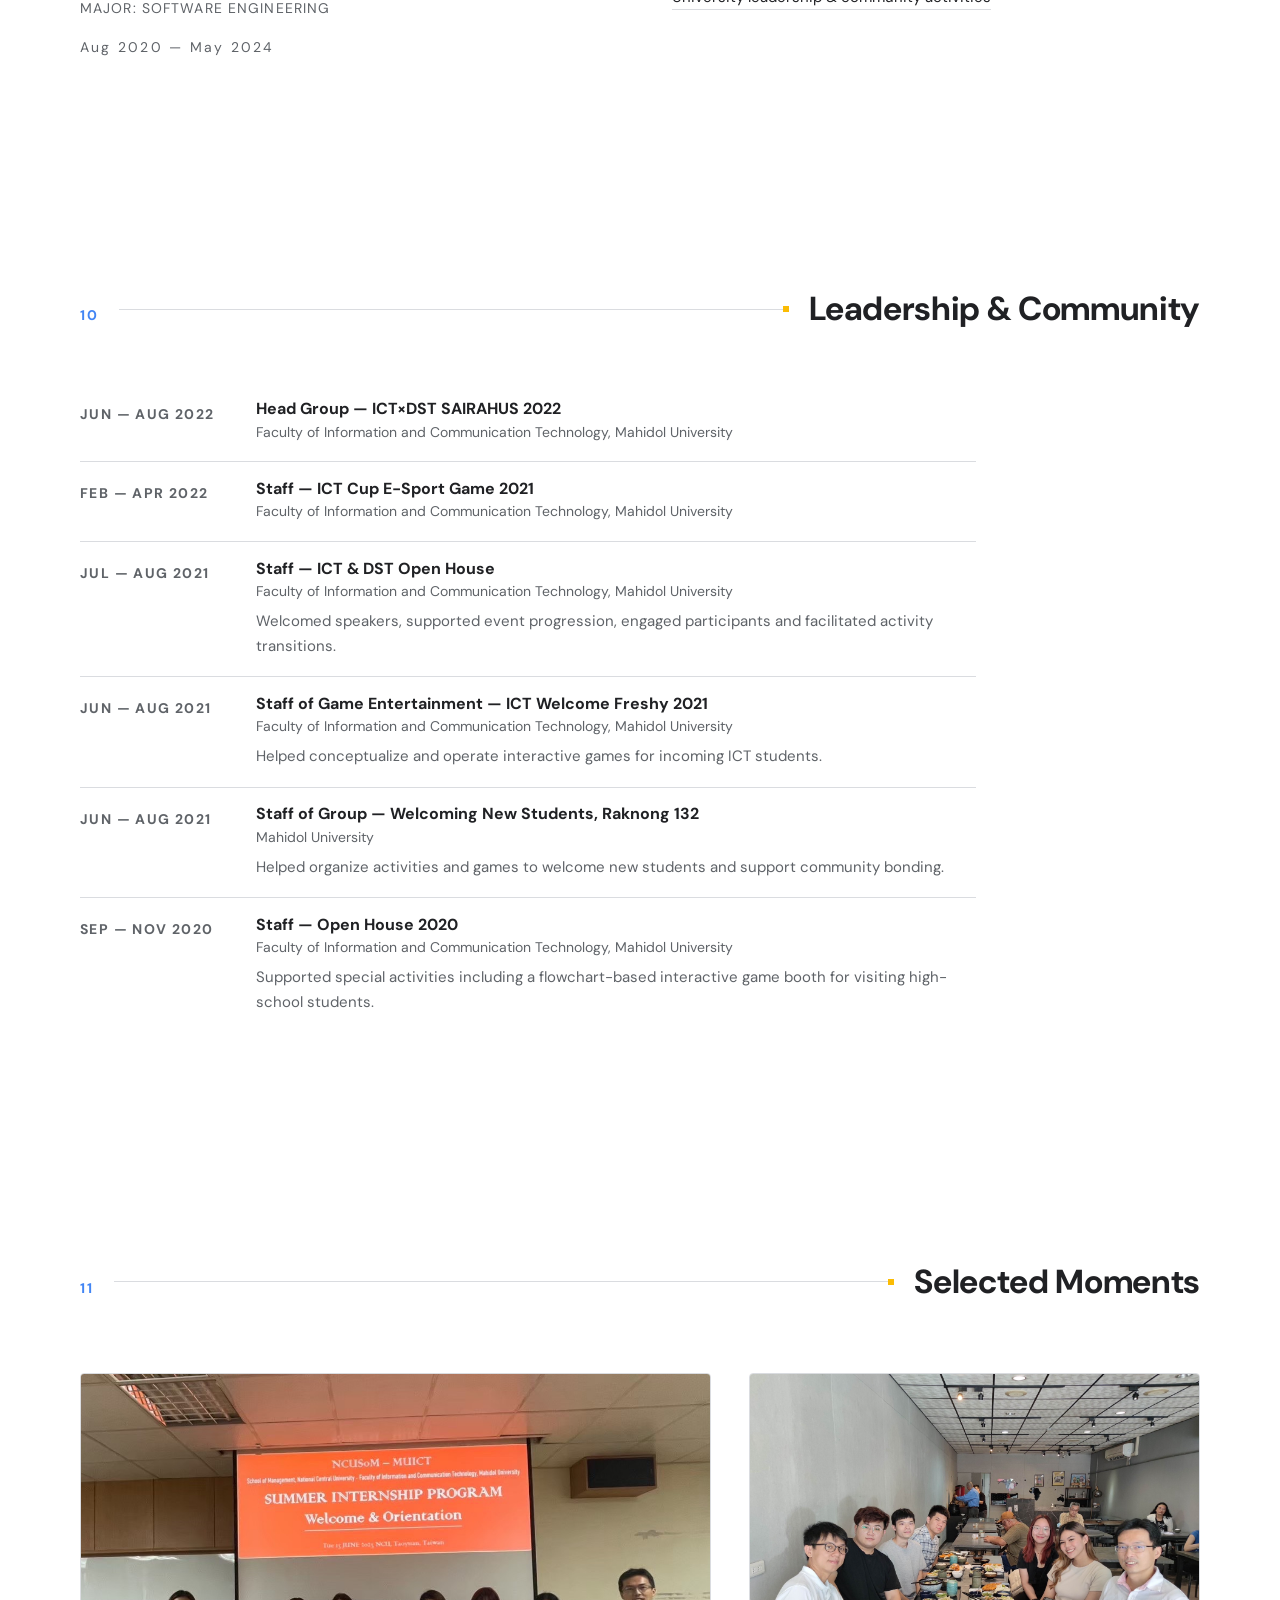
==== commit 304549bf: "Fix path name" ====
--- a/index.html
+++ b/index.html
@@ -313,34 +313,28 @@
             </div>
             <div class="project__media">
               <div class="project__cluster">
-                <!-- REPLACE-ASSET:
-                     Project: Cocoa
-                     Expected: YOLO detection output
-                     Path: assets/projects/cocoa/detection.webp
-                     Ratio: 16:9 -->
-                <figure class="ph" style="--ratio: 16 / 9;" role="img" aria-label="Placeholder for YOLO detection output, 16 by 9">
-                  <span class="ph__label">Cocoa / Detection</span>
-                  <span class="ph__note">YOLOv5 · v8 detection output — 16:9</span>
-                </figure>
+                <img
+                  class="project__asset project__asset--wide"
+                  src="assets/projects/cocoa/coco_1.jpg"
+                  alt="YOLO detection output for automatic grading assessment of cocoa seeds"
+                  loading="lazy"
+                  decoding="async"
+                >
                 <div class="project__cluster-row">
-                  <!-- REPLACE-ASSET:
-                       Project: Cocoa
-                       Expected: Cocoa seed sample image
-                       Path: assets/projects/cocoa/sample.webp
-                       Ratio: 4:3 -->
-                  <figure class="ph" style="--ratio: 4 / 3;" role="img" aria-label="Placeholder for cocoa seed sample image, 4 by 3">
-                    <span class="ph__label">Sample</span>
-                    <span class="ph__note">Cocoa seeds — 4:3</span>
-                  </figure>
-                  <!-- REPLACE-ASSET:
-                       Project: Cocoa
-                       Expected: Model results visualization
-                       Path: assets/projects/cocoa/results.webp
-                       Ratio: 4:3 -->
-                  <figure class="ph" style="--ratio: 4 / 3;" role="img" aria-label="Placeholder for model results, 4 by 3">
-                    <span class="ph__label">Results</span>
-                    <span class="ph__note">Model performance — 4:3</span>
-                  </figure>
+                  <!-- <img
+                    class="project__asset project__asset--small"
+                    src="assets/projects/cocoa/sample.webp"
+                    alt="Sample cocoa seeds used in the project"
+                    loading="lazy"
+                    decoding="async"
+                  >
+                  <img
+                    class="project__asset project__asset--small"
+                    src="assets/projects/cocoa/results.webp"
+                    alt="Model performance results for cocoa seed grading"
+                    loading="lazy"
+                    decoding="async"
+                  > -->
                 </div>
               </div>
             </div>
@@ -371,41 +365,34 @@
             </div>
             <div class="project__media">
               <div class="project__cluster">
-                <!-- REPLACE-ASSET:
-                     Project: Gemini
-                     Expected: Application screenshot
-                     Path: assets/projects/gemini/app.webp
-                     Ratio: 16:10 -->
-                <figure class="ph" style="--ratio: 16 / 10;" role="img" aria-label="Placeholder for Gemini application screenshot, 16 by 10">
-                  <span class="ph__label">Gemini / Application</span>
-                  <span class="ph__note">Application screenshot — 16:10</span>
-                </figure>
-                <div class="project__cluster-row project__cluster-row--three">
-                  <!-- REPLACE-ASSET:
-                       Project: Gemini
-                       Expected: Use Case diagram
-                       Path: assets/projects/gemini/use-case.webp
-                       Ratio: 4:3 -->
-                  <figure class="ph" style="--ratio: 4 / 3;" role="img" aria-label="Placeholder for Use Case diagram, 4 by 3">
-                    <span class="ph__label">Use Case</span>
+                <img
+                  class="project__asset project__asset--wide"
+                  src="assets/projects/gemini/gemini.png"
+                  alt="Screenshot of the Gemini application"
+                  loading="lazy"
+                  decoding="async"
+                >
+                <div class="project__cluster-row project__cluster-row--contain">
+                  <figure>
+                    <img
+                      src="assets/projects/gemini/Genimi_4_use_case.png"
+                      alt="Use case diagram — Gemini system scope and user interactions"
+                      loading="lazy"
+                      decoding="async"
+                    >
+                    <figcaption><strong>Use Case</strong> / System scope and user interactions</figcaption>
                   </figure>
-                  <!-- REPLACE-ASSET:
-                       Project: Gemini
-                       Expected: Sequence diagram
-                       Path: assets/projects/gemini/sequence.webp
-                       Ratio: 4:3 -->
-                  <figure class="ph" style="--ratio: 4 / 3;" role="img" aria-label="Placeholder for Sequence diagram, 4 by 3">
-                    <span class="ph__label">Sequence</span>
-                  </figure>
-                  <!-- REPLACE-ASSET:
-                       Project: Gemini
-                       Expected: Class diagram
-                       Path: assets/projects/gemini/class.webp
-                       Ratio: 4:3 -->
-                  <figure class="ph" style="--ratio: 4 / 3;" role="img" aria-label="Placeholder for Class diagram, 4 by 3">
-                    <span class="ph__label">Class</span>
+                  <figure>
+                    <img
+                      src="assets/projects/gemini/Gemini4_Class_Diagram.png"
+                      alt="Class diagram — Gemini application structure and domain relationships"
+                      loading="lazy"
+                      decoding="async"
+                    >
+                    <figcaption><strong>Class Diagram</strong> / Application structure and domain relationships</figcaption>
                   </figure>
                 </div>
+                <p class="project__xref"><a class="xref" href="https://github.com/itsmefifa/ITCS431_Software-Design-and-Development/tree/main/Gemini/design" target="_blank" rel="noopener noreferrer">View full design artifacts ↗</a></p>
               </div>
             </div>
           </div>
@@ -417,7 +404,10 @@
             <span class="project__no" aria-hidden="true">04</span>
             <span class="project__cat">Quality Engineering &amp; Test Automation</span>
           </header>
+
           <h3 class="project__title">Jelly Translator</h3>
+
+          <!-- Top case-study row: application + narrative -->
           <div class="project__grid">
             <div class="project__text">
               <p class="project__lede">Quality is a system, not a final step.</p>
@@ -426,51 +416,67 @@
                 a Requirements Traceability Matrix, automation with Robot Framework and Pytest,
                 and continuous integration with GitHub Actions.
               </p>
+
               <dl class="project__meta">
                 <div><dt>Automation</dt><dd>Robot Framework · Pytest</dd></div>
                 <div><dt>Traceability</dt><dd>Requirements Traceability Matrix</dd></div>
                 <div><dt>Pipeline</dt><dd>GitHub Actions</dd></div>
               </dl>
-              <p class="project__xref"><a class="xref" href="https://github.com/itsmefifa/2023-ITCS473-GluayGluay" target="_blank" rel="noopener noreferrer">Source on GitHub ↗</a></p>
-            </div>
+
+              <p class="project__xref">
+                <a class="xref"
+                   href="https://github.com/itsmefifa/2023-ITCS473-GluayGluay"
+                   target="_blank"
+                   rel="noopener noreferrer">Source on GitHub ↗</a>
+                ·
+                <a class="xref"
+                   href="https://github.com/itsmefifa/2023-ITCS473-GluayGluay/actions"
+                   target="_blank"
+                   rel="noopener noreferrer">GitHub Actions ↗</a>
+              </p>
+            </div>
+
             <div class="project__media">
-              <div class="project__cluster">
-                <!-- REPLACE-ASSET:
-                     Project: Jelly Translator
-                     Expected: Application UI screenshot
-                     Path: assets/projects/jelly/ui.webp
-                     Ratio: 16:9 -->
-                <figure class="ph" style="--ratio: 16 / 9;" role="img" aria-label="Placeholder for Jelly Translator UI, 16 by 9">
-                  <span class="ph__label">Jelly / Application</span>
-                  <span class="ph__note">Application interface — 16:9</span>
-                </figure>
-                <div class="project__cluster-row project__cluster-row--three">
-                  <!-- REPLACE-ASSET:
-                       Project: Jelly Translator
-                       Expected: Requirements Traceability Matrix excerpt
-                       Path: assets/projects/jelly/rtm.webp
-                       Ratio: 4:3 -->
-                  <figure class="ph" style="--ratio: 4 / 3;" role="img" aria-label="Placeholder for Requirements Traceability Matrix, 4 by 3">
-                    <span class="ph__label">RTM</span>
-                  </figure>
-                  <!-- REPLACE-ASSET:
-                       Project: Jelly Translator
-                       Expected: Robot Framework test execution output
-                       Path: assets/projects/jelly/test-execution.webp
-                       Ratio: 4:3 -->
-                  <figure class="ph" style="--ratio: 4 / 3;" role="img" aria-label="Placeholder for test execution output, 4 by 3">
-                    <span class="ph__label">Test Run</span>
-                  </figure>
-                  <!-- REPLACE-ASSET:
-                       Project: Jelly Translator
-                       Expected: GitHub Actions CI result
-                       Path: assets/projects/jelly/ci-result.webp
-                       Ratio: 4:3 -->
-                  <figure class="ph" style="--ratio: 4 / 3;" role="img" aria-label="Placeholder for CI result, 4 by 3">
-                    <span class="ph__label">CI</span>
-                  </figure>
-                </div>
-              </div>
+              <img
+                class="project__asset project__asset--wide"
+                src="assets/projects/Jelly/QA_2.png"
+                alt="Screenshot of the Jelly Translator application"
+                loading="lazy"
+                decoding="async"
+              >
+            </div>
+          </div>
+
+          <!-- Full-width testing evidence -->
+          <div class="jelly__evidence">
+            <p class="jelly__evidence-label">Testing Evidence</p>
+
+            <div class="jelly__evidence-grid">
+              <figure>
+                <img
+                  src="assets/projects/Jelly/UI_REPORT.png"
+                  alt="Robot Framework automated UI test report for Jelly Translator"
+                  loading="lazy"
+                  decoding="async"
+                >
+                <figcaption class="project__cap">
+                  <strong>Automated UI Test Report</strong>
+                  <span>Robot Framework · end-to-end UI validation</span>
+                </figcaption>
+              </figure>
+
+              <figure>
+                <img
+                  src="assets/projects/Jelly/rtm.png"
+                  alt="Requirements traceability matrix for Jelly Translator"
+                  loading="lazy"
+                  decoding="async"
+                >
+                <figcaption class="project__cap">
+                  <strong>Requirements Traceability Matrix</strong>
+                  <span>Requirements → test scenarios → validation</span>
+                </figcaption>
+              </figure>
             </div>
           </div>
         </article>
@@ -503,7 +509,7 @@
               </div>
               <div class="catalog__side">
                 <span class="catalog__domain">Quality Engineering</span>
-                <a class="catalog__link" href="https://github.com/itsmefifa/2023-ITCS473-GluayGluay" target="_blank" rel="noopener noreferrer">GitHub <span aria-hidden="true">↗</span></a>
+                <a class="catalog__link" href="https://github.com/itsmefifa/2023-ITCS473-GluayGluay/tree/master/Project_phase_2" target="_blank" rel="noopener noreferrer">GitHub <span aria-hidden="true">↗</span></a>
               </div>
             </li>
             <li class="catalog__row">
@@ -525,6 +531,7 @@
               </div>
               <div class="catalog__side">
                 <span class="catalog__domain">Quality Engineering</span>
+                <a class="catalog__link" href="https://github.com/itsmefifa/2023-ITCS473-GluayGluay" target="_blank" rel="noopener noreferrer">GitHub <span aria-hidden="true">↗</span></a>
               </div>
             </li>
             <li class="catalog__row">
@@ -545,7 +552,8 @@
               </div>
               <div class="catalog__side">
                 <span class="catalog__domain">Software Engineering</span>
-                <a class="catalog__link" href="https://github.com/itsmefifa/ITCS431_Software-Design-and-Development" target="_blank" rel="noopener noreferrer">GitHub <span aria-hidden="true">↗</span></a>
+                <a class="catalog__link" href="https://github.com/Waariss/ITCS431_Software-Design-and-Development/blob/main/Gemini/Gemini-4.md" target="_blank" rel="noopener noreferrer">GitHub <span aria-hidden="true">↗</span></a>
+                <a class="catalog__link" href="https://gemini4.onrender.com/" target="_blank" rel="noopener noreferrer">App <span aria-hidden="true">↗</span></a>
               </div>
             </li>
             <li class="catalog__row">
@@ -556,7 +564,6 @@
               </div>
               <div class="catalog__side">
                 <span class="catalog__domain">UX / Product Concept</span>
-                <a class="catalog__link" href="https://sites.google.com/student.mahidol.edu/safeandgophase4/home" target="_blank" rel="noopener noreferrer">Site <span aria-hidden="true">↗</span></a>
               </div>
             </li>
             <li class="catalog__row">
@@ -567,6 +574,7 @@
               </div>
               <div class="catalog__side">
                 <span class="catalog__domain">Web / Cryptography</span>
+                <a class="catalog__link" href="https://github.com/Waariss/Secured-Audio-Player-" target="_blank" rel="noopener noreferrer">GitHub <span aria-hidden="true">↗</span></a>
                 <a class="catalog__link" href="https://audioplayer-49127.web.app/" target="_blank" rel="noopener noreferrer">App <span aria-hidden="true">↗</span></a>
               </div>
             </li>
@@ -682,182 +690,361 @@
             A curated professional learning archive — certifications, training and
             completions across cloud, security, AI, data and delivery.
           </p>
-          <p class="archive__lede archive__lede--small">
-            Public badge profiles:
-            <a class="xref" href="https://www.credly.com/users/chanisara-kotrachai.d7c16022/badges/credly" target="_blank" rel="noopener noreferrer">Credly ↗</a>
-            <a class="xref" href="https://badges.parchment.com/public/assertions/sYP0UnhTRVe3lxcdZ5UQYQ" target="_blank" rel="noopener noreferrer">Parchment 1 ↗</a>
-            <a class="xref" href="https://badges.parchment.com/public/assertions/alyxA8PyRyeywj5HsEYK2A" target="_blank" rel="noopener noreferrer">Parchment 2 ↗</a>
-          </p>
+          <div class="archive__lede archive__lede--small">
+            <p>Public badge profiles:</p>
+
+            <ul class="archive__badge-links">
+              <li>
+                <a class="xref"
+                  href="https://www.credly.com/users/chanisara-kotrachai.d7c16022/badges/credly"
+                  target="_blank"
+                  rel="noopener noreferrer">
+                  Credly ↗
+                </a>
+              </li>
+
+              <li>
+                <a class="xref"
+                  href="https://badges.parchment.com/public/assertions/sYP0UnhTRVe3lxcdZ5UQYQ"
+                  target="_blank"
+                  rel="noopener noreferrer">
+                  DataRockie School ↗
+                </a>
+              </li>
+
+              <li>
+                <a class="xref"
+                  href="https://badges.parchment.com/public/assertions/alyxA8PyRyeywj5HsEYK2A"
+                  target="_blank"
+                  rel="noopener noreferrer">
+                  Postman ↗
+                </a>
+              </li>
+            </ul>
+          </div>
         </div>
 
         <ul class="archive__list">
-          <li class="archive__row">
-            <!-- REPLACE-ASSET:
-                 Section: Certifications
-                 Expected: APIsec Certified Practitioner certificate scan
-                 Path: assets/credentials/acp.webp
-                 Recommended ratio: 4:3 -->
-            <figure class="ph ph--thumb" style="--ratio: 4 / 3;" role="img" aria-label="Placeholder for ACP certificate scan, 4 by 3">
-              <span class="ph__label">Certificate</span>
-            </figure>
-            <div class="archive__info">
-              <p class="cert__cat">API Security</p>
-              <h3 class="archive__title">APIsec Certified Practitioner</h3>
-              <p class="archive__meta">APIsec University · 2026</p>
-            </div>
-          </li>
-          <li class="archive__row">
-            <img class="archive__thumb" src="/assets/credentials/thumbs/cloud-digital-leader.jpg"
-                 alt="Google Cloud Certified — Cloud Digital Leader certificate" width="800" height="616" loading="lazy">
-            <div class="archive__info">
-              <p class="cert__cat">Cloud</p>
-              <h3 class="archive__title">Cloud Digital Leader Certification</h3>
-              <p class="archive__meta">Google Cloud · 2025 · Expires Jun 27, 2028</p>
-            </div>
-          </li>
-          <li class="archive__row">
-            <img class="archive__thumb" src="/assets/credentials/thumbs/appsec-practitioner-v2.jpg"
-                 alt="Certified AppSec Practitioner v2 certificate, The SecOps Group, with merit" width="800" height="565" loading="lazy">
-            <div class="archive__info">
-              <p class="cert__cat">Application Security</p>
-              <h3 class="archive__title">Certified AppSec Practitioner v2</h3>
-              <p class="archive__meta">The SecOps Group · 2025 · With Merit</p>
-            </div>
-          </li>
-          <li class="archive__row">
-            <!-- REPLACE-ASSET:
-                 Section: Certifications
-                 Expected: Generative AI Overview for Project Managers certificate scan
-                 Path: assets/credentials/generative-ai-pm.webp
-                 Recommended ratio: 4:3 -->
-            <figure class="ph ph--thumb" style="--ratio: 4 / 3;" role="img" aria-label="Placeholder for PMI Generative AI certificate scan, 4 by 3">
-              <span class="ph__label">Certificate</span>
-            </figure>
-            <div class="archive__info">
-              <p class="cert__cat">AI · Project Management</p>
-              <h3 class="archive__title">Generative AI Overview for Project Managers</h3>
-              <p class="archive__meta">Project Management Institute · 2024</p>
-            </div>
-          </li>
-          <li class="archive__row">
-            <!-- REPLACE-ASSET:
-                 Section: Certifications
-                 Expected: Postman API Fundamentals Student Expert certificate scan
-                 Path: assets/credentials/postman.webp
-                 Recommended ratio: 4:3 -->
-            <figure class="ph ph--thumb" style="--ratio: 4 / 3;" role="img" aria-label="Placeholder for Postman certificate scan, 4 by 3">
-              <span class="ph__label">Certificate</span>
-            </figure>
-            <div class="archive__info">
-              <p class="cert__cat">Developer Tools</p>
-              <h3 class="archive__title">Postman API Fundamentals Student Expert</h3>
-              <p class="archive__meta">Postman · 2024 ·
-                <a class="xref" href="https://badges.parchment.com/org/postman.badges.parchment.com?targetRoute=%7B%22routerLink%22:%5B%22%2Fpublic%2Fissuers%22,%22BC0x4AQaQPC7lFilsBP_tQ%22%5D%7D" target="_blank" rel="noopener noreferrer">verify ↗</a>
-              </p>
-            </div>
-          </li>
-          <li class="archive__row">
-            <!-- REPLACE-ASSET:
-                 Section: Certifications
-                 Expected: Certified Professional Data Analyst certificate scan
-                 Path: assets/credentials/data-analyst.webp
-                 Recommended ratio: 4:3 -->
-            <figure class="ph ph--thumb" style="--ratio: 4 / 3;" role="img" aria-label="Placeholder for Data Analyst certificate scan, 4 by 3">
-              <span class="ph__label">Certificate</span>
-            </figure>
-            <div class="archive__info">
-              <p class="cert__cat">Data</p>
-              <h3 class="archive__title">Certified Professional Data Analyst</h3>
-              <p class="archive__meta">DataRockie School · 2024 ·
-                <a class="xref" href="https://badges.parchment.com/public/issuers/yy3m0QlpQgy_19l7sEDLSg" target="_blank" rel="noopener noreferrer">verify ↗</a>
-              </p>
-            </div>
-          </li>
-          <li class="archive__row">
-            <img class="archive__thumb" src="/assets/credentials/thumbs/low-code-workshop.jpg"
-                 alt="Certificate of participation, Get to Know Low-Code Workshop 2, MFEC" width="800" height="566" loading="lazy">
-            <div class="archive__info">
-              <p class="cert__cat">Developer Tools</p>
-              <h3 class="archive__title">Get to Know Low-Code Workshop 2</h3>
-              <p class="archive__meta">MFEC Public Company Limited · 2023</p>
-            </div>
-          </li>
-          <li class="archive__row">
-            <img class="archive__thumb archive__thumb--portrait" src="/assets/credentials/thumbs/ncu-completion.jpg"
-                 alt="National Central University certificate of completion, Summer Internship Program 2023" width="640" height="909" loading="lazy">
-            <div class="archive__info">
-              <p class="cert__cat">Research</p>
-              <h3 class="archive__title">Certificate of Completion — Summer Internship Program</h3>
-              <p class="archive__meta">National Central University, Taiwan · 2023</p>
-            </div>
-          </li>
-          <li class="archive__row">
-            <!-- REPLACE-ASSET:
-                 Section: Certifications
-                 Expected: AWS Partner Technical Accreditation badge scan
-                 Path: assets/credentials/aws-technical.webp
-                 Recommended ratio: 4:3 -->
-            <figure class="ph ph--thumb" style="--ratio: 4 / 3;" role="img" aria-label="Placeholder for AWS Technical Accreditation badge, 4 by 3">
-              <span class="ph__label">Badge</span>
-            </figure>
-            <div class="archive__info">
-              <p class="cert__cat">Cloud</p>
-              <h3 class="archive__title">AWS Partner: Technical Accredited — Training Badge</h3>
-              <p class="archive__meta">Amazon Web Services Training and Certification</p>
-            </div>
-          </li>
-          <li class="archive__row">
-            <!-- REPLACE-ASSET:
-                 Section: Certifications
-                 Expected: Claude Code in Action certificate scan
-                 Path: assets/credentials/claude-code-in-action.webp
-                 Recommended ratio: 4:3 -->
-            <figure class="ph ph--thumb" style="--ratio: 4 / 3;" role="img" aria-label="Placeholder for Claude Code in Action certificate, 4 by 3">
-              <span class="ph__label">Certificate</span>
-            </figure>
-            <div class="archive__info">
-              <p class="cert__cat">AI</p>
-              <h3 class="archive__title">Claude Code in Action</h3>
-              <p class="archive__meta">Anthropic</p>
-            </div>
-          </li>
-          <li class="archive__row">
-            <!-- REPLACE-ASSET:
-                 Section: Certifications
-                 Expected: Claude 101 certificate scan
-                 Path: assets/credentials/claude-101.webp
-                 Recommended ratio: 4:3 -->
-            <figure class="ph ph--thumb" style="--ratio: 4 / 3;" role="img" aria-label="Placeholder for Claude 101 certificate, 4 by 3">
-              <span class="ph__label">Certificate</span>
-            </figure>
-            <div class="archive__info">
-              <p class="cert__cat">AI</p>
-              <h3 class="archive__title">Certificate of Completion: Claude 101</h3>
-              <p class="archive__meta">Anthropic</p>
-            </div>
-          </li>
-          <li class="archive__row">
-            <!-- REPLACE-ASSET:
-                 Section: Certifications
-                 Expected: DevSecOps Transformation & Technologies certificate scan
-                 Path: assets/credentials/devsecops-skooldio.webp
-                 Recommended ratio: 4:3 -->
-            <figure class="ph ph--thumb" style="--ratio: 4 / 3;" role="img" aria-label="Placeholder for Skooldio DevSecOps certificate, 4 by 3">
-              <span class="ph__label">Certificate</span>
-            </figure>
-            <div class="archive__info">
-              <p class="cert__cat">DevSecOps</p>
-              <h3 class="archive__title">DevSecOps Transformation &amp; Technologies</h3>
-              <p class="archive__meta">Skooldio · Certificate of Completion</p>
-            </div>
-          </li>
-          <li class="archive__row archive__row--doc">
-            <a class="archive__doclink" href="/documents/posters/incit-2023.pdf" target="_blank" rel="noopener noreferrer">
-              Research Poster — InCIT 2023 <span aria-hidden="true">↗</span>
-              <span class="archive__docmeta">PDF</span>
-            </a>
-          </li>
-        </ul>
+
+        <!-- =========================================================
+            2026
+            ========================================================= -->
+
+        <!-- Claude Code in Action -->
+        <li class="archive__row">
+          <img
+            class="archive__thumb"
+            src="assets/credentials/Claude Code in Action.png"
+            alt="Claude Code in Action certificate from Anthropic"
+            loading="lazy"
+            decoding="async"
+          >
+
+          <div class="archive__info">
+            <p class="cert__cat">AI · Developer Tools</p>
+            <h3 class="archive__title">Claude Code in Action</h3>
+            <p class="archive__meta">Anthropic · Mar 2026</p>
+          </div>
+        </li>
+
+
+        <!-- Claude 101 -->
+        <li class="archive__row">
+          <img
+            class="archive__thumb"
+            src="assets/credentials/Claude101.png"
+            alt="Certificate of Completion for Claude 101 from Anthropic"
+            loading="lazy"
+            decoding="async"
+          >
+
+          <div class="archive__info">
+            <p class="cert__cat">AI</p>
+            <h3 class="archive__title">Certificate of Completion: Claude 101</h3>
+            <p class="archive__meta">Anthropic · Mar 2026</p>
+          </div>
+        </li>
+
+
+        <!-- APIsec Certified Practitioner -->
+        <li class="archive__row">
+          <img
+            class="archive__thumb"
+            src="/assets/credentials/ACP.png"
+            alt="APIsec Certified Practitioner certificate from APIsec University"
+            loading="lazy"
+            decoding="async"
+          >
+
+          <div class="archive__info">
+            <p class="cert__cat">API Security</p>
+            <h3 class="archive__title">APIsec Certified Practitioner</h3>
+            <p class="archive__meta">
+              APIsec University · Feb 2026 ·
+              <a
+                class="xref"
+                href="https://www.credly.com/badges/a7e5a056-b2a0-4cb9-8fdc-120043095f4e/public_url"
+                target="_blank"
+                rel="noopener noreferrer">
+                verify ↗
+              </a>
+            </p>
+          </div>
+        </li>
+
+
+        <!-- AWS Partner Technical Accredited -->
+        <li class="archive__row">
+          <img
+            class="archive__thumb"
+            src="assets/credentials/aws-partner-technical-accredited-training-badge.png"
+            alt="AWS Partner Technical Accredited Training Badge from Amazon Web Services Training and Certification"
+            loading="lazy"
+            decoding="async"
+          >
+
+          <div class="archive__info">
+            <p class="cert__cat">Cloud</p>
+            <h3 class="archive__title">
+              AWS Partner: Technical Accredited — Training Badge
+            </h3>
+            <p class="archive__meta">
+              Amazon Web Services Training and Certification · Issued 2/6/2026
+            </p>
+          </div>
+        </li>
+
+
+        <!-- =========================================================
+            2025
+            ========================================================= -->
+
+        <!-- Google Cloud Digital Leader -->
+        <li class="archive__row">
+          <img
+            class="archive__thumb"
+            src="/assets/credentials/CloudDigitalLeader20250629-25-eu5hb7.png"
+            alt="Google Cloud Certified Cloud Digital Leader certificate"
+            loading="lazy"
+            decoding="async"
+          >
+
+          <div class="archive__info">
+            <p class="cert__cat">Cloud</p>
+            <h3 class="archive__title">Cloud Digital Leader Certification</h3>
+            <p class="archive__meta">
+              Google Cloud · Jun 2025 · Expires Jun 27, 2028 ·
+              <a
+                class="xref"
+                href="https://www.credly.com/badges/69f65b4f-34e1-45c9-a323-2b2e5a2e7b6e/public_url"
+                target="_blank"
+                rel="noopener noreferrer">
+                verify ↗
+              </a>
+            </p>
+          </div>
+        </li>
+
+
+        <!-- Certified AppSec Practitioner v2 -->
+        <li class="archive__row">
+          <img
+            class="archive__thumb"
+            src="/assets/credentials/ChanisaraKotrachai-CertifiedAppSecPractitionerv2(CAP).png"
+            alt="Certified AppSec Practitioner v2 certificate from The SecOps Group"
+            loading="lazy"
+            decoding="async"
+          >
+
+          <div class="archive__info">
+            <p class="cert__cat">Application Security</p>
+            <h3 class="archive__title">Certified AppSec Practitioner v2</h3>
+            <p class="archive__meta">
+              The SecOps Group · May 2025 · With Merit
+            </p>
+          </div>
+        </li>
+
+
+        <!-- DevSecOps Transformation & Technologies -->
+        <li class="archive__row">
+          <img
+            class="archive__thumb"
+            src="assets/credentials/DevSecOps.png"
+            alt="DevSecOps Transformation and Technologies certificate from Skooldio"
+            loading="lazy"
+            decoding="async"
+          >
+
+          <div class="archive__info">
+            <p class="cert__cat">DevSecOps</p>
+            <h3 class="archive__title">
+              DevSecOps Transformation &amp; Technologies
+            </h3>
+            <p class="archive__meta">
+              Skooldio · Mar 2025 · Certificate of Completion
+            </p>
+          </div>
+        </li>
+
+
+        <!-- =========================================================
+            2024
+            ========================================================= -->
+
+        <!-- PMI Generative AI -->
+        <li class="archive__row">
+          <img
+            class="archive__thumb"
+            src="/assets/credentials/generative-ai-overview-for-project-managers.png"
+            alt="Generative AI Overview for Project Managers certificate from Project Management Institute"
+            loading="lazy"
+            decoding="async"
+          >
+
+          <div class="archive__info">
+            <p class="cert__cat">AI · Project Management</p>
+            <h3 class="archive__title">
+              Generative AI Overview for Project Managers
+            </h3>
+            <p class="archive__meta">
+              Project Management Institute · Dec 2024 ·
+              <a
+                class="xref"
+                href="https://www.credly.com/badges/918a0a19-f580-42b6-8bf8-019553af6296/public_url"
+                target="_blank"
+                rel="noopener noreferrer">
+                verify ↗
+              </a>
+            </p>
+          </div>
+        </li>
+
+
+        <!-- Postman -->
+        <li class="archive__row">
+          <img
+            class="archive__thumb"
+            src="/assets/credentials/postman.png"
+            alt="Postman API Fundamentals Student Expert credential"
+            loading="lazy"
+            decoding="async"
+          >
+
+          <div class="archive__info">
+            <p class="cert__cat">Developer Tools · API</p>
+            <h3 class="archive__title">
+              Postman API Fundamentals Student Expert
+            </h3>
+            <p class="archive__meta">
+              Postman · Oct 2024 ·
+              <a
+                class="xref"
+                href="https://badges.parchment.com/public/assertions/alyxA8PyRyeywj5HsEYK2A"
+                target="_blank"
+                rel="noopener noreferrer">
+                verify ↗
+              </a>
+            </p>
+          </div>
+        </li>
+
+
+        <!-- DataRockie -->
+        <li class="archive__row">
+          <img
+            class="archive__thumb"
+            src="/assets/credentials/DataRockie.png"
+            alt="Certified Professional Data Analyst credential from DataRockie School"
+            loading="lazy"
+            decoding="async"
+          >
+
+          <div class="archive__info">
+            <p class="cert__cat">Data</p>
+            <h3 class="archive__title">
+              Certified Professional Data Analyst
+            </h3>
+            <p class="archive__meta">
+              DataRockie School · Apr 2024 ·
+              <a
+                class="xref"
+                href="https://badges.parchment.com/public/assertions/sYP0UnhTRVe3lxcdZ5UQYQ"
+                target="_blank"
+                rel="noopener noreferrer">
+                verify ↗
+              </a>
+            </p>
+          </div>
+        </li>
+
+
+        <!-- =========================================================
+            2023
+            ========================================================= -->
+
+        <!-- NCU Summer Internship -->
+        <li class="archive__row">
+          <img
+            class="archive__thumb archive__thumb--portrait"
+            src="/assets/credentials/thumbs/ncu-completion.jpg"
+            alt="National Central University Summer Internship Program certificate of completion"
+            loading="lazy"
+            decoding="async"
+          >
+
+          <div class="archive__info">
+            <p class="cert__cat">Research · International Program</p>
+            <h3 class="archive__title">
+              Certificate of Completion — Summer Internship Program
+            </h3>
+            <p class="archive__meta">
+              National Central University, Taiwan · 2023
+            </p>
+          </div>
+        </li>
+
+
+        <!-- MFEC Low-Code -->
+        <li class="archive__row">
+          <img
+            class="archive__thumb"
+            src="/assets/credentials/thumbs/low-code-workshop.jpg"
+            alt="Get to Know Low-Code Workshop 2 certificate from MFEC Public Company Limited"
+            loading="lazy"
+            decoding="async"
+          >
+
+          <div class="archive__info">
+            <p class="cert__cat">Developer Tools</p>
+            <h3 class="archive__title">
+              Get to Know Low-Code Workshop 2
+            </h3>
+            <p class="archive__meta">
+              MFEC Public Company Limited · 2023
+            </p>
+          </div>
+        </li>
+
+
+        <!-- =========================================================
+            RESEARCH DOCUMENT
+            ========================================================= -->
+
+        <li class="archive__row archive__row--doc">
+          <a
+            class="archive__doclink"
+            href="/documents/posters/incit-2023.pdf"
+            target="_blank"
+            rel="noopener noreferrer">
+            <span>Research Poster — InCIT 2023</span>
+            <span aria-hidden="true">↗</span>
+            <span class="archive__docmeta">PDF</span>
+          </a>
+        </li>
+
+            </ul>
+
       </div>
     </section>
 
@@ -871,8 +1058,8 @@
         </header>
         <ul class="honors__list">
           <li class="honors__row">
-            <img class="archive__thumb" src="/assets/credentials/thumbs/incit-2023-certificate.jpg"
-                 alt="Certificate of Achievement for presenting at InCIT 2023" width="1000" height="707" loading="lazy">
+            <!-- <img class="archive__thumb" src="/assets/credentials/thumbs/incit-2023-certificate.jpg"
+                 alt="Certificate of Achievement for presenting at InCIT 2023" width="1000" height="707" loading="lazy"> -->
             <div class="honors__info">
               <h3 class="archive__title">Certificate of Achievement — InCIT 2023</h3>
               <p class="archive__meta">IEEE · Council of IT Deans in Thailand · Nov 2023 — First Author &amp; Presenter</p>
@@ -979,80 +1166,106 @@
     <!-- 11. SELECTED MOMENTS -->
     <section class="section moments" id="moments" aria-labelledby="moments-title">
       <div class="container">
+
         <header class="sec-head">
           <span class="sec-head__index" aria-hidden="true">11</span>
           <span class="sec-head__rule" aria-hidden="true"></span>
           <h2 class="sec-head__title" id="moments-title">Selected Moments</h2>
         </header>
 
-        <div class="moments__grid">
+
+        <!-- =========================================================
+            NCU RESEARCH PROGRAM
+            ========================================================= -->
+
+        <div class="moments__grid moments__grid--two">
+
           <figure class="moments__feature">
-            <img src="/assets/moments/ncu-research-1.jpg"
-                 alt="Orientation day of the NCU–Mahidol summer internship program in Taoyuan, Taiwan"
-                 width="1405" height="892" loading="lazy">
+            <img
+              src="/assets/moments/ncu-research-1.jpg"
+              alt="Orientation day of the NCU–Mahidol summer internship program in Taoyuan, Taiwan"
+              width="1405"
+              height="892"
+              loading="lazy"
+              decoding="async"
+            >
+
             <figcaption>
               <span class="moments__title">NCU Research Program</span>
-              <span class="moments__details">Orientation · Taoyuan, Taiwan · 2023</span>
+              <span class="moments__details">
+                Orientation · Taoyuan, Taiwan · 2023
+              </span>
             </figcaption>
           </figure>
+
+
           <figure class="moments__item">
-            <img src="/assets/moments/ncu-research-2.jpg"
-                 alt="Team lunch with the research lab during the NCU program in Taiwan"
-                 width="1479" height="1109" loading="lazy">
+            <img
+              src="/assets/moments/ncu-research-2.jpg"
+              alt="Team lunch with the research lab during the NCU program in Taiwan"
+              width="1479"
+              height="1109"
+              loading="lazy"
+              decoding="async"
+            >
+
             <figcaption>
               <span class="moments__title">The Lab Table</span>
-              <span class="moments__details">Research team · Taiwan · 2023</span>
+              <span class="moments__details">
+                Research team · Taiwan · 2023
+              </span>
             </figcaption>
           </figure>
-          <!-- REPLACE-ASSET:
-               Section: Moments
-               Expected: Data Wow professional moment photo
-               Path: assets/moments/data-wow.webp
-               Recommended ratio: 4:3 -->
+
+        </div>
+
+
+        <!-- =========================================================
+            PROFESSIONAL & PROJECT MOMENTS
+            ========================================================= -->
+
+        <div class="moments__row">
+
+          <!-- BITKUB SUMMIT 2024 -->
           <figure class="moments__item">
-            <figure class="ph" style="--ratio: 4 / 3;" role="img" aria-label="Placeholder for a Data Wow professional moment photo, 4 by 3">
-              <span class="ph__label">Professional Moment</span>
-              <span class="ph__note">Data Wow — forthcoming</span>
-            </figure>
+            <img
+              src="assets/moments/summit.jpeg"
+              alt="Chanisara Kotrachai at the Bitkub MoonShot booth during Bitkub Summit 2024"
+              loading="lazy"
+              decoding="async"
+            >
+
             <figcaption>
-              <span class="moments__title">Next Chapter</span>
-              <span class="moments__details">Data Wow professional moment, forthcoming</span>
+              <span class="moments__title">Bitkub Summit 2024</span>
+              <span class="moments__details">
+                Bitkub MoonShot booth · Bangkok · 2024
+              </span>
             </figcaption>
           </figure>
-        </div>
-
-        <div class="moments__row">
-          <!-- REPLACE-ASSET:
-               Section: Moments
-               Expected: Bitkub Summit 2024 photo (Bitkub MoonShot booth)
-               Path: assets/moments/bitkub-summit-2024.webp
-               Recommended ratio: 4:3 -->
+
+
+          <!-- COCOA FINAL-YEAR PROJECT -->
           <figure class="moments__item">
-            <figure class="ph" style="--ratio: 4 / 3;" role="img" aria-label="Placeholder for Bitkub Summit 2024 photo, 4 by 3">
-              <span class="ph__label">Bitkub Summit 2024</span>
-              <span class="ph__note">Bitkub MoonShot booth — photo forthcoming</span>
-            </figure>
+            <img
+              src="assets/projects/cocoa/coco_1.jpg"
+              alt="Final-year project team for Automatic Grading Assessment of Cocoa Seeds at Mahidol University"
+              loading="lazy"
+              decoding="async"
+            >
+
             <figcaption>
-              <span class="moments__title">Bitkub Summit 2024</span>
-              <span class="moments__details">Bitkub MoonShot booth · Bangkok</span>
+              <span class="moments__title">
+                Automatic Grading Assessment of Cocoa Seeds
+              </span>
+
+              <span class="moments__details">
+                Final-year project · Mahidol ICT / MVIT Research Lab · 2024
+              </span>
             </figcaption>
           </figure>
-          <!-- REPLACE-ASSET:
-               Section: Moments
-               Expected: Cocoa final-year project photo with the project team
-               Path: assets/moments/cocoa-fyp.webp
-               Recommended ratio: 4:3 -->
-          <figure class="moments__item">
-            <figure class="ph" style="--ratio: 4 / 3;" role="img" aria-label="Placeholder for cocoa final-year project photo, 4 by 3">
-              <span class="ph__label">Cocoa FYP</span>
-              <span class="ph__note">Mahidol ICT / MVIT Research Lab — photo forthcoming</span>
-            </figure>
-            <figcaption>
-              <span class="moments__title">Automatic Grading Assessment of Cocoa Seeds</span>
-              <span class="moments__details">Final-year project team — Chatkawin Phongpawarit · Chanisara Kotrachai · Jittiwat Sanit</span>
-            </figcaption>
-          </figure>
+
         </div>
+
       </div>
     </section>
 
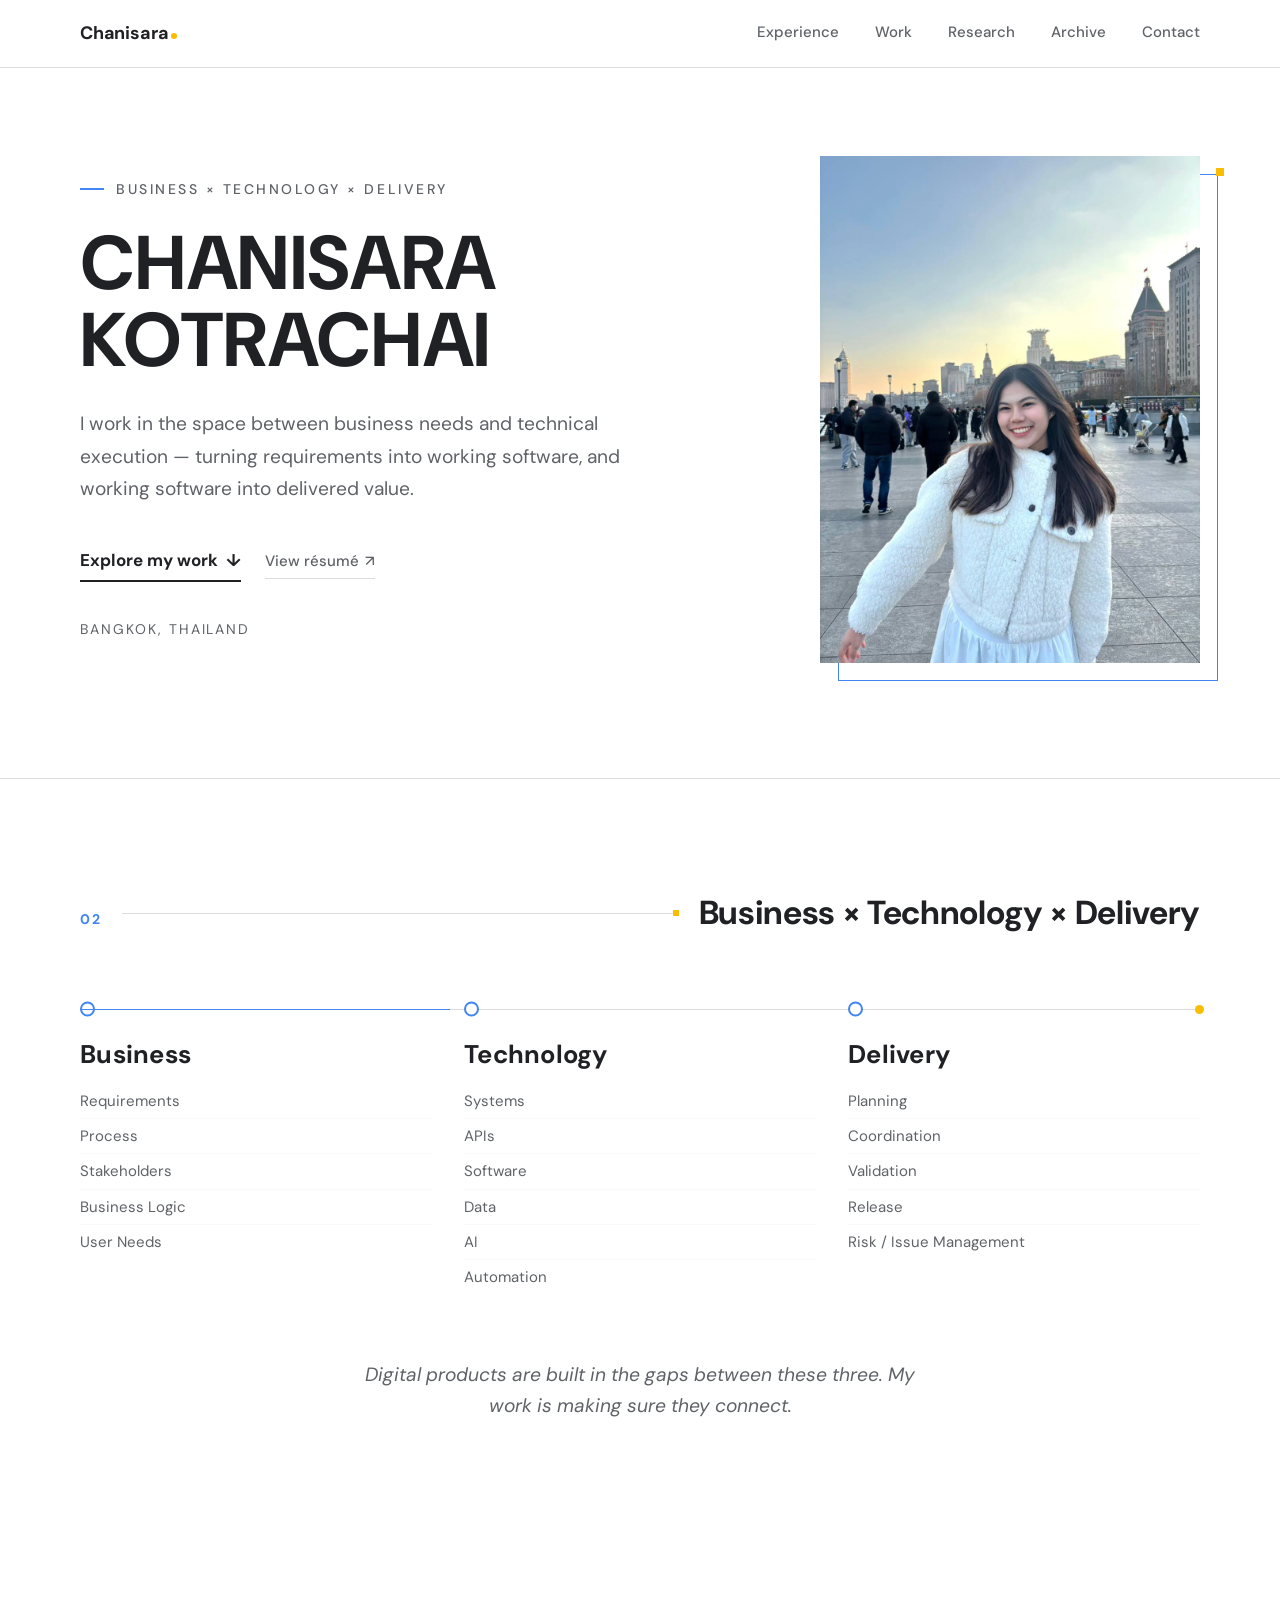
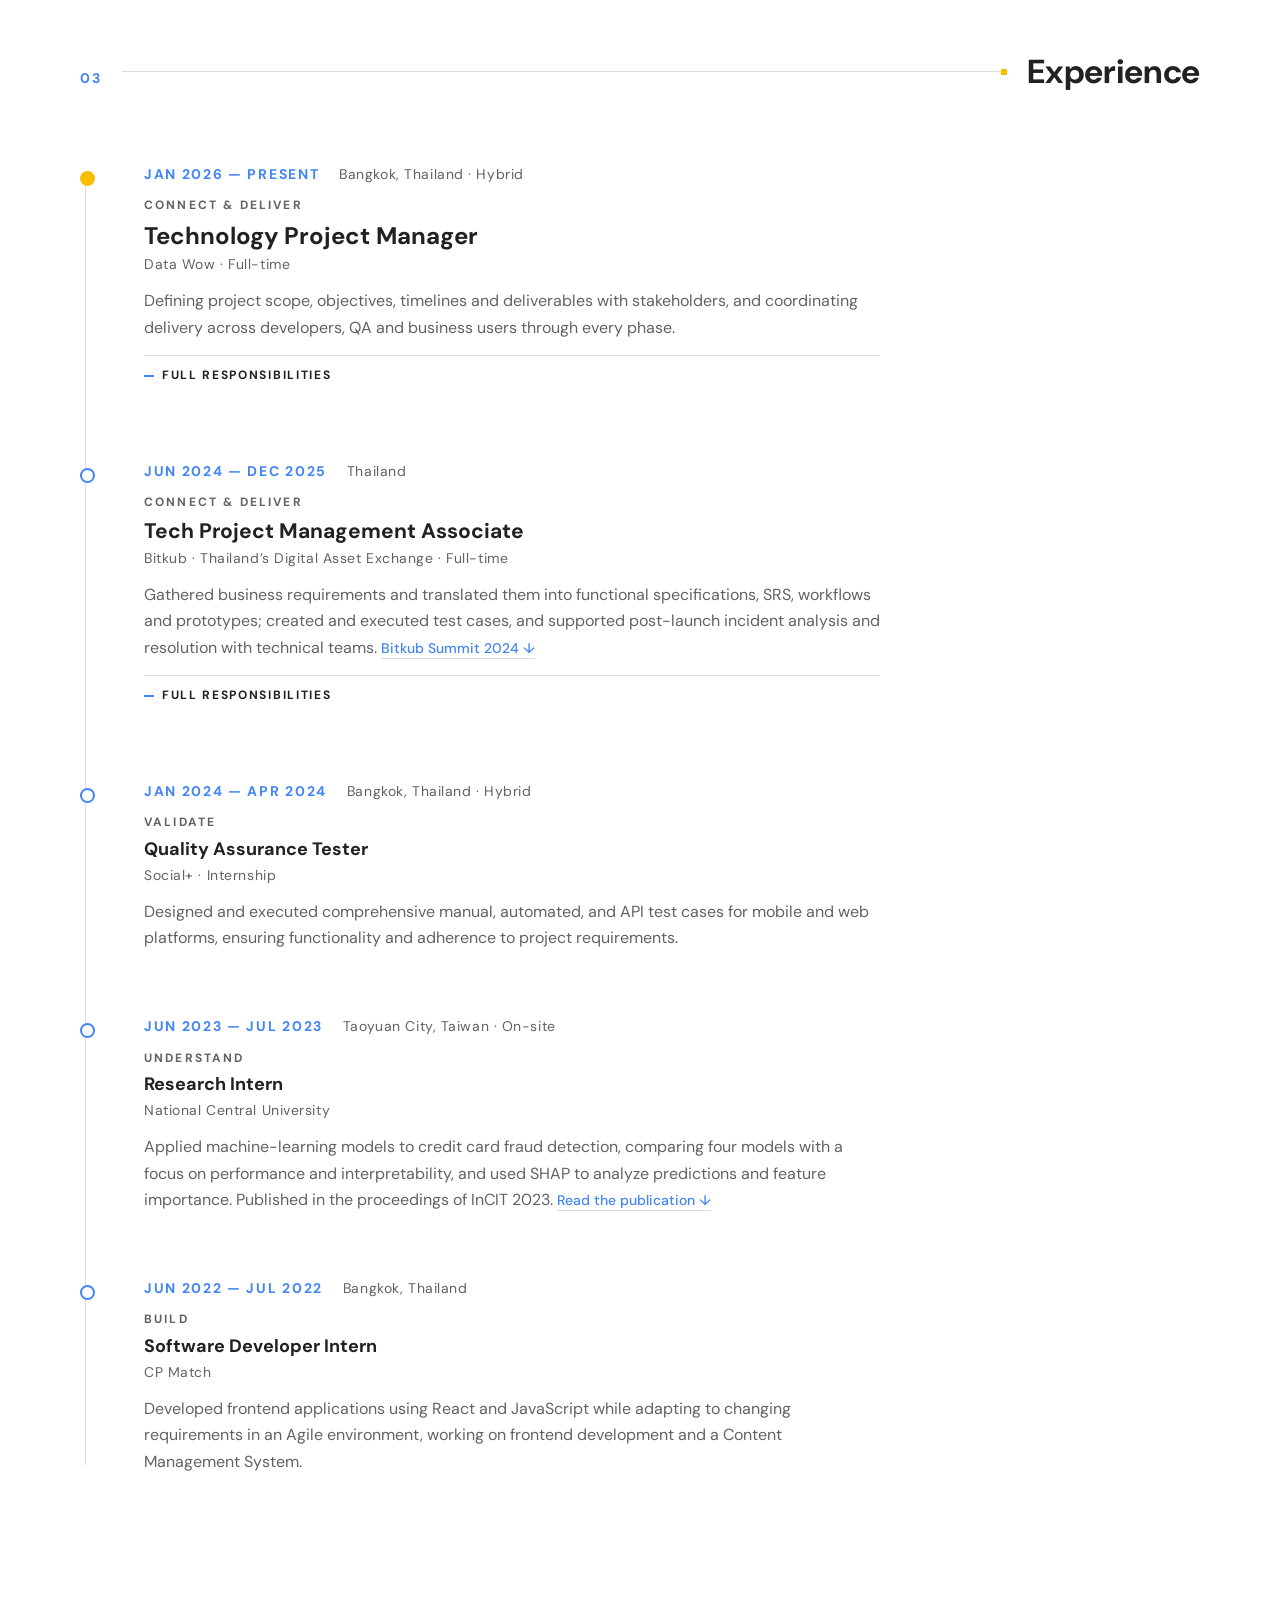
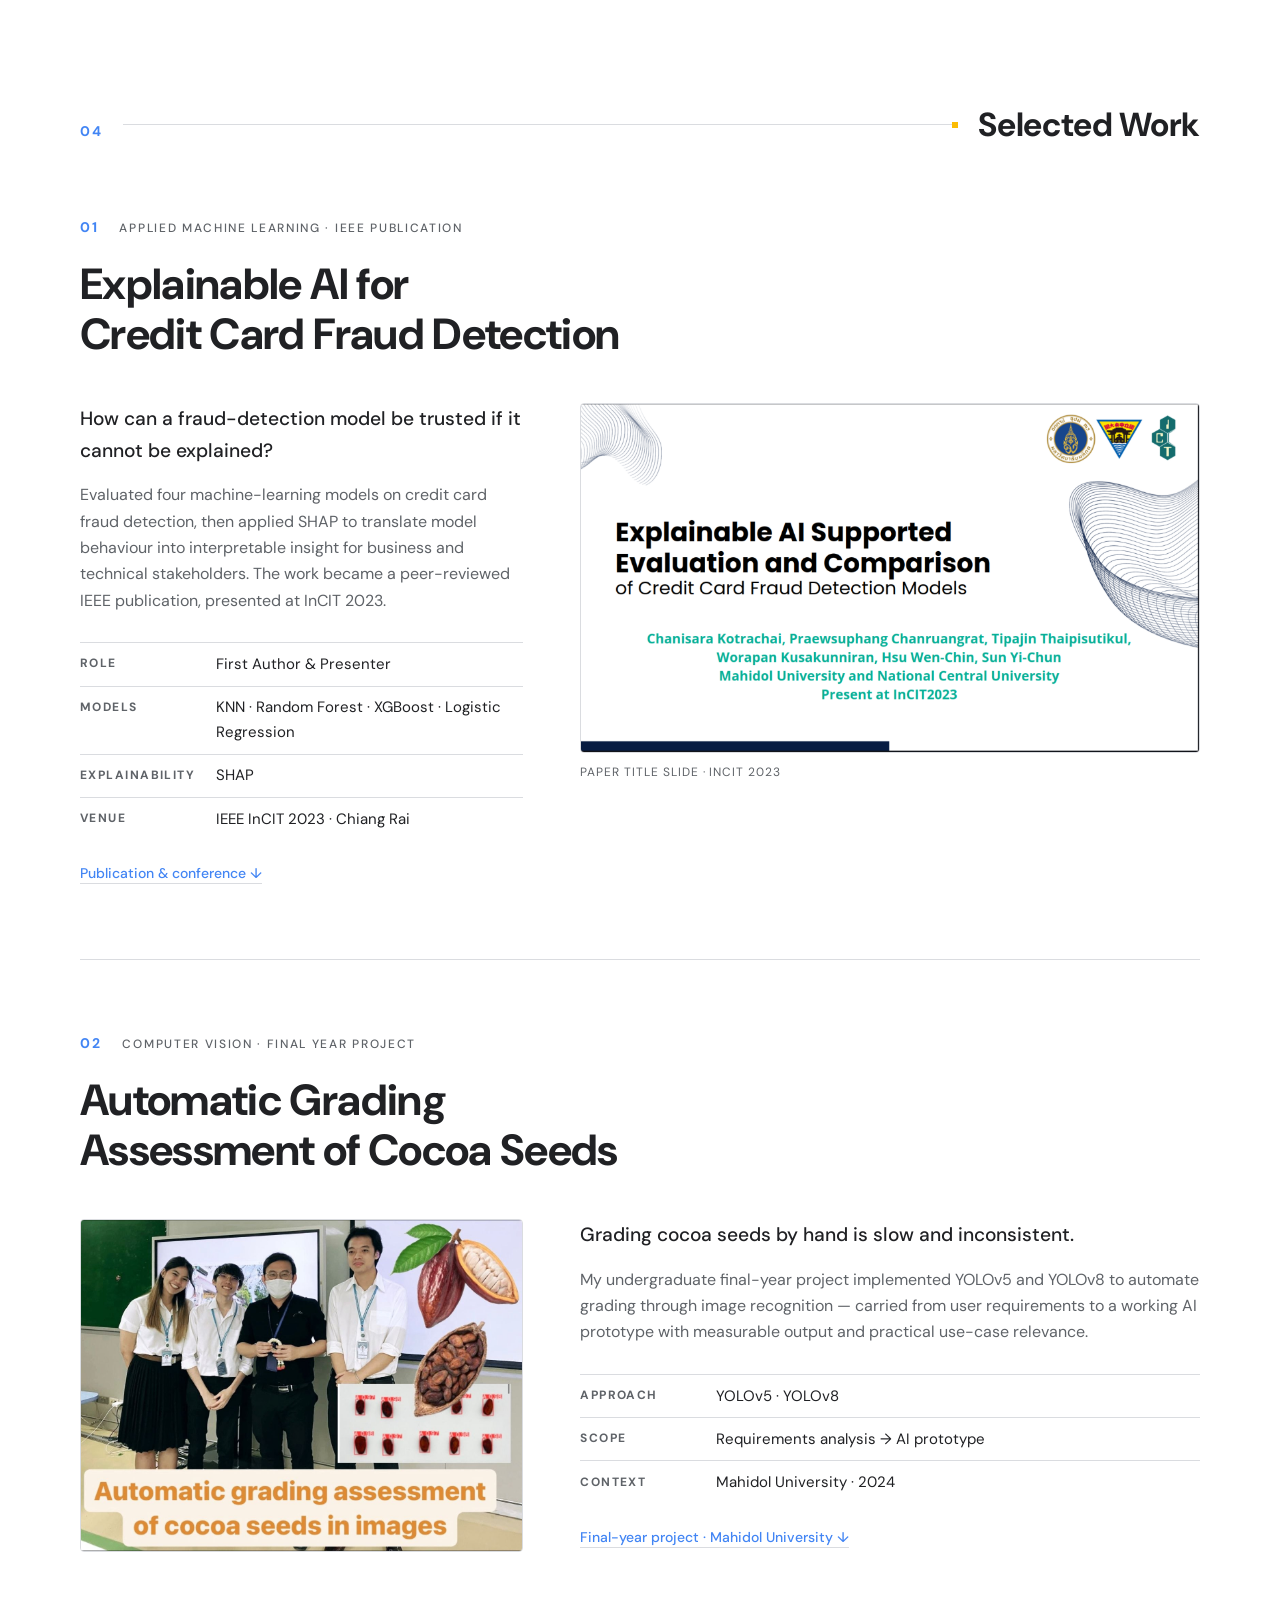
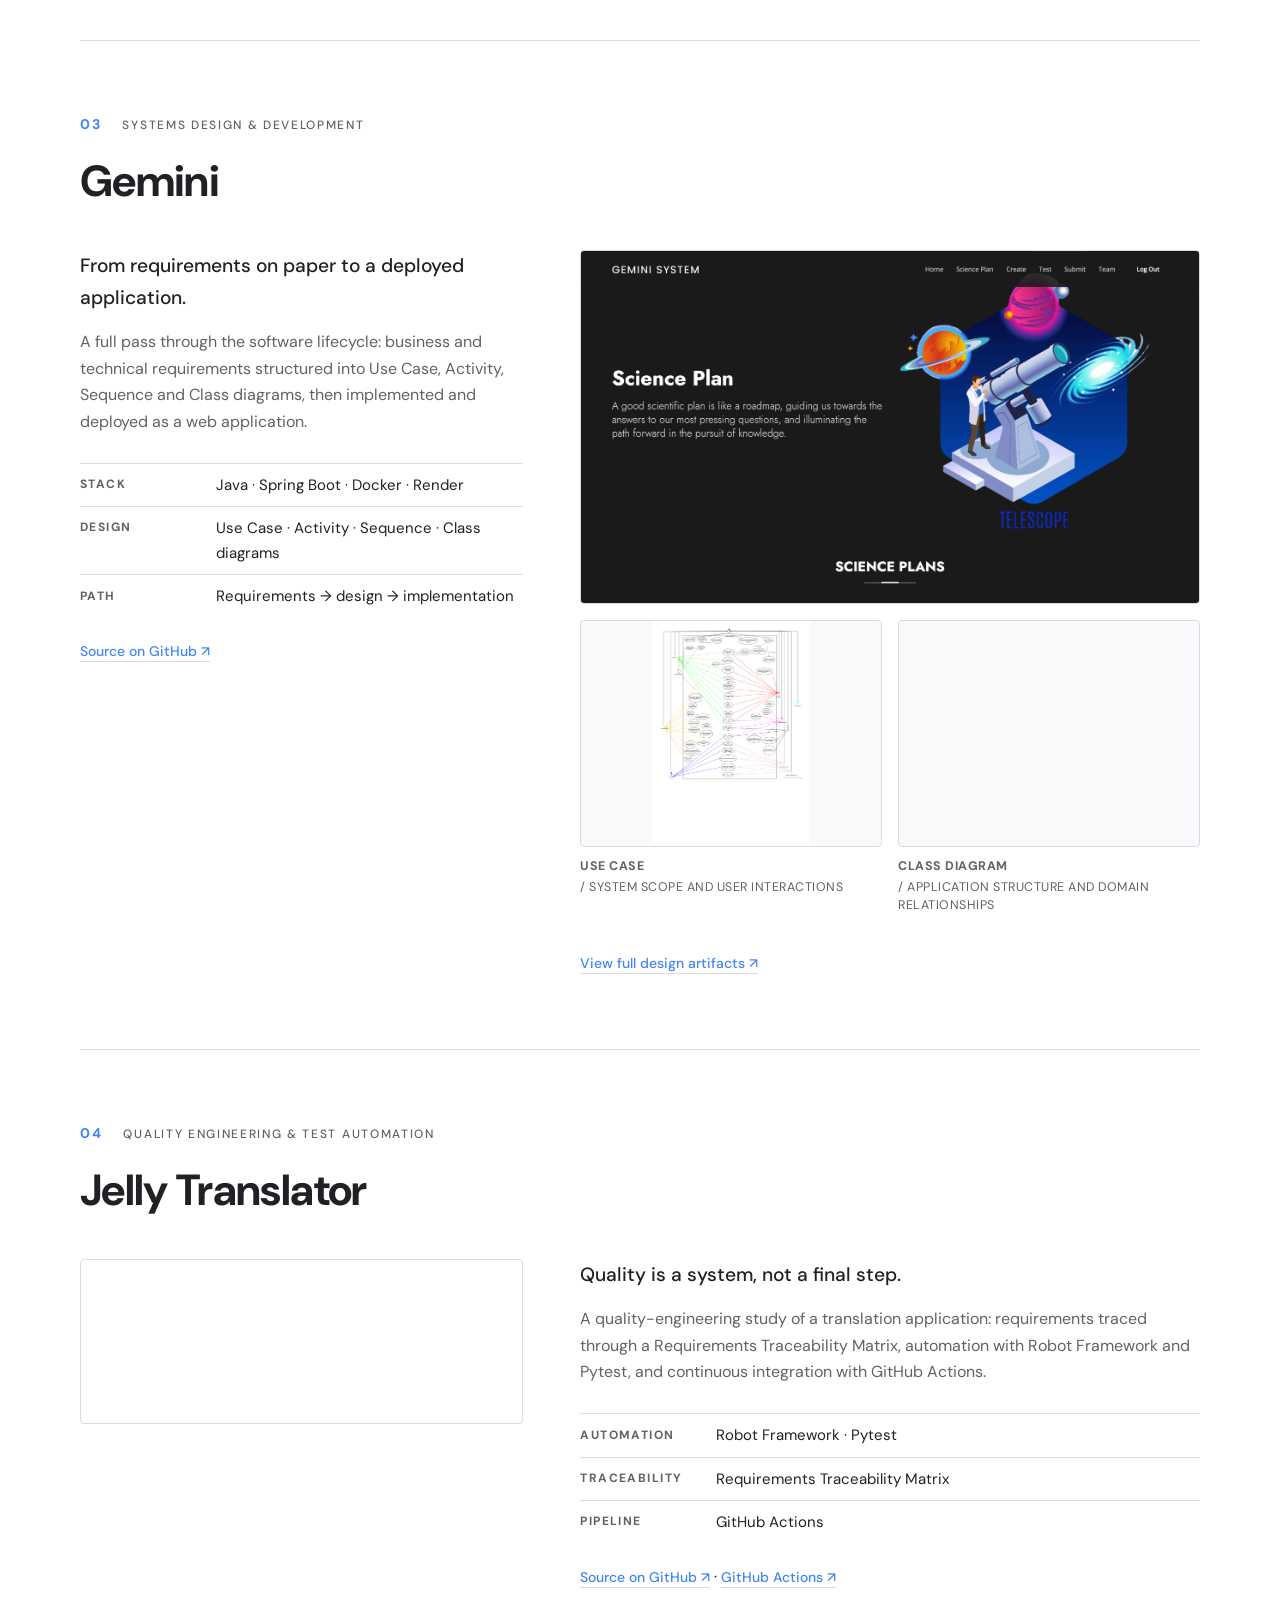
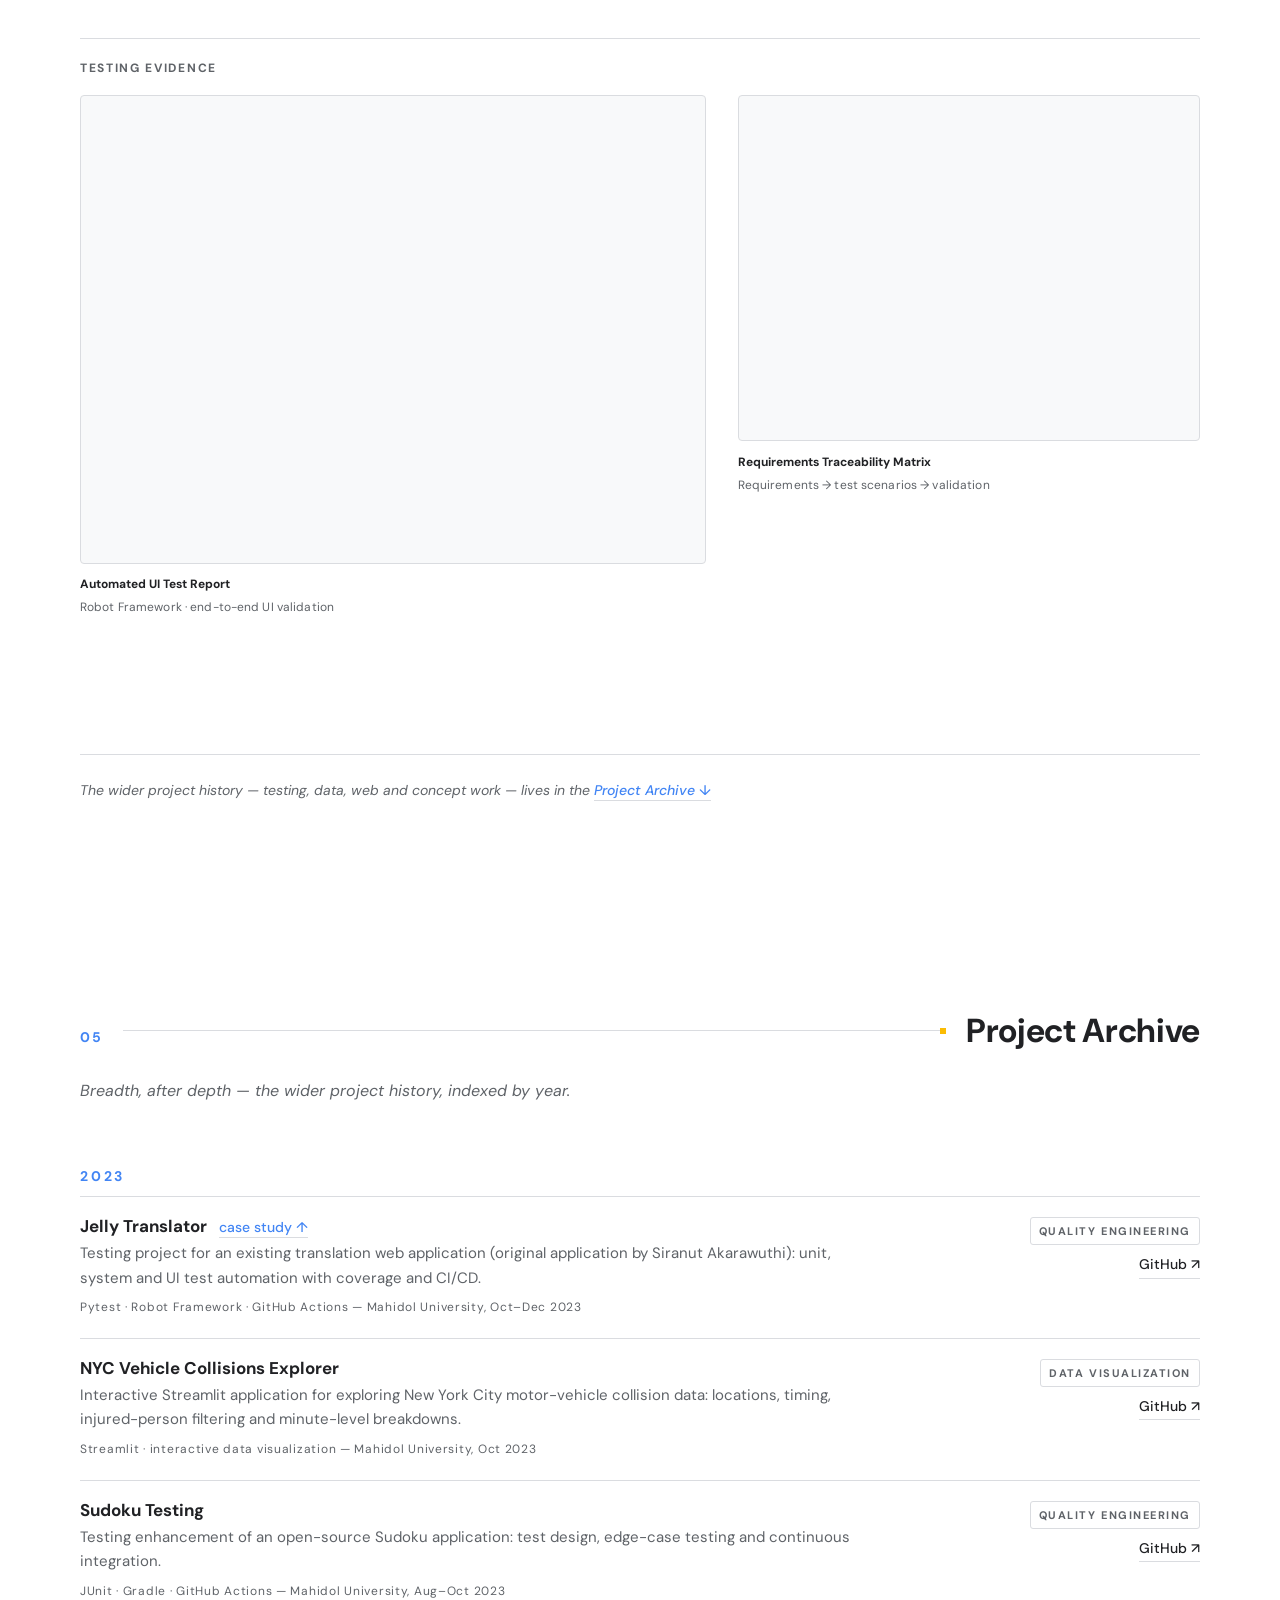
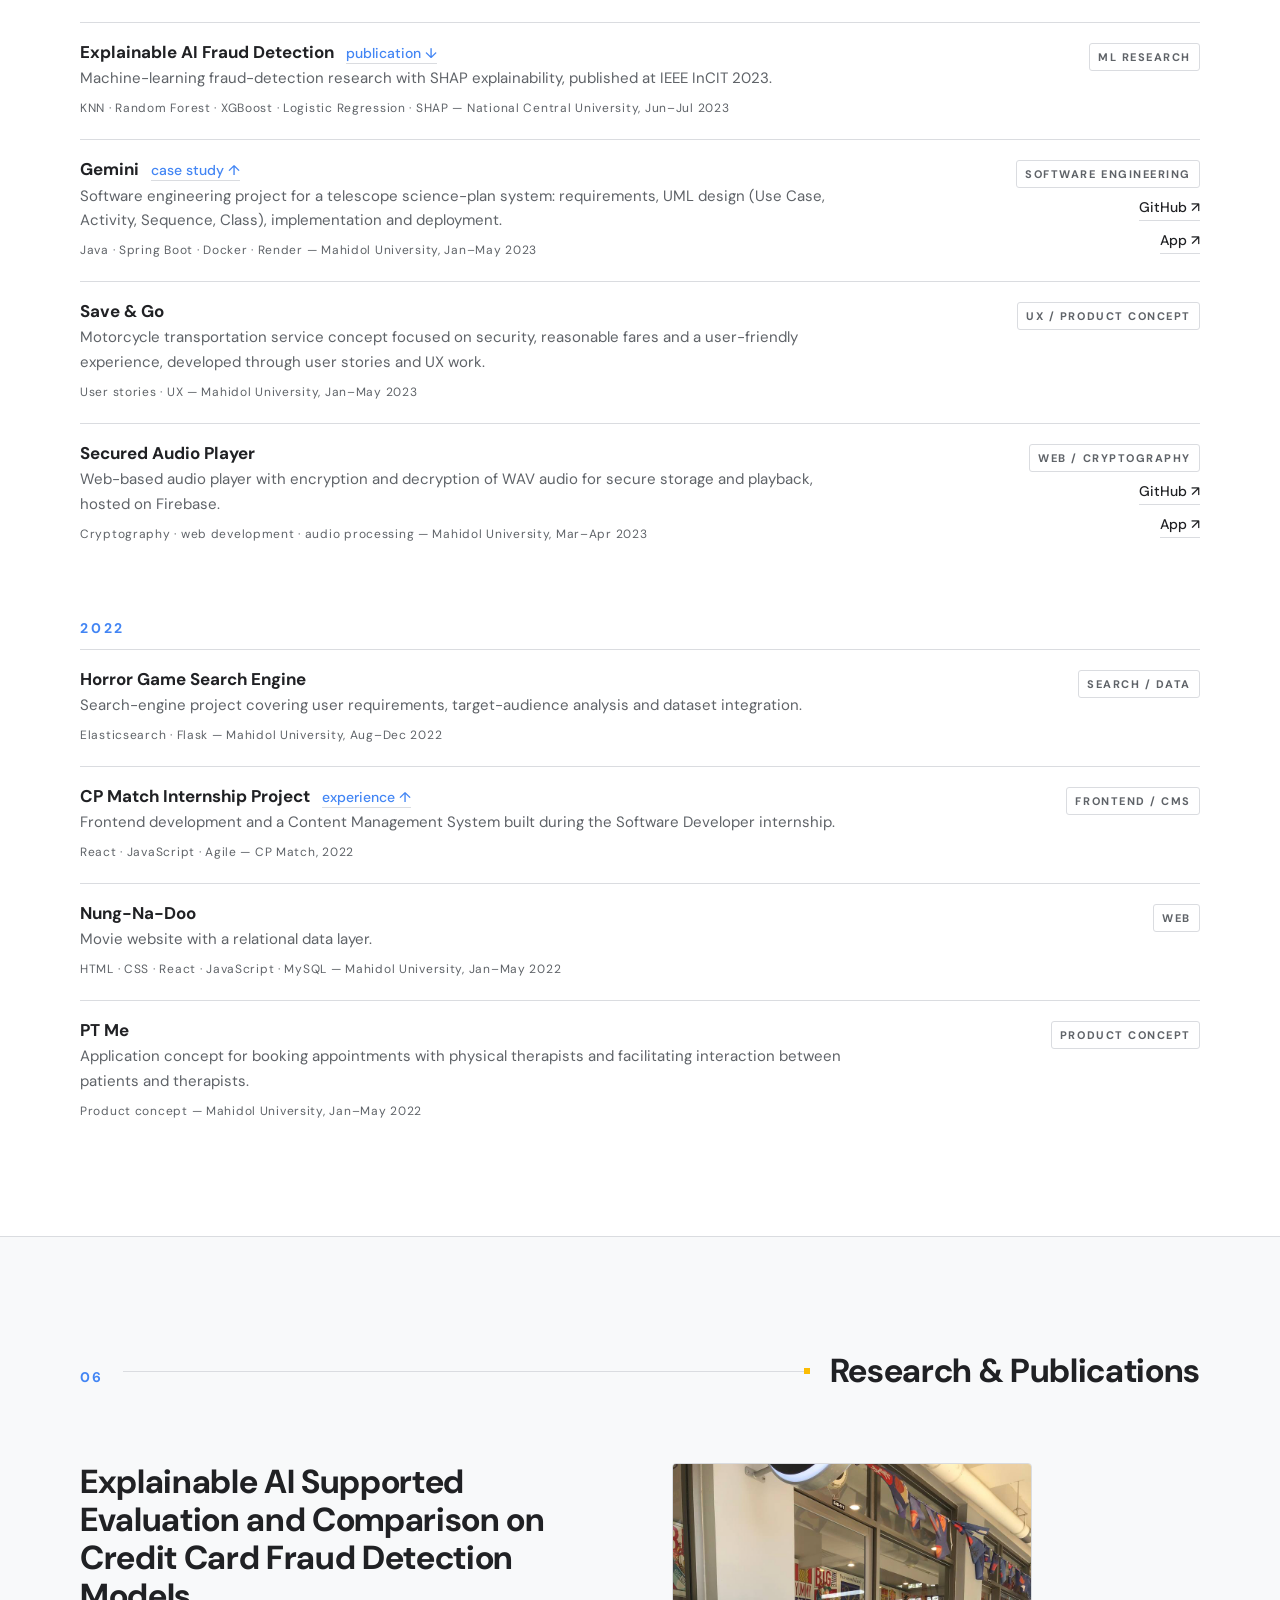
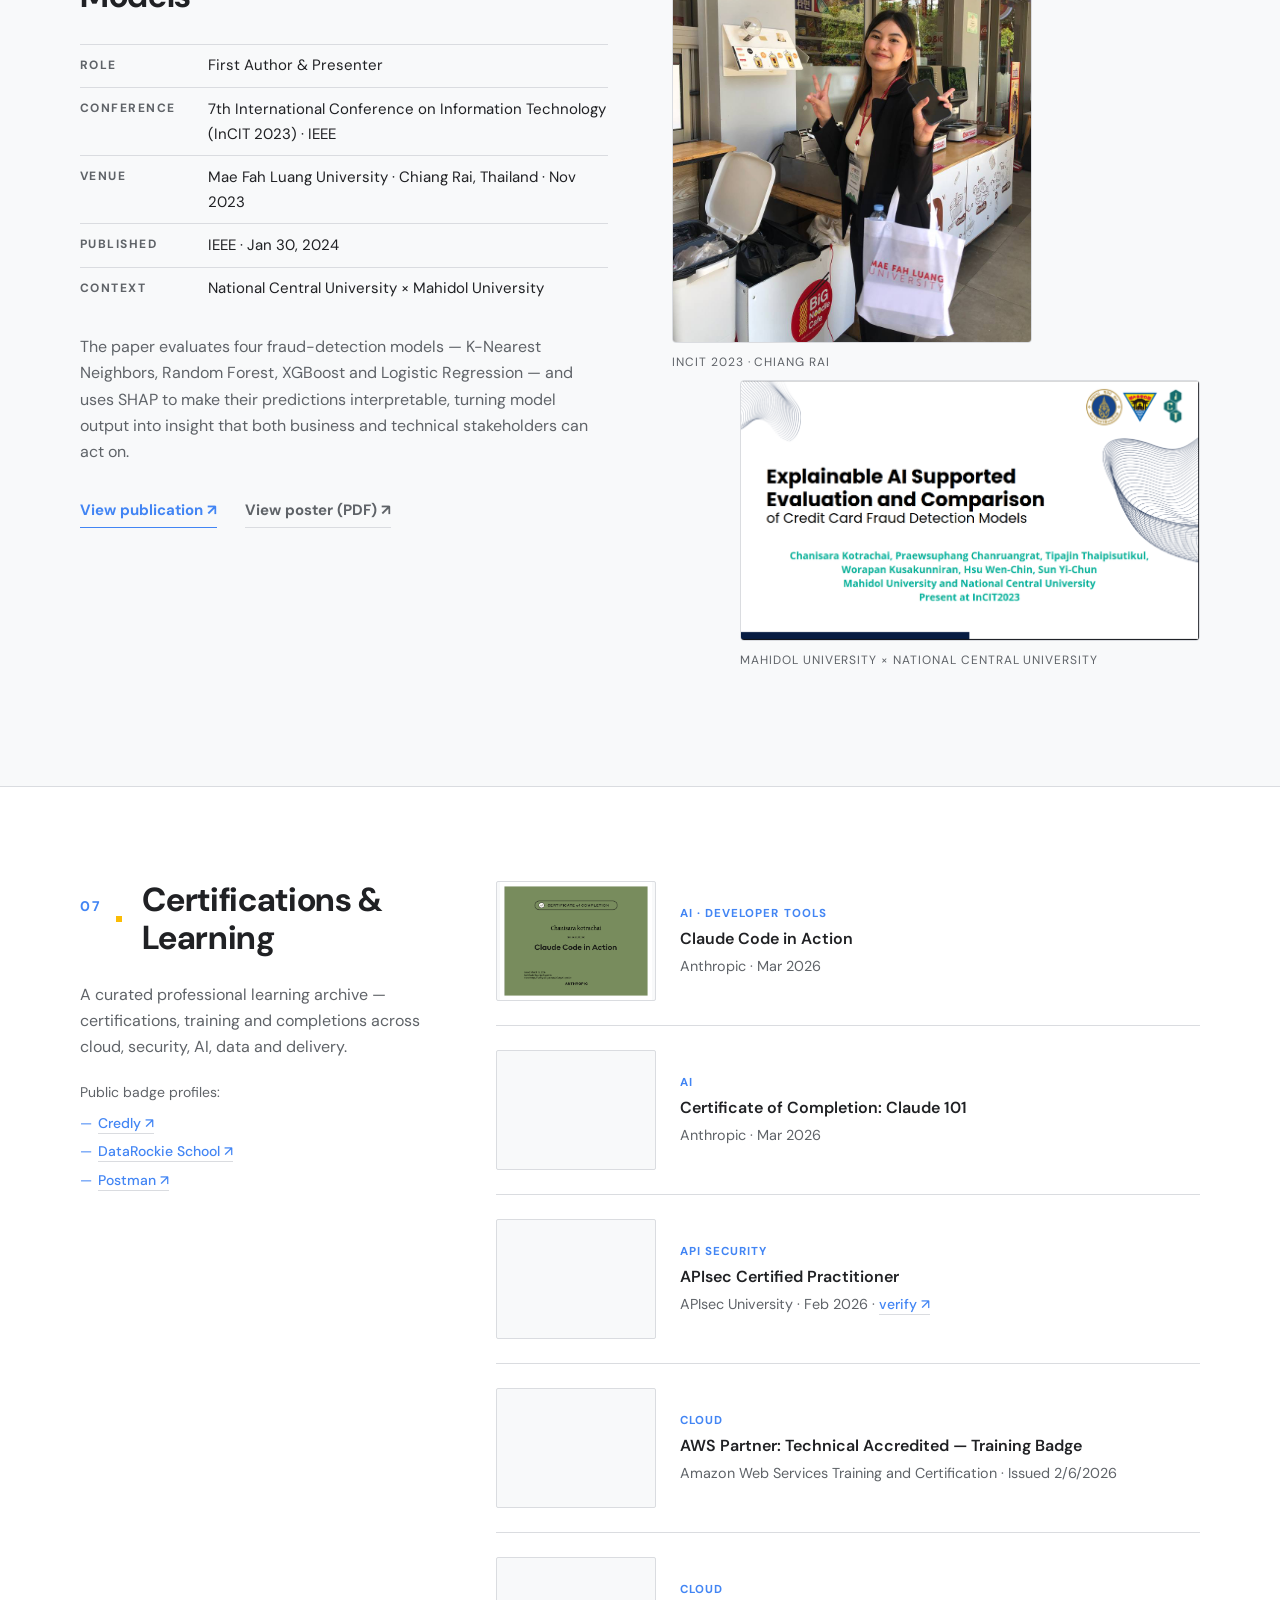
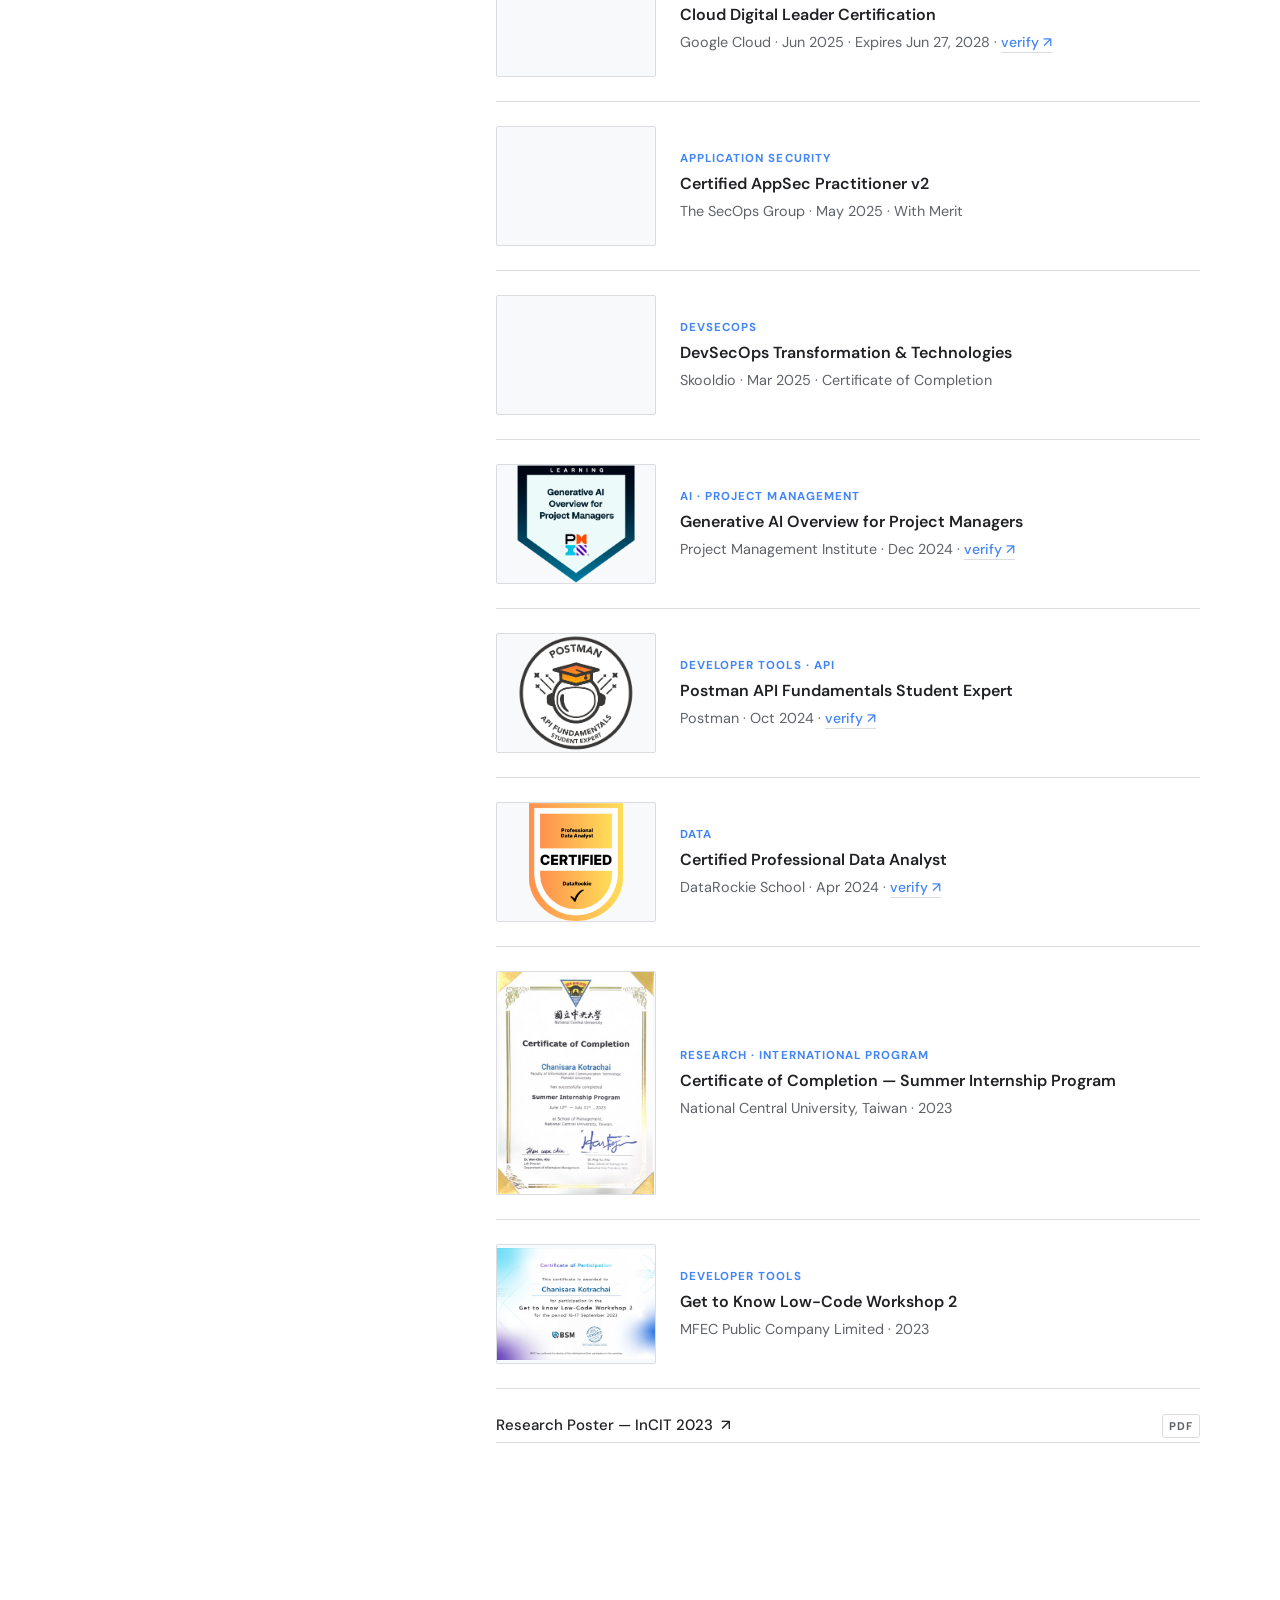
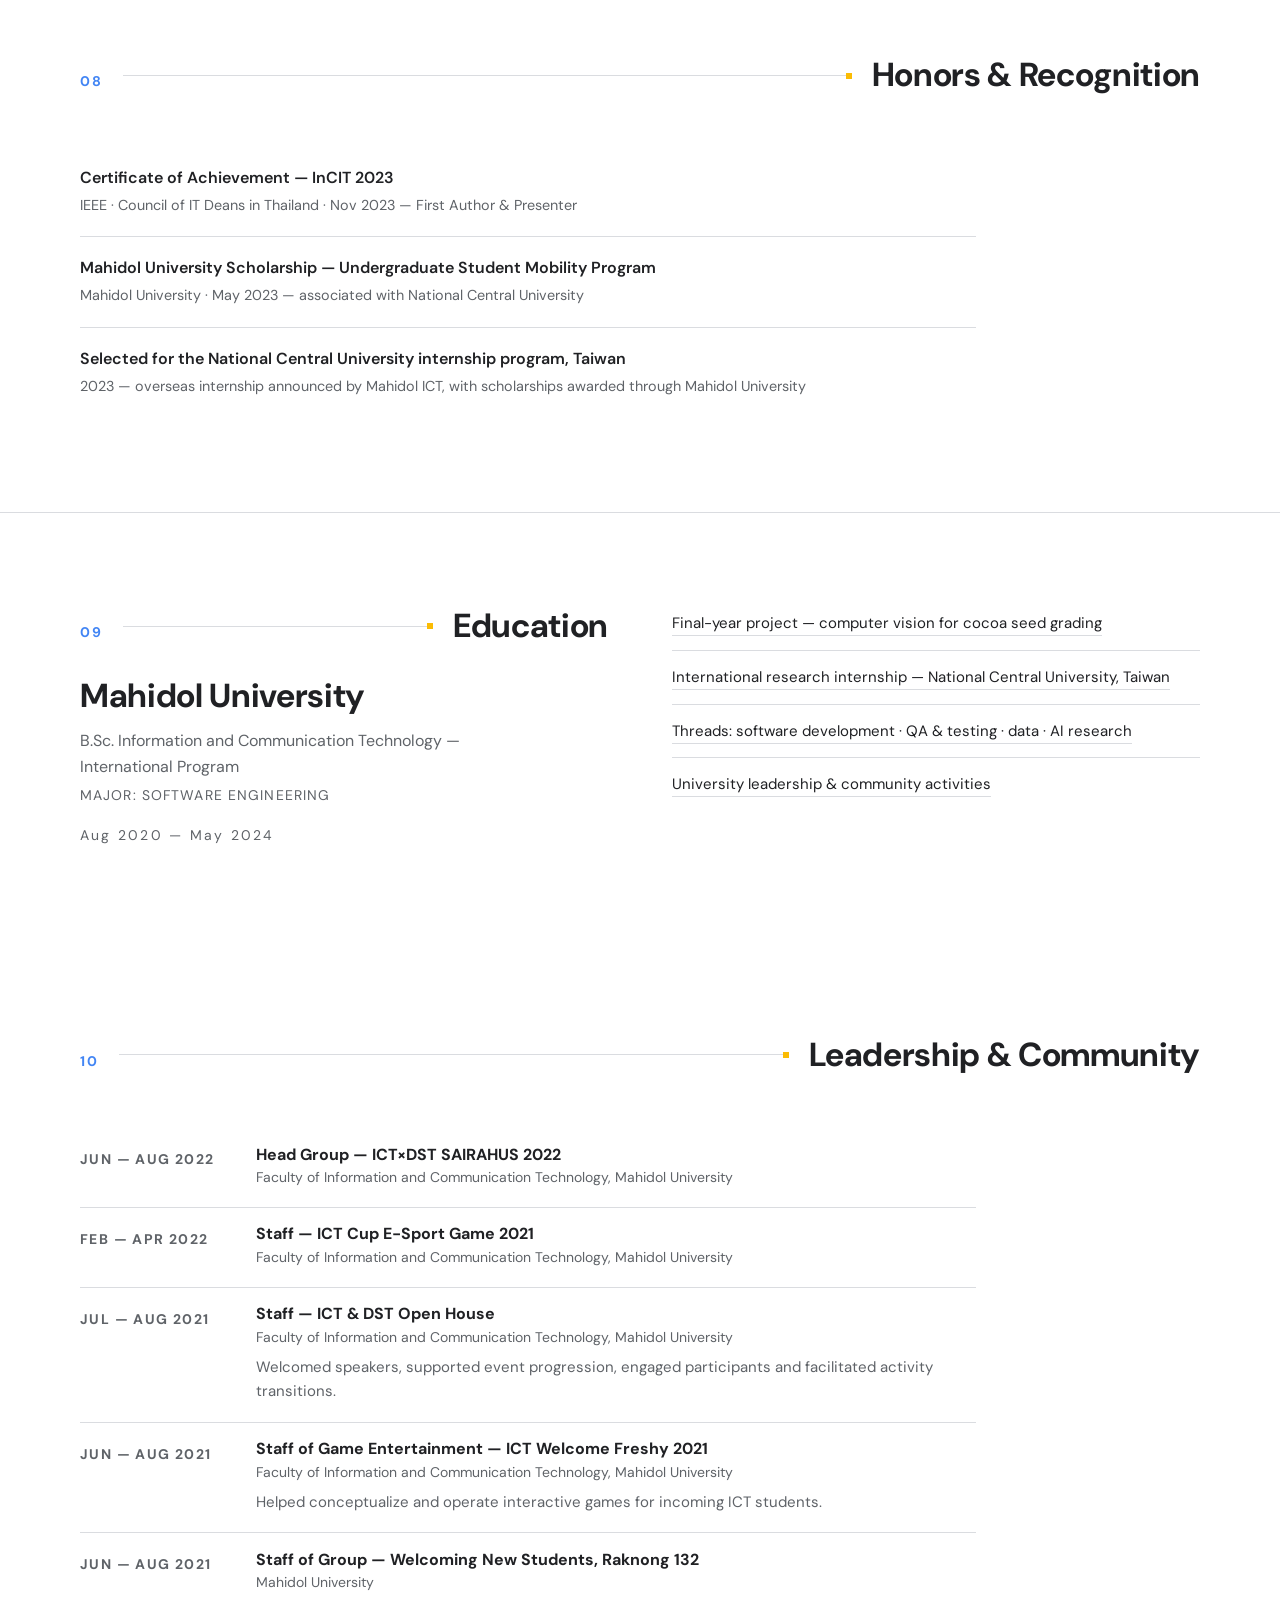
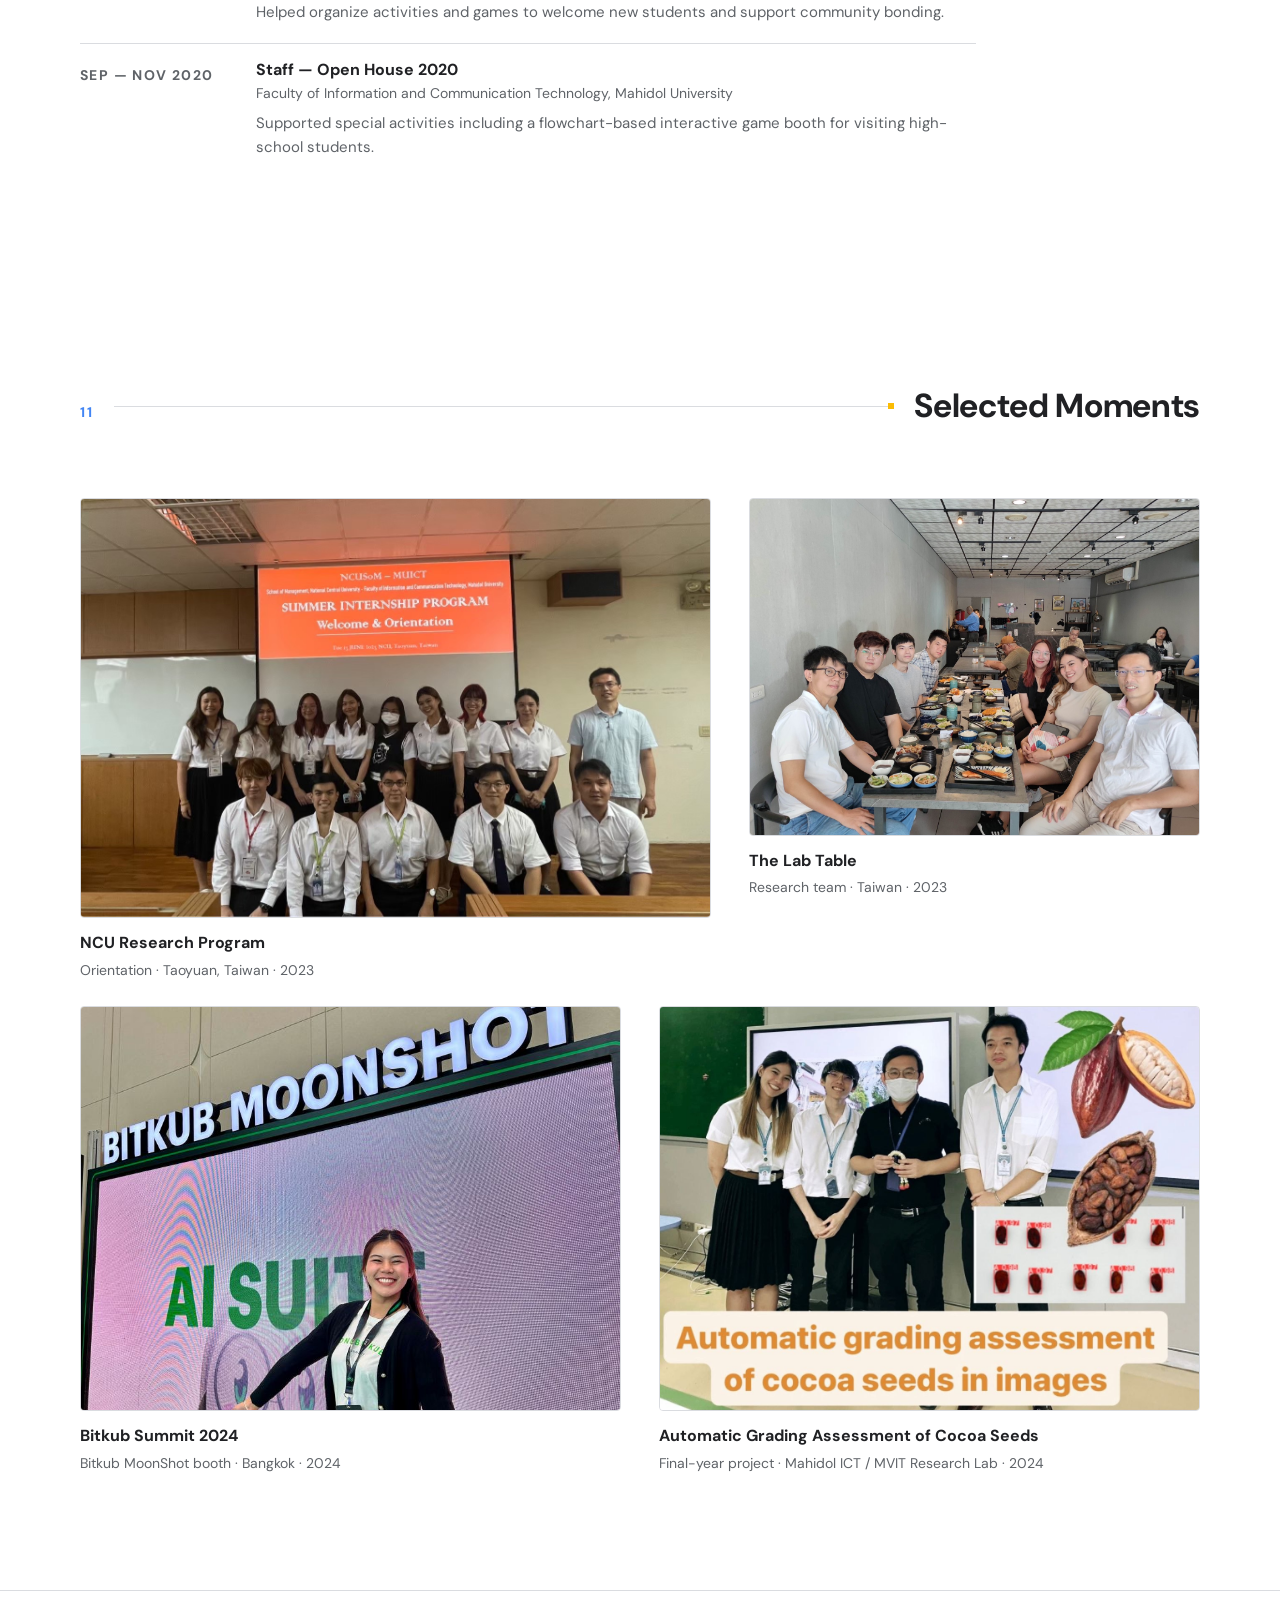
==== commit 35e15154: "Improve UX/UI" ====
--- a/index.html
+++ b/index.html
@@ -70,7 +70,15 @@
             I work in the space between business needs and technical execution —
             turning requirements into working software, and working software into delivered value.
           </p>
-          <a href="#work" class="hero__cta">Explore my work <span aria-hidden="true">↓</span></a>
+          <div class="hero__actions">
+            <a href="#work" class="hero__cta">Explore my work <span aria-hidden="true">↓</span></a>
+            <a href="/documents/resume/Chanisara-Kotrachai-Resume.pdf"
+               class="hero__resume"
+               target="_blank"
+               rel="noopener noreferrer">
+              View résumé <span aria-hidden="true">↗</span>
+            </a>
+          </div>
           <p class="hero__meta">Bangkok, Thailand</p>
         </div>
         <figure class="hero__portrait">
--- a/css/style.css
+++ b/css/style.css
@@ -690,6 +690,37 @@
 
 .project__cluster-row--three {
   grid-template-columns: repeat(3, minmax(0, 1fr));
+}
+
+.project__cluster-row--asym {
+  grid-template-columns: minmax(0, 1.15fr) minmax(0, 0.85fr);
+}
+
+.project__cluster-row--contain img {
+  aspect-ratio: 4 / 3;
+  object-fit: contain;
+  background: var(--surface);
+}
+
+.project__cap strong,
+.project__cap span {
+  display: block;
+}
+
+.project__cap strong {
+  color: var(--black);
+}
+
+.project__cap span {
+  margin-top: 0.25rem;
+  text-transform: none;
+  letter-spacing: 0.01em;
+}
+
+@media (max-width: 640px) {
+  .project__cluster-row--asym {
+    grid-template-columns: 1fr;
+  }
 }
 
 .work__more {
@@ -1669,3 +1700,695 @@
     transition-duration: 0.01ms !important;
   }
 }
+
+.archive__badge-links {
+  list-style: none;
+  padding-left: 0;
+  margin-top: 0.5rem;
+}
+
+.archive__badge-links li {
+  position: relative;
+  padding-left: 1.1rem;
+  margin-bottom: 0.35rem;
+}
+
+.archive__badge-links li::before {
+  content: "—";
+  position: absolute;
+  left: 0;
+  color: var(--blue);
+}
+
+/* =========================================
+   CERTIFICATIONS / ARCHIVE
+   ========================================= */
+
+.archive__list {
+  list-style: none;
+  margin: 0;
+  padding: 0;
+}
+
+.archive__row {
+  display: grid;
+  grid-template-columns: 160px minmax(0, 1fr);
+  gap: 1.5rem;
+  align-items: center;
+
+  padding: 1.5rem 0;
+  border-top: 1px solid var(--border);
+}
+
+.archive__row:first-child {
+  border-top: 0;
+}
+
+
+/* -----------------------------------------
+   Certificate / badge preview
+   ----------------------------------------- */
+
+.archive__thumb {
+  display: block;
+
+  width: 160px;
+  height: auto;
+  aspect-ratio: 4 / 3;
+
+  object-fit: contain;
+
+  background-color: var(--surface);
+  border: 1px solid var(--border);
+  border-radius: 2px;
+}
+
+
+/* Portrait-oriented certificate */
+.archive__thumb--portrait {
+  aspect-ratio: 4 / 5.6;
+  object-fit: contain;
+}
+
+
+/* -----------------------------------------
+   Placeholder
+   ----------------------------------------- */
+
+.archive__thumb--placeholder {
+  position: relative;
+
+  display: flex;
+  flex-direction: column;
+  justify-content: center;
+
+  width: 160px;
+  aspect-ratio: 4 / 3;
+
+  padding: 1rem;
+
+  overflow: hidden;
+
+  background: var(--surface);
+  border: 1px dashed var(--border);
+}
+
+
+/* blue editorial marker */
+.archive__thumb--placeholder::before {
+  content: "";
+
+  position: absolute;
+  top: 0;
+  left: 0;
+
+  width: 34px;
+  height: 3px;
+
+  background: var(--blue);
+}
+
+
+/* yellow endpoint */
+.archive__thumb--placeholder::after {
+  content: "";
+
+  position: absolute;
+  top: 0;
+  left: 34px;
+
+  width: 6px;
+  height: 3px;
+
+  background: var(--yellow);
+}
+
+
+.archive__ph-label {
+  margin-bottom: 0.35rem;
+
+  font-size: 0.68rem;
+  font-weight: 700;
+
+  color: var(--blue);
+
+  text-transform: uppercase;
+  letter-spacing: 0.1em;
+}
+
+
+.archive__ph-note {
+  max-width: 130px;
+
+  font-size: 0.78rem;
+  line-height: 1.35;
+
+  color: var(--gray);
+}
+
+
+/* -----------------------------------------
+   Certificate information
+   ----------------------------------------- */
+
+.archive__info {
+  min-width: 0;
+}
+
+
+.cert__cat {
+  margin: 0 0 0.3rem;
+
+  font-size: 0.72rem;
+  font-weight: 700;
+
+  color: var(--blue);
+
+  text-transform: uppercase;
+  letter-spacing: 0.09em;
+}
+
+
+.archive__title {
+  margin: 0 0 0.35rem;
+
+  font-size: clamp(1rem, 1.25vw, 1.2rem);
+  font-weight: 600;
+  line-height: 1.35;
+
+  color: var(--black);
+}
+
+
+.archive__meta {
+  margin: 0;
+
+  font-size: 0.9rem;
+  line-height: 1.55;
+
+  color: var(--gray);
+}
+
+
+/* -----------------------------------------
+   Research document row
+   ----------------------------------------- */
+
+.archive__row--doc {
+  display: block;
+  padding: 1.5rem 0;
+}
+
+
+.archive__doclink {
+  display: flex;
+  align-items: baseline;
+  gap: 0.5rem;
+
+  width: 100%;
+
+  color: var(--black);
+
+  font-weight: 500;
+}
+
+
+.archive__doclink:hover {
+  color: var(--blue);
+}
+
+
+.archive__docmeta {
+  margin-left: auto;
+
+  font-size: 0.7rem;
+  font-weight: 700;
+
+  color: var(--gray);
+
+  text-transform: uppercase;
+  letter-spacing: 0.1em;
+}
+
+
+/* =========================================
+   TABLET
+   ========================================= */
+
+@media (max-width: 768px) {
+
+  .archive__row {
+    grid-template-columns: 120px minmax(0, 1fr);
+    gap: 1rem;
+
+    padding: 1.25rem 0;
+  }
+
+  .archive__thumb,
+  .archive__thumb--placeholder {
+    width: 120px;
+  }
+
+  .archive__ph-note {
+    max-width: 95px;
+    font-size: 0.72rem;
+  }
+
+}
+
+
+/* =========================================
+   SMALL MOBILE
+   ========================================= */
+
+@media (max-width: 430px) {
+
+  .archive__row {
+    grid-template-columns: 105px minmax(0, 1fr);
+    gap: 0.9rem;
+
+    align-items: start;
+  }
+
+  .archive__thumb,
+  .archive__thumb--placeholder {
+    width: 105px;
+  }
+
+  .archive__thumb--placeholder {
+    padding: 0.75rem;
+  }
+
+  .archive__ph-label {
+    font-size: 0.6rem;
+  }
+
+  .archive__ph-note {
+    max-width: 80px;
+    font-size: 0.66rem;
+  }
+
+  .archive__title {
+    font-size: 0.95rem;
+  }
+
+  .archive__meta {
+    font-size: 0.82rem;
+  }
+
+}
+
+/* Selected Moments: two-item top row */
+.moments__grid--two {
+  grid-template-rows: auto;
+  align-items: start;
+}
+
+.moments__grid--two .moments__feature {
+  grid-row: auto;
+}
+
+/* Important:
+   override the old height: 100% used by the original 3-item layout */
+.moments__grid--two .moments__feature img {
+  width: 100%;
+  height: auto;
+  aspect-ratio: 3 / 2;
+  object-fit: cover;
+}
+
+/* Keep the smaller NCU image consistent */
+.moments__grid--two .moments__item img {
+  width: 100%;
+  height: auto;
+  aspect-ratio: 4 / 3;
+  object-fit: cover;
+}
+
+/* Give captions their own normal document flow */
+.moments__grid--two figure {
+  min-width: 0;
+}
+
+.moments__grid--two figcaption {
+  position: static;
+}
+
+.moments__grid--two .moments__feature img {
+  height: auto;
+}
+
+.project__cluster-row--contain figcaption {
+  font-size: 0.78rem;
+  line-height: 1.45;
+  letter-spacing: 0.04em;
+}
+
+.project__cluster-row--contain figcaption strong {
+  display: block;
+  margin-bottom: 0.2rem;
+}
+
+#project-jelly .project__cluster > .project__xref {
+  margin-top: 1rem;
+}
+
+/* ---------- Jelly full-width testing evidence ---------- */
+
+#project-jelly .jelly__evidence {
+  margin-top: clamp(2rem, 4vw, 3rem);
+  padding-top: 1.25rem;
+  border-top: 1px solid var(--border);
+}
+
+#project-jelly .jelly__evidence-label {
+  margin-bottom: 1rem;
+  color: var(--gray);
+  font-size: var(--fs-caption);
+  font-weight: 700;
+  letter-spacing: 0.14em;
+  text-transform: uppercase;
+}
+
+#project-jelly .jelly__evidence-grid {
+  display: grid;
+  grid-template-columns: minmax(0, 1.15fr) minmax(0, 0.85fr);
+  gap: clamp(1rem, 2.5vw, 2rem);
+  align-items: start;
+}
+
+#project-jelly .jelly__evidence-grid figure {
+  min-width: 0;
+}
+
+#project-jelly .jelly__evidence-grid img {
+  display: block;
+  width: 100%;
+  aspect-ratio: 4 / 3;
+  object-fit: contain;
+  background: var(--surface);
+  border: 1px solid var(--border);
+  border-radius: var(--radius);
+}
+
+#project-jelly .jelly__evidence-grid figcaption {
+  margin-top: 0.7rem;
+  font-size: var(--fs-caption);
+  color: var(--gray);
+}
+
+#project-jelly .jelly__evidence-grid .project__cap strong {
+  color: var(--black);
+}
+
+#project-jelly .jelly__evidence-grid .project__cap span {
+  margin-top: 0.2rem;
+  text-transform: none;
+  letter-spacing: 0.01em;
+}
+
+@media (max-width: 640px) {
+  #project-jelly .jelly__evidence-grid {
+    grid-template-columns: 1fr;
+  }
+}
+
+/* === UX POLISH v1: recruiter-friendly editorial refinements === */
+
+/* Hero: primary exploration CTA + quiet resume utility action */
+.hero__actions {
+  display: flex;
+  align-items: baseline;
+  flex-wrap: wrap;
+  gap: 1rem 1.5rem;
+  margin-bottom: 0;
+}
+
+.hero__resume {
+  display: inline-flex;
+  align-items: baseline;
+  gap: 0.35rem;
+  color: var(--gray);
+  font-size: 0.9375rem;
+  font-weight: 500;
+  padding-bottom: 0.25rem;
+  border-bottom: 1px solid var(--border);
+}
+
+.hero__resume:hover {
+  color: var(--blue);
+  border-bottom-color: var(--blue);
+}
+
+.hero__resume span {
+  transition: transform var(--transition);
+}
+
+.hero__resume:hover span {
+  transform: translate(2px, -2px);
+}
+
+/* Slightly tighter rhythm where content becomes information-dense */
+#archive,
+#certifications,
+#honors,
+#education,
+#leadership {
+  padding-top: calc(var(--section-y) * 0.82);
+  padding-bottom: calc(var(--section-y) * 0.82);
+}
+
+/* Restrained interaction: make visual evidence feel intentionally inspectable */
+.project__media img,
+.project__cluster img {
+  cursor: zoom-in;
+  transition:
+    transform var(--transition),
+    box-shadow var(--transition),
+    border-color var(--transition);
+}
+
+.project__media img:hover,
+.project__cluster img:hover {
+  transform: translateY(-2px);
+  border-color: #C7CBD1;
+  box-shadow: 0 10px 28px rgba(32, 33, 36, 0.08);
+}
+
+/* Archive rows: subtle affordance without turning the portfolio into cards */
+.archive__row {
+  transition: transform var(--transition);
+}
+
+.archive__row .archive__thumb {
+  transition:
+    transform var(--transition),
+    box-shadow var(--transition),
+    border-color var(--transition);
+}
+
+.archive__row:hover .archive__title {
+  color: var(--blue);
+}
+
+.archive__row:hover .archive__thumb {
+  transform: scale(1.012);
+  border-color: #C7CBD1;
+  box-shadow: 0 6px 18px rgba(32, 33, 36, 0.06);
+}
+
+/* Accessible image lightbox created by main.js */
+body.lightbox-open {
+  overflow: hidden;
+}
+
+.portfolio-lightbox {
+  position: fixed;
+  inset: 0;
+  z-index: 3000;
+  display: grid;
+  place-items: center;
+  padding: clamp(1rem, 4vw, 3rem);
+  background: rgba(32, 33, 36, 0.88);
+  opacity: 0;
+  visibility: hidden;
+  transition:
+    opacity var(--transition),
+    visibility var(--transition);
+}
+
+.portfolio-lightbox.is-open {
+  opacity: 1;
+  visibility: visible;
+}
+
+.portfolio-lightbox__dialog {
+  position: relative;
+  display: grid;
+  place-items: center;
+  width: min(1180px, 100%);
+  max-height: 92vh;
+}
+
+.portfolio-lightbox__image {
+  display: block;
+  max-width: 100%;
+  max-height: 88vh;
+  width: auto;
+  height: auto;
+  object-fit: contain;
+  background: var(--white);
+  border-radius: var(--radius);
+  box-shadow: 0 24px 72px rgba(0, 0, 0, 0.32);
+}
+
+.portfolio-lightbox__close {
+  position: absolute;
+  top: -0.75rem;
+  right: -0.75rem;
+  width: 2.75rem;
+  height: 2.75rem;
+  display: grid;
+  place-items: center;
+  border: 1px solid rgba(255, 255, 255, 0.28);
+  border-radius: 999px;
+  background: var(--white);
+  color: var(--black);
+  font: inherit;
+  font-size: 1.25rem;
+  line-height: 1;
+  cursor: pointer;
+  box-shadow: 0 8px 28px rgba(0, 0, 0, 0.2);
+}
+
+.portfolio-lightbox__close:hover {
+  color: var(--blue);
+}
+
+/* Mobile menu: preserve the existing lightweight menu, but make state clearer */
+@media (max-width: 768px) {
+  body.nav-open {
+    overflow: hidden;
+  }
+
+  body.nav-open::before {
+    content: "";
+    position: fixed;
+    z-index: 900;
+    inset: var(--nav-h) 0 0;
+    background: rgba(32, 33, 36, 0.12);
+    backdrop-filter: blur(1px);
+    -webkit-backdrop-filter: blur(1px);
+  }
+
+  body.nav-open .nav__menu {
+    box-shadow: 0 14px 30px rgba(32, 33, 36, 0.08);
+  }
+}
+
+@media (max-width: 520px) {
+  .hero__actions {
+    align-items: flex-start;
+    flex-direction: column;
+    gap: 0.875rem;
+  }
+}
+
+@media (prefers-reduced-motion: reduce) {
+  .project__media img:hover,
+  .project__cluster img:hover,
+  .archive__row:hover .archive__thumb {
+    transform: none;
+  }
+}
+
+/* === UX POLISH v3: universal evidence zoom + floating back-to-top === */
+
+/* Make visual evidence clearly inspectable */
+.project img,
+.jelly__evidence-grid img,
+.moments img,
+.research__visual img,
+.archive__thumb {
+  cursor: zoom-in;
+  transition:
+    transform var(--transition),
+    box-shadow var(--transition),
+    border-color var(--transition);
+}
+
+.project img:hover,
+.jelly__evidence-grid img:hover,
+.moments img:hover,
+.research__visual img:hover,
+.archive__thumb:hover {
+  transform: translateY(-2px);
+  border-color: #C7CBD1;
+  box-shadow: 0 10px 28px rgba(32, 33, 36, 0.08);
+}
+
+/* Existing footer link becomes a floating utility after scrolling */
+.footer__top {
+  position: fixed;
+  right: clamp(1rem, 3vw, 2rem);
+  bottom: clamp(1rem, 3vw, 2rem);
+  z-index: 1200;
+
+  display: inline-flex;
+  align-items: center;
+  gap: 0.4rem;
+
+  padding: 0.65rem 0.85rem;
+  border: 1px solid var(--border);
+  border-radius: 999px;
+  background: rgba(255, 255, 255, 0.94);
+  color: var(--gray);
+  box-shadow: 0 8px 24px rgba(32, 33, 36, 0.08);
+  backdrop-filter: blur(8px);
+  -webkit-backdrop-filter: blur(8px);
+
+  opacity: 0;
+  visibility: hidden;
+  pointer-events: none;
+  transform: translateY(8px);
+
+  transition:
+    opacity var(--transition),
+    visibility var(--transition),
+    transform var(--transition),
+    color var(--transition),
+    border-color var(--transition);
+}
+
+.footer__top.is-visible {
+  opacity: 1;
+  visibility: visible;
+  pointer-events: auto;
+  transform: translateY(0);
+}
+
+.footer__top:hover {
+  color: var(--blue);
+  border-color: var(--blue);
+}
+
+@media (max-width: 520px) {
+  .footer__top {
+    right: 1rem;
+    bottom: 1rem;
+    padding: 0.6rem 0.75rem;
+    background: rgba(255, 255, 255, 0.97);
+  }
+}
+
+@media (prefers-reduced-motion: reduce) {
+  .project img:hover,
+  .jelly__evidence-grid img:hover,
+  .moments img:hover,
+  .research__visual img:hover,
+  .archive__thumb:hover,
+  .footer__top {
+    transform: none;
+  }
+}
+
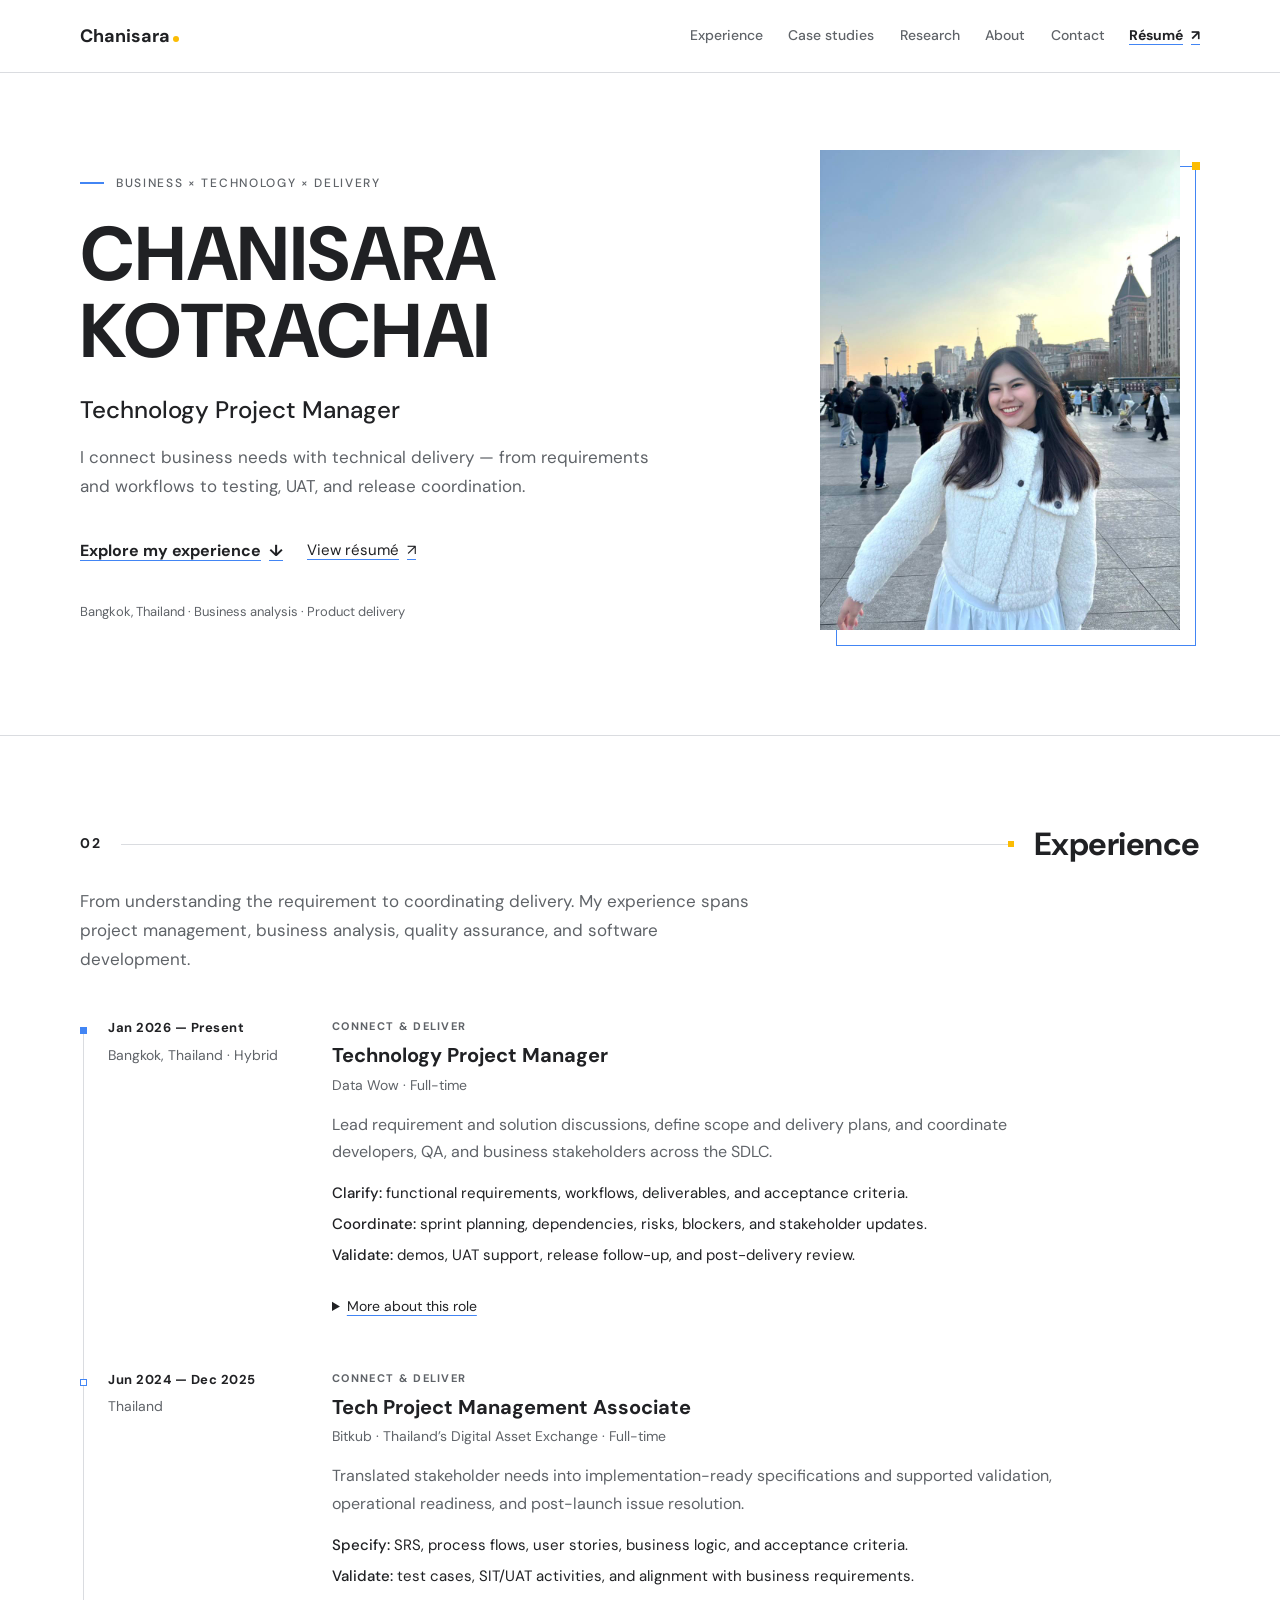
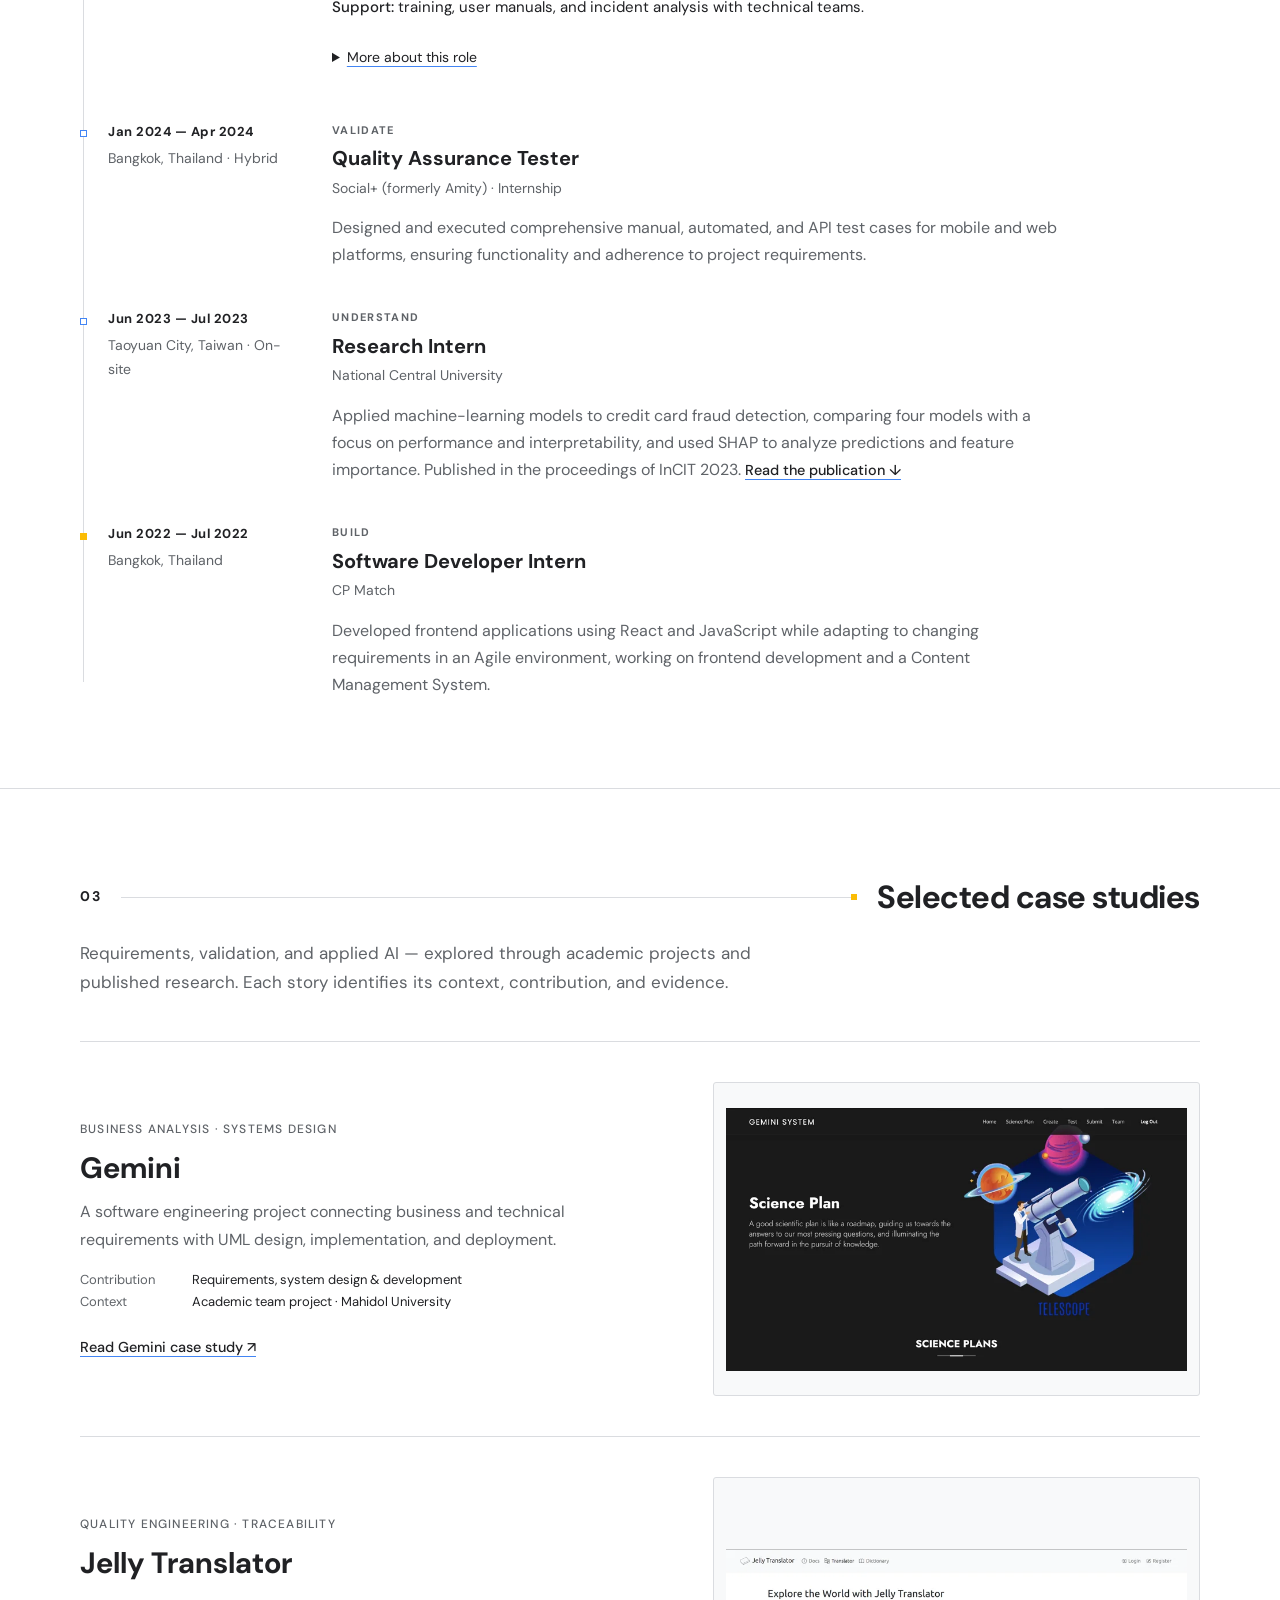
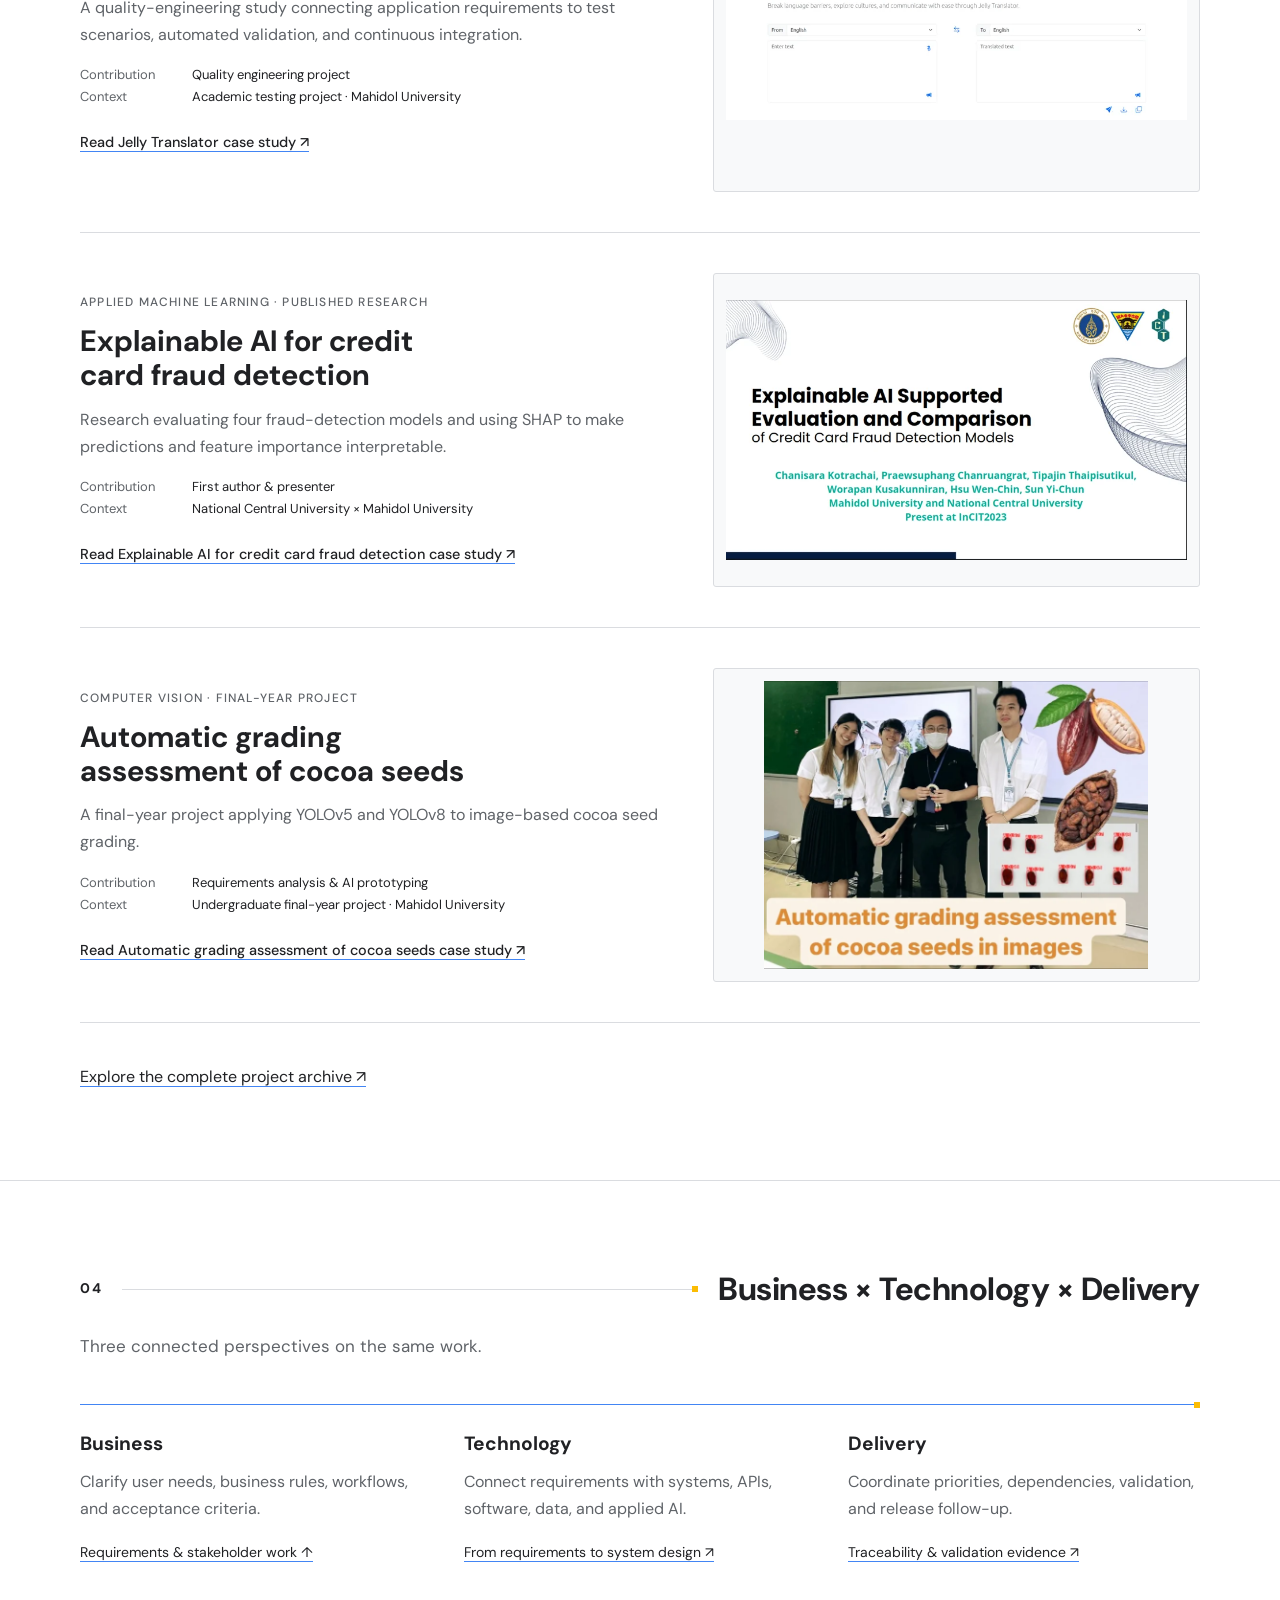
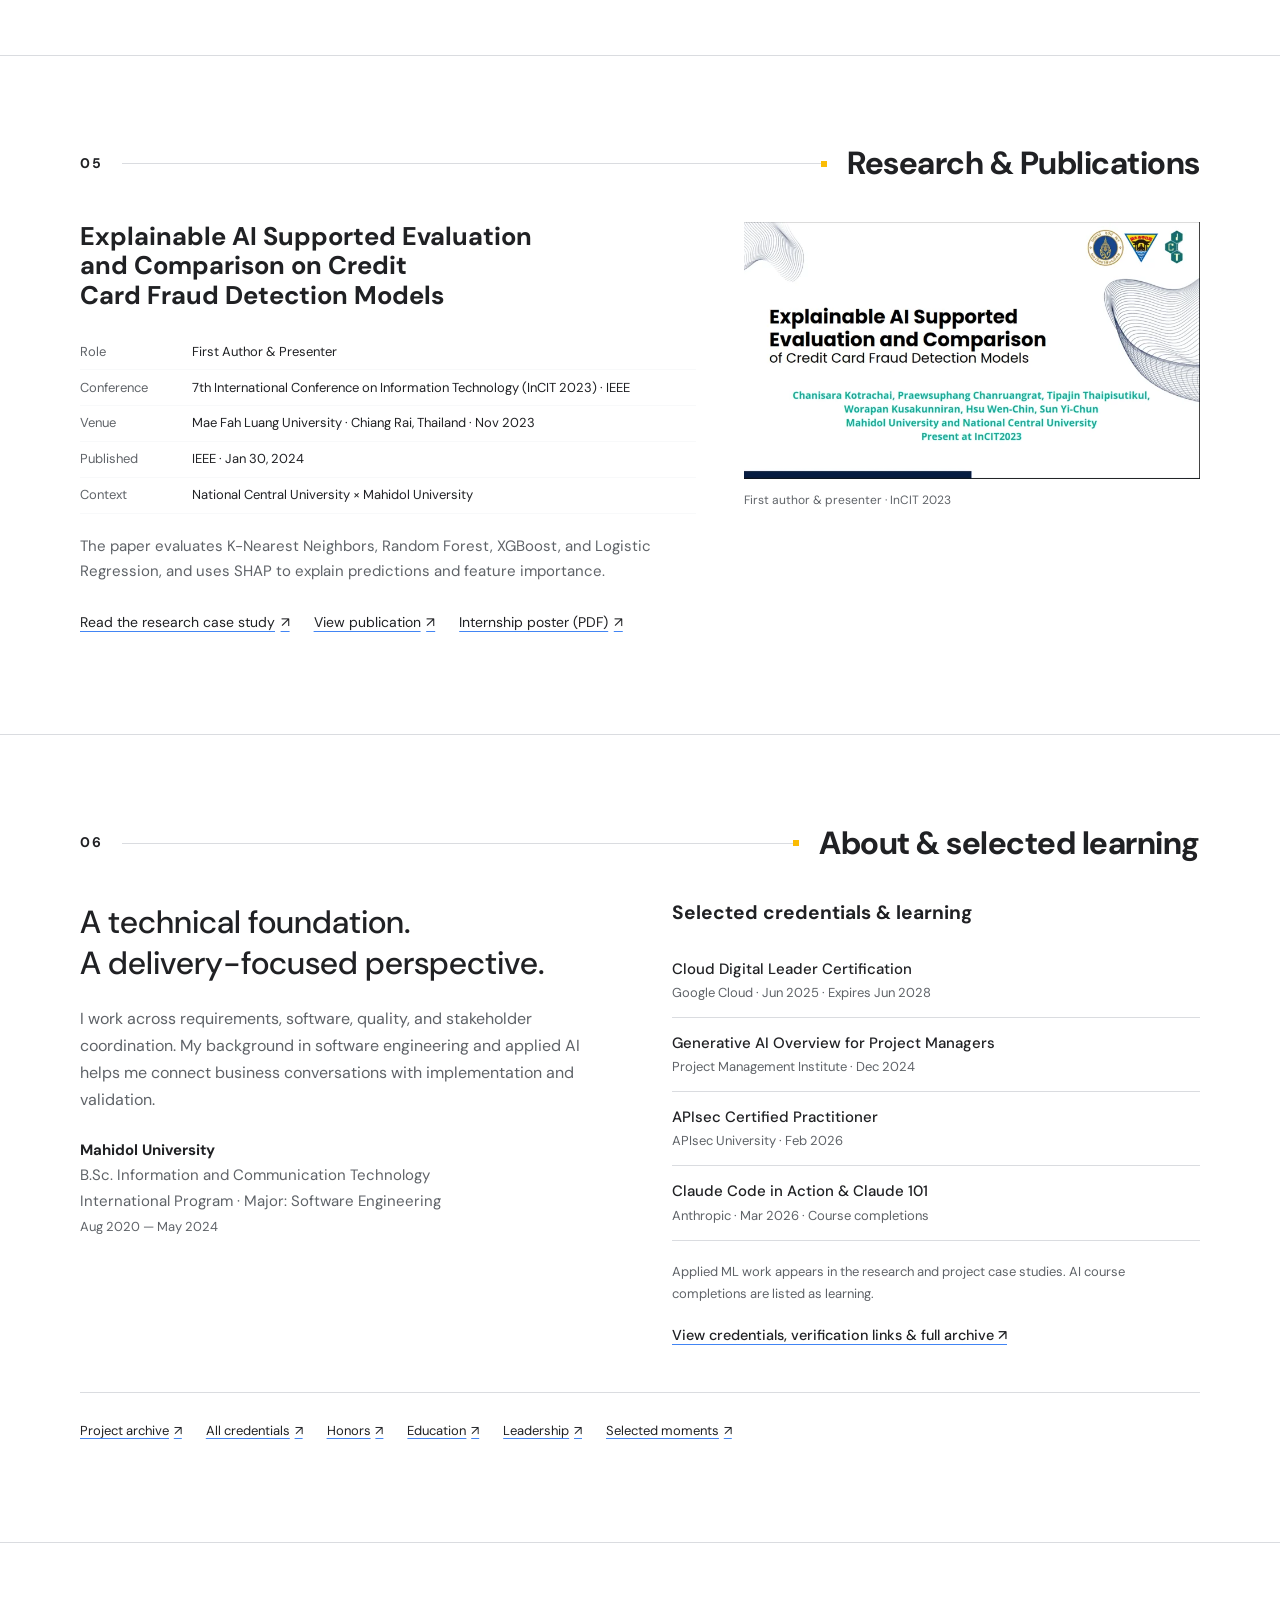
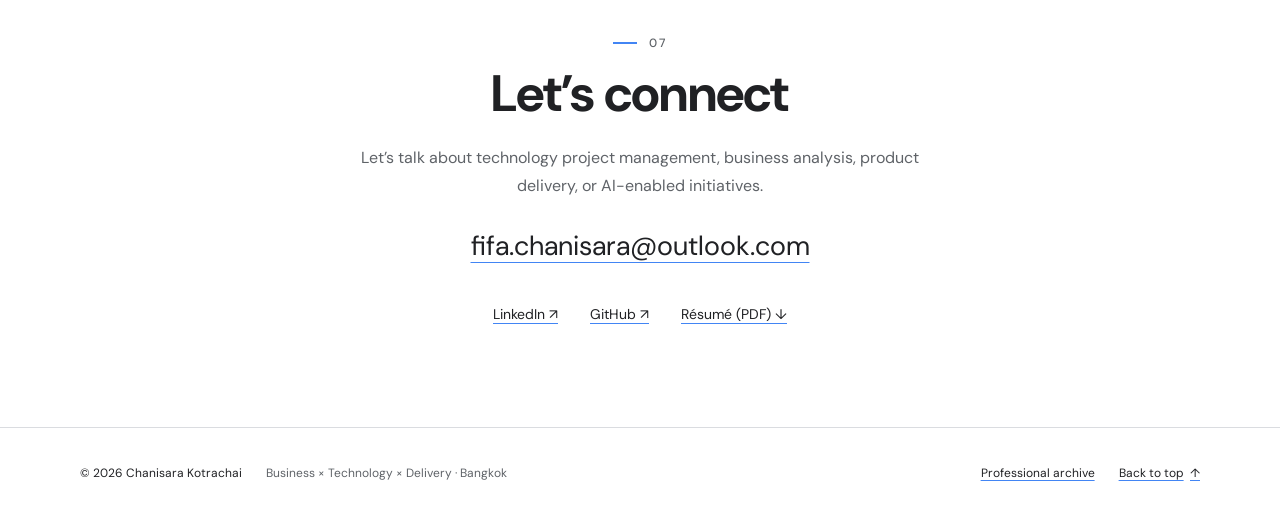
==== commit 69e05f0a: "Upgrade portfolio content, case studies, and accessibility" ====
--- a/index.html
+++ b/index.html
@@ -3,148 +3,77 @@
 <head>
   <meta charset="UTF-8">
   <meta name="viewport" content="width=device-width, initial-scale=1.0">
-
-  <!-- Primary SEO -->
-  <title>Chanisara Kotrachai — Business × Technology × Delivery</title>
-  <meta name="description" content="Personal digital exhibition of Chanisara Kotrachai — Technical Project Manager and Business Analyst working across requirements, software, quality, data and AI. Experience, selected work, IEEE research, certifications and professional archive.">
+  <title>Chanisara Kotrachai — Technology Project Manager | Business × Technology × Delivery</title>
+  <meta name="description" content="Technology Project Manager in Bangkok with experience in business analysis, product delivery, requirements, UAT, software quality, and applied AI research.">
   <link rel="canonical" href="https://itsmefifa.github.io/">
-
-  <!-- Open Graph -->
-  <meta property="og:title" content="Chanisara Kotrachai — Business × Technology × Delivery">
-  <meta property="og:description" content="A personal digital exhibition: experience, selected work, IEEE research, certifications, honors and professional archive of Chanisara Kotrachai.">
+  <meta property="og:title" content="Chanisara Kotrachai — Technology Project Manager | Business × Technology × Delivery">
+  <meta property="og:description" content="Technology Project Manager in Bangkok with experience in business analysis, product delivery, requirements, UAT, software quality, and applied AI research.">
   <meta property="og:type" content="website">
   <meta property="og:url" content="https://itsmefifa.github.io/">
   <meta property="og:image" content="https://itsmefifa.github.io/assets/og/og-image.png">
   <meta property="og:image:width" content="1200">
   <meta property="og:image:height" content="630">
-  <meta property="og:image:alt" content="Chanisara Kotrachai — Business, Technology, Delivery, on a white branded card">
-
-  <!-- Twitter Card -->
+  <meta property="og:image:alt" content="Chanisara Kotrachai — Business × Technology × Delivery">
   <meta name="twitter:card" content="summary_large_image">
-  <meta name="twitter:title" content="Chanisara Kotrachai — Business × Technology × Delivery">
-  <meta name="twitter:description" content="A personal digital exhibition: experience, selected work, IEEE research, certifications, honors and professional archive.">
+  <meta name="twitter:title" content="Chanisara Kotrachai — Technology Project Manager | Business × Technology × Delivery">
+  <meta name="twitter:description" content="Technology Project Manager in Bangkok with experience in business analysis, product delivery, requirements, UAT, software quality, and applied AI research.">
   <meta name="twitter:image" content="https://itsmefifa.github.io/assets/og/og-image.png">
-
-  <!-- Favicon -->
+  <meta name="theme-color" content="#FFFFFF">
   <link rel="icon" type="image/svg+xml" href="/favicon.svg">
-
-  <!-- Fonts -->
   <link rel="preconnect" href="https://fonts.googleapis.com">
   <link rel="preconnect" href="https://fonts.gstatic.com" crossorigin>
-  <link href="https://fonts.googleapis.com/css2?family=DM+Sans:ital,wght@0,400;0,500;0,700;1,400&display=swap" rel="stylesheet">
-
-  <!-- Styles -->
+  <link href="https://fonts.googleapis.com/css2?family=DM+Sans:ital,wght@0,400;0,500;0,700;1,400&amp;display=swap" rel="stylesheet">
   <link rel="stylesheet" href="/css/style.css">
-
-  <meta name="theme-color" content="#FFFFFF">
+  <script src="/js/main.js" defer></script>
 </head>
-<body>
+<body id="top">
   <a class="skip-link" href="#main">Skip to content</a>
-
-  <!-- Navigation -->
-  <header class="nav" id="top">
+  <header class="nav">
     <div class="container nav__inner">
-      <a href="#top" class="nav__logo">Chanisara<span class="nav__dot" aria-hidden="true"></span></a>
+      <a href="#top" class="nav__logo" aria-label="Chanisara — home">Chanisara<span class="nav__dot" aria-hidden="true"></span></a>
       <nav id="nav-links" class="nav__menu" aria-label="Primary">
-        <a href="#experience" class="nav__link">Experience</a>
-        <a href="#work" class="nav__link">Work</a>
-        <a href="#research" class="nav__link">Research</a>
-        <a href="#archive" class="nav__link">Archive</a>
-        <a href="#contact" class="nav__link">Contact</a>
+        <a class="nav__link" href="#experience">Experience</a>
+        <a class="nav__link" href="#work">Case studies</a>
+        <a class="nav__link" href="#research">Research</a>
+        <a class="nav__link" href="#about">About</a>
+        <a class="nav__link" href="#contact">Contact</a>
       </nav>
-      <button class="nav__toggle" id="nav-toggle" aria-expanded="false" aria-controls="nav-links" aria-label="Open menu">
-        <span></span><span></span><span></span>
-      </button>
+      <a class="nav__resume" href="/documents/resume/Chanisara-Kotrachai-Resume.pdf" target="_blank" rel="noopener noreferrer">Résumé <span class="visually-hidden">(PDF, opens in a new tab)</span><span aria-hidden="true">↗</span></a>
+      <button class="nav__toggle" id="nav-toggle" type="button" aria-expanded="false" aria-controls="nav-links" aria-label="Open menu"><span></span><span></span><span></span></button>
     </div>
   </header>
-
-  <main id="main">
-
-    <!-- 01. INTRODUCTION -->
-    <section class="section hero" id="introduction" aria-label="Introduction">
+<main id="main">
+<section class="section hero" id="introduction" aria-label="Introduction">
       <div class="container hero__grid">
         <div class="hero__text">
           <p class="kicker"><span class="kicker__tick" aria-hidden="true"></span>Business × Technology × Delivery</p>
           <h1 class="hero__name">Chanisara<br>Kotrachai</h1>
+          <p class="hero__role">Technology Project Manager</p>
           <p class="hero__lede">
-            I work in the space between business needs and technical execution —
-            turning requirements into working software, and working software into delivered value.
+            I connect business needs with technical delivery — from requirements and workflows to testing, UAT, and release coordination.
           </p>
           <div class="hero__actions">
-            <a href="#work" class="hero__cta">Explore my work <span aria-hidden="true">↓</span></a>
-            <a href="/documents/resume/Chanisara-Kotrachai-Resume.pdf"
-               class="hero__resume"
-               target="_blank"
-               rel="noopener noreferrer">
-              View résumé <span aria-hidden="true">↗</span>
+            <a href="#experience" class="hero__cta">Explore my experience <span aria-hidden="true">↓</span></a>
+            <a href="/documents/resume/Chanisara-Kotrachai-Resume.pdf" class="hero__resume" target="_blank" rel="noopener noreferrer">
+              View résumé <span class="visually-hidden">(PDF, opens in a new tab)</span><span aria-hidden="true">↗</span>
             </a>
           </div>
-          <p class="hero__meta">Bangkok, Thailand</p>
+          <p class="hero__meta">Bangkok, Thailand · Business analysis · Product delivery</p>
         </div>
         <figure class="hero__portrait">
-          <img src="/assets/profile/Chanisara_Hero.jpg" alt="Portrait of Chanisara Kotrachai" width="960" height="1280" fetchpriority="high">
+          <img src="/assets/profile/Chanisara_Hero.jpg" alt="Portrait of Chanisara Kotrachai" fetchpriority="high" width="960" height="1280">
         </figure>
       </div>
     </section>
-
-    <!-- 02. BUSINESS × TECHNOLOGY × DELIVERY -->
-    <section class="section bridge" id="bridge" aria-labelledby="bridge-title">
+<section class="section experience" id="experience" aria-labelledby="experience-title">
       <div class="container">
         <header class="sec-head">
           <span class="sec-head__index" aria-hidden="true">02</span>
           <span class="sec-head__rule" aria-hidden="true"></span>
-          <h2 class="sec-head__title" id="bridge-title">Business × Technology × Delivery</h2>
-        </header>
-        <div class="axis">
-          <span class="axis__end" aria-hidden="true"></span>
-          <div class="axis__node">
-            <h3 class="axis__label">Business</h3>
-            <ul class="axis__list">
-              <li>Requirements</li>
-              <li>Process</li>
-              <li>Stakeholders</li>
-              <li>Business Logic</li>
-              <li>User Needs</li>
-            </ul>
-          </div>
-          <div class="axis__node">
-            <h3 class="axis__label">Technology</h3>
-            <ul class="axis__list">
-              <li>Systems</li>
-              <li>APIs</li>
-              <li>Software</li>
-              <li>Data</li>
-              <li>AI</li>
-              <li>Automation</li>
-            </ul>
-          </div>
-          <div class="axis__node">
-            <h3 class="axis__label">Delivery</h3>
-            <ul class="axis__list">
-              <li>Planning</li>
-              <li>Coordination</li>
-              <li>Validation</li>
-              <li>Release</li>
-              <li>Risk / Issue Management</li>
-            </ul>
-          </div>
-        </div>
-        <p class="bridge__lede">
-          Digital products are built in the gaps between these three.
-          My work is making sure they connect.
-        </p>
-      </div>
-    </section>
-
-    <!-- 03. EXPERIENCE -->
-    <section class="section experience" id="experience" aria-labelledby="experience-title">
-      <div class="container">
-        <header class="sec-head">
-          <span class="sec-head__index" aria-hidden="true">03</span>
-          <span class="sec-head__rule" aria-hidden="true"></span>
           <h2 class="sec-head__title" id="experience-title">Experience</h2>
         </header>
 
+        <p class="section-lede">From understanding the requirement to coordinating delivery. My experience spans project management, business analysis, quality assurance, and software development.</p>
         <div class="xp-list">
           <article class="xp xp--now">
             <div class="xp__when">
@@ -155,12 +84,17 @@
               <p class="xp__verb">Connect &amp; Deliver</p>
               <h3 class="xp__role">Technology Project Manager</h3>
               <p class="xp__org">Data Wow · Full-time</p>
-              <p class="xp__summary">
-                Defining project scope, objectives, timelines and deliverables with stakeholders,
-                and coordinating delivery across developers, QA and business users through every phase.
-              </p>
+              <p class="xp__summary">Lead requirement and solution discussions, define scope and delivery plans, and coordinate developers, QA, and business stakeholders across the SDLC.</p>
+<ul class="xp__contributions">
+<li>
+<strong>Clarify:</strong> functional requirements, workflows, deliverables, and acceptance criteria.</li>
+<li>
+<strong>Coordinate:</strong> sprint planning, dependencies, risks, blockers, and stakeholder updates.</li>
+<li>
+<strong>Validate:</strong> demos, UAT support, release follow-up, and post-delivery review.</li>
+</ul>
               <details class="xp__more">
-                <summary>Full responsibilities</summary>
+                <summary>More about this role</summary>
                 <ul>
                   <li>Defined project scope, objectives, timelines, deliverables, and documentation in collaboration with stakeholders and project teams.</li>
                   <li>Developed and managed detailed project plans across all phases, including resource planning, milestone tracking, and delivery coordination.</li>
@@ -181,14 +115,17 @@
               <p class="xp__verb">Connect &amp; Deliver</p>
               <h3 class="xp__role">Tech Project Management Associate</h3>
               <p class="xp__org">Bitkub · Thailand’s Digital Asset Exchange · Full-time</p>
-              <p class="xp__summary">
-                Gathered business requirements and translated them into functional specifications, SRS,
-                workflows and prototypes; created and executed test cases, and supported post-launch
-                incident analysis and resolution with technical teams.
-                <a class="xref" href="#moments">Bitkub Summit 2024 ↓</a>
-              </p>
+              <p class="xp__summary">Translated stakeholder needs into implementation-ready specifications and supported validation, operational readiness, and post-launch issue resolution.</p>
+<ul class="xp__contributions">
+<li>
+<strong>Specify:</strong> SRS, process flows, user stories, business logic, and acceptance criteria.</li>
+<li>
+<strong>Validate:</strong> test cases, SIT/UAT activities, and alignment with business requirements.</li>
+<li>
+<strong>Support:</strong> training, user manuals, and incident analysis with technical teams.</li>
+</ul>
               <details class="xp__more">
-                <summary>Full responsibilities</summary>
+                <summary>More about this role</summary>
                 <ul>
                   <li>Collaborated directly with stakeholders to gather business requirements, translating them into functional specifications and comprehensive project documentation.</li>
                   <li>Designed and validated functional specifications, system flows, business logic, and user interface design.</li>
@@ -210,7 +147,7 @@
             <div class="xp__body">
               <p class="xp__verb">Validate</p>
               <h3 class="xp__role">Quality Assurance Tester</h3>
-              <p class="xp__org">Social+ · Internship</p>
+              <p class="xp__org">Social+ (formerly Amity) · Internship</p>
               <p class="xp__summary">
                 Designed and executed comprehensive manual, automated, and API test cases for mobile
                 and web platforms, ensuring functionality and adherence to project requirements.
@@ -255,393 +192,101 @@
         </div>
       </div>
     </section>
-
-    <!-- 04. SELECTED WORK -->
-    <section class="section work" id="work" aria-labelledby="work-title">
-      <div class="container">
-        <header class="sec-head">
-          <span class="sec-head__index" aria-hidden="true">04</span>
-          <span class="sec-head__rule" aria-hidden="true"></span>
-          <h2 class="sec-head__title" id="work-title">Selected Work</h2>
-        </header>
-
-        <!-- Project 01 -->
-        <article class="project" id="project-fraud">
-          <header class="project__head">
-            <span class="project__no" aria-hidden="true">01</span>
-            <span class="project__cat">Applied Machine Learning · IEEE Publication</span>
-          </header>
-          <h3 class="project__title">Explainable AI for<br>Credit Card Fraud Detection</h3>
-          <div class="project__grid">
-            <div class="project__text">
-              <p class="project__lede">How can a fraud-detection model be trusted if it cannot be explained?</p>
-              <p class="project__body-text">
-                Evaluated four machine-learning models on credit card fraud detection, then applied SHAP
-                to translate model behaviour into interpretable insight for business and technical
-                stakeholders. The work became a peer-reviewed IEEE publication, presented at InCIT 2023.
-              </p>
-              <dl class="project__meta">
-                <div><dt>Role</dt><dd>First Author &amp; Presenter</dd></div>
-                <div><dt>Models</dt><dd>KNN · Random Forest · XGBoost · Logistic Regression</dd></div>
-                <div><dt>Explainability</dt><dd>SHAP</dd></div>
-                <div><dt>Venue</dt><dd>IEEE InCIT 2023 · Chiang Rai</dd></div>
-              </dl>
-              <p class="project__xref"><a class="xref" href="#research">Publication &amp; conference ↓</a></p>
-            </div>
-            <figure class="project__media">
-              <img src="/assets/projects/fraud-detection/visualization.png"
-                   alt="Title slide of the paper “Explainable AI Supported Evaluation and Comparison on Credit Card Fraud Detection Models”, presented at InCIT 2023"
-                   width="1861" height="1049" loading="lazy">
-              <figcaption>Paper title slide · InCIT 2023</figcaption>
-            </figure>
-          </div>
-        </article>
-
-        <!-- Project 02 -->
-        <article class="project project--alt" id="project-cocoa">
-          <header class="project__head">
-            <span class="project__no" aria-hidden="true">02</span>
-            <span class="project__cat">Computer Vision · Final Year Project</span>
-          </header>
-          <h3 class="project__title">Automatic Grading<br>Assessment of Cocoa Seeds</h3>
-          <div class="project__grid">
-            <div class="project__text">
-              <p class="project__lede">Grading cocoa seeds by hand is slow and inconsistent.</p>
-              <p class="project__body-text">
-                My undergraduate final-year project implemented YOLOv5 and YOLOv8 to automate grading
-                through image recognition — carried from user requirements to a working AI prototype
-                with measurable output and practical use-case relevance.
-              </p>
-              <dl class="project__meta">
-                <div><dt>Approach</dt><dd>YOLOv5 · YOLOv8</dd></div>
-                <div><dt>Scope</dt><dd>Requirements analysis → AI prototype</dd></div>
-                <div><dt>Context</dt><dd>Mahidol University · 2024</dd></div>
-              </dl>
-              <p class="project__xref"><a class="xref" href="#education">Final-year project · Mahidol University ↓</a></p>
-            </div>
-            <div class="project__media">
-              <div class="project__cluster">
-                <img
-                  class="project__asset project__asset--wide"
-                  src="assets/projects/cocoa/coco_1.jpg"
-                  alt="YOLO detection output for automatic grading assessment of cocoa seeds"
-                  loading="lazy"
-                  decoding="async"
-                >
-                <div class="project__cluster-row">
-                  <!-- <img
-                    class="project__asset project__asset--small"
-                    src="assets/projects/cocoa/sample.webp"
-                    alt="Sample cocoa seeds used in the project"
-                    loading="lazy"
-                    decoding="async"
-                  >
-                  <img
-                    class="project__asset project__asset--small"
-                    src="assets/projects/cocoa/results.webp"
-                    alt="Model performance results for cocoa seed grading"
-                    loading="lazy"
-                    decoding="async"
-                  > -->
-                </div>
-              </div>
-            </div>
-          </div>
-        </article>
-
-        <!-- Project 03 -->
-        <article class="project" id="project-gemini">
-          <header class="project__head">
-            <span class="project__no" aria-hidden="true">03</span>
-            <span class="project__cat">Systems Design &amp; Development</span>
-          </header>
-          <h3 class="project__title">Gemini</h3>
-          <div class="project__grid">
-            <div class="project__text">
-              <p class="project__lede">From requirements on paper to a deployed application.</p>
-              <p class="project__body-text">
-                A full pass through the software lifecycle: business and technical requirements
-                structured into Use Case, Activity, Sequence and Class diagrams, then implemented
-                and deployed as a web application.
-              </p>
-              <dl class="project__meta">
-                <div><dt>Stack</dt><dd>Java · Spring Boot · Docker · Render</dd></div>
-                <div><dt>Design</dt><dd>Use Case · Activity · Sequence · Class diagrams</dd></div>
-                <div><dt>Path</dt><dd>Requirements → design → implementation</dd></div>
-              </dl>
-              <p class="project__xref"><a class="xref" href="https://github.com/itsmefifa/ITCS431_Software-Design-and-Development" target="_blank" rel="noopener noreferrer">Source on GitHub ↗</a></p>
-            </div>
-            <div class="project__media">
-              <div class="project__cluster">
-                <img
-                  class="project__asset project__asset--wide"
-                  src="assets/projects/gemini/gemini.png"
-                  alt="Screenshot of the Gemini application"
-                  loading="lazy"
-                  decoding="async"
-                >
-                <div class="project__cluster-row project__cluster-row--contain">
-                  <figure>
-                    <img
-                      src="assets/projects/gemini/Genimi_4_use_case.png"
-                      alt="Use case diagram — Gemini system scope and user interactions"
-                      loading="lazy"
-                      decoding="async"
-                    >
-                    <figcaption><strong>Use Case</strong> / System scope and user interactions</figcaption>
-                  </figure>
-                  <figure>
-                    <img
-                      src="assets/projects/gemini/Gemini4_Class_Diagram.png"
-                      alt="Class diagram — Gemini application structure and domain relationships"
-                      loading="lazy"
-                      decoding="async"
-                    >
-                    <figcaption><strong>Class Diagram</strong> / Application structure and domain relationships</figcaption>
-                  </figure>
-                </div>
-                <p class="project__xref"><a class="xref" href="https://github.com/itsmefifa/ITCS431_Software-Design-and-Development/tree/main/Gemini/design" target="_blank" rel="noopener noreferrer">View full design artifacts ↗</a></p>
-              </div>
-            </div>
-          </div>
-        </article>
-
-        <!-- Project 04 -->
-        <article class="project project--alt" id="project-jelly">
-          <header class="project__head">
-            <span class="project__no" aria-hidden="true">04</span>
-            <span class="project__cat">Quality Engineering &amp; Test Automation</span>
-          </header>
-
-          <h3 class="project__title">Jelly Translator</h3>
-
-          <!-- Top case-study row: application + narrative -->
-          <div class="project__grid">
-            <div class="project__text">
-              <p class="project__lede">Quality is a system, not a final step.</p>
-              <p class="project__body-text">
-                A quality-engineering study of a translation application: requirements traced through
-                a Requirements Traceability Matrix, automation with Robot Framework and Pytest,
-                and continuous integration with GitHub Actions.
-              </p>
-
-              <dl class="project__meta">
-                <div><dt>Automation</dt><dd>Robot Framework · Pytest</dd></div>
-                <div><dt>Traceability</dt><dd>Requirements Traceability Matrix</dd></div>
-                <div><dt>Pipeline</dt><dd>GitHub Actions</dd></div>
-              </dl>
-
-              <p class="project__xref">
-                <a class="xref"
-                   href="https://github.com/itsmefifa/2023-ITCS473-GluayGluay"
-                   target="_blank"
-                   rel="noopener noreferrer">Source on GitHub ↗</a>
-                ·
-                <a class="xref"
-                   href="https://github.com/itsmefifa/2023-ITCS473-GluayGluay/actions"
-                   target="_blank"
-                   rel="noopener noreferrer">GitHub Actions ↗</a>
-              </p>
-            </div>
-
-            <div class="project__media">
-              <img
-                class="project__asset project__asset--wide"
-                src="assets/projects/Jelly/QA_2.png"
-                alt="Screenshot of the Jelly Translator application"
-                loading="lazy"
-                decoding="async"
-              >
-            </div>
-          </div>
-
-          <!-- Full-width testing evidence -->
-          <div class="jelly__evidence">
-            <p class="jelly__evidence-label">Testing Evidence</p>
-
-            <div class="jelly__evidence-grid">
-              <figure>
-                <img
-                  src="assets/projects/Jelly/UI_REPORT.png"
-                  alt="Robot Framework automated UI test report for Jelly Translator"
-                  loading="lazy"
-                  decoding="async"
-                >
-                <figcaption class="project__cap">
-                  <strong>Automated UI Test Report</strong>
-                  <span>Robot Framework · end-to-end UI validation</span>
-                </figcaption>
-              </figure>
-
-              <figure>
-                <img
-                  src="assets/projects/Jelly/rtm.png"
-                  alt="Requirements traceability matrix for Jelly Translator"
-                  loading="lazy"
-                  decoding="async"
-                >
-                <figcaption class="project__cap">
-                  <strong>Requirements Traceability Matrix</strong>
-                  <span>Requirements → test scenarios → validation</span>
-                </figcaption>
-              </figure>
-            </div>
-          </div>
-        </article>
-
-        <p class="work__more">
-          The wider project history — testing, data, web and concept work — lives in the
-          <a class="xref" href="#archive">Project Archive ↓</a>
-        </p>
-      </div>
-    </section>
-
-    <!-- 05. PROJECT ARCHIVE -->
-    <section class="section catalog" id="archive" aria-labelledby="archive-title">
+<section class="section work" id="work" aria-labelledby="work-title"><div class="container">
+<header class="sec-head"><span class="sec-head__index" aria-hidden="true">03</span><span class="sec-head__rule" aria-hidden="true"></span><h2 class="sec-head__title" id="work-title">Selected case studies</h2></header><p class="section-lede">Requirements, validation, and applied AI — explored through academic projects and published research. Each story identifies its context, contribution, and evidence.</p>
+<div class="work-list">
+<article class="work-preview" id="project-gemini"><div class="work-preview__text">
+<p class="project__cat">Business analysis · Systems design</p>
+<h3><a href="/work/gemini/">Gemini</a></h3>
+<p>A software engineering project connecting business and technical requirements with UML design, implementation, and deployment.</p>
+<dl class="preview-meta">
+<div>
+<dt>Contribution</dt>
+<dd>Requirements, system design &amp; development</dd>
+</div>
+<div>
+<dt>Context</dt>
+<dd>Academic team project · Mahidol University</dd>
+</div>
+</dl>
+<a class="text-link" href="/work/gemini/">Read Gemini case study <span aria-hidden="true">↗</span></a>
+</div>
+<a class="work-preview__visual" href="/work/gemini/" aria-label="Read Gemini case study"><img src="/assets/projects/previews/gemini.webp" srcset="/assets/projects/previews/gemini-800.webp 800w, /assets/projects/previews/gemini.webp 1600w" sizes="(max-width: 760px) calc(100vw - 40px), 720px" data-full="/assets/projects/gemini/gemini.png" alt="Gemini science-plan application homepage" loading="lazy" decoding="async" width="1600" height="912"></a></article><article class="work-preview" id="project-jelly"><div class="work-preview__text">
+<p class="project__cat">Quality engineering · Traceability</p>
+<h3><a href="/work/jelly-translator/">Jelly Translator</a></h3>
+<p>A quality-engineering study connecting application requirements to test scenarios, automated validation, and continuous integration.</p>
+<dl class="preview-meta">
+<div>
+<dt>Contribution</dt>
+<dd>Quality engineering project</dd>
+</div>
+<div>
+<dt>Context</dt>
+<dd>Academic testing project · Mahidol University</dd>
+</div>
+</dl>
+<a class="text-link" href="/work/jelly-translator/">Read Jelly Translator case study <span aria-hidden="true">↗</span></a>
+</div>
+<a class="work-preview__visual" href="/work/jelly-translator/" aria-label="Read Jelly Translator case study"><img src="/assets/projects/previews/qa_2.webp" srcset="/assets/projects/previews/qa_2-800.webp 800w, /assets/projects/previews/qa_2.webp 1600w" sizes="(max-width: 760px) calc(100vw - 40px), 720px" data-full="/assets/projects/Jelly/QA_2.png" alt="Jelly Translator application interface" loading="lazy" decoding="async" width="1600" height="593"></a></article><article class="work-preview" id="project-fraud"><div class="work-preview__text">
+<p class="project__cat">Applied machine learning · Published research</p>
+<h3><a href="/work/explainable-ai/">Explainable AI for credit card fraud detection</a></h3>
+<p>Research evaluating four fraud-detection models and using SHAP to make predictions and feature importance interpretable.</p>
+<dl class="preview-meta">
+<div>
+<dt>Contribution</dt>
+<dd>First author &amp; presenter</dd>
+</div>
+<div>
+<dt>Context</dt>
+<dd>National Central University × Mahidol University</dd>
+</div>
+</dl>
+<a class="text-link" href="/work/explainable-ai/">Read Explainable AI for credit card fraud detection case study <span aria-hidden="true">↗</span></a>
+</div>
+<a class="work-preview__visual" href="/work/explainable-ai/" aria-label="Read Explainable AI for credit card fraud detection case study"><img src="/assets/projects/previews/visualization.webp" srcset="/assets/projects/previews/visualization-800.webp 800w, /assets/projects/previews/visualization.webp 1600w" sizes="(max-width: 760px) calc(100vw - 40px), 720px" data-full="/assets/projects/fraud-detection/visualization.png" alt="Title slide of the credit card fraud detection paper presented at InCIT 2023" loading="lazy" decoding="async" width="1600" height="902"></a></article><article class="work-preview" id="project-cocoa"><div class="work-preview__text">
+<p class="project__cat">Computer vision · Final-year project</p>
+<h3><a href="/work/cocoa-grading/">Automatic grading assessment of cocoa seeds</a></h3>
+<p>A final-year project applying YOLOv5 and YOLOv8 to image-based cocoa seed grading.</p>
+<dl class="preview-meta">
+<div>
+<dt>Contribution</dt>
+<dd>Requirements analysis &amp; AI prototyping</dd>
+</div>
+<div>
+<dt>Context</dt>
+<dd>Undergraduate final-year project · Mahidol University</dd>
+</div>
+</dl>
+<a class="text-link" href="/work/cocoa-grading/">Read Automatic grading assessment of cocoa seeds case study <span aria-hidden="true">↗</span></a>
+</div>
+<a class="work-preview__visual" href="/work/cocoa-grading/" aria-label="Read Automatic grading assessment of cocoa seeds case study"><img src="/assets/projects/previews/coco_1.webp" srcset="/assets/projects/previews/coco_1-800.webp 800w, /assets/projects/previews/coco_1.webp 1290w" sizes="(max-width: 760px) calc(100vw - 40px), 720px" data-full="/assets/projects/cocoa/coco_1.jpg" alt="Cocoa grading project collage with the team and examples of seed detection" loading="lazy" decoding="async" width="1290" height="969"></a></article>
+</div>
+<p class="section-end"><a href="/archive/#archive">Explore the complete project archive <span aria-hidden="true">↗</span></a></p>
+</div></section>
+<section class="section bridge" id="bridge" aria-labelledby="bridge-title"><div class="container">
+<header class="sec-head"><span class="sec-head__index" aria-hidden="true">04</span><span class="sec-head__rule" aria-hidden="true"></span><h2 class="sec-head__title" id="bridge-title">Business × Technology × Delivery</h2></header><p class="section-lede">Three connected perspectives on the same work.</p>
+<div class="axis">
+<div class="axis__node">
+<h3 class="axis__label">Business</h3>
+<p>Clarify user needs, business rules, workflows, and acceptance criteria.</p>
+<a href="#experience">Requirements &amp; stakeholder work <span aria-hidden="true">↑</span></a>
+</div>
+<div class="axis__node">
+<h3 class="axis__label">Technology</h3>
+<p>Connect requirements with systems, APIs, software, data, and applied AI.</p>
+<a href="/work/gemini/">From requirements to system design <span aria-hidden="true">↗</span></a>
+</div>
+<div class="axis__node">
+<h3 class="axis__label">Delivery</h3>
+<p>Coordinate priorities, dependencies, validation, and release follow-up.</p>
+<a href="/work/jelly-translator/">Traceability &amp; validation evidence <span aria-hidden="true">↗</span></a>
+</div>
+</div>
+</div></section>
+<section class="section research" id="research" aria-labelledby="research-title">
       <div class="container">
         <header class="sec-head">
           <span class="sec-head__index" aria-hidden="true">05</span>
-          <span class="sec-head__rule" aria-hidden="true"></span>
-          <h2 class="sec-head__title" id="archive-title">Project Archive</h2>
-        </header>
-        <p class="catalog__lede">Breadth, after depth — the wider project history, indexed by year.</p>
-
-        <div class="catalog__group">
-          <h3 class="catalog__year">2023</h3>
-          <ul class="catalog__list">
-            <li class="catalog__row">
-              <div class="catalog__main">
-                <h4 class="catalog__name">Jelly Translator <a class="xref" href="#project-jelly">case study ↑</a></h4>
-                <p class="catalog__desc">Testing project for an existing translation web application (original application by Siranut Akarawuthi): unit, system and UI test automation with coverage and CI/CD.</p>
-                <p class="catalog__stack">Pytest · Robot Framework · GitHub Actions — Mahidol University, Oct–Dec 2023</p>
-              </div>
-              <div class="catalog__side">
-                <span class="catalog__domain">Quality Engineering</span>
-                <a class="catalog__link" href="https://github.com/itsmefifa/2023-ITCS473-GluayGluay/tree/master/Project_phase_2" target="_blank" rel="noopener noreferrer">GitHub <span aria-hidden="true">↗</span></a>
-              </div>
-            </li>
-            <li class="catalog__row">
-              <div class="catalog__main">
-                <h4 class="catalog__name">NYC Vehicle Collisions Explorer</h4>
-                <p class="catalog__desc">Interactive Streamlit application for exploring New York City motor-vehicle collision data: locations, timing, injured-person filtering and minute-level breakdowns.</p>
-                <p class="catalog__stack">Streamlit · interactive data visualization — Mahidol University, Oct 2023</p>
-              </div>
-              <div class="catalog__side">
-                <span class="catalog__domain">Data Visualization</span>
-                <a class="catalog__link" href="https://github.com/itsmefifa/NYC-Vehicle-Collisions" target="_blank" rel="noopener noreferrer">GitHub <span aria-hidden="true">↗</span></a>
-              </div>
-            </li>
-            <li class="catalog__row">
-              <div class="catalog__main">
-                <h4 class="catalog__name">Sudoku Testing</h4>
-                <p class="catalog__desc">Testing enhancement of an open-source Sudoku application: test design, edge-case testing and continuous integration.</p>
-                <p class="catalog__stack">JUnit · Gradle · GitHub Actions — Mahidol University, Aug–Oct 2023</p>
-              </div>
-              <div class="catalog__side">
-                <span class="catalog__domain">Quality Engineering</span>
-                <a class="catalog__link" href="https://github.com/itsmefifa/2023-ITCS473-GluayGluay" target="_blank" rel="noopener noreferrer">GitHub <span aria-hidden="true">↗</span></a>
-              </div>
-            </li>
-            <li class="catalog__row">
-              <div class="catalog__main">
-                <h4 class="catalog__name">Explainable AI Fraud Detection <a class="xref" href="#research">publication ↓</a></h4>
-                <p class="catalog__desc">Machine-learning fraud-detection research with SHAP explainability, published at IEEE InCIT 2023.</p>
-                <p class="catalog__stack">KNN · Random Forest · XGBoost · Logistic Regression · SHAP — National Central University, Jun–Jul 2023</p>
-              </div>
-              <div class="catalog__side">
-                <span class="catalog__domain">ML Research</span>
-              </div>
-            </li>
-            <li class="catalog__row">
-              <div class="catalog__main">
-                <h4 class="catalog__name">Gemini <a class="xref" href="#project-gemini">case study ↑</a></h4>
-                <p class="catalog__desc">Software engineering project for a telescope science-plan system: requirements, UML design (Use Case, Activity, Sequence, Class), implementation and deployment.</p>
-                <p class="catalog__stack">Java · Spring Boot · Docker · Render — Mahidol University, Jan–May 2023</p>
-              </div>
-              <div class="catalog__side">
-                <span class="catalog__domain">Software Engineering</span>
-                <a class="catalog__link" href="https://github.com/Waariss/ITCS431_Software-Design-and-Development/blob/main/Gemini/Gemini-4.md" target="_blank" rel="noopener noreferrer">GitHub <span aria-hidden="true">↗</span></a>
-                <a class="catalog__link" href="https://gemini4.onrender.com/" target="_blank" rel="noopener noreferrer">App <span aria-hidden="true">↗</span></a>
-              </div>
-            </li>
-            <li class="catalog__row">
-              <div class="catalog__main">
-                <h4 class="catalog__name">Save &amp; Go</h4>
-                <p class="catalog__desc">Motorcycle transportation service concept focused on security, reasonable fares and a user-friendly experience, developed through user stories and UX work.</p>
-                <p class="catalog__stack">User stories · UX — Mahidol University, Jan–May 2023</p>
-              </div>
-              <div class="catalog__side">
-                <span class="catalog__domain">UX / Product Concept</span>
-              </div>
-            </li>
-            <li class="catalog__row">
-              <div class="catalog__main">
-                <h4 class="catalog__name">Secured Audio Player</h4>
-                <p class="catalog__desc">Web-based audio player with encryption and decryption of WAV audio for secure storage and playback, hosted on Firebase.</p>
-                <p class="catalog__stack">Cryptography · web development · audio processing — Mahidol University, Mar–Apr 2023</p>
-              </div>
-              <div class="catalog__side">
-                <span class="catalog__domain">Web / Cryptography</span>
-                <a class="catalog__link" href="https://github.com/Waariss/Secured-Audio-Player-" target="_blank" rel="noopener noreferrer">GitHub <span aria-hidden="true">↗</span></a>
-                <a class="catalog__link" href="https://audioplayer-49127.web.app/" target="_blank" rel="noopener noreferrer">App <span aria-hidden="true">↗</span></a>
-              </div>
-            </li>
-          </ul>
-        </div>
-
-        <div class="catalog__group">
-          <h3 class="catalog__year">2022</h3>
-          <ul class="catalog__list">
-            <li class="catalog__row">
-              <div class="catalog__main">
-                <h4 class="catalog__name">Horror Game Search Engine</h4>
-                <p class="catalog__desc">Search-engine project covering user requirements, target-audience analysis and dataset integration.</p>
-                <p class="catalog__stack">Elasticsearch · Flask — Mahidol University, Aug–Dec 2022</p>
-              </div>
-              <div class="catalog__side">
-                <span class="catalog__domain">Search / Data</span>
-              </div>
-            </li>
-            <li class="catalog__row">
-              <div class="catalog__main">
-                <h4 class="catalog__name">CP Match Internship Project <a class="xref" href="#experience">experience ↑</a></h4>
-                <p class="catalog__desc">Frontend development and a Content Management System built during the Software Developer internship.</p>
-                <p class="catalog__stack">React · JavaScript · Agile — CP Match, 2022</p>
-              </div>
-              <div class="catalog__side">
-                <span class="catalog__domain">Frontend / CMS</span>
-              </div>
-            </li>
-            <li class="catalog__row">
-              <div class="catalog__main">
-                <h4 class="catalog__name">Nung-Na-Doo</h4>
-                <p class="catalog__desc">Movie website with a relational data layer.</p>
-                <p class="catalog__stack">HTML · CSS · React · JavaScript · MySQL — Mahidol University, Jan–May 2022</p>
-              </div>
-              <div class="catalog__side">
-                <span class="catalog__domain">Web</span>
-              </div>
-            </li>
-            <li class="catalog__row">
-              <div class="catalog__main">
-                <h4 class="catalog__name">PT Me</h4>
-                <p class="catalog__desc">Application concept for booking appointments with physical therapists and facilitating interaction between patients and therapists.</p>
-                <p class="catalog__stack">Product concept — Mahidol University, Jan–May 2022</p>
-              </div>
-              <div class="catalog__side">
-                <span class="catalog__domain">Product Concept</span>
-              </div>
-            </li>
-          </ul>
-        </div>
-      </div>
-    </section>
-
-    <!-- 06. RESEARCH & PUBLICATIONS -->
-    <section class="section research" id="research" aria-labelledby="research-title">
-      <div class="container">
-        <header class="sec-head">
-          <span class="sec-head__index" aria-hidden="true">06</span>
           <span class="sec-head__rule" aria-hidden="true"></span>
           <h2 class="sec-head__title" id="research-title">Research &amp; Publications</h2>
         </header>
@@ -651,657 +296,96 @@
               Explainable AI Supported Evaluation and Comparison on Credit Card Fraud Detection Models
             </h3>
             <dl class="research__meta">
-              <div><dt>Role</dt><dd>First Author &amp; Presenter</dd></div>
-              <div><dt>Conference</dt><dd>7th International Conference on Information Technology (InCIT 2023) · IEEE</dd></div>
-              <div><dt>Venue</dt><dd>Mae Fah Luang University · Chiang Rai, Thailand · Nov 2023</dd></div>
-              <div><dt>Published</dt><dd>IEEE · Jan 30, 2024</dd></div>
-              <div><dt>Context</dt><dd>National Central University × Mahidol University</dd></div>
+              <div>
+<dt>Role</dt>
+<dd>First Author &amp; Presenter</dd>
+</div>
+              <div>
+<dt>Conference</dt>
+<dd>7th International Conference on Information Technology (InCIT 2023) · IEEE</dd>
+</div>
+              <div>
+<dt>Venue</dt>
+<dd>Mae Fah Luang University · Chiang Rai, Thailand · Nov 2023</dd>
+</div>
+              <div>
+<dt>Published</dt>
+<dd>IEEE · Jan 30, 2024</dd>
+</div>
+              <div>
+<dt>Context</dt>
+<dd>National Central University × Mahidol University</dd>
+</div>
             </dl>
             <p class="research__note">
-              The paper evaluates four fraud-detection models — K-Nearest Neighbors, Random Forest,
-              XGBoost and Logistic Regression — and uses SHAP to make their predictions interpretable,
-              turning model output into insight that both business and technical stakeholders can act on.
+              The paper evaluates K-Nearest Neighbors, Random Forest, XGBoost, and Logistic Regression, and uses SHAP to explain predictions and feature importance.
             </p>
-            <p class="research__links">
-              <a href="https://doi.org/10.1109/InCIT60207.2023.10413100" target="_blank" rel="noopener noreferrer" class="research__link">View publication <span aria-hidden="true">↗</span></a>
-              <a href="/documents/posters/incit-2023.pdf" target="_blank" rel="noopener noreferrer" class="research__link research__link--quiet">View poster (PDF) <span aria-hidden="true">↗</span></a>
+            <p class="research__links"><a href="/work/explainable-ai/" class="research__link">Read the research case study <span aria-hidden="true">↗</span></a>
+              <a href="https://doi.org/10.1109/InCIT60207.2023.10413100" target="_blank" rel="noopener noreferrer" class="research__link">View publication <span aria-hidden="true">↗</span><span class="visually-hidden"> (opens in a new tab)</span></a>
+              <a href="/documents/posters/incit-2023.pdf" target="_blank" rel="noopener noreferrer" class="research__link research__link--quiet">Internship poster (PDF) <span aria-hidden="true">↗</span><span class="visually-hidden"> (opens in a new tab)</span></a>
             </p>
           </div>
-          <div class="research__visual">
-            <figure class="research__photo">
-              <img src="/assets/moments/incit-presentation.jpg"
-                   alt="Chanisara at the InCIT 2023 conference venue, Mae Fah Luang University, Chiang Rai"
-                   width="960" height="1280" loading="lazy">
-              <figcaption>InCIT 2023 · Chiang Rai</figcaption>
-            </figure>
-            <figure class="research__doc">
-              <img src="/assets/projects/fraud-detection/visualization.png"
-                   alt="Presentation title slide listing the paper’s authors, Mahidol University and National Central University"
-                   width="1861" height="1049" loading="lazy">
-              <figcaption>Mahidol University × National Central University</figcaption>
-            </figure>
-          </div>
-        </div>
+          <div class="research__visual"><figure class="evidence"><img src="/assets/projects/previews/visualization.webp" srcset="/assets/projects/previews/visualization-800.webp 800w, /assets/projects/previews/visualization.webp 1600w" sizes="(max-width: 760px) calc(100vw - 40px), 720px" data-full="/assets/projects/fraud-detection/visualization.png" alt="Title slide of the InCIT 2023 research publication" loading="lazy" decoding="async" data-zoom width="1600" height="902"><figcaption>First author &amp; presenter · InCIT 2023</figcaption></figure></div>
+</div>
       </div>
     </section>
-
-    <!-- 07. CERTIFICATIONS & LEARNING -->
-    <section class="section archive" id="certifications" aria-labelledby="certifications-title">
-      <div class="container archive__grid">
-        <div class="archive__intro">
-          <header class="sec-head">
-            <span class="sec-head__index" aria-hidden="true">07</span>
-            <span class="sec-head__rule" aria-hidden="true"></span>
-            <h2 class="sec-head__title" id="certifications-title">Certifications &amp; Learning</h2>
-          </header>
-          <p class="archive__lede">
-            A curated professional learning archive — certifications, training and
-            completions across cloud, security, AI, data and delivery.
-          </p>
-          <div class="archive__lede archive__lede--small">
-            <p>Public badge profiles:</p>
-
-            <ul class="archive__badge-links">
-              <li>
-                <a class="xref"
-                  href="https://www.credly.com/users/chanisara-kotrachai.d7c16022/badges/credly"
-                  target="_blank"
-                  rel="noopener noreferrer">
-                  Credly ↗
-                </a>
-              </li>
-
-              <li>
-                <a class="xref"
-                  href="https://badges.parchment.com/public/assertions/sYP0UnhTRVe3lxcdZ5UQYQ"
-                  target="_blank"
-                  rel="noopener noreferrer">
-                  DataRockie School ↗
-                </a>
-              </li>
-
-              <li>
-                <a class="xref"
-                  href="https://badges.parchment.com/public/assertions/alyxA8PyRyeywj5HsEYK2A"
-                  target="_blank"
-                  rel="noopener noreferrer">
-                  Postman ↗
-                </a>
-              </li>
-            </ul>
-          </div>
-        </div>
-
-        <ul class="archive__list">
-
-        <!-- =========================================================
-            2026
-            ========================================================= -->
-
-        <!-- Claude Code in Action -->
-        <li class="archive__row">
-          <img
-            class="archive__thumb"
-            src="assets/credentials/Claude Code in Action.png"
-            alt="Claude Code in Action certificate from Anthropic"
-            loading="lazy"
-            decoding="async"
-          >
-
-          <div class="archive__info">
-            <p class="cert__cat">AI · Developer Tools</p>
-            <h3 class="archive__title">Claude Code in Action</h3>
-            <p class="archive__meta">Anthropic · Mar 2026</p>
-          </div>
-        </li>
-
-
-        <!-- Claude 101 -->
-        <li class="archive__row">
-          <img
-            class="archive__thumb"
-            src="assets/credentials/Claude101.png"
-            alt="Certificate of Completion for Claude 101 from Anthropic"
-            loading="lazy"
-            decoding="async"
-          >
-
-          <div class="archive__info">
-            <p class="cert__cat">AI</p>
-            <h3 class="archive__title">Certificate of Completion: Claude 101</h3>
-            <p class="archive__meta">Anthropic · Mar 2026</p>
-          </div>
-        </li>
-
-
-        <!-- APIsec Certified Practitioner -->
-        <li class="archive__row">
-          <img
-            class="archive__thumb"
-            src="/assets/credentials/ACP.png"
-            alt="APIsec Certified Practitioner certificate from APIsec University"
-            loading="lazy"
-            decoding="async"
-          >
-
-          <div class="archive__info">
-            <p class="cert__cat">API Security</p>
-            <h3 class="archive__title">APIsec Certified Practitioner</h3>
-            <p class="archive__meta">
-              APIsec University · Feb 2026 ·
-              <a
-                class="xref"
-                href="https://www.credly.com/badges/a7e5a056-b2a0-4cb9-8fdc-120043095f4e/public_url"
-                target="_blank"
-                rel="noopener noreferrer">
-                verify ↗
-              </a>
-            </p>
-          </div>
-        </li>
-
-
-        <!-- AWS Partner Technical Accredited -->
-        <li class="archive__row">
-          <img
-            class="archive__thumb"
-            src="assets/credentials/aws-partner-technical-accredited-training-badge.png"
-            alt="AWS Partner Technical Accredited Training Badge from Amazon Web Services Training and Certification"
-            loading="lazy"
-            decoding="async"
-          >
-
-          <div class="archive__info">
-            <p class="cert__cat">Cloud</p>
-            <h3 class="archive__title">
-              AWS Partner: Technical Accredited — Training Badge
-            </h3>
-            <p class="archive__meta">
-              Amazon Web Services Training and Certification · Issued 2/6/2026
-            </p>
-          </div>
-        </li>
-
-
-        <!-- =========================================================
-            2025
-            ========================================================= -->
-
-        <!-- Google Cloud Digital Leader -->
-        <li class="archive__row">
-          <img
-            class="archive__thumb"
-            src="/assets/credentials/CloudDigitalLeader20250629-25-eu5hb7.png"
-            alt="Google Cloud Certified Cloud Digital Leader certificate"
-            loading="lazy"
-            decoding="async"
-          >
-
-          <div class="archive__info">
-            <p class="cert__cat">Cloud</p>
-            <h3 class="archive__title">Cloud Digital Leader Certification</h3>
-            <p class="archive__meta">
-              Google Cloud · Jun 2025 · Expires Jun 27, 2028 ·
-              <a
-                class="xref"
-                href="https://www.credly.com/badges/69f65b4f-34e1-45c9-a323-2b2e5a2e7b6e/public_url"
-                target="_blank"
-                rel="noopener noreferrer">
-                verify ↗
-              </a>
-            </p>
-          </div>
-        </li>
-
-
-        <!-- Certified AppSec Practitioner v2 -->
-        <li class="archive__row">
-          <img
-            class="archive__thumb"
-            src="/assets/credentials/ChanisaraKotrachai-CertifiedAppSecPractitionerv2(CAP).png"
-            alt="Certified AppSec Practitioner v2 certificate from The SecOps Group"
-            loading="lazy"
-            decoding="async"
-          >
-
-          <div class="archive__info">
-            <p class="cert__cat">Application Security</p>
-            <h3 class="archive__title">Certified AppSec Practitioner v2</h3>
-            <p class="archive__meta">
-              The SecOps Group · May 2025 · With Merit
-            </p>
-          </div>
-        </li>
-
-
-        <!-- DevSecOps Transformation & Technologies -->
-        <li class="archive__row">
-          <img
-            class="archive__thumb"
-            src="assets/credentials/DevSecOps.png"
-            alt="DevSecOps Transformation and Technologies certificate from Skooldio"
-            loading="lazy"
-            decoding="async"
-          >
-
-          <div class="archive__info">
-            <p class="cert__cat">DevSecOps</p>
-            <h3 class="archive__title">
-              DevSecOps Transformation &amp; Technologies
-            </h3>
-            <p class="archive__meta">
-              Skooldio · Mar 2025 · Certificate of Completion
-            </p>
-          </div>
-        </li>
-
-
-        <!-- =========================================================
-            2024
-            ========================================================= -->
-
-        <!-- PMI Generative AI -->
-        <li class="archive__row">
-          <img
-            class="archive__thumb"
-            src="/assets/credentials/generative-ai-overview-for-project-managers.png"
-            alt="Generative AI Overview for Project Managers certificate from Project Management Institute"
-            loading="lazy"
-            decoding="async"
-          >
-
-          <div class="archive__info">
-            <p class="cert__cat">AI · Project Management</p>
-            <h3 class="archive__title">
-              Generative AI Overview for Project Managers
-            </h3>
-            <p class="archive__meta">
-              Project Management Institute · Dec 2024 ·
-              <a
-                class="xref"
-                href="https://www.credly.com/badges/918a0a19-f580-42b6-8bf8-019553af6296/public_url"
-                target="_blank"
-                rel="noopener noreferrer">
-                verify ↗
-              </a>
-            </p>
-          </div>
-        </li>
-
-
-        <!-- Postman -->
-        <li class="archive__row">
-          <img
-            class="archive__thumb"
-            src="/assets/credentials/postman.png"
-            alt="Postman API Fundamentals Student Expert credential"
-            loading="lazy"
-            decoding="async"
-          >
-
-          <div class="archive__info">
-            <p class="cert__cat">Developer Tools · API</p>
-            <h3 class="archive__title">
-              Postman API Fundamentals Student Expert
-            </h3>
-            <p class="archive__meta">
-              Postman · Oct 2024 ·
-              <a
-                class="xref"
-                href="https://badges.parchment.com/public/assertions/alyxA8PyRyeywj5HsEYK2A"
-                target="_blank"
-                rel="noopener noreferrer">
-                verify ↗
-              </a>
-            </p>
-          </div>
-        </li>
-
-
-        <!-- DataRockie -->
-        <li class="archive__row">
-          <img
-            class="archive__thumb"
-            src="/assets/credentials/DataRockie.png"
-            alt="Certified Professional Data Analyst credential from DataRockie School"
-            loading="lazy"
-            decoding="async"
-          >
-
-          <div class="archive__info">
-            <p class="cert__cat">Data</p>
-            <h3 class="archive__title">
-              Certified Professional Data Analyst
-            </h3>
-            <p class="archive__meta">
-              DataRockie School · Apr 2024 ·
-              <a
-                class="xref"
-                href="https://badges.parchment.com/public/assertions/sYP0UnhTRVe3lxcdZ5UQYQ"
-                target="_blank"
-                rel="noopener noreferrer">
-                verify ↗
-              </a>
-            </p>
-          </div>
-        </li>
-
-
-        <!-- =========================================================
-            2023
-            ========================================================= -->
-
-        <!-- NCU Summer Internship -->
-        <li class="archive__row">
-          <img
-            class="archive__thumb archive__thumb--portrait"
-            src="/assets/credentials/thumbs/ncu-completion.jpg"
-            alt="National Central University Summer Internship Program certificate of completion"
-            loading="lazy"
-            decoding="async"
-          >
-
-          <div class="archive__info">
-            <p class="cert__cat">Research · International Program</p>
-            <h3 class="archive__title">
-              Certificate of Completion — Summer Internship Program
-            </h3>
-            <p class="archive__meta">
-              National Central University, Taiwan · 2023
-            </p>
-          </div>
-        </li>
-
-
-        <!-- MFEC Low-Code -->
-        <li class="archive__row">
-          <img
-            class="archive__thumb"
-            src="/assets/credentials/thumbs/low-code-workshop.jpg"
-            alt="Get to Know Low-Code Workshop 2 certificate from MFEC Public Company Limited"
-            loading="lazy"
-            decoding="async"
-          >
-
-          <div class="archive__info">
-            <p class="cert__cat">Developer Tools</p>
-            <h3 class="archive__title">
-              Get to Know Low-Code Workshop 2
-            </h3>
-            <p class="archive__meta">
-              MFEC Public Company Limited · 2023
-            </p>
-          </div>
-        </li>
-
-
-        <!-- =========================================================
-            RESEARCH DOCUMENT
-            ========================================================= -->
-
-        <li class="archive__row archive__row--doc">
-          <a
-            class="archive__doclink"
-            href="/documents/posters/incit-2023.pdf"
-            target="_blank"
-            rel="noopener noreferrer">
-            <span>Research Poster — InCIT 2023</span>
-            <span aria-hidden="true">↗</span>
-            <span class="archive__docmeta">PDF</span>
-          </a>
-        </li>
-
-            </ul>
-
-      </div>
-    </section>
-
-    <!-- 08. HONORS & RECOGNITION -->
-    <section class="section honors" id="honors" aria-labelledby="honors-title">
+<section class="section about" id="about" aria-labelledby="about-title"><div class="container">
+<header class="sec-head"><span class="sec-head__index" aria-hidden="true">06</span><span class="sec-head__rule" aria-hidden="true"></span><h2 class="sec-head__title" id="about-title">About &amp; selected learning</h2></header><div class="about__grid">
+<div>
+<p class="about__intro">A technical foundation.<br>A delivery-focused perspective.</p>
+<p>I work across requirements, software, quality, and stakeholder coordination. My background in software engineering and applied AI helps me connect business conversations with implementation and validation.</p>
+<p class="about__education"><strong>Mahidol University</strong><br>B.Sc. Information and Communication Technology<br>International Program · Major: Software Engineering<br><span>Aug 2020 — May 2024</span></p>
+</div>
+<div>
+<h3>Selected credentials &amp; learning</h3>
+<ul class="learning-list">
+<li>
+<strong>Cloud Digital Leader Certification</strong><span>Google Cloud · Jun 2025 · Expires Jun 2028</span>
+</li>
+<li>
+<strong>Generative AI Overview for Project Managers</strong><span>Project Management Institute · Dec 2024</span>
+</li>
+<li>
+<strong>APIsec Certified Practitioner</strong><span>APIsec University · Feb 2026</span>
+</li>
+<li>
+<strong>Claude Code in Action &amp; Claude 101</strong><span>Anthropic · Mar 2026 · Course completions</span>
+</li>
+</ul>
+<p class="about__note">Applied ML work appears in the research and project case studies. AI course completions are listed as learning.</p>
+<a class="text-link" href="/archive/#certifications">View credentials, verification links &amp; full archive <span aria-hidden="true">↗</span></a>
+</div>
+</div>
+<div class="archive-shortcuts" aria-label="Archive shortcuts">
+<p id="archive"><a href="/archive/#archive">Project archive <span aria-hidden="true">↗</span></a></p>
+<p id="certifications"><a href="/archive/#certifications">All credentials <span aria-hidden="true">↗</span></a></p>
+<p id="honors"><a href="/archive/#honors">Honors <span aria-hidden="true">↗</span></a></p>
+<p id="education"><a href="/archive/#education">Education <span aria-hidden="true">↗</span></a></p>
+<p id="leadership"><a href="/archive/#leadership">Leadership <span aria-hidden="true">↗</span></a></p>
+<p id="moments"><a href="/archive/#moments">Selected moments <span aria-hidden="true">↗</span></a></p>
+</div>
+</div></section>
+<section class="section contact" id="contact" aria-labelledby="contact-title">
       <div class="container">
-        <header class="sec-head">
-          <span class="sec-head__index" aria-hidden="true">08</span>
-          <span class="sec-head__rule" aria-hidden="true"></span>
-          <h2 class="sec-head__title" id="honors-title">Honors &amp; Recognition</h2>
-        </header>
-        <ul class="honors__list">
-          <li class="honors__row">
-            <!-- <img class="archive__thumb" src="/assets/credentials/thumbs/incit-2023-certificate.jpg"
-                 alt="Certificate of Achievement for presenting at InCIT 2023" width="1000" height="707" loading="lazy"> -->
-            <div class="honors__info">
-              <h3 class="archive__title">Certificate of Achievement — InCIT 2023</h3>
-              <p class="archive__meta">IEEE · Council of IT Deans in Thailand · Nov 2023 — First Author &amp; Presenter</p>
-            </div>
-          </li>
-          <li class="honors__row">
-            <div class="honors__info">
-              <h3 class="archive__title">Mahidol University Scholarship — Undergraduate Student Mobility Program</h3>
-              <p class="archive__meta">Mahidol University · May 2023 — associated with National Central University</p>
-            </div>
-          </li>
-          <li class="honors__row">
-            <div class="honors__info">
-              <h3 class="archive__title">Selected for the National Central University internship program, Taiwan</h3>
-              <p class="archive__meta">2023 — overseas internship announced by Mahidol ICT, with scholarships awarded through Mahidol University</p>
-            </div>
-          </li>
+        <p class="kicker kicker--center"><span class="kicker__tick" aria-hidden="true"></span>07</p>
+        <h2 class="contact__title" id="contact-title">Let’s connect</h2>
+        <p class="contact__message">Let’s talk about technology project management, business analysis, product delivery, or AI-enabled initiatives.</p>
+        <a class="contact__email" href="mailto:fifa.chanisara@outlook.com">fifa.chanisara@outlook.com</a>
+        <ul class="contact__links">
+          <li><a href="https://www.linkedin.com/in/chanisara-kotrachai/" target="_blank" rel="noopener noreferrer">LinkedIn <span aria-hidden="true">↗</span><span class="visually-hidden"> (opens in a new tab)</span></a></li>
+          <li><a href="https://github.com/itsmefifa" target="_blank" rel="noopener noreferrer">GitHub <span aria-hidden="true">↗</span><span class="visually-hidden"> (opens in a new tab)</span></a></li>
+          <li><a href="/documents/resume/Chanisara-Kotrachai-Resume.pdf" target="_blank" rel="noopener noreferrer">Résumé (PDF) <span aria-hidden="true">↓</span><span class="visually-hidden"> (opens in a new tab)</span></a></li>
         </ul>
       </div>
     </section>
-
-    <!-- 09. EDUCATION -->
-    <section class="section education" id="education" aria-labelledby="education-title">
-      <div class="container education__grid">
-        <div class="education__main">
-          <header class="sec-head">
-            <span class="sec-head__index" aria-hidden="true">09</span>
-            <span class="sec-head__rule" aria-hidden="true"></span>
-            <h2 class="sec-head__title" id="education-title">Education</h2>
-          </header>
-          <h3 class="education__school">Mahidol University</h3>
-          <p class="education__degree">B.Sc. Information and Communication Technology — International Program</p>
-          <p class="education__degree education__degree--small">Major: Software Engineering</p>
-          <p class="education__years">Aug 2020 — May 2024</p>
-        </div>
-        <ul class="education__links">
-          <li><a href="#project-cocoa">Final-year project — computer vision for cocoa seed grading</a></li>
-          <li><a href="#research">International research internship — National Central University, Taiwan</a></li>
-          <li><a href="#work">Threads: software development · QA &amp; testing · data · AI research</a></li>
-          <li><a href="#leadership">University leadership &amp; community activities</a></li>
-        </ul>
-      </div>
-    </section>
-
-    <!-- 10. LEADERSHIP & COMMUNITY -->
-    <section class="section leadership" id="leadership" aria-labelledby="leadership-title">
-      <div class="container">
-        <header class="sec-head">
-          <span class="sec-head__index" aria-hidden="true">10</span>
-          <span class="sec-head__rule" aria-hidden="true"></span>
-          <h2 class="sec-head__title" id="leadership-title">Leadership &amp; Community</h2>
-        </header>
-        <ul class="lead-list">
-          <li class="lead__row">
-            <p class="lead__dates">Jun — Aug 2022</p>
-            <div class="lead__info">
-              <h3 class="lead__role">Head Group — ICT×DST SAIRAHUS 2022</h3>
-              <p class="lead__org">Faculty of Information and Communication Technology, Mahidol University</p>
-            </div>
-          </li>
-          <li class="lead__row">
-            <p class="lead__dates">Feb — Apr 2022</p>
-            <div class="lead__info">
-              <h3 class="lead__role">Staff — ICT Cup E-Sport Game 2021</h3>
-              <p class="lead__org">Faculty of Information and Communication Technology, Mahidol University</p>
-            </div>
-          </li>
-          <li class="lead__row">
-            <p class="lead__dates">Jul — Aug 2021</p>
-            <div class="lead__info">
-              <h3 class="lead__role">Staff — ICT &amp; DST Open House</h3>
-              <p class="lead__org">Faculty of Information and Communication Technology, Mahidol University</p>
-              <p class="lead__desc">Welcomed speakers, supported event progression, engaged participants and facilitated activity transitions.</p>
-            </div>
-          </li>
-          <li class="lead__row">
-            <p class="lead__dates">Jun — Aug 2021</p>
-            <div class="lead__info">
-              <h3 class="lead__role">Staff of Game Entertainment — ICT Welcome Freshy 2021</h3>
-              <p class="lead__org">Faculty of Information and Communication Technology, Mahidol University</p>
-              <p class="lead__desc">Helped conceptualize and operate interactive games for incoming ICT students.</p>
-            </div>
-          </li>
-          <li class="lead__row">
-            <p class="lead__dates">Jun — Aug 2021</p>
-            <div class="lead__info">
-              <h3 class="lead__role">Staff of Group — Welcoming New Students, Raknong 132</h3>
-              <p class="lead__org">Mahidol University</p>
-              <p class="lead__desc">Helped organize activities and games to welcome new students and support community bonding.</p>
-            </div>
-          </li>
-          <li class="lead__row">
-            <p class="lead__dates">Sep — Nov 2020</p>
-            <div class="lead__info">
-              <h3 class="lead__role">Staff — Open House 2020</h3>
-              <p class="lead__org">Faculty of Information and Communication Technology, Mahidol University</p>
-              <p class="lead__desc">Supported special activities including a flowchart-based interactive game booth for visiting high-school students.</p>
-            </div>
-          </li>
-        </ul>
-      </div>
-    </section>
-
-    <!-- 11. SELECTED MOMENTS -->
-    <section class="section moments" id="moments" aria-labelledby="moments-title">
-      <div class="container">
-
-        <header class="sec-head">
-          <span class="sec-head__index" aria-hidden="true">11</span>
-          <span class="sec-head__rule" aria-hidden="true"></span>
-          <h2 class="sec-head__title" id="moments-title">Selected Moments</h2>
-        </header>
-
-
-        <!-- =========================================================
-            NCU RESEARCH PROGRAM
-            ========================================================= -->
-
-        <div class="moments__grid moments__grid--two">
-
-          <figure class="moments__feature">
-            <img
-              src="/assets/moments/ncu-research-1.jpg"
-              alt="Orientation day of the NCU–Mahidol summer internship program in Taoyuan, Taiwan"
-              width="1405"
-              height="892"
-              loading="lazy"
-              decoding="async"
-            >
-
-            <figcaption>
-              <span class="moments__title">NCU Research Program</span>
-              <span class="moments__details">
-                Orientation · Taoyuan, Taiwan · 2023
-              </span>
-            </figcaption>
-          </figure>
-
-
-          <figure class="moments__item">
-            <img
-              src="/assets/moments/ncu-research-2.jpg"
-              alt="Team lunch with the research lab during the NCU program in Taiwan"
-              width="1479"
-              height="1109"
-              loading="lazy"
-              decoding="async"
-            >
-
-            <figcaption>
-              <span class="moments__title">The Lab Table</span>
-              <span class="moments__details">
-                Research team · Taiwan · 2023
-              </span>
-            </figcaption>
-          </figure>
-
-        </div>
-
-
-        <!-- =========================================================
-            PROFESSIONAL & PROJECT MOMENTS
-            ========================================================= -->
-
-        <div class="moments__row">
-
-          <!-- BITKUB SUMMIT 2024 -->
-          <figure class="moments__item">
-            <img
-              src="assets/moments/summit.jpeg"
-              alt="Chanisara Kotrachai at the Bitkub MoonShot booth during Bitkub Summit 2024"
-              loading="lazy"
-              decoding="async"
-            >
-
-            <figcaption>
-              <span class="moments__title">Bitkub Summit 2024</span>
-              <span class="moments__details">
-                Bitkub MoonShot booth · Bangkok · 2024
-              </span>
-            </figcaption>
-          </figure>
-
-
-          <!-- COCOA FINAL-YEAR PROJECT -->
-          <figure class="moments__item">
-            <img
-              src="assets/projects/cocoa/coco_1.jpg"
-              alt="Final-year project team for Automatic Grading Assessment of Cocoa Seeds at Mahidol University"
-              loading="lazy"
-              decoding="async"
-            >
-
-            <figcaption>
-              <span class="moments__title">
-                Automatic Grading Assessment of Cocoa Seeds
-              </span>
-
-              <span class="moments__details">
-                Final-year project · Mahidol ICT / MVIT Research Lab · 2024
-              </span>
-            </figcaption>
-          </figure>
-
-        </div>
-
-      </div>
-    </section>
-
-    <!-- 12. CONTACT -->
-    <section class="section contact" id="contact" aria-labelledby="contact-title">
-      <div class="container">
-        <p class="kicker kicker--center"><span class="kicker__tick" aria-hidden="true"></span>12</p>
-        <h2 class="contact__title" id="contact-title">Let’s Connect</h2>
-        <p class="contact__message">Interested in building better digital experiences?</p>
-        <a class="contact__email" href="mailto:fifa.chanisara@outlook.com">fifa.chanisara@outlook.com</a>
-        <ul class="contact__links">
-          <li><a href="https://www.linkedin.com/in/chanisara-kotrachai/" target="_blank" rel="noopener noreferrer">LinkedIn <span aria-hidden="true">↗</span></a></li>
-          <li><a href="https://github.com/itsmefifa" target="_blank" rel="noopener noreferrer">GitHub <span aria-hidden="true">↗</span></a></li>
-          <li><a href="/documents/resume/Chanisara-Kotrachai-Resume.pdf" target="_blank" rel="noopener noreferrer">Resume <span aria-hidden="true">↓</span></a></li>
-        </ul>
-      </div>
-    </section>
-  </main>
-
-  <!-- Footer -->
+</main>
   <footer class="footer">
     <div class="container footer__content">
       <p class="footer__copy">© <span id="current-year">2026</span> Chanisara Kotrachai</p>
-      <p class="footer__note">Personal Digital Exhibition · Bangkok</p>
+      <p class="footer__note">Business × Technology × Delivery · Bangkok</p>
+      <a href="/archive/">Professional archive</a>
       <a class="footer__top" href="#top">Back to top <span aria-hidden="true">↑</span></a>
     </div>
   </footer>
-
-  <script src="/js/main.js"></script>
 </body>
 </html>
--- a/css/style.css
+++ b/css/style.css
@@ -1,2394 +1,295 @@
-/* ============================================================
-   Chanisara Kotrachai — Personal Digital Exhibition
-   Design system: white editorial canvas, blue bridge lines,
-   yellow used only as a rare endpoint marker.
-   ============================================================ */
-
-:root {
-  --blue: #4285F4;
-  --yellow: #FBBC04;
-  --black: #202124;
-  --gray: #5F6368;
-  --border: #DADCE0;
-  --surface: #F8F9FA;
-  --white: #FFFFFF;
-
-  /* Type scale */
-  --fs-display: clamp(2.75rem, 6.5vw, 4.75rem);
-  --fs-title: clamp(1.75rem, 3.4vw, 2.75rem);
-  --fs-h2: clamp(1.5rem, 2.6vw, 2.125rem);
-  --fs-h3: clamp(1.25rem, 2vw, 1.625rem);
-  --fs-lead: clamp(1.0625rem, 1.5vw, 1.25rem);
-  --fs-body: 1rem;
-  --fs-meta: 0.875rem;
-  --fs-caption: 0.75rem;
-
-  /* Rhythm */
-  --section-y: clamp(4.5rem, 9vw, 7.5rem);
-  --container: min(1120px, 100% - 3rem);
-
-  --transition: 220ms ease;
-  --radius: 4px;
-  --nav-h: 4.25rem;
-}
-
-* {
-  margin: 0;
-  padding: 0;
-  box-sizing: border-box;
-}
-
-html {
-  scroll-padding-top: calc(var(--nav-h) + 1rem);
-}
-
-@media (prefers-reduced-motion: no-preference) {
-  html {
-    scroll-behavior: smooth;
-  }
-}
-
-html,
-body {
-  overflow-x: clip;
-}
-
-body {
-  font-family: 'DM Sans', sans-serif;
-  font-size: var(--fs-body);
-  line-height: 1.65;
-  color: var(--black);
-  background-color: var(--white);
-  -webkit-font-smoothing: antialiased;
-}
-
-h1, h2, h3, h4 {
-  line-height: 1.15;
-  font-weight: 700;
-}
-
-img {
-  display: block;
-  max-width: 100%;
-  height: auto;
-}
-
-a {
-  color: var(--blue);
-  text-decoration: none;
-  transition: color var(--transition);
-}
-
-ul, ol {
-  list-style: none;
-}
-
-.container {
-  max-width: var(--container);
-  margin-inline: auto;
-}
-
-.section {
-  padding: var(--section-y) 0;
-}
-
-.visually-hidden {
-  position: absolute;
-  width: 1px;
-  height: 1px;
-  margin: -1px;
-  padding: 0;
-  overflow: hidden;
-  clip: rect(0 0 0 0);
-  white-space: nowrap;
-  border: 0;
-}
-
-.skip-link {
-  position: fixed;
-  top: -4rem;
-  left: 1rem;
-  z-index: 2000;
-  padding: 0.5rem 1rem;
-  background: var(--white);
-  border: 1px solid var(--border);
-  color: var(--black);
-  font-size: var(--fs-meta);
-  transition: top var(--transition);
-}
-
-.skip-link:focus {
-  top: 1rem;
-}
-
-:focus-visible {
-  outline: 2px solid var(--blue);
-  outline-offset: 3px;
-}
-
-/* ---------- Section header (bridge motif) ---------- */
-
-.sec-head {
-  display: flex;
-  align-items: baseline;
-  gap: 1.25rem;
-  margin-bottom: clamp(2.75rem, 6vw, 4.5rem);
-}
-
-.sec-head__index {
-  color: var(--blue);
-  font-size: var(--fs-meta);
-  font-weight: 700;
-  letter-spacing: 0.16em;
-}
-
-.sec-head__title {
-  font-size: var(--fs-h2);
-  letter-spacing: -0.01em;
-}
-
-.sec-head__rule {
-  flex: 1;
-  height: 1px;
-  background: var(--border);
-  position: relative;
-  align-self: center;
-}
-
-.sec-head__rule::after {
-  content: "";
-  position: absolute;
-  right: 0;
-  top: -2.5px;
-  width: 6px;
-  height: 6px;
-  background: var(--yellow);
-}
-
-@media (max-width: 560px) {
-  .sec-head {
-    flex-wrap: wrap;
-    gap: 0.75rem 1rem;
-  }
-
-  .sec-head__rule {
-    order: 3;
-    flex-basis: 100%;
-  }
-}
-
-/* ---------- Kicker ---------- */
-
-.kicker {
-  display: flex;
-  align-items: center;
-  gap: 0.75rem;
-  font-size: var(--fs-meta);
-  font-weight: 500;
-  letter-spacing: 0.18em;
-  text-transform: uppercase;
-  color: var(--gray);
-}
-
-.kicker__tick {
-  width: 1.5rem;
-  height: 2px;
-  background: var(--blue);
-  flex: 0 0 auto;
-}
-
-.kicker--center {
-  justify-content: center;
-  margin-bottom: 1.25rem;
-}
-
-/* ---------- Navigation ---------- */
-
-.nav {
-  position: fixed;
-  inset: 0 0 auto 0;
-  z-index: 1000;
-  height: var(--nav-h);
-  background: rgba(255, 255, 255, 0.92);
-  backdrop-filter: blur(8px);
-  -webkit-backdrop-filter: blur(8px);
-  border-bottom: 1px solid var(--border);
-}
-
-.nav__inner {
-  display: flex;
-  align-items: center;
-  justify-content: space-between;
-  height: 100%;
-}
-
-.nav__logo {
-  font-size: 1.125rem;
-  font-weight: 700;
-  color: var(--black);
-  letter-spacing: -0.01em;
-}
-
-.nav__logo:hover {
-  color: var(--black);
-}
-
-.nav__dot {
-  display: inline-block;
-  width: 6px;
-  height: 6px;
-  margin-left: 3px;
-  border-radius: 50%;
-  background: var(--yellow);
-}
-
-.nav__menu {
-  display: flex;
-  gap: 2.25rem;
-}
-
-.nav__link {
-  color: var(--gray);
-  font-size: 0.9375rem;
-  font-weight: 500;
-  padding: 0.375rem 0;
-  border-bottom: 2px solid transparent;
-}
-
-.nav__link:hover {
-  color: var(--black);
-}
-
-.nav__link.active {
-  color: var(--blue);
-  border-bottom-color: var(--blue);
-}
-
-.nav__toggle {
-  display: none;
-  flex-direction: column;
-  justify-content: center;
-  gap: 5px;
-  width: 40px;
-  height: 40px;
-  background: none;
-  border: 0;
-  cursor: pointer;
-}
-
-.nav__toggle span {
-  display: block;
-  height: 2px;
-  background: var(--black);
-  transition: transform var(--transition), opacity var(--transition);
-}
-
-@media (max-width: 768px) {
-  .nav__toggle {
-    display: flex;
-  }
-
-  .nav__menu {
-    position: fixed;
-    top: var(--nav-h);
-    left: 0;
-    right: 0;
-    flex-direction: column;
-    gap: 0;
-    background: var(--white);
-    border-bottom: 1px solid var(--border);
-    padding: 0.5rem 1.5rem 1rem;
-    display: none;
-  }
-
-  .nav__menu a {
-    padding: 0.875rem 0;
-    border-bottom: 1px solid var(--surface);
-    font-size: 1.0625rem;
-  }
-
-  .nav__menu a:last-child {
-    border-bottom: 0;
-  }
-
-  body.nav-open .nav__menu {
-    display: flex;
-  }
-
-  body.nav-open .nav__toggle span:nth-child(1) {
-    transform: translateY(7px) rotate(45deg);
-  }
-
-  body.nav-open .nav__toggle span:nth-child(2) {
-    opacity: 0;
-  }
-
-  body.nav-open .nav__toggle span:nth-child(3) {
-    transform: translateY(-7px) rotate(-45deg);
-  }
-}
-
-/* ---------- 01. Introduction ---------- */
-
-.hero {
-  padding-top: calc(var(--nav-h) + clamp(3rem, 7vw, 5.5rem));
-  padding-bottom: var(--section-y);
-}
-
-.hero__grid {
-  display: grid;
-  grid-template-columns: minmax(0, 7fr) minmax(0, 5fr);
-  gap: clamp(2.5rem, 6vw, 5.5rem);
-  align-items: center;
-}
-
-.hero__name {
-  font-size: var(--fs-display);
-  text-transform: uppercase;
-  letter-spacing: 0.005em;
-  line-height: 1.02;
-  margin: 1.5rem 0 1.75rem;
-}
-
-.hero__lede {
-  font-size: var(--fs-lead);
-  line-height: 1.7;
-  color: var(--gray);
-  max-width: 34em;
-  margin-bottom: 2.5rem;
-}
-
-.hero__cta {
-  display: inline-flex;
-  align-items: baseline;
-  gap: 0.5rem;
-  color: var(--black);
-  font-weight: 700;
-  font-size: 1.0625rem;
-  padding-bottom: 0.375rem;
-  border-bottom: 2px solid var(--black);
-}
-
-.hero__cta:hover {
-  color: var(--blue);
-  border-bottom-color: var(--blue);
-}
-
-.hero__cta span {
-  transition: transform var(--transition);
-}
-
-.hero__cta:hover span {
-  transform: translateY(3px);
-}
-
-.hero__meta {
-  margin-top: 2.25rem;
-  font-size: var(--fs-meta);
-  letter-spacing: 0.14em;
-  text-transform: uppercase;
-  color: var(--gray);
-}
-
-.hero__portrait {
-  position: relative;
-  justify-self: end;
-  width: min(380px, 100%);
-}
-
-.hero__portrait::before {
-  content: "";
-  position: absolute;
-  inset: 18px -18px -18px 18px;
-  border: 1px solid var(--blue);
-}
-
-.hero__portrait::after {
-  content: "";
-  position: absolute;
-  top: 12px;
-  right: -24px;
-  width: 8px;
-  height: 8px;
-  background: var(--yellow);
-}
-
-.hero__portrait img {
-  position: relative;
-  width: 100%;
-  aspect-ratio: 3 / 4;
-  object-fit: cover;
-  object-position: 50% 32%;
-}
-
-@media (max-width: 900px) {
-  .hero__grid {
-    grid-template-columns: 1fr;
-  }
-
-  .hero__portrait {
-    justify-self: start;
-    width: min(320px, 82%);
-    margin-top: 1rem;
-  }
-
-  .hero__portrait::before {
-    inset: 14px -14px -14px 14px;
-  }
-
-  .hero__portrait::after {
-    right: -20px;
-  }
-}
-
-/* ---------- 02. Bridge ---------- */
-
-.bridge {
-  border-top: 1px solid var(--border);
-}
-
-.axis {
-  position: relative;
-  display: grid;
-  grid-template-columns: repeat(3, minmax(0, 1fr));
-  gap: 2rem;
-  padding-top: 2.25rem;
-  margin-bottom: clamp(2.5rem, 6vw, 4rem);
-}
-
-.axis::before {
-  content: "";
-  position: absolute;
-  top: 5px;
-  left: 0;
-  right: 0;
-  height: 1px;
-  background: var(--border);
-}
-
-.axis::after {
-  content: "";
-  position: absolute;
-  top: 5px;
-  left: 0;
-  width: 33%;
-  height: 1px;
-  background: var(--blue);
-}
-
-.axis__end {
-  position: absolute;
-  top: 1px;
-  right: -4px;
-  width: 9px;
-  height: 9px;
-  border-radius: 50%;
-  background: var(--yellow);
-}
-
-.axis__node {
-  position: relative;
-}
-
-.axis__node::before {
-  content: "";
-  position: absolute;
-  top: -2.25rem;
-  left: 0;
-  transform: translateY(calc(5px - 50%));
-  width: 11px;
-  height: 11px;
-  border-radius: 50%;
-  background: var(--white);
-  border: 2px solid var(--blue);
-}
-
-.axis__label {
-  font-size: var(--fs-h3);
-  letter-spacing: 0.01em;
-  margin-bottom: 0.875rem;
-}
-
-.axis__list li {
-  padding: 0.3rem 0;
-  color: var(--gray);
-  font-size: 0.9375rem;
-  border-top: 1px solid var(--surface);
-}
-
-.axis__list li:first-child {
-  border-top: 0;
-}
-
-.bridge__lede {
-  max-width: 30em;
-  margin-inline: auto;
-  text-align: center;
-  font-size: var(--fs-lead);
-  font-style: italic;
-  color: var(--gray);
-}
-
-@media (max-width: 768px) {
-  .axis {
-    grid-template-columns: 1fr;
-    gap: 2.25rem;
-    padding-top: 0;
-    padding-left: 1.75rem;
-  }
-
-  .axis::before {
-    top: 4px;
-    bottom: 4px;
-    left: 5px;
-    right: auto;
-    width: 1px;
-    height: auto;
-  }
-
-  .axis::after {
-    top: 4px;
-    left: 5px;
-    width: 1px;
-    height: 30%;
-  }
-
-  .axis__end {
-    left: 1px;
-    right: auto;
-    top: auto;
-    bottom: -4px;
-  }
-
-  .axis__node::before {
-    top: 0.4rem;
-    left: -1.75rem;
-    transform: translateX(calc(-5px + 50%)) translateY(0);
-    margin-left: -1px;
-  }
-}
-
-/* ---------- 03. Selected Work ---------- */
-
-.project {
-  padding: clamp(2.75rem, 6vw, 4.5rem) 0;
-  border-top: 1px solid var(--border);
-}
-
-.project:first-of-type {
-  border-top: 0;
-  padding-top: 0;
-}
-
-.project__head {
-  display: flex;
-  align-items: baseline;
-  gap: 1.25rem;
-  margin-bottom: 1.25rem;
-}
-
-.project__no {
-  color: var(--blue);
-  font-size: var(--fs-meta);
-  font-weight: 700;
-  letter-spacing: 0.16em;
-}
-
-.project__cat {
-  color: var(--gray);
-  font-size: var(--fs-caption);
-  font-weight: 500;
-  letter-spacing: 0.14em;
-  text-transform: uppercase;
-}
-
-.project__title {
-  font-size: var(--fs-title);
-  letter-spacing: -0.015em;
-  margin-bottom: clamp(1.75rem, 4vw, 2.75rem);
-}
-
-.project__grid {
-  display: grid;
-  grid-template-columns: minmax(0, 5fr) minmax(0, 7fr);
-  gap: clamp(2rem, 4.5vw, 4rem);
-  align-items: start;
-}
-
-.project--alt .project__grid .project__text {
-  order: 2;
-}
-
-.project--alt .project__grid .project__media,
-.project--alt .project__grid .project__media-holder {
-  order: 1;
-}
-
-.project__lede {
-  font-size: var(--fs-lead);
-  font-weight: 500;
-  margin-bottom: 1rem;
-}
-
-.project__body-text {
-  color: var(--gray);
-  margin-bottom: 1.75rem;
-  max-width: 46em;
-}
-
-.project__meta {
-  display: grid;
-  gap: 0;
-}
-
-.project__meta > div {
-  display: grid;
-  grid-template-columns: 7.5rem minmax(0, 1fr);
-  gap: 1rem;
-  padding: 0.55rem 0;
-  border-top: 1px solid var(--border);
-}
-
-.project__meta dt {
-  font-size: var(--fs-caption);
-  font-weight: 700;
-  letter-spacing: 0.12em;
-  text-transform: uppercase;
-  color: var(--gray);
-  align-self: baseline;
-  padding-top: 0.15rem;
-}
-
-.project__meta dd {
-  font-size: 0.9375rem;
-}
-
-.project__media img {
-  width: 100%;
-  border: 1px solid var(--border);
-  border-radius: var(--radius);
-}
-
-.project__media figcaption {
-  margin-top: 0.625rem;
-  font-size: var(--fs-caption);
-  letter-spacing: 0.08em;
-  text-transform: uppercase;
-  color: var(--gray);
-}
-
-.project__cluster {
-  display: grid;
-  gap: 1rem;
-}
-
-.project__cluster-row {
-  display: grid;
-  grid-template-columns: 1fr 1fr;
-  gap: 1rem;
-}
-
-.project__cluster-row--three {
-  grid-template-columns: repeat(3, minmax(0, 1fr));
-}
-
-.project__cluster-row--asym {
-  grid-template-columns: minmax(0, 1.15fr) minmax(0, 0.85fr);
-}
-
-.project__cluster-row--contain img {
-  aspect-ratio: 4 / 3;
-  object-fit: contain;
-  background: var(--surface);
-}
-
-.project__cap strong,
-.project__cap span {
-  display: block;
-}
-
-.project__cap strong {
-  color: var(--black);
-}
-
-.project__cap span {
-  margin-top: 0.25rem;
-  text-transform: none;
-  letter-spacing: 0.01em;
-}
-
-@media (max-width: 640px) {
-  .project__cluster-row--asym {
-    grid-template-columns: 1fr;
-  }
-}
-
-.work__more {
-  margin-top: clamp(2.5rem, 6vw, 4rem);
-  padding-top: 1.5rem;
-  border-top: 1px solid var(--border);
-  color: var(--gray);
-  font-size: var(--fs-meta);
-  font-style: italic;
-}
-
-.work__more-name {
-  color: var(--black);
-  font-weight: 500;
-  font-style: normal;
-}
-
-@media (max-width: 900px) {
-  .project__grid {
-    grid-template-columns: 1fr;
-  }
-
-  .project--alt .project__grid .project__text {
-    order: 1;
-  }
-
-  .project--alt .project__grid .project__media {
-    order: 2;
-  }
-}
-
-@media (max-width: 520px) {
-  .project__cluster-row--three {
-    grid-template-columns: 1fr 1fr;
-  }
-
-  .project__meta > div {
-    grid-template-columns: 1fr;
-    gap: 0.125rem;
-  }
-}
-
-/* ---------- Placeholder system ---------- */
-
-.ph {
-  position: relative;
-  aspect-ratio: var(--ratio, 16 / 9);
-  background: var(--surface);
-  border: 1px dashed var(--border);
-  border-radius: var(--radius);
-  display: flex;
-  flex-direction: column;
-  justify-content: flex-end;
-  align-items: flex-start;
-  gap: 0.25rem;
-  padding: 0.875rem 1rem;
-  overflow: hidden;
-}
-
-.ph::before {
-  content: "";
-  position: absolute;
-  top: 0;
-  left: 0;
-  width: 22px;
-  height: 2px;
-  background: var(--blue);
-}
-
-.ph::after {
-  content: "";
-  position: absolute;
-  top: 8px;
-  right: 8px;
-  width: 6px;
-  height: 6px;
-  background: var(--yellow);
-}
-
-.ph__label {
-  font-size: 0.6875rem;
-  font-weight: 700;
-  letter-spacing: 0.14em;
-  text-transform: uppercase;
-  color: var(--gray);
-}
-
-.ph__note {
-  font-size: 0.6875rem;
-  font-style: italic;
-  color: var(--gray);
-}
-
-/* ---------- 04. Research ---------- */
-
-.research {
-  background: var(--surface);
-  border-top: 1px solid var(--border);
-  border-bottom: 1px solid var(--border);
-}
-
-.research__grid {
-  display: grid;
-  grid-template-columns: minmax(0, 6fr) minmax(0, 6fr);
-  gap: clamp(2.5rem, 5vw, 4.5rem);
-  align-items: start;
-}
-
-.research__publication {
-  font-size: var(--fs-h2);
-  letter-spacing: -0.01em;
-  margin-bottom: 1.75rem;
-}
-
-.research__meta > div {
-  display: grid;
-  grid-template-columns: 7rem minmax(0, 1fr);
-  gap: 1rem;
-  padding: 0.55rem 0;
-  border-top: 1px solid var(--border);
-}
-
-.research__meta dt {
-  font-size: var(--fs-caption);
-  font-weight: 700;
-  letter-spacing: 0.12em;
-  text-transform: uppercase;
-  color: var(--gray);
-  padding-top: 0.15rem;
-}
-
-.research__meta dd {
-  font-size: 0.9375rem;
-}
-
-.research__note {
-  margin: 1.5rem 0 2rem;
-  color: var(--gray);
-  max-width: 42em;
-}
-
-.research__links {
-  display: flex;
-  flex-wrap: wrap;
-  gap: 1.75rem;
-}
-
-.research__link {
-  font-weight: 700;
-  font-size: 0.9375rem;
-  border-bottom: 1px solid var(--blue);
-  padding-bottom: 0.25rem;
-}
-
-.research__link:hover {
-  color: var(--black);
-  border-bottom-color: var(--black);
-}
-
-.research__link--quiet {
-  color: var(--gray);
-  border-bottom-color: var(--border);
-}
-
-.research__link--quiet:hover {
-  color: var(--blue);
-  border-bottom-color: var(--blue);
-}
-
-.research__visual {
-  display: grid;
-  gap: 1.5rem;
-}
-
-.research__photo {
-  width: min(360px, 100%);
-}
-
-.research__doc {
-  width: min(460px, 100%);
-  justify-self: end;
-  margin-top: -1rem;
-}
-
-.research__photo img,
-.research__doc img {
-  width: 100%;
-  border: 1px solid var(--border);
-  border-radius: var(--radius);
-  background: var(--white);
-}
-
-.research__photo img {
-  aspect-ratio: 3 / 4;
-  object-fit: cover;
-}
-
-.research__photo figcaption,
-.research__doc figcaption {
-  margin-top: 0.625rem;
-  font-size: var(--fs-caption);
-  letter-spacing: 0.08em;
-  text-transform: uppercase;
-  color: var(--gray);
-}
-
-@media (max-width: 900px) {
-  .research__grid {
-    grid-template-columns: 1fr;
-  }
-
-  .research__doc {
-    justify-self: start;
-    margin-top: 0;
-  }
-}
-
-/* ---------- 03. Experience ---------- */
-
-.xp-list {
-  position: relative;
-  max-width: 56rem;
-}
-
-.xp-list::before {
-  content: "";
-  position: absolute;
-  left: 5px;
-  top: 10px;
-  bottom: 10px;
-  width: 1px;
-  background: var(--border);
-}
-
-.xp {
-  position: relative;
-  padding: 0 0 clamp(2.75rem, 6vw, 4rem) clamp(2.25rem, 5vw, 4rem);
-}
-
-.xp:last-child {
-  padding-bottom: 0;
-}
-
-.xp::before {
-  content: "";
-  position: absolute;
-  left: 0;
-  top: 0.5em;
-  width: 11px;
-  height: 11px;
-  border-radius: 50%;
-  background: var(--white);
-  border: 2px solid var(--blue);
-}
-
-.xp--now::before {
-  background: var(--yellow);
-  border-color: var(--yellow);
-}
-
-.xp--now .xp__role {
-  font-size: 1.5rem;
-}
-
-.xp--lead .xp__role {
-  font-size: 1.3125rem;
-}
-
-.xp__when {
-  display: flex;
-  flex-wrap: wrap;
-  gap: 0.25rem 1.25rem;
-  margin-bottom: 0.625rem;
-}
-
-.xp__dates {
-  font-size: var(--fs-meta);
-  font-weight: 700;
-  letter-spacing: 0.12em;
-  text-transform: uppercase;
-  color: var(--blue);
-}
-
-.xp__place {
-  font-size: var(--fs-meta);
-  color: var(--gray);
-  letter-spacing: 0.04em;
-}
-
-.xp__verb {
-  font-size: var(--fs-caption);
-  font-weight: 700;
-  letter-spacing: 0.18em;
-  text-transform: uppercase;
-  color: var(--gray);
-  margin-bottom: 0.375rem;
-}
-
-.xp__role {
-  font-size: 1.125rem;
-}
-
-.xp__org {
-  color: var(--gray);
-  font-size: var(--fs-meta);
-  letter-spacing: 0.04em;
-  margin: 0.25rem 0 0.75rem;
-}
-
-.xp__summary {
-  color: var(--gray);
-  max-width: 46em;
-}
-
-.xp__more {
-  margin-top: 0.875rem;
-  border-top: 1px solid var(--border);
-  max-width: 46em;
-}
-
-.xp__more summary {
-  cursor: pointer;
-  padding: 0.625rem 0;
-  font-size: var(--fs-caption);
-  font-weight: 700;
-  letter-spacing: 0.14em;
-  text-transform: uppercase;
-  color: var(--black);
-  list-style: none;
-  display: flex;
-  align-items: center;
-  gap: 0.5rem;
-}
-
-.xp__more summary::-webkit-details-marker {
-  display: none;
-}
-
-.xp__more summary::before {
-  content: "";
-  width: 0.625rem;
-  height: 2px;
-  background: var(--blue);
-  transition: transform var(--transition);
-}
-
-.xp__more[open] summary::before {
-  transform: rotate(90deg);
-}
-
-.xp__more ul {
-  padding: 0 0 1rem 1.125rem;
-  list-style: disc;
-  color: var(--gray);
-  font-size: 0.9375rem;
-}
-
-.xp__more li {
-  padding: 0.25rem 0;
-}
-
-.xp__more li::marker {
-  color: var(--border);
-}
-
-/* Cross-links */
-
-.xref {
-  color: var(--blue);
-  font-size: 0.875rem;
-  font-weight: 500;
-  border-bottom: 1px solid var(--border);
-  padding-bottom: 1px;
-}
-
-.xref:hover {
-  border-bottom-color: var(--blue);
-}
-
-.project__xref {
-  margin-top: 1.25rem;
-}
-
-/* ---------- 06. Archive ---------- */
-
-.archive__grid {
-  display: grid;
-  grid-template-columns: minmax(0, 4fr) minmax(0, 8fr);
-  gap: clamp(2.5rem, 5vw, 5rem);
-  align-items: start;
-}
-
-.archive__intro {
-  position: sticky;
-  top: calc(var(--nav-h) + 2rem);
-}
-
-.archive__intro .sec-head {
-  margin-bottom: 1.5rem;
-}
-
-.archive__lede {
-  color: var(--gray);
-  max-width: 26em;
-}
-
-.archive__row {
-  display: grid;
-  grid-template-columns: 150px minmax(0, 1fr);
-  gap: 1.5rem;
-  align-items: center;
-  padding: 1.1rem 0;
-  border-top: 1px solid var(--border);
-}
-
-.archive__row:first-child {
-  border-top: 0;
-  padding-top: 0;
-}
-
-.archive__thumb {
-  width: 150px;
-  aspect-ratio: 4 / 3;
-  object-fit: cover;
-  border: 1px solid var(--border);
-  border-radius: 3px;
-  background: var(--white);
-}
-
-.archive__thumb--portrait {
-  object-position: 50% 20%;
-}
-
-.ph--thumb {
-  width: 150px;
-  padding: 0.5rem 0.625rem;
-  justify-content: center;
-  align-items: center;
-}
-
-.archive__title {
-  font-size: 1rem;
-}
-
-.archive__meta {
-  color: var(--gray);
-  font-size: var(--fs-meta);
-  margin-top: 0.125rem;
-}
-
-.archive__row--doc {
-  grid-template-columns: 1fr;
-}
-
-.archive__doclink {
-  display: inline-flex;
-  align-items: baseline;
-  gap: 0.625rem;
-  color: var(--black);
-  font-weight: 500;
-  font-size: 0.9375rem;
-  border-bottom: 1px solid var(--border);
-  padding-bottom: 0.25rem;
-}
-
-.archive__doclink:hover {
-  color: var(--blue);
-  border-bottom-color: var(--blue);
-}
-
-.archive__docmeta {
-  font-size: 0.6875rem;
-  font-weight: 700;
-  letter-spacing: 0.12em;
-  color: var(--gray);
-  border: 1px solid var(--border);
-  border-radius: 3px;
-  padding: 0.125rem 0.375rem;
-}
-
-@media (max-width: 900px) {
-  .archive__grid {
-    grid-template-columns: 1fr;
-  }
-
-  .archive__intro {
-    position: static;
-  }
-}
-
-@media (max-width: 480px) {
-  .archive__row {
-    grid-template-columns: 108px minmax(0, 1fr);
-    gap: 1rem;
-  }
-
-  .archive__thumb,
-  .ph--thumb {
-    width: 108px;
-  }
-}
-
-/* ---------- 07. Selected Moments ---------- */
-
-.moments__grid {
-  display: grid;
-  grid-template-columns: minmax(0, 7fr) minmax(0, 5fr);
-  grid-template-rows: auto auto;
-  gap: 1.5rem clamp(1.5rem, 3vw, 2.5rem);
-}
-
-.moments__feature {
-  grid-row: 1 / 3;
-}
-
-.moments__feature img,
-.moments__item img {
-  width: 100%;
-  border: 1px solid var(--border);
-  border-radius: var(--radius);
-}
-
-.moments__feature img {
-  aspect-ratio: 3 / 2;
-  object-fit: cover;
-  height: 100%;
-}
-
-.moments__item img {
-  aspect-ratio: 4 / 3;
-  object-fit: cover;
-}
-
-.moments__item .ph {
-  margin: 0;
-}
-
-.moments__feature figcaption,
-.moments__item figcaption {
-  display: flex;
-  flex-direction: column;
-  gap: 0.125rem;
-  padding-top: 0.75rem;
-}
-
-.moments__title {
-  font-weight: 700;
-  font-size: 1rem;
-}
-
-.moments__details {
-  color: var(--gray);
-  font-size: var(--fs-meta);
-}
-
-@media (max-width: 900px) {
-  .moments__grid {
-    grid-template-columns: 1fr;
-  }
-
-  .moments__feature {
-    grid-row: auto;
-  }
-}
-
-/* ---------- 08. Education ---------- */
-
-.education {
-  border-top: 1px solid var(--border);
-}
-
-.education__grid {
-  display: grid;
-  grid-template-columns: minmax(0, 6fr) minmax(0, 6fr);
-  gap: clamp(2.5rem, 5vw, 5rem);
-  align-items: start;
-}
-
-.education__main .sec-head {
-  margin-bottom: 2rem;
-}
-
-.education__school {
-  font-size: var(--fs-h2);
-  letter-spacing: -0.01em;
-}
-
-.education__degree {
-  margin-top: 0.75rem;
-  color: var(--gray);
-  max-width: 26em;
-}
-
-.education__years {
-  margin-top: 1rem;
-  font-size: var(--fs-meta);
-  letter-spacing: 0.16em;
-  color: var(--gray);
-}
-
-.education__links li {
-  padding: 0.875rem 0;
-  border-top: 1px solid var(--border);
-  color: var(--gray);
-  font-size: 0.9375rem;
-}
-
-.education__links li:first-child {
-  border-top: 0;
-  padding-top: 0.25rem;
-}
-
-.education__links a {
-  color: var(--black);
-  border-bottom: 1px solid var(--border);
-  padding-bottom: 0.125rem;
-}
-
-.education__links a:hover {
-  color: var(--blue);
-  border-bottom-color: var(--blue);
-}
-
-@media (max-width: 900px) {
-  .education__grid {
-    grid-template-columns: 1fr;
-  }
-}
-
-/* ---------- 09. Contact ---------- */
-
-.contact {
-  border-top: 1px solid var(--border);
-  text-align: center;
-}
-
-.contact__title {
-  font-size: clamp(2rem, 5vw, 3.25rem);
-  letter-spacing: -0.015em;
-}
-
-.contact__message {
-  margin-top: 1rem;
-  color: var(--gray);
-  font-size: var(--fs-lead);
-}
-
-.contact__email {
-  display: inline-block;
-  margin-top: 2.25rem;
-  color: var(--black);
-  font-weight: 700;
-  font-size: clamp(1.125rem, 4.2vw, 2rem);
-  letter-spacing: -0.01em;
-  border-bottom: 2px solid var(--blue);
-  padding-bottom: 0.25rem;
-  overflow-wrap: anywhere;
-}
-
-.contact__email:hover {
-  color: var(--blue);
-}
-
-.contact__links {
-  margin-top: 2.75rem;
-  display: flex;
-  justify-content: center;
-  flex-wrap: wrap;
-  gap: 0 2.5rem;
-}
-
-.contact__links li + li {
-  border-left: 1px solid var(--border);
-  padding-left: 2.5rem;
-}
-
-.contact__links a {
-  color: var(--gray);
-  font-size: var(--fs-meta);
-  font-weight: 500;
-  letter-spacing: 0.12em;
-  text-transform: uppercase;
-}
-
-.contact__links a:hover {
-  color: var(--blue);
-}
-
-@media (max-width: 520px) {
-  .contact__links {
-    flex-direction: column;
-    align-items: center;
-    gap: 1rem;
-  }
-
-  .contact__links li + li {
-    border-left: 0;
-    padding-left: 0;
-  }
-}
-
-/* ---------- Footer ---------- */
-
-.footer {
-  border-top: 1px solid var(--border);
-  background: var(--surface);
-  padding: 1.75rem 0;
-}
-
-.footer__content {
-  display: flex;
-  align-items: baseline;
-  justify-content: space-between;
-  gap: 1rem;
-  flex-wrap: wrap;
-}
-
-.footer__copy,
-.footer__note {
-  color: var(--gray);
-  font-size: var(--fs-caption);
-  letter-spacing: 0.06em;
-}
-
-.footer__top {
-  color: var(--gray);
-  font-size: var(--fs-caption);
-  letter-spacing: 0.06em;
-}
-
-.footer__top:hover {
-  color: var(--blue);
-}
-
-/* ---------- 05. Project Archive (catalog) ---------- */
-
-.catalog__lede {
-  color: var(--gray);
-  font-style: italic;
-  margin-top: calc(-1 * clamp(1.5rem, 4vw, 2.75rem));
-  margin-bottom: clamp(2.5rem, 6vw, 4rem);
-}
-
-.catalog__year {
-  font-size: var(--fs-meta);
-  font-weight: 700;
-  letter-spacing: 0.2em;
-  color: var(--blue);
-  margin-bottom: 0.75rem;
-}
-
-.catalog__group + .catalog__group {
-  margin-top: clamp(2.5rem, 6vw, 3.5rem);
-}
-
-.catalog__row {
-  display: grid;
-  grid-template-columns: minmax(0, 1fr) auto;
-  gap: 1rem clamp(1.5rem, 4vw, 3rem);
-  padding: 1.25rem 0;
-  border-top: 1px solid var(--border);
-}
-
-.catalog__name {
-  font-size: 1.0625rem;
-  font-weight: 700;
-}
-
-.catalog__name .xref {
-  font-weight: 500;
-  margin-left: 0.5rem;
-}
-
-.catalog__desc {
-  color: var(--gray);
-  font-size: 0.9375rem;
-  max-width: 52em;
-  margin-top: 0.25rem;
-}
-
-.catalog__stack {
-  color: var(--gray);
-  font-size: var(--fs-caption);
-  letter-spacing: 0.06em;
-  margin-top: 0.5rem;
-}
-
-.catalog__side {
-  display: flex;
-  flex-direction: column;
-  align-items: flex-end;
-  gap: 0.5rem;
-  text-align: right;
-}
-
-.catalog__domain {
-  font-size: 0.6875rem;
-  font-weight: 700;
-  letter-spacing: 0.14em;
-  text-transform: uppercase;
-  color: var(--gray);
-  border: 1px solid var(--border);
-  border-radius: 3px;
-  padding: 0.25rem 0.5rem;
-  white-space: nowrap;
-}
-
-.catalog__link {
-  color: var(--black);
-  font-size: var(--fs-meta);
-  font-weight: 500;
-  border-bottom: 1px solid var(--border);
-  padding-bottom: 1px;
-}
-
-.catalog__link:hover {
-  color: var(--blue);
-  border-bottom-color: var(--blue);
-}
-
-@media (max-width: 768px) {
-  .catalog__row {
-    grid-template-columns: 1fr;
-    gap: 0.625rem;
-  }
-
-  .catalog__side {
-    flex-direction: row;
-    align-items: center;
-    justify-content: flex-start;
-    gap: 1rem;
-    text-align: left;
-  }
-}
-
-/* ---------- 07. Certifications modifiers ---------- */
-
-.cert__cat {
-  font-size: 0.6875rem;
-  font-weight: 700;
-  letter-spacing: 0.16em;
-  text-transform: uppercase;
-  color: var(--blue);
-  margin-bottom: 0.25rem;
-}
-
-.archive__lede--small {
-  margin-top: 1.25rem;
-  font-size: var(--fs-meta);
-  font-style: normal;
-}
-
-.archive__lede--small .xref {
-  margin-right: 0.75rem;
-}
-
-/* ---------- 08. Honors & Recognition ---------- */
-
-.honors__list {
-  max-width: 56rem;
-}
-
-.honors__row {
-  display: grid;
-  grid-template-columns: 150px minmax(0, 1fr);
-  gap: 1.5rem;
-  align-items: center;
-  padding: 1.25rem 0;
-  border-top: 1px solid var(--border);
-}
-
-.honors__row:first-child {
-  border-top: 0;
-  padding-top: 0;
-}
-
-.honors__row:not(:has(.archive__thumb)) {
-  grid-template-columns: 1fr;
-}
-
-@media (max-width: 480px) {
-  .honors__row {
-    grid-template-columns: 1fr;
-    gap: 0.75rem;
-  }
-
-  .honors__row .archive__thumb {
-    width: 132px;
-  }
-}
-
-/* ---------- 09. Education modifier ---------- */
-
-.education__degree--small {
-  margin-top: 0.25rem;
-  font-size: var(--fs-meta);
-  letter-spacing: 0.08em;
-  text-transform: uppercase;
-  color: var(--gray);
-}
-
-/* ---------- 10. Leadership & Community ---------- */
-
-.lead-list {
-  max-width: 56rem;
-}
-
-.lead__row {
-  display: grid;
-  grid-template-columns: 9.5rem minmax(0, 1fr);
-  gap: 1.5rem;
-  padding: 1.1rem 0;
-  border-top: 1px solid var(--border);
-}
-
-.lead__row:first-child {
-  border-top: 0;
-  padding-top: 0;
-}
-
-.lead__dates {
-  font-size: var(--fs-meta);
-  font-weight: 700;
-  letter-spacing: 0.1em;
-  text-transform: uppercase;
-  color: var(--gray);
-  padding-top: 0.15rem;
-}
-
-.lead__role {
-  font-size: 1rem;
-}
-
-.lead__org {
-  color: var(--gray);
-  font-size: var(--fs-meta);
-  margin-top: 0.125rem;
-}
-
-.lead__desc {
-  color: var(--gray);
-  font-size: 0.9375rem;
-  margin-top: 0.375rem;
-  max-width: 52em;
-}
-
-@media (max-width: 640px) {
-  .lead__row {
-    grid-template-columns: 1fr;
-    gap: 0.25rem;
-  }
-}
-
-/* ---------- 11. Moments second row ---------- */
-
-.moments__row {
-  display: grid;
-  grid-template-columns: 1fr 1fr;
-  gap: 1.5rem clamp(1.5rem, 3vw, 2.5rem);
-  margin-top: 1.5rem;
-}
-
-@media (max-width: 900px) {
-  .moments__row {
-    grid-template-columns: 1fr;
-  }
-}
-
-/* ---------- Motion safety ---------- */
-
-@media (prefers-reduced-motion: reduce) {
-  *,
-  *::before,
-  *::after {
-    animation-duration: 0.01ms !important;
-    animation-iteration-count: 1 !important;
-    transition-duration: 0.01ms !important;
-  }
-}
-
-.archive__badge-links {
-  list-style: none;
-  padding-left: 0;
-  margin-top: 0.5rem;
-}
-
-.archive__badge-links li {
-  position: relative;
-  padding-left: 1.1rem;
-  margin-bottom: 0.35rem;
-}
-
-.archive__badge-links li::before {
-  content: "—";
-  position: absolute;
-  left: 0;
-  color: var(--blue);
-}
-
-/* =========================================
-   CERTIFICATIONS / ARCHIVE
-   ========================================= */
-
-.archive__list {
-  list-style: none;
-  margin: 0;
-  padding: 0;
-}
-
-.archive__row {
-  display: grid;
-  grid-template-columns: 160px minmax(0, 1fr);
-  gap: 1.5rem;
-  align-items: center;
-
-  padding: 1.5rem 0;
-  border-top: 1px solid var(--border);
-}
-
-.archive__row:first-child {
-  border-top: 0;
-}
-
-
-/* -----------------------------------------
-   Certificate / badge preview
-   ----------------------------------------- */
-
-.archive__thumb {
-  display: block;
-
-  width: 160px;
-  height: auto;
-  aspect-ratio: 4 / 3;
-
-  object-fit: contain;
-
-  background-color: var(--surface);
-  border: 1px solid var(--border);
-  border-radius: 2px;
-}
-
-
-/* Portrait-oriented certificate */
-.archive__thumb--portrait {
-  aspect-ratio: 4 / 5.6;
-  object-fit: contain;
-}
-
-
-/* -----------------------------------------
-   Placeholder
-   ----------------------------------------- */
-
-.archive__thumb--placeholder {
-  position: relative;
-
-  display: flex;
-  flex-direction: column;
-  justify-content: center;
-
-  width: 160px;
-  aspect-ratio: 4 / 3;
-
-  padding: 1rem;
-
-  overflow: hidden;
-
-  background: var(--surface);
-  border: 1px dashed var(--border);
-}
-
-
-/* blue editorial marker */
-.archive__thumb--placeholder::before {
-  content: "";
-
-  position: absolute;
-  top: 0;
-  left: 0;
-
-  width: 34px;
-  height: 3px;
-
-  background: var(--blue);
-}
-
-
-/* yellow endpoint */
-.archive__thumb--placeholder::after {
-  content: "";
-
-  position: absolute;
-  top: 0;
-  left: 34px;
-
-  width: 6px;
-  height: 3px;
-
-  background: var(--yellow);
-}
-
-
-.archive__ph-label {
-  margin-bottom: 0.35rem;
-
-  font-size: 0.68rem;
-  font-weight: 700;
-
-  color: var(--blue);
-
-  text-transform: uppercase;
-  letter-spacing: 0.1em;
-}
-
-
-.archive__ph-note {
-  max-width: 130px;
-
-  font-size: 0.78rem;
-  line-height: 1.35;
-
-  color: var(--gray);
-}
-
-
-/* -----------------------------------------
-   Certificate information
-   ----------------------------------------- */
-
-.archive__info {
-  min-width: 0;
-}
-
-
-.cert__cat {
-  margin: 0 0 0.3rem;
-
-  font-size: 0.72rem;
-  font-weight: 700;
-
-  color: var(--blue);
-
-  text-transform: uppercase;
-  letter-spacing: 0.09em;
-}
-
-
-.archive__title {
-  margin: 0 0 0.35rem;
-
-  font-size: clamp(1rem, 1.25vw, 1.2rem);
-  font-weight: 600;
-  line-height: 1.35;
-
-  color: var(--black);
-}
-
-
-.archive__meta {
-  margin: 0;
-
-  font-size: 0.9rem;
-  line-height: 1.55;
-
-  color: var(--gray);
-}
-
-
-/* -----------------------------------------
-   Research document row
-   ----------------------------------------- */
-
-.archive__row--doc {
-  display: block;
-  padding: 1.5rem 0;
-}
-
-
-.archive__doclink {
-  display: flex;
-  align-items: baseline;
-  gap: 0.5rem;
-
-  width: 100%;
-
-  color: var(--black);
-
-  font-weight: 500;
-}
-
-
-.archive__doclink:hover {
-  color: var(--blue);
-}
-
-
-.archive__docmeta {
-  margin-left: auto;
-
-  font-size: 0.7rem;
-  font-weight: 700;
-
-  color: var(--gray);
-
-  text-transform: uppercase;
-  letter-spacing: 0.1em;
-}
-
-
-/* =========================================
-   TABLET
-   ========================================= */
-
-@media (max-width: 768px) {
-
-  .archive__row {
-    grid-template-columns: 120px minmax(0, 1fr);
-    gap: 1rem;
-
-    padding: 1.25rem 0;
-  }
-
-  .archive__thumb,
-  .archive__thumb--placeholder {
-    width: 120px;
-  }
-
-  .archive__ph-note {
-    max-width: 95px;
-    font-size: 0.72rem;
-  }
-
-}
-
-
-/* =========================================
-   SMALL MOBILE
-   ========================================= */
-
-@media (max-width: 430px) {
-
-  .archive__row {
-    grid-template-columns: 105px minmax(0, 1fr);
-    gap: 0.9rem;
-
-    align-items: start;
-  }
-
-  .archive__thumb,
-  .archive__thumb--placeholder {
-    width: 105px;
-  }
-
-  .archive__thumb--placeholder {
-    padding: 0.75rem;
-  }
-
-  .archive__ph-label {
-    font-size: 0.6rem;
-  }
-
-  .archive__ph-note {
-    max-width: 80px;
-    font-size: 0.66rem;
-  }
-
-  .archive__title {
-    font-size: 0.95rem;
-  }
-
-  .archive__meta {
-    font-size: 0.82rem;
-  }
-
-}
-
-/* Selected Moments: two-item top row */
-.moments__grid--two {
-  grid-template-rows: auto;
-  align-items: start;
-}
-
-.moments__grid--two .moments__feature {
-  grid-row: auto;
-}
-
-/* Important:
-   override the old height: 100% used by the original 3-item layout */
-.moments__grid--two .moments__feature img {
-  width: 100%;
-  height: auto;
-  aspect-ratio: 3 / 2;
-  object-fit: cover;
-}
-
-/* Keep the smaller NCU image consistent */
-.moments__grid--two .moments__item img {
-  width: 100%;
-  height: auto;
-  aspect-ratio: 4 / 3;
-  object-fit: cover;
-}
-
-/* Give captions their own normal document flow */
-.moments__grid--two figure {
-  min-width: 0;
-}
-
-.moments__grid--two figcaption {
-  position: static;
-}
-
-.moments__grid--two .moments__feature img {
-  height: auto;
-}
-
-.project__cluster-row--contain figcaption {
-  font-size: 0.78rem;
-  line-height: 1.45;
-  letter-spacing: 0.04em;
-}
-
-.project__cluster-row--contain figcaption strong {
-  display: block;
-  margin-bottom: 0.2rem;
-}
-
-#project-jelly .project__cluster > .project__xref {
-  margin-top: 1rem;
-}
-
-/* ---------- Jelly full-width testing evidence ---------- */
-
-#project-jelly .jelly__evidence {
-  margin-top: clamp(2rem, 4vw, 3rem);
-  padding-top: 1.25rem;
-  border-top: 1px solid var(--border);
-}
-
-#project-jelly .jelly__evidence-label {
-  margin-bottom: 1rem;
-  color: var(--gray);
-  font-size: var(--fs-caption);
-  font-weight: 700;
-  letter-spacing: 0.14em;
-  text-transform: uppercase;
-}
-
-#project-jelly .jelly__evidence-grid {
-  display: grid;
-  grid-template-columns: minmax(0, 1.15fr) minmax(0, 0.85fr);
-  gap: clamp(1rem, 2.5vw, 2rem);
-  align-items: start;
-}
-
-#project-jelly .jelly__evidence-grid figure {
-  min-width: 0;
-}
-
-#project-jelly .jelly__evidence-grid img {
-  display: block;
-  width: 100%;
-  aspect-ratio: 4 / 3;
-  object-fit: contain;
-  background: var(--surface);
-  border: 1px solid var(--border);
-  border-radius: var(--radius);
-}
-
-#project-jelly .jelly__evidence-grid figcaption {
-  margin-top: 0.7rem;
-  font-size: var(--fs-caption);
-  color: var(--gray);
-}
-
-#project-jelly .jelly__evidence-grid .project__cap strong {
-  color: var(--black);
-}
-
-#project-jelly .jelly__evidence-grid .project__cap span {
-  margin-top: 0.2rem;
-  text-transform: none;
-  letter-spacing: 0.01em;
-}
-
-@media (max-width: 640px) {
-  #project-jelly .jelly__evidence-grid {
-    grid-template-columns: 1fr;
-  }
-}
-
-/* === UX POLISH v1: recruiter-friendly editorial refinements === */
-
-/* Hero: primary exploration CTA + quiet resume utility action */
-.hero__actions {
-  display: flex;
-  align-items: baseline;
-  flex-wrap: wrap;
-  gap: 1rem 1.5rem;
-  margin-bottom: 0;
-}
-
-.hero__resume {
-  display: inline-flex;
-  align-items: baseline;
-  gap: 0.35rem;
-  color: var(--gray);
-  font-size: 0.9375rem;
-  font-weight: 500;
-  padding-bottom: 0.25rem;
-  border-bottom: 1px solid var(--border);
-}
-
-.hero__resume:hover {
-  color: var(--blue);
-  border-bottom-color: var(--blue);
-}
-
-.hero__resume span {
-  transition: transform var(--transition);
-}
-
-.hero__resume:hover span {
-  transform: translate(2px, -2px);
-}
-
-/* Slightly tighter rhythm where content becomes information-dense */
-#archive,
-#certifications,
-#honors,
-#education,
-#leadership {
-  padding-top: calc(var(--section-y) * 0.82);
-  padding-bottom: calc(var(--section-y) * 0.82);
-}
-
-/* Restrained interaction: make visual evidence feel intentionally inspectable */
-.project__media img,
-.project__cluster img {
-  cursor: zoom-in;
-  transition:
-    transform var(--transition),
-    box-shadow var(--transition),
-    border-color var(--transition);
-}
-
-.project__media img:hover,
-.project__cluster img:hover {
-  transform: translateY(-2px);
-  border-color: #C7CBD1;
-  box-shadow: 0 10px 28px rgba(32, 33, 36, 0.08);
-}
-
-/* Archive rows: subtle affordance without turning the portfolio into cards */
-.archive__row {
-  transition: transform var(--transition);
-}
-
-.archive__row .archive__thumb {
-  transition:
-    transform var(--transition),
-    box-shadow var(--transition),
-    border-color var(--transition);
-}
-
-.archive__row:hover .archive__title {
-  color: var(--blue);
-}
-
-.archive__row:hover .archive__thumb {
-  transform: scale(1.012);
-  border-color: #C7CBD1;
-  box-shadow: 0 6px 18px rgba(32, 33, 36, 0.06);
-}
-
-/* Accessible image lightbox created by main.js */
-body.lightbox-open {
-  overflow: hidden;
-}
-
-.portfolio-lightbox {
-  position: fixed;
-  inset: 0;
-  z-index: 3000;
-  display: grid;
-  place-items: center;
-  padding: clamp(1rem, 4vw, 3rem);
-  background: rgba(32, 33, 36, 0.88);
-  opacity: 0;
-  visibility: hidden;
-  transition:
-    opacity var(--transition),
-    visibility var(--transition);
-}
-
-.portfolio-lightbox.is-open {
-  opacity: 1;
-  visibility: visible;
-}
-
-.portfolio-lightbox__dialog {
-  position: relative;
-  display: grid;
-  place-items: center;
-  width: min(1180px, 100%);
-  max-height: 92vh;
-}
-
-.portfolio-lightbox__image {
-  display: block;
-  max-width: 100%;
-  max-height: 88vh;
-  width: auto;
-  height: auto;
-  object-fit: contain;
-  background: var(--white);
-  border-radius: var(--radius);
-  box-shadow: 0 24px 72px rgba(0, 0, 0, 0.32);
-}
-
-.portfolio-lightbox__close {
-  position: absolute;
-  top: -0.75rem;
-  right: -0.75rem;
-  width: 2.75rem;
-  height: 2.75rem;
-  display: grid;
-  place-items: center;
-  border: 1px solid rgba(255, 255, 255, 0.28);
-  border-radius: 999px;
-  background: var(--white);
-  color: var(--black);
-  font: inherit;
-  font-size: 1.25rem;
-  line-height: 1;
-  cursor: pointer;
-  box-shadow: 0 8px 28px rgba(0, 0, 0, 0.2);
-}
-
-.portfolio-lightbox__close:hover {
-  color: var(--blue);
-}
-
-/* Mobile menu: preserve the existing lightweight menu, but make state clearer */
-@media (max-width: 768px) {
-  body.nav-open {
-    overflow: hidden;
-  }
-
-  body.nav-open::before {
-    content: "";
-    position: fixed;
-    z-index: 900;
-    inset: var(--nav-h) 0 0;
-    background: rgba(32, 33, 36, 0.12);
-    backdrop-filter: blur(1px);
-    -webkit-backdrop-filter: blur(1px);
-  }
-
-  body.nav-open .nav__menu {
-    box-shadow: 0 14px 30px rgba(32, 33, 36, 0.08);
-  }
-}
-
-@media (max-width: 520px) {
-  .hero__actions {
-    align-items: flex-start;
-    flex-direction: column;
-    gap: 0.875rem;
-  }
-}
-
-@media (prefers-reduced-motion: reduce) {
-  .project__media img:hover,
-  .project__cluster img:hover,
-  .archive__row:hover .archive__thumb {
-    transform: none;
-  }
-}
-
-/* === UX POLISH v3: universal evidence zoom + floating back-to-top === */
-
-/* Make visual evidence clearly inspectable */
-.project img,
-.jelly__evidence-grid img,
-.moments img,
-.research__visual img,
-.archive__thumb {
-  cursor: zoom-in;
-  transition:
-    transform var(--transition),
-    box-shadow var(--transition),
-    border-color var(--transition);
-}
-
-.project img:hover,
-.jelly__evidence-grid img:hover,
-.moments img:hover,
-.research__visual img:hover,
-.archive__thumb:hover {
-  transform: translateY(-2px);
-  border-color: #C7CBD1;
-  box-shadow: 0 10px 28px rgba(32, 33, 36, 0.08);
-}
-
-/* Existing footer link becomes a floating utility after scrolling */
-.footer__top {
-  position: fixed;
-  right: clamp(1rem, 3vw, 2rem);
-  bottom: clamp(1rem, 3vw, 2rem);
-  z-index: 1200;
-
-  display: inline-flex;
-  align-items: center;
-  gap: 0.4rem;
-
-  padding: 0.65rem 0.85rem;
-  border: 1px solid var(--border);
-  border-radius: 999px;
-  background: rgba(255, 255, 255, 0.94);
-  color: var(--gray);
-  box-shadow: 0 8px 24px rgba(32, 33, 36, 0.08);
-  backdrop-filter: blur(8px);
-  -webkit-backdrop-filter: blur(8px);
-
-  opacity: 0;
-  visibility: hidden;
-  pointer-events: none;
-  transform: translateY(8px);
-
-  transition:
-    opacity var(--transition),
-    visibility var(--transition),
-    transform var(--transition),
-    color var(--transition),
-    border-color var(--transition);
-}
-
-.footer__top.is-visible {
-  opacity: 1;
-  visibility: visible;
-  pointer-events: auto;
-  transform: translateY(0);
-}
-
-.footer__top:hover {
-  color: var(--blue);
-  border-color: var(--blue);
-}
-
-@media (max-width: 520px) {
-  .footer__top {
-    right: 1rem;
-    bottom: 1rem;
-    padding: 0.6rem 0.75rem;
-    background: rgba(255, 255, 255, 0.97);
-  }
-}
-
-@media (prefers-reduced-motion: reduce) {
-  .project img:hover,
-  .jelly__evidence-grid img:hover,
-  .moments img:hover,
-  .research__visual img:hover,
-  .archive__thumb:hover,
-  .footer__top {
-    transform: none;
-  }
-}
-
+/* Chanisara Kotrachai · Shared editorial system. Business × Technology × Delivery. */
+:root { --blue:#4285F4; --yellow:#FBBC04; --black:#202124; --gray:#5F6368; --border:#DADCE0; --surface:#F8F9FA; --white:#FFFFFF; --container:1120px; --nav-h:4.5rem; --section-y:clamp(3.5rem,7vw,6rem); }
+*, *::before, *::after { box-sizing:border-box; }
+html { scroll-padding-top:calc(var(--nav-h) + 1.25rem); }
+body { margin:0; font:400 1rem/1.7 'DM Sans',sans-serif; color:var(--black); background:var(--white); -webkit-font-smoothing:antialiased; }
+h1,h2,h3,h4,p,ul,ol,dl,figure { margin:0; }
+h1,h2,h3,h4 { line-height:1.15; font-weight:700; text-wrap:balance; }
+h1 { font-size:clamp(2.4rem,5.2vw,4.5rem); letter-spacing:-.025em; }
+h2 { font-size:clamp(1.5rem,2.5vw,2.1rem); letter-spacing:-.015em; }
+h3 { font-size:1.2rem; }
+img { display:block; max-width:100%; height:auto; }
+button { font:inherit; color:inherit; }
+a { color:var(--black); text-decoration-color:var(--blue); text-underline-offset:.25em; text-decoration-thickness:1px; }
+a:hover { text-decoration-thickness:2px; }
+button,a { -webkit-tap-highlight-color:rgba(66,133,244,.14); }
+ul,ol { padding-left:1.3rem; }
+strong { font-weight:700; }
+summary { cursor:pointer; }
+::selection { background:#DCE9FF; color:var(--black); }
+:focus-visible { outline:2px solid var(--blue); outline-offset:5px; border-radius:2px; }
+[tabindex='-1']:focus:not(:focus-visible) { outline:none; }
+.container { width:min(var(--container),calc(100% - 3rem)); margin-inline:auto; }
+.section { padding-block:var(--section-y); }
+.section-lede { max-width:43rem; color:var(--gray); font-size:1.0625rem; margin:-1rem 0 2.75rem; }
+.section-end { margin-top:2.5rem; }
+.visually-hidden { position:absolute; width:1px; height:1px; padding:0; margin:-1px; overflow:hidden; clip-path:inset(50%); white-space:nowrap; border:0; }
+.skip-link { position:fixed; top:1rem; left:1rem; z-index:4000; transform:translateY(-200%); padding:.75rem 1rem; background:var(--white); border:2px solid var(--blue); }
+.skip-link:focus { transform:none; }
+.sec-head { display:flex; align-items:center; gap:1.25rem; margin-bottom:2.5rem; }
+.sec-head__index { font-size:.875rem; font-weight:700; letter-spacing:.12em; }
+.sec-head__rule { position:relative; flex:1; height:1px; background:var(--border); min-width:2rem; }
+.sec-head__rule::after { content:''; position:absolute; width:6px; height:6px; top:-2.5px; right:0; background:var(--yellow); }
+.kicker { display:flex; align-items:center; gap:.75rem; color:var(--gray); font-size:.75rem; font-weight:500; letter-spacing:.14em; text-transform:uppercase; }
+.kicker__tick { flex-shrink:0; width:1.5rem; height:2px; background:var(--blue); }
+.kicker--center { justify-content:center; }
+.text-link,.xref { font-size:.9rem; font-weight:500; }
+
+/* Navigation stays visible without JavaScript; mobile disclosure is an enhancement. */
+.nav { position:sticky; top:0; z-index:1000; background:rgba(255,255,255,.97); border-bottom:1px solid var(--border); }
+.nav__inner { display:flex; align-items:center; min-height:var(--nav-h); gap:1.5rem; }
+.nav__logo { font-size:1.125rem; font-weight:700; text-decoration:none; margin-right:auto; white-space:nowrap; }
+.nav__dot { display:inline-block; width:6px; height:6px; margin-left:3px; border-radius:50%; background:var(--yellow); }
+.nav__menu { display:flex; align-items:center; gap:1.6rem; }
+.nav__link { position:relative; padding-block:.65rem; text-decoration:none; color:var(--gray); font-size:.875rem; font-weight:500; white-space:nowrap; }
+.nav__link:hover,.nav__link[aria-current] { color:var(--black); }
+.nav__link[aria-current]::after { content:''; position:absolute; inset:auto 0 0; height:2px; background:var(--blue); }
+.nav__resume { display:inline-flex; gap:.5rem; align-items:center; min-height:44px; font-size:.875rem; font-weight:700; white-space:nowrap; }
+.nav__toggle { display:none; width:44px; height:44px; padding:10px; border:0; background:transparent; cursor:pointer; flex-shrink:0; }
+.nav__toggle span { display:block; height:2px; margin-block:5px; background:var(--black); }
+
+/* Original portrait frame, large name, blue rule, and yellow endpoint. */
+.hero { padding-top:clamp(2.75rem,6vw,5rem); }
+.hero__grid { display:grid; grid-template-columns:minmax(0,7fr) minmax(0,5fr); gap:clamp(2rem,6vw,5.5rem); align-items:center; }
+.hero__name { font-size:clamp(2.75rem,6.5vw,4.75rem); text-transform:uppercase; letter-spacing:.005em; line-height:1.02; margin:1.4rem 0 1.2rem; }
+.hero__role { font-size:clamp(1.125rem,2vw,1.5rem); font-weight:500; margin-bottom:.75rem; }
+.hero__lede { color:var(--gray); font-size:1.0625rem; max-width:34em; }
+.hero__actions { display:flex; gap:1rem 1.5rem; align-items:center; flex-wrap:wrap; margin-top:1.75rem; }
+.hero__cta,.hero__resume { display:inline-flex; align-items:center; gap:.5rem; min-height:44px; }
+.hero__cta { font-weight:700; }
+.hero__resume { font-size:.9375rem; }
+.hero__meta { margin-top:1.75rem; max-width:30rem; font-size:.8125rem; color:var(--gray); }
+.hero__portrait { position:relative; justify-self:end; width:min(360px,100%); margin:0 20px 16px 0; }
+.hero__portrait::before { content:''; position:absolute; inset:16px -16px -16px 16px; border:1px solid var(--blue); }
+.hero__portrait::after { content:''; position:absolute; top:12px; right:-20px; width:8px; height:8px; background:var(--yellow); }
+.hero__portrait img { position:relative; width:100%; aspect-ratio:3 / 4; object-fit:cover; object-position:50% 32%; }
+
+/* Career rail and visible ownership summaries. */
+.experience,.work,.bridge,.research,.about { border-top:1px solid var(--border); }
+.xp-list { position:relative; padding-left:1.75rem; }
+.xp-list::before { content:''; position:absolute; left:3px; top:.6rem; bottom:1rem; width:1px; background:var(--border); }
+.xp { display:grid; grid-template-columns:12rem minmax(0,1fr); gap:2rem; position:relative; padding-bottom:2.5rem; }
+.xp:last-child { padding-bottom:0; }
+.xp::before { content:''; position:absolute; left:-1.75rem; top:.6rem; width:7px; height:7px; background:var(--white); border:1px solid var(--blue); }
+.xp--now::before { background:var(--blue); }
+.xp:last-child::before { background:var(--yellow); border-color:var(--yellow); }
+.xp__dates { font-size:.8125rem; font-weight:700; letter-spacing:.04em; }
+.xp__place,.xp__org { color:var(--gray); font-size:.875rem; }
+.xp__place { margin-top:.25rem; }
+.xp__verb { font-size:.6875rem; font-weight:700; text-transform:uppercase; letter-spacing:.12em; color:var(--gray); margin-bottom:.5rem; }
+.xp__role { font-size:1.25rem; }
+.xp__org { margin-top:.4rem; margin-bottom:.85rem; }
+.xp__summary { max-width:46rem; color:var(--gray); }
+.xp__contributions { list-style:none; padding:0; margin-top:1rem; font-size:.9375rem; }
+.xp__contributions li + li { margin-top:.35rem; }
+.xp__contributions strong { font-weight:500; }
+.xp__more { margin-top:1rem; font-size:.875rem; }
+.xp__more summary { width:fit-content; min-height:44px; padding-block:.6rem; text-decoration:underline; text-decoration-color:var(--blue); text-underline-offset:.25em; }
+.xp__more ul { max-width:46rem; color:var(--gray); margin-top:.5rem; }
+.xp__more li + li { margin-top:.5rem; }
+
+/* Editorial project list. */
+.work-list { border-top:1px solid var(--border); }
+.work-preview { display:grid; grid-template-columns:minmax(0,1.2fr) minmax(0,1fr); gap:3rem; padding-block:2.5rem; border-bottom:1px solid var(--border); align-items:center; }
+.project__cat { color:var(--gray); font-size:.75rem; letter-spacing:.1em; text-transform:uppercase; font-weight:500; }
+.work-preview h3 { font-size:clamp(1.4rem,2.3vw,2rem); margin-block:.8rem; }
+.work-preview h3 a { text-decoration:none; }
+.work-preview h3 a:hover { text-decoration:underline; text-decoration-color:var(--blue); }
+.work-preview__text > p:not(.project__cat) { color:var(--gray); }
+.preview-meta { margin-block:1rem 1.25rem; font-size:.8125rem; }
+.preview-meta > div { display:grid; grid-template-columns:6.5rem minmax(0,1fr); gap:.5rem; }
+.preview-meta dt { color:var(--gray); }
+.preview-meta dd { margin:0; }
+.work-preview__visual { display:block; padding:.75rem; background:var(--surface); border:1px solid var(--border); border-radius:3px; }
+.work-preview__visual img { width:100%; aspect-ratio:16 / 10; object-fit:contain; }
+.work-preview__visual:hover { border-color:var(--blue); }
+.axis { position:relative; display:grid; grid-template-columns:repeat(3,minmax(0,1fr)); gap:2rem; border-top:1px solid var(--blue); }
+.axis::after { content:''; position:absolute; top:-3px; right:0; width:6px; height:6px; background:var(--yellow); }
+.axis__node { padding-top:1.75rem; }
+.axis__label { margin-bottom:.75rem; }
+.axis__node p { color:var(--gray); margin-bottom:1rem; }
+.axis__node a { font-size:.875rem; }
+
+/* Publication and concise background. */
+.research__grid { display:grid; grid-template-columns:minmax(0,1.35fr) minmax(0,1fr); gap:3rem; align-items:start; }
+.research__publication { font-size:clamp(1.25rem,2vw,1.7rem); margin-bottom:1.5rem; }
+.research__meta { font-size:.8125rem; }
+.research__meta > div { display:grid; grid-template-columns:6rem minmax(0,1fr); gap:1rem; padding-block:.4rem; border-bottom:1px solid var(--surface); }
+.research__meta dt { color:var(--gray); }
+.research__meta dd { margin:0; }
+.research__note { margin-top:1.25rem; color:var(--gray); font-size:.9375rem; }
+.research__links { display:flex; flex-wrap:wrap; gap:.5rem 1.5rem; margin-top:1rem; }
+.research__link { display:inline-flex; align-items:center; min-height:44px; gap:.35rem; font-size:.875rem; }
+.about__grid { display:grid; grid-template-columns:1fr 1fr; gap:4rem; }
+.about__intro { font-size:clamp(1.5rem,2.5vw,2rem); line-height:1.3; font-weight:500; margin-bottom:1.25rem; }
+.about__grid p:not(.about__intro) { color:var(--gray); }
+.about__education { margin-top:1.5rem; font-size:.9375rem; }
+.about__education strong { color:var(--black); }
+.about__education span { font-size:.8125rem; }
+.learning-list { padding:0; list-style:none; margin-block:1.25rem; }
+.learning-list li { padding-block:.8rem; border-bottom:1px solid var(--border); }
+.learning-list strong,.learning-list span { display:block; }
+.learning-list strong { font-size:.9375rem; font-weight:500; }
+.learning-list span { font-size:.8125rem; color:var(--gray); }
+.about__note { font-size:.8125rem; margin-bottom:1rem; }
+.archive-shortcuts { display:flex; flex-wrap:wrap; gap:.5rem 1.5rem; margin-top:2.75rem; padding-top:1rem; border-top:1px solid var(--border); font-size:.8125rem; }
+.archive-shortcuts a { display:inline-flex; align-items:center; min-height:44px; gap:.3rem; }
+.contact { text-align:center; border-top:1px solid var(--border); }
+.contact__title { margin-block:.75rem 1.25rem; font-size:clamp(2rem,4vw,3.5rem); }
+.contact__message { color:var(--gray); max-width:38rem; margin-inline:auto; }
+.contact__email { display:inline-block; margin-top:1.5rem; font-size:clamp(1rem,2.5vw,1.7rem); overflow-wrap:anywhere; }
+.contact__links { list-style:none; padding:0; display:flex; justify-content:center; flex-wrap:wrap; gap:.5rem 2rem; margin-top:1.5rem; }
+.contact__links a { display:inline-block; min-height:44px; padding-block:.6rem; font-size:.875rem; }
+.footer { border-top:1px solid var(--border); padding-block:1.5rem; }
+.footer__content { display:flex; flex-wrap:wrap; gap:.75rem 1.5rem; align-items:center; }
+.footer__copy,.footer__note,.footer a { font-size:.75rem; }
+.footer__note { color:var(--gray); margin-right:auto; }
+.footer a { display:inline-flex; min-height:44px; align-items:center; gap:.4rem; }
+
+/* Shared case-study structure. */
+.page-intro { padding-top:clamp(2rem,5vw,4rem); padding-bottom:2.5rem; }
+.back-link { display:inline-block; min-height:44px; font-size:.875rem; margin-bottom:1.5rem; padding-block:.6rem; }
+.page-intro .kicker { margin-bottom:1rem; }
+.page-intro h1 { max-width:58rem; }
+.page-intro__lede { max-width:46rem; color:var(--gray); font-size:1.125rem; margin-top:1.25rem; }
+.jump-links { display:flex; flex-wrap:wrap; gap:.5rem 1.5rem; border-block:1px solid var(--border); margin-top:2rem; padding-block:.65rem; }
+.jump-links a { display:flex; align-items:center; min-height:44px; font-size:.875rem; }
+.case-facts { display:grid; grid-template-columns:repeat(4,minmax(0,1fr)); gap:1.5rem; margin-top:2rem; }
+.case-facts dt { font-size:.6875rem; color:var(--gray); letter-spacing:.1em; text-transform:uppercase; margin-bottom:.4rem; }
+.case-facts dd { margin:0; font-size:.875rem; }
+.case-layout { display:grid; grid-template-columns:minmax(0,2fr) minmax(0,1fr); gap:4rem; align-items:start; padding-bottom:1rem; }
+.case-section { padding-block:1.5rem; }
+.case-section h2 { font-size:1.4rem; margin-bottom:1rem; }
+.case-section p { color:var(--gray); max-width:45rem; }
+.case-aside { border-left:2px solid var(--blue); padding-left:1.5rem; margin-top:1.5rem; }
+.case-aside > p:not(.kicker) { margin-top:.75rem; font-size:.875rem; color:var(--gray); }
+.source-links { list-style:none; padding:0; margin-top:1rem; }
+.source-links li + li { margin-top:.7rem; }
+.source-links a { font-size:.875rem; }
+.case-steps { padding-left:1.5rem; }
+.case-steps li { padding-left:.5rem; }
+.case-steps li + li { margin-top:1.5rem; }
+.case-steps li::marker { color:var(--black); font-weight:700; }
+.case-steps h3 { font-size:1rem; margin-bottom:.6rem; }
+.case-evidence { background:var(--surface); border-block:1px solid var(--border); }
+.evidence { min-width:0; }
+.evidence > img,.evidence .image-zoom { width:100%; }
+.evidence img { max-height:620px; width:100%; object-fit:contain; background:var(--white); }
+figcaption { font-size:.75rem; color:var(--gray); line-height:1.5; margin-top:.75rem; }
+.evidence-grid { display:grid; grid-template-columns:1fr 1fr; gap:2rem; margin-top:2.5rem; }
+.run-excerpt { background:var(--white); border:1px solid var(--border); padding:1.5rem; margin-top:2rem; max-width:50rem; }
+.run-excerpt dl { display:flex; gap:2.5rem; margin-block:1.25rem; }
+.run-excerpt dt { font-size:.8125rem; color:var(--gray); }
+.run-excerpt dd { margin:0; font-size:2rem; font-weight:500; }
+.run-excerpt > p:last-child { color:var(--gray); font-size:.8125rem; }
+.case-closing { padding-block:1.5rem 3rem; }
+.case-next { display:flex; justify-content:space-between; flex-wrap:wrap; gap:1rem 2rem; border-top:1px solid var(--border); margin-top:2rem; padding-top:1.5rem; font-size:.875rem; }
+.case-next a { max-width:28rem; }
+
+/* Archive, with one component definition per role. */
+.catalog__lede,.archive__lede { color:var(--gray); max-width:42rem; margin-bottom:1.5rem; }
+.catalog__year { font-size:1rem; margin-bottom:1rem; }
+.catalog__group + .catalog__group { margin-top:2.5rem; }
+.catalog__list,.archive__list,.honors__list,.education__links,.lead-list { list-style:none; padding:0; }
+.catalog__row { display:grid; grid-template-columns:minmax(0,1fr) 12rem; gap:2rem; border-top:1px solid var(--border); padding-block:1.25rem; }
+.catalog__name { font-size:1.0625rem; }
+.catalog__name .xref { font-size:.8125rem; margin-left:.5rem; font-weight:400; }
+.catalog__desc { color:var(--gray); font-size:.9375rem; margin-top:.6rem; }
+.catalog__stack { color:var(--gray); font-size:.8125rem; margin-top:.5rem; }
+.catalog__side { display:flex; flex-wrap:wrap; align-content:start; gap:.5rem 1rem; }
+.catalog__domain { flex-basis:100%; font-size:.6875rem; font-weight:500; letter-spacing:.08em; text-transform:uppercase; }
+.catalog__link { display:inline-flex; align-items:center; gap:.4rem; min-height:44px; font-size:.875rem; }
+.archive,.honors,.education,.leadership,.moments { border-top:1px solid var(--border); }
+.archive__grid { display:grid; grid-template-columns:minmax(0,1fr) minmax(0,1.5fr); gap:3rem; align-items:start; }
+.archive__intro { position:sticky; top:calc(var(--nav-h) + 2rem); }
+.archive__intro .sec-head { flex-wrap:wrap; }
+.archive__intro .sec-head__title { flex-basis:100%; }
+.archive__badge-links { list-style:none; padding:0; }
+.archive__badge-links a { display:inline-flex; min-height:44px; align-items:center; }
+.archive__row { display:grid; grid-template-columns:132px minmax(0,1fr); gap:1.25rem; align-items:center; border-top:1px solid var(--border); padding-block:1.25rem; }
+.archive__row:first-child { border-top:0; padding-top:0; }
+.archive__thumb { width:132px; aspect-ratio:4 / 3; object-fit:contain; background:var(--surface); border:1px solid var(--border); }
+.archive__thumb--portrait { aspect-ratio:4 / 5.6; }
+.archive__info { min-width:0; }
+.cert__cat { font-size:.6875rem; color:var(--gray); letter-spacing:.08em; text-transform:uppercase; margin-bottom:.4rem; }
+.archive__title { font-size:1rem; line-height:1.35; }
+.archive__meta { color:var(--gray); font-size:.8125rem; margin-top:.4rem; }
+.archive__row--doc { display:block; }
+.archive__doclink { font-size:.875rem; }
+.archive__docmeta { font-size:.6875rem; border:1px solid var(--border); padding:.1rem .3rem; margin-left:.4rem; }
+.honors__row { padding-block:1.25rem; border-top:1px solid var(--border); }
+.honors__row:first-child { border-top:0; padding-top:0; }
+.education__grid { display:grid; grid-template-columns:1.2fr 1fr; gap:3rem; }
+.education__school { margin-bottom:.75rem; }
+.education__degree { color:var(--gray); }
+.education__degree--small,.education__years { font-size:.875rem; margin-top:.5rem; }
+.education__links { align-self:end; }
+.education__links li + li { margin-top:1rem; }
+.education__links a { font-size:.875rem; }
+.lead__row { display:grid; grid-template-columns:9rem minmax(0,1fr); gap:2rem; padding-block:1.25rem; border-top:1px solid var(--border); }
+.lead__dates { font-size:.8125rem; color:var(--gray); }
+.lead__role { font-size:1.0625rem; }
+.lead__org,.lead__desc { color:var(--gray); font-size:.875rem; margin-top:.4rem; }
+.moments__grid,.moments__row { display:grid; grid-template-columns:1fr 1fr; gap:2rem; }
+.moments__row { margin-top:2.5rem; }
+.moments img { width:100%; aspect-ratio:4 / 3; object-fit:cover; }
+.moments__title,.moments__details { display:block; }
+.moments__title { font-weight:500; color:var(--black); }
+
+/* Native dialog supplies focus containment, Escape, and an inert background. */
+.image-zoom { display:block; padding:0; border:0; background:transparent; cursor:zoom-in; max-width:100%; }
+.image-zoom:hover { outline:1px solid var(--blue); outline-offset:3px; }
+.evidence-dialog { border:0; border-radius:4px; padding:1.25rem; width:min(1180px,calc(100% - 2rem)); max-height:calc(100dvh - 2rem); background:var(--white); color:var(--black); }
+.evidence-dialog::backdrop { background:rgba(32,33,36,.86); }
+.evidence-dialog__header { display:flex; justify-content:space-between; gap:1rem; align-items:center; margin-bottom:1rem; }
+.evidence-dialog__header h2 { font-size:1rem; }
+.evidence-dialog__close { min-width:44px; min-height:44px; cursor:pointer; background:var(--white); border:1px solid var(--border); font-size:1.25rem; }
+.evidence-dialog__image { width:100%; height:auto; max-height:70dvh; object-fit:contain; }
+.evidence-dialog__caption { font-size:.8125rem; color:var(--gray); margin-top:.75rem; }
+body.lightbox-open { overflow:hidden; }
+
+@media (max-width:960px) {
+  .nav__menu { gap:1rem; } .nav__inner { gap:1rem; }
+  .hero__grid { gap:2rem; } .hero__portrait { width:min(300px,100%); }
+  .xp { grid-template-columns:10rem minmax(0,1fr); gap:1.25rem; }
+  .work-preview,.research__grid,.archive__grid { gap:2rem; }
+  .about__grid { gap:2.5rem; } .case-layout { gap:2rem; }
+}
+@media (max-width:760px) {
+  .container { width:calc(100% - 2.5rem); }
+  body:not(.nav-enhanced) .nav { position:static; }
+  .nav__inner { flex-wrap:wrap; gap:.5rem 1rem; }
+  .nav__menu { order:4; width:100%; flex-wrap:wrap; gap:.25rem 1.25rem; padding-bottom:.75rem; }
+  .nav-enhanced .nav__toggle { display:block; } .nav-enhanced .nav__menu { display:none; } .nav-open .nav__menu { display:flex; }
+  .nav__resume { margin-left:auto; }
+  .hero { padding-top:2.5rem; } .hero__grid { grid-template-columns:1fr; gap:2.5rem; }
+  .hero__portrait { width:min(260px,70%); justify-self:start; margin-left:.25rem; }
+  .hero__name { font-size:clamp(2.65rem,9.5vw,4.4rem); } .hero__lede { max-width:35rem; } .hero__meta { margin-top:1rem; }
+  .sec-head { gap:.9rem; } .sec-head__title { max-width:80%; }
+  .xp { grid-template-columns:1fr; gap:.75rem; } .xp__when { display:flex; flex-wrap:wrap; gap:.25rem 1rem; } .xp__place { margin:0; } .xp__verb { display:none; }
+  .work-preview { grid-template-columns:1fr; gap:1.5rem; } .work-preview__visual { max-width:36rem; }
+  .axis { grid-template-columns:1fr; gap:1.5rem; } .axis__node { padding-top:1.25rem; } .axis__node + .axis__node { border-top:1px solid var(--border); }
+  .research__grid,.about__grid,.archive__grid,.education__grid,.case-layout { grid-template-columns:1fr; }
+  .research__visual { max-width:40rem; } .case-facts { grid-template-columns:1fr 1fr; } .case-aside { margin-top:0; } .evidence-grid { grid-template-columns:1fr; }
+  .archive__intro { position:static; } .archive__intro .sec-head__title { flex-basis:auto; }
+  .archive__row { grid-template-columns:112px minmax(0,1fr); } .archive__thumb { width:112px; }
+  .catalog__row { grid-template-columns:1fr; gap:.75rem; } .catalog__side { align-items:center; } .catalog__domain { flex-basis:auto; margin-right:.5rem; }
+  .lead__row { grid-template-columns:1fr; gap:.5rem; } .moments__grid,.moments__row { grid-template-columns:1fr; }
+  .footer__content { gap:.5rem 1rem; } .footer__note { flex-basis:100%; order:4; } .footer__copy { margin-right:auto; }
+}
+@media (max-width:430px) {
+  .hero__portrait { width:58%; } .hero__actions { gap:.5rem 1rem; }
+  .kicker { font-size:.6875rem; letter-spacing:.09em; gap:.5rem; } .hero__role { font-size:1.1rem; }
+  .sec-head { flex-wrap:wrap; gap:.75rem; } .sec-head__rule { order:3; flex-basis:100%; } .sec-head__title { max-width:calc(100% - 2.5rem); }
+  .preview-meta > div { grid-template-columns:5.8rem minmax(0,1fr); }
+  .archive__row { grid-template-columns:88px minmax(0,1fr); gap:1rem; align-items:start; } .archive__thumb { width:88px; } .archive__row--doc { display:block; }
+  .research__meta > div { grid-template-columns:5rem minmax(0,1fr); gap:.5rem; }
+  .case-facts { gap:1rem; } .case-next { flex-direction:column; }
+}
+@media (prefers-reduced-motion:no-preference) { html { scroll-behavior:smooth; } }
+@media print {
+  .nav,.skip-link,.jump-links,.footer__top,.evidence-dialog { display:none; }
+  .container { width:100%; } body { font-size:10pt; } .section { padding-block:1.5rem; }
+  .hero__portrait { max-width:180px; } .case-layout { grid-template-columns:1fr; } .archive__intro { position:static; }
+  figure,.xp,.case-facts { break-inside:avoid; }
+}
